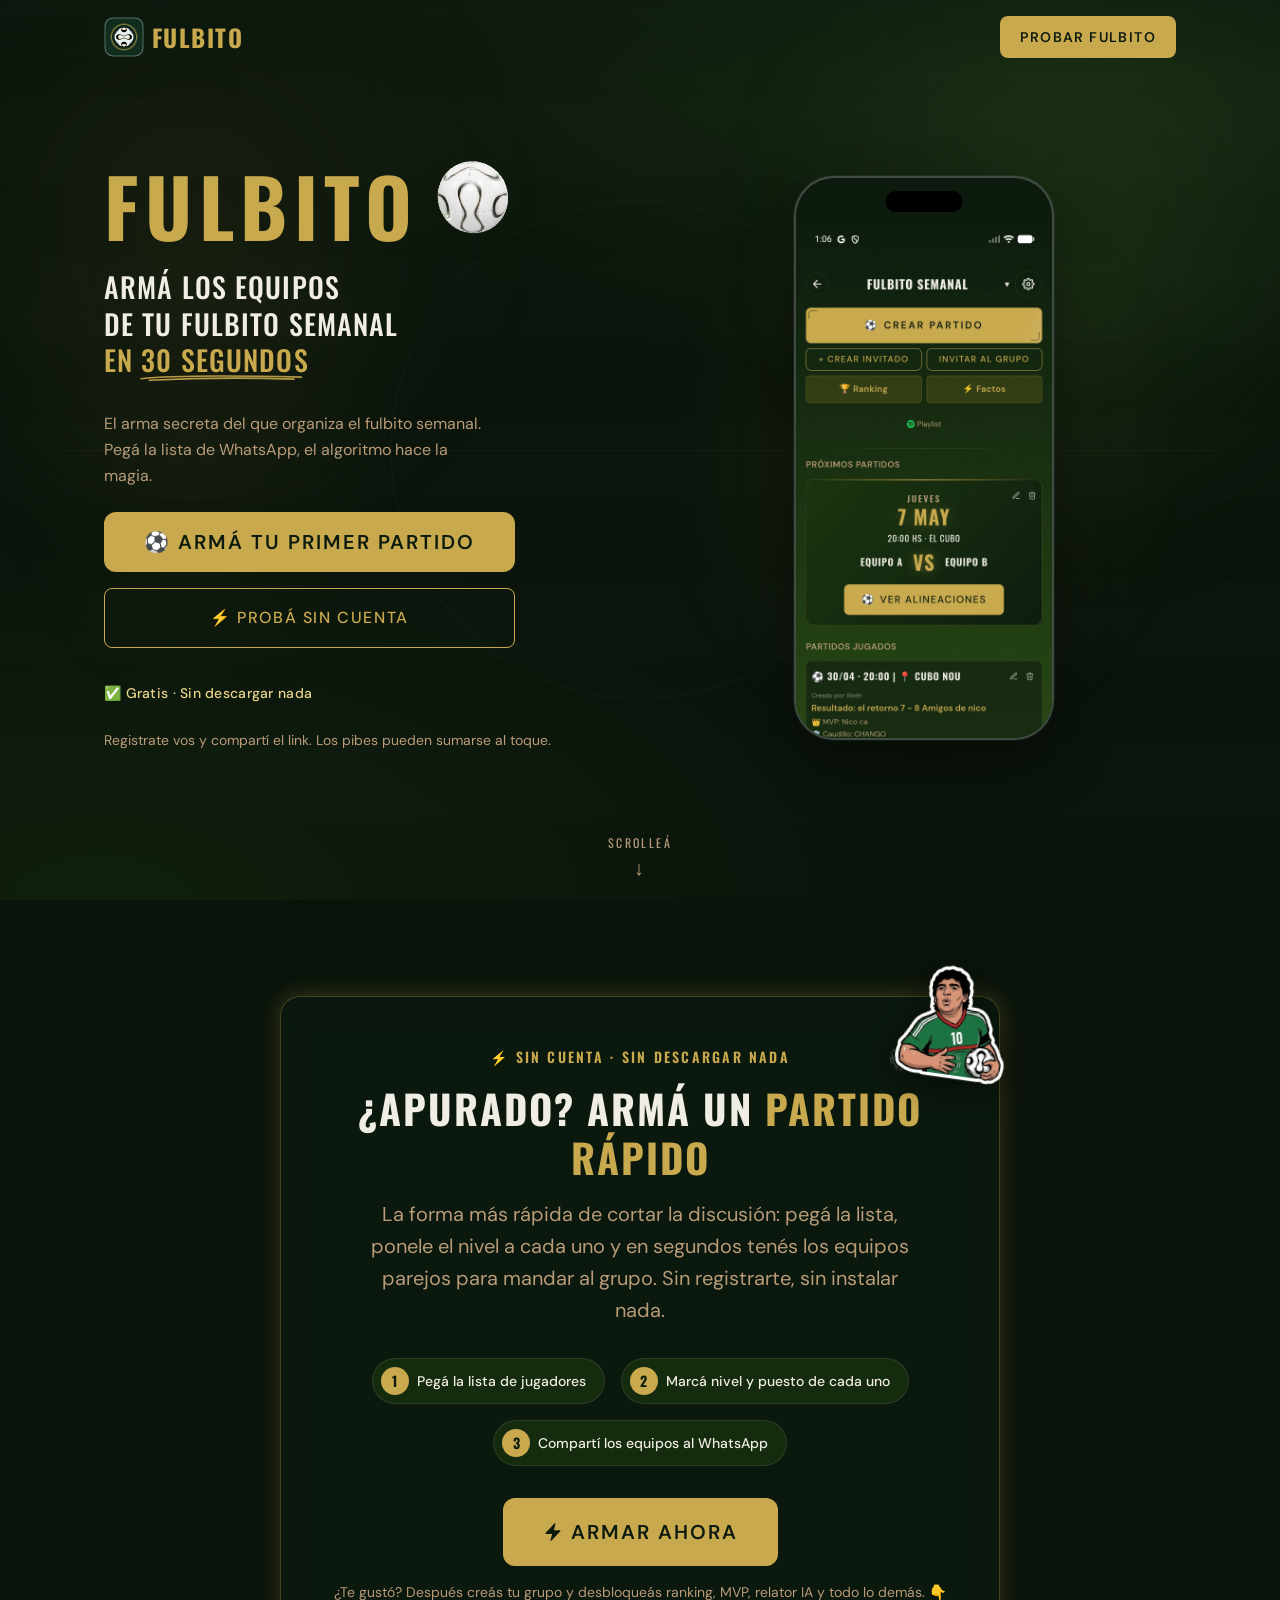
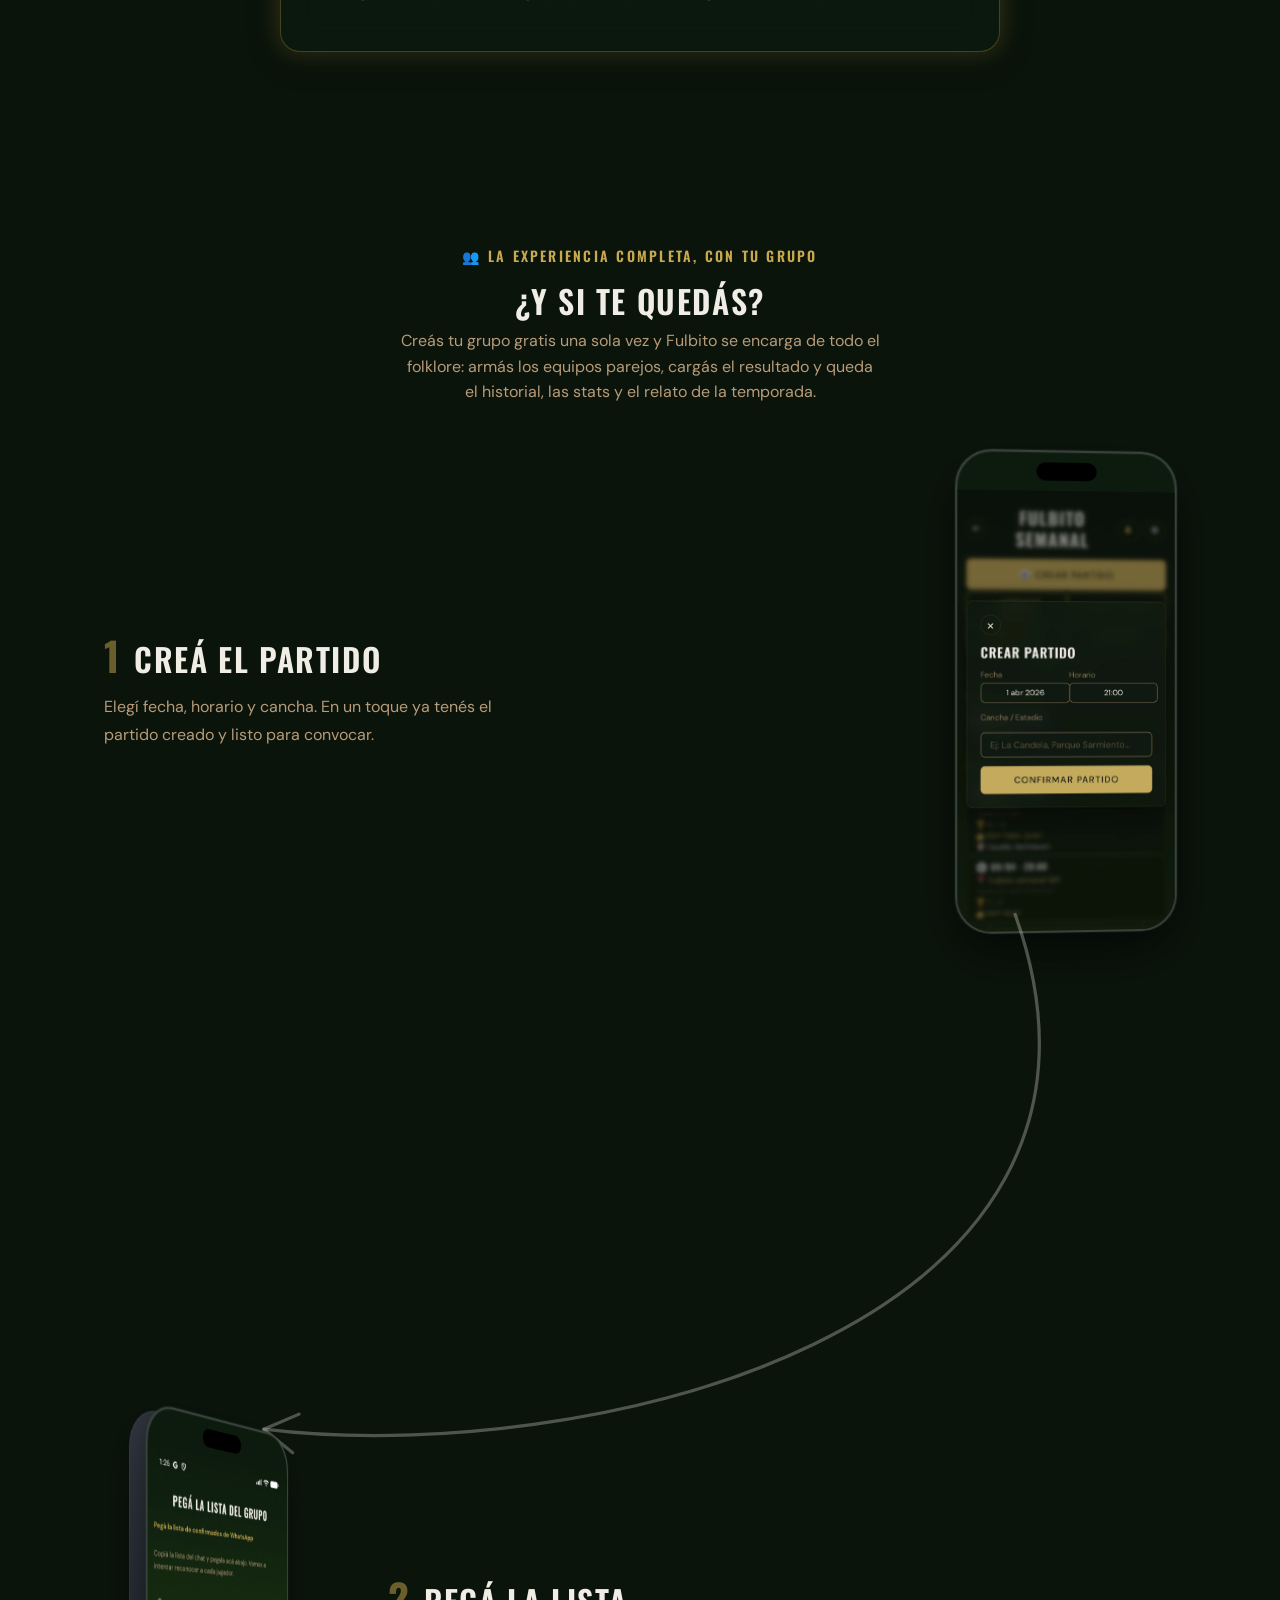
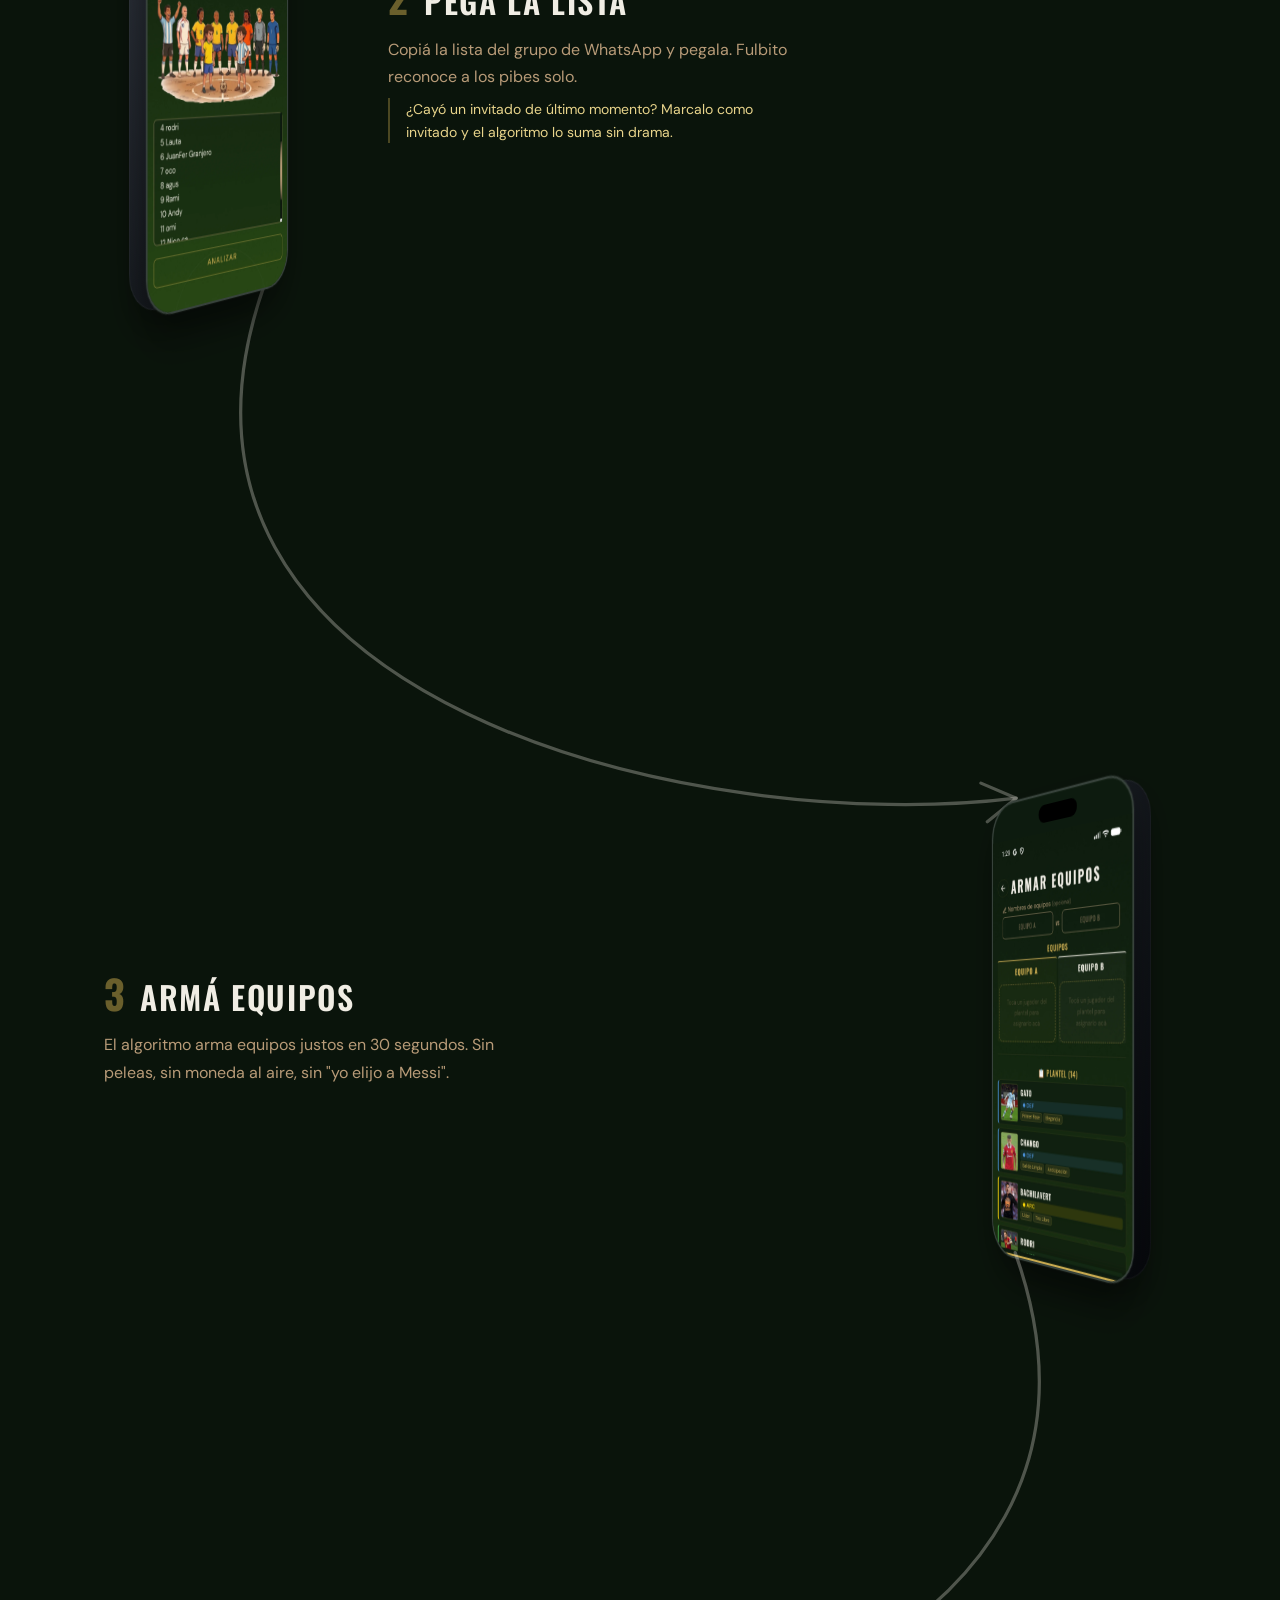
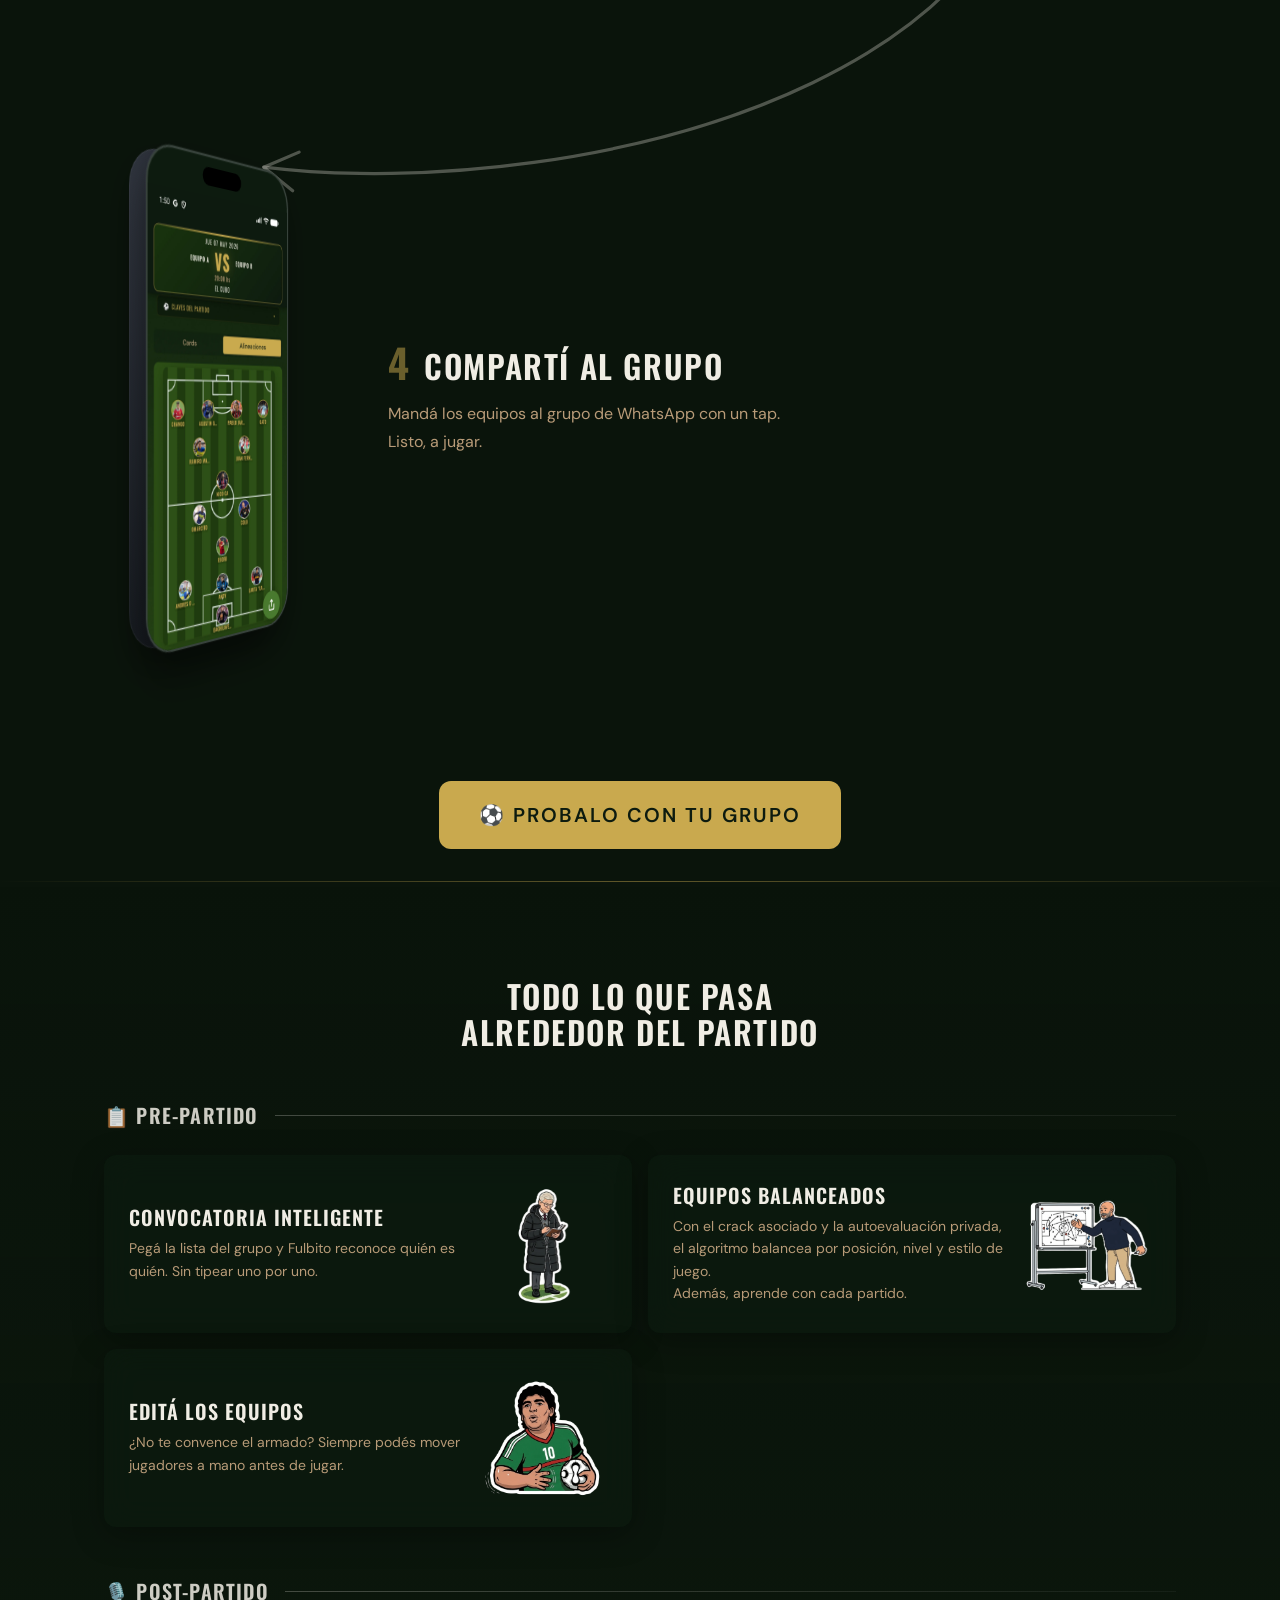
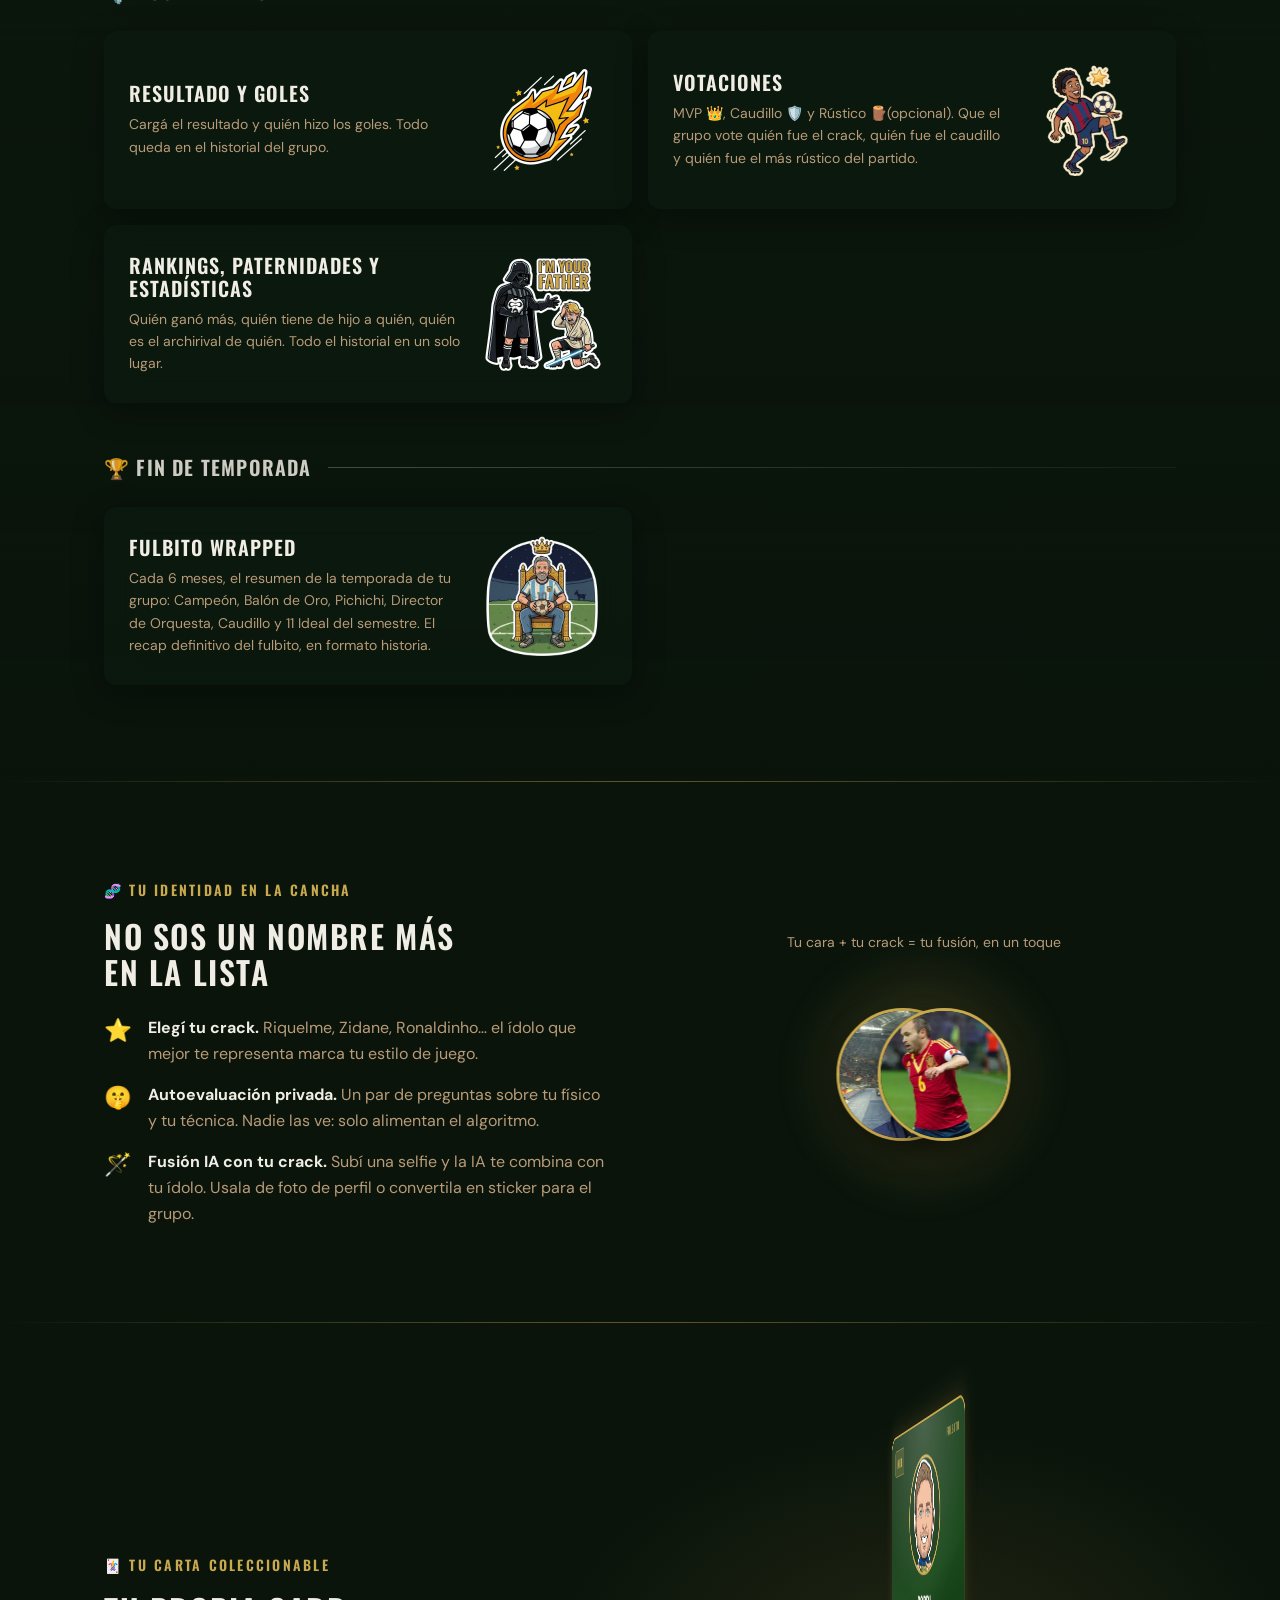
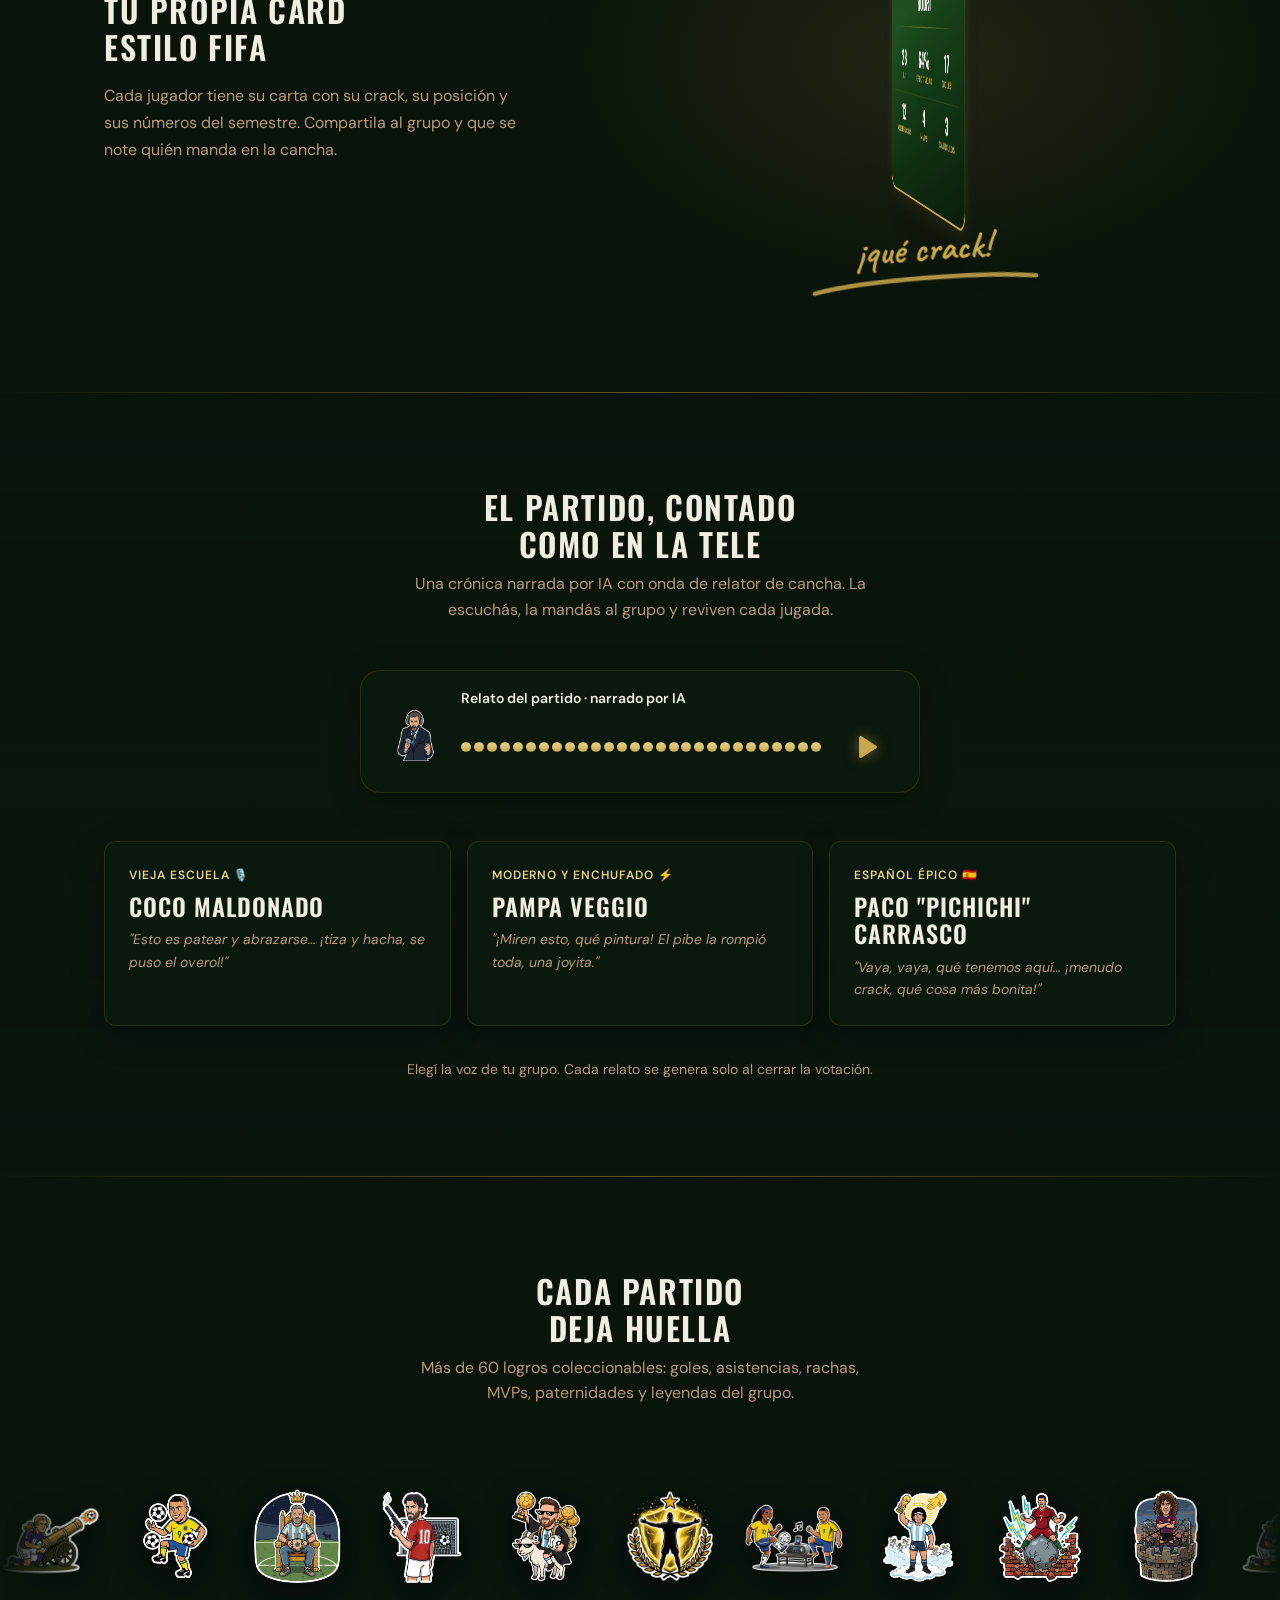
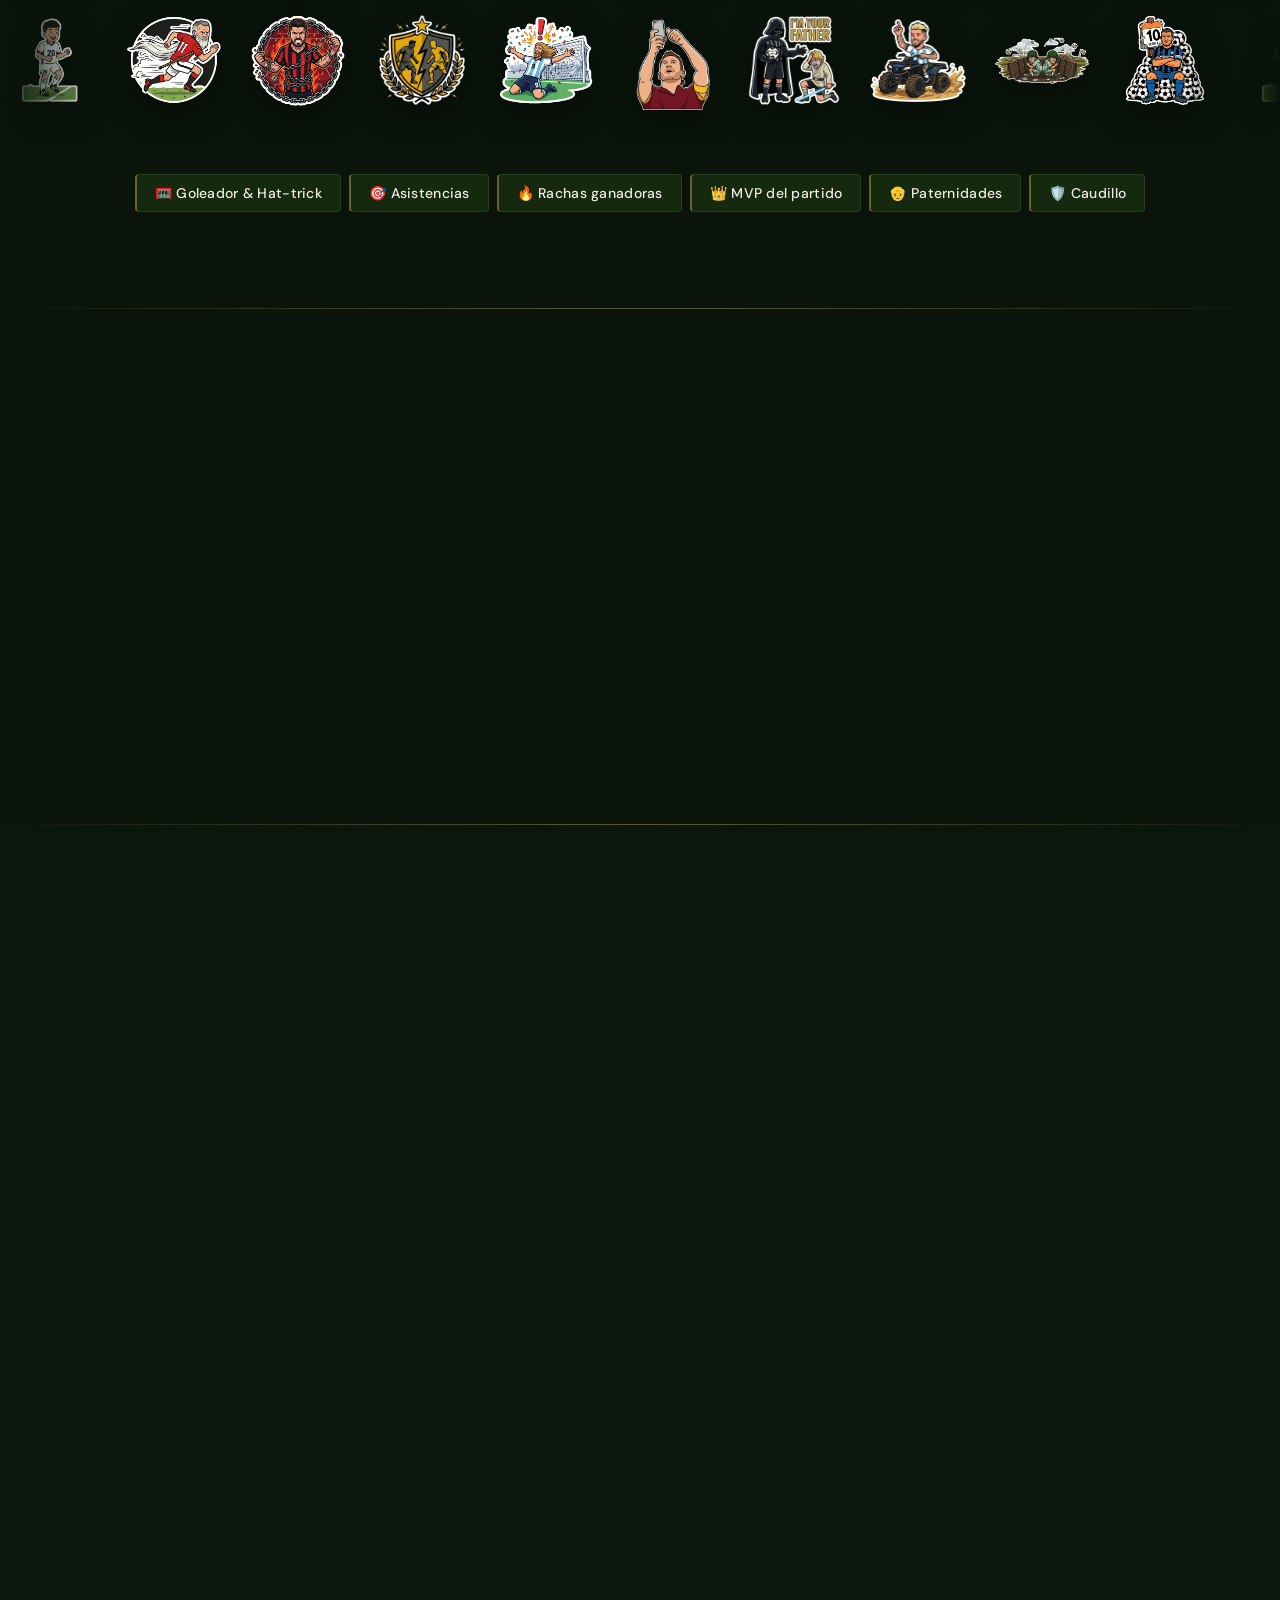
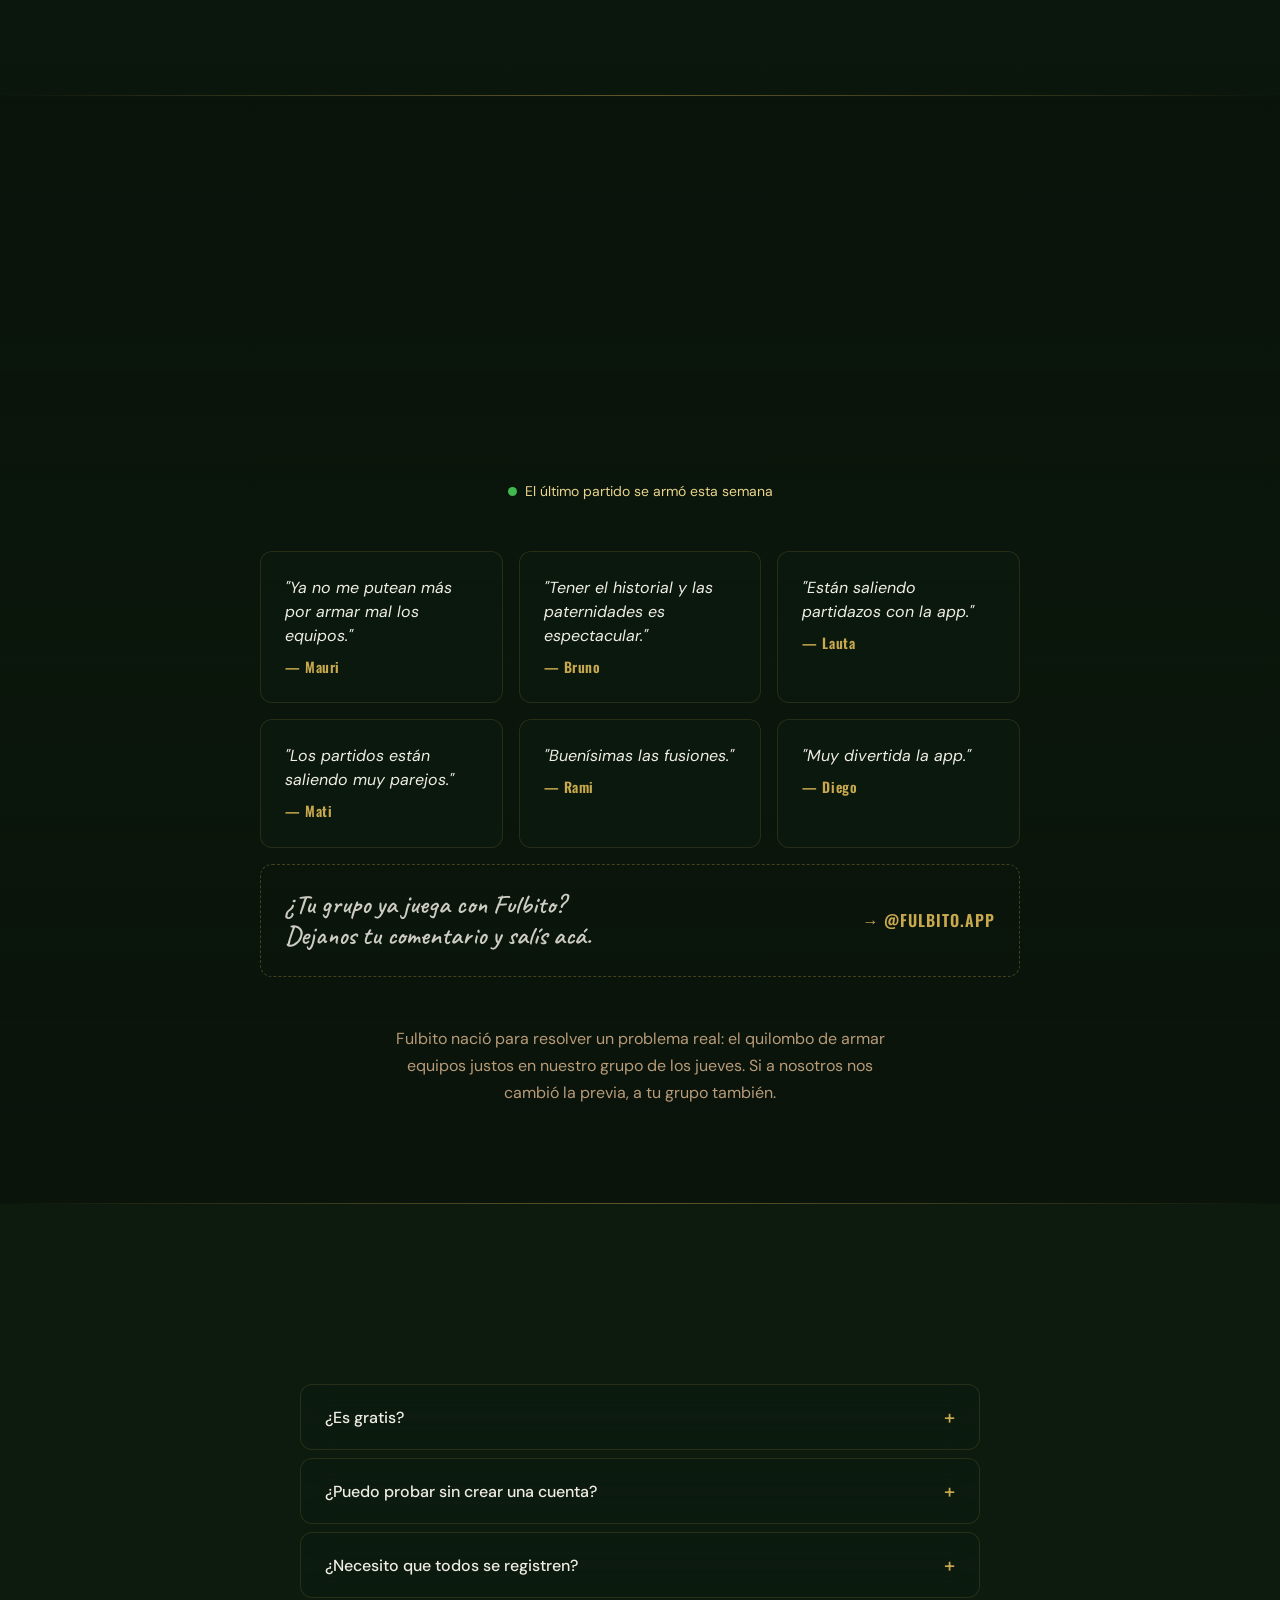
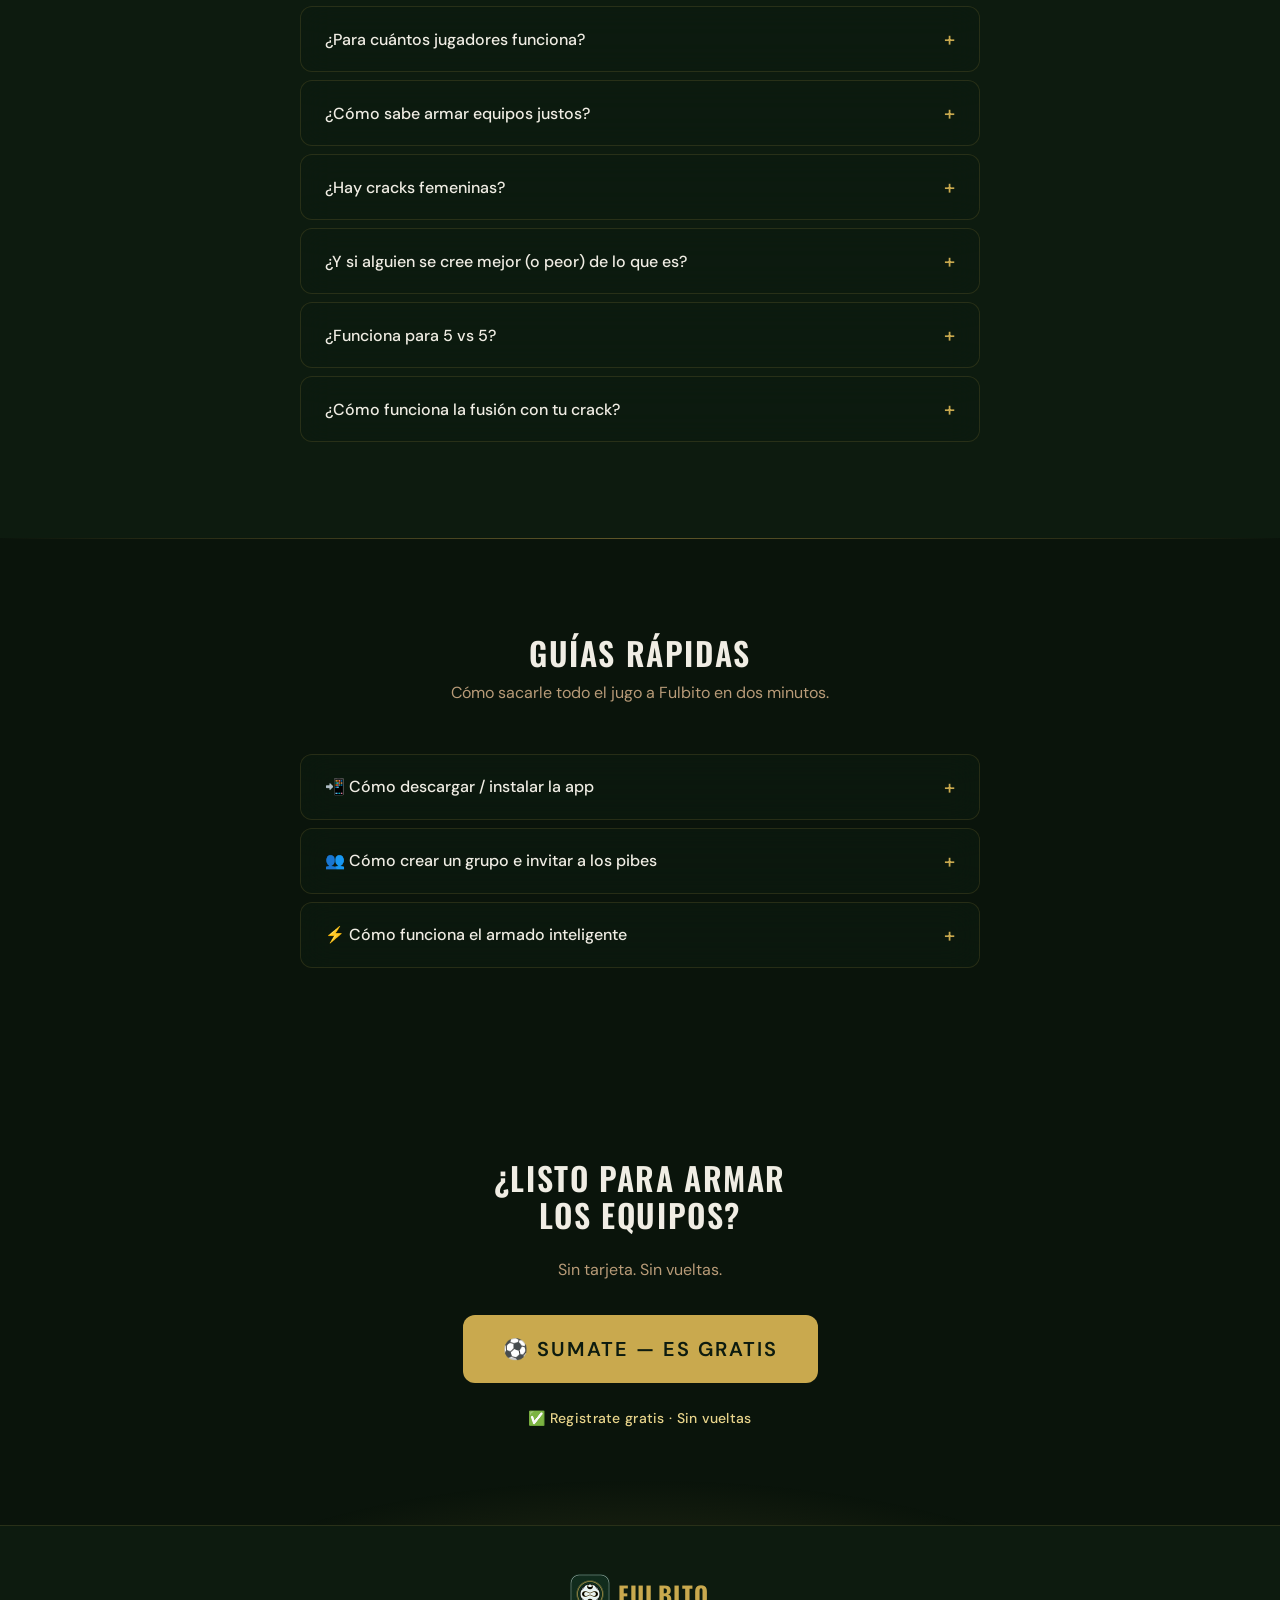
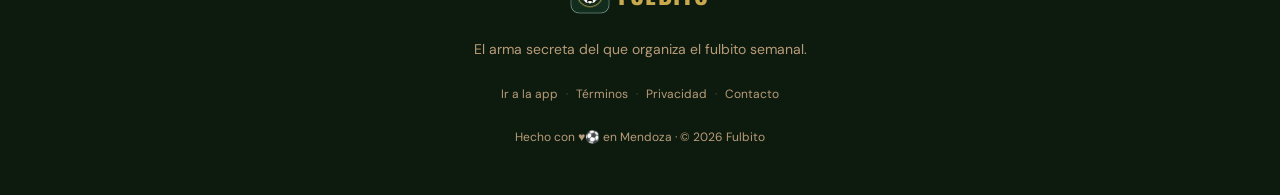
==== index.html @ 7ac28286 "Fix conectores: la punta cae sobre el teléfono y apunta hacia él La punta terminaba arriba del teléf" ====
<!DOCTYPE html>
<html lang="es">

<head>
  <!-- Activa la capa de animación sin FOUC (si el JS falla, el contenido se ve igual) -->
  <script>document.documentElement.className += ' js-anim';</script>

  <!-- Google Analytics (GA4) -->
  <script async src="https://www.googletagmanager.com/gtag/js?id=G-D4FS2P80Q4"></script>
  <script>
    window.dataLayer = window.dataLayer || [];
    function gtag(){dataLayer.push(arguments);}
    gtag('js', new Date());
    gtag('config', 'G-D4FS2P80Q4');
  </script>

  <!-- Microsoft Clarity -->
  <script>
    (function(c,l,a,r,i,t,y){
      c[a]=c[a]||function(){(c[a].q=c[a].q||[]).push(arguments)};
      t=l.createElement(r);t.async=1;t.src="https://www.clarity.ms/tag/"+i;
      y=l.getElementsByTagName(r)[0];y.parentNode.insertBefore(t,y);
    })(window,document,"clarity","script","wmgku3ax9u");
  </script>

  <meta charset="UTF-8">
  <meta name="viewport" content="width=device-width, initial-scale=1.0">
  <meta name="theme-color" content="#2D5016">
  <meta name="description"
    content="Armá equipos parejos para tu fútbol amateur en segundos. Pegá la lista de WhatsApp y compartí al grupo. Probalo sin registrarte con el Partido Rápido. Gratis.">

  <!-- Favicon -->
  <link rel="icon" type="image/png" sizes="192x192" href="assets/icons/fulbito-icon-192.png">
  <link rel="apple-touch-icon" href="assets/icons/fulbito-icon-192.png">

  <!-- Fonts -->
  <link rel="preconnect" href="https://fonts.googleapis.com">
  <link rel="preconnect" href="https://fonts.gstatic.com" crossorigin>
  <link
    href="https://fonts.googleapis.com/css2?family=Oswald:wght@400;500;600;700&family=DM+Sans:wght@400;500;600;700&family=Caveat:wght@600;700&display=swap"
    rel="stylesheet">

  <!-- CSS -->
  <link rel="stylesheet" href="css/variables.css">
  <link rel="stylesheet" href="css/base.css">
  <link rel="stylesheet" href="css/animations.css">
  <link rel="stylesheet" href="css/components.css">
  <link rel="stylesheet" href="css/sections.css">

  <title>Fulbito — Armá los equipos del fulbito semanal en 30 segundos</title>

  <!-- Canonical -->
  <link rel="canonical" href="https://web.fulbito.futbol/">

  <!-- Open Graph -->
  <meta property="og:type" content="website">
  <meta property="og:url" content="https://web.fulbito.futbol/">
  <meta property="og:title" content="Fulbito — Armá los equipos del fulbito semanal en 30 segundos">
  <meta property="og:description"
    content="Pegá la lista de WhatsApp, el algoritmo arma equipos justos y compartí al grupo. El arma secreta del capitán del fulbito.">
  <meta property="og:image" content="https://web.fulbito.futbol/assets/images/og-cover.jpg">
  <meta property="og:image:width" content="1200">
  <meta property="og:image:height" content="630">
  <meta property="og:locale" content="es_AR">
  <meta property="og:site_name" content="Fulbito">

  <!-- Twitter Card -->
  <meta name="twitter:card" content="summary_large_image">
  <meta name="twitter:title" content="Fulbito — Armá los equipos del fulbito semanal en 30 segundos">
  <meta name="twitter:description"
    content="Pegá la lista de WhatsApp, el algoritmo arma equipos justos y compartí al grupo. El arma secreta del que organiza.">
  <meta name="twitter:image" content="https://web.fulbito.futbol/assets/images/og-cover.jpg">

  <!-- Structured Data -->
  <script type="application/ld+json">
  {
    "@context": "https://schema.org",
    "@type": "SoftwareApplication",
    "name": "Fulbito",
    "url": "https://fulbito.futbol",
    "description": "Armá los equipos del fulbito semanal en 30 segundos. Algoritmo inteligente que balancea por posición, nivel y estilo de juego.",
    "applicationCategory": "SportsApplication",
    "operatingSystem": "Web, Android, iOS",
    "offers": {
      "@type": "Offer",
      "price": "0",
      "priceCurrency": "ARS"
    },
    "inLanguage": "es-AR",
    "screenshot": "https://web.fulbito.futbol/assets/images/hero.webp"
  }
  </script>
</head>

<body>

  <!-- Skip navigation -->
  <a href="#main-content" class="skip-link">Saltar al contenido</a>

  <!-- ════════════════════════════════════════════════════
       HEADER
       ════════════════════════════════════════════════════ -->
  <header class="site-header" id="site-header">
    <div class="container site-header__inner">
      <a href="/" class="logo" aria-label="Fulbito — Inicio">
        <img src="assets/icons/fulbito-icon-80.png" alt="" class="logo__icon" width="40" height="40">
        <span class="logo__text">Fulbito</span>
      </a>
      <a href="https://fulbito.futbol" class="btn-primary site-header__cta" id="cta-header">
        Probar Fulbito
      </a>
    </div>
  </header>

  <main id="main-content">

    <!-- ════════════════════════════════════════════════════
         HERO
         ════════════════════════════════════════════════════ -->
    <section class="hero section" id="hero" aria-label="Presentación de Fulbito">
      <div class="hero__bg" aria-hidden="true">
        <span class="hero__floodlight hero__floodlight--l"></span>
        <span class="hero__floodlight hero__floodlight--r"></span>
      </div>

      <div class="container hero__inner">
        <div class="hero__content">
          <div class="hero__brand-row">
            <h1 class="hero__logo-text reveal">Fulbito</h1>
            <div class="hero__ball-stage" id="hero-ball-stage" aria-hidden="true">
              <img src="assets/icons/icon-512.png" alt="" class="hero__ball" width="72" height="72">
            </div>
          </div>

          <p class="hero__headline line-reveal">
            <span class="line-reveal__line"><span class="line-reveal__inner" style="--line:0">Armá los equipos</span></span>
            <span class="line-reveal__line"><span class="line-reveal__inner" style="--line:1">de tu fulbito semanal</span></span>
            <span class="line-reveal__line"><span class="line-reveal__inner hero__headline-accent" style="--line:2">en <span class="hero__ul">30 segundos<svg class="hero__scribble" viewBox="0 0 320 24" aria-hidden="true" preserveAspectRatio="none"><path d="M6 17 C 60 9, 150 8, 312 13 M 22 21 C 110 15, 210 14, 298 18" fill="none"/></svg></span></span></span>
          </p>

          <p class="hero__subheadline reveal" style="--i:4">
            El arma secreta del que organiza el fulbito semanal. Pegá la lista de WhatsApp, el algoritmo hace la magia.
          </p>

          <div class="hero__actions reveal" style="--i:5">
            <a href="https://fulbito.futbol" class="btn-primary btn-primary--lg hero__btn" id="cta-hero">
              ⚽ Armá tu primer partido
            </a>
            <a href="#partido-rapido" class="btn-secondary hero__btn" id="cta-quick-hero">
              ⚡ Probá sin cuenta
            </a>
          </div>

          <div class="hero__pro reveal" style="--i:6">
            <span class="hero__pro-text">✅ Gratis · Sin descargar nada</span>
          </div>
          <p class="hero__footnote reveal" style="--i:7">Registrate vos y compartí el link. Los pibes pueden sumarse al toque.</p>
        </div>

        <!-- Hero visual — phone frame -->
        <div class="hero__visual reveal reveal--flip">
          <div class="hero__phone-wrap">
            <div class="phone-frame phone-frame--hero" data-zoom>
              <img src="assets/screenshots/screen_grupo.webp"
                alt="Pantalla principal del grupo Fulbito Semanal: partidos, plantel y acciones rápidas"
                class="phone-frame__screen"
                loading="eager" fetchpriority="high">
            </div>
          </div>
        </div>
      </div>

      <a href="#como-funciona" class="hero__cue" aria-label="Bajar a cómo funciona">
        <span class="hero__cue-text">Scrolleá</span>
        <span class="hero__cue-arrow" aria-hidden="true">↓</span>
      </a>
    </section>

    <!-- ════════════════════════════════════════════════════
         PARTIDO RÁPIDO — Gancho de fricción cero (sin cuenta)
         ════════════════════════════════════════════════════ -->
    <section class="section quick-section" id="partido-rapido" aria-label="Partido Rápido: armá equipos sin registrarte">
      <div class="container">
        <div class="quick-card reveal">
          <img src="assets/stickers/a-jugar.webp" alt="" class="quick-card__sticker" aria-hidden="true" loading="lazy" width="120" height="120">
          <span class="eyebrow">⚡ Sin cuenta · Sin descargar nada</span>
          <h2 class="quick-card__title">¿Apurado? Armá un <span class="quick-card__hl">Partido Rápido</span></h2>
          <p class="quick-card__desc">
            La forma más rápida de cortar la discusión: pegá la lista, ponele el nivel a cada uno
            y en segundos tenés los equipos parejos para mandar al grupo. Sin registrarte, sin instalar nada.
          </p>

          <ol class="quick-steps reveal-stagger">
            <li class="quick-step reveal">
              <span class="quick-step__n" aria-hidden="true">1</span>
              <span class="quick-step__t">Pegá la lista de jugadores</span>
            </li>
            <li class="quick-step reveal">
              <span class="quick-step__n" aria-hidden="true">2</span>
              <span class="quick-step__t">Marcá nivel y puesto de cada uno</span>
            </li>
            <li class="quick-step reveal">
              <span class="quick-step__n" aria-hidden="true">3</span>
              <span class="quick-step__t">Compartí los equipos al WhatsApp</span>
            </li>
          </ol>

          <div class="quick-card__actions reveal">
            <a href="https://fulbito.futbol/?quick=1" class="btn-primary btn-primary--lg" id="cta-quick">
              <svg class="btn-icon" viewBox="0 0 24 24" width="20" height="20" fill="currentColor" aria-hidden="true"><path d="M14.615 1.595a.75.75 0 0 1 .359.852L12.982 9.75h7.268a.75.75 0 0 1 .548 1.262l-10.5 11.25a.75.75 0 0 1-1.272-.71l1.992-7.302H3.75a.75.75 0 0 1-.548-1.262l10.5-11.25a.75.75 0 0 1 .913-.143Z"/></svg>
              <span>Armar ahora</span>
            </a>
          </div>
          <p class="quick-card__note reveal">
            ¿Te gustó? Después creás tu grupo y desbloqueás ranking, MVP, relator IA y todo lo demás. 👇
          </p>
        </div>
      </div>
    </section>

    <!-- ════════════════════════════════════════════════════
         CÓMO FUNCIONA — 4 pasos, un mockup por paso
         ════════════════════════════════════════════════════ -->
    <section class="section" id="como-funciona" aria-label="Cómo funciona Fulbito">
      <div class="container">
        <div class="section-title reveal">
          <span class="eyebrow">👥 La experiencia completa, con tu grupo</span>
          <h2>¿Y si te quedás?</h2>
          <p>Creás tu grupo gratis una sola vez y Fulbito se encarga de todo el folklore: armás los equipos parejos, cargás el resultado y queda el historial, las stats y el relato de la temporada.</p>
        </div>

        <div class="steps-showcase">

          <!-- Paso 1 -->
          <div class="step-showcase">
            <div class="step-showcase__content reveal reveal--left">
              <div class="step-showcase__header">
                <span class="step-showcase__number" aria-hidden="true">1</span>
                <h3 class="step-showcase__title">Creá el partido</h3>
              </div>
              <p class="step-showcase__desc">
                Elegí fecha, horario y cancha. En un toque ya tenés el partido creado y listo para convocar.
              </p>
            </div>
            <div class="step-showcase__phone">
              <div class="phone-3d" data-scroll-spin data-spin-deg="100">
                <span class="phone-3d__body" aria-hidden="true"></span>
                <div class="phone-frame" data-zoom>
                  <img src="assets/screenshots/screen_crear_partido.webp"
                    alt="Crear partido: elegí fecha, horario y cancha"
                    class="phone-frame__screen" loading="eager" fetchpriority="low" decoding="async">
                </div>
              </div>
            </div>
          </div>

          <div class="step-connector step-connector--rl" aria-hidden="true">
            <svg viewBox="0 0 1000 560" fill="none" preserveAspectRatio="xMidYMid meet">
              <path class="step-connector__line" pathLength="1" d="M150 36 C 10 430, 560 552, 851 516" />
              <path class="step-connector__head" d="M818 502 L 851 516 L 824 538" />
            </svg>
          </div>

          <!-- Paso 2 -->
          <div class="step-showcase step-showcase--reverse">
            <div class="step-showcase__content reveal reveal--right">
              <div class="step-showcase__header">
                <span class="step-showcase__number" aria-hidden="true">2</span>
                <h3 class="step-showcase__title">Pegá la lista</h3>
              </div>
              <p class="step-showcase__desc">
                Copiá la lista del grupo de WhatsApp y pegala. Fulbito reconoce a los pibes solo.
              </p>
              <p class="step-showcase__note">
                ¿Cayó un invitado de último momento? Marcalo como invitado y el algoritmo lo suma sin drama.
              </p>
            </div>
            <div class="step-showcase__phone">
              <div class="phone-3d" data-scroll-spin data-spin-deg="100">
                <span class="phone-3d__body" aria-hidden="true"></span>
                <div class="phone-frame" data-zoom>
                  <img src="assets/screenshots/screen_armar_partido.webp"
                    alt="Convocatoria: la lista de WhatsApp pegada y los jugadores detectados"
                    class="phone-frame__screen" loading="eager" fetchpriority="low" decoding="async">
                </div>
              </div>
            </div>
          </div>

          <div class="step-connector step-connector--lr" aria-hidden="true">
            <svg viewBox="0 0 1000 560" fill="none" preserveAspectRatio="xMidYMid meet">
              <path class="step-connector__line" pathLength="1" d="M150 36 C 10 430, 560 552, 851 516" />
              <path class="step-connector__head" d="M818 502 L 851 516 L 824 538" />
            </svg>
          </div>

          <!-- Paso 3 -->
          <div class="step-showcase">
            <div class="step-showcase__content reveal reveal--left">
              <div class="step-showcase__header">
                <span class="step-showcase__number" aria-hidden="true">3</span>
                <h3 class="step-showcase__title">Armá equipos</h3>
              </div>
              <p class="step-showcase__desc">
                El algoritmo arma equipos justos en 30 segundos. Sin peleas, sin moneda al aire, sin "yo elijo a Messi".
              </p>
            </div>
            <div class="step-showcase__phone">
              <div class="phone-3d" data-scroll-spin data-spin-deg="100">
                <span class="phone-3d__body" aria-hidden="true"></span>
                <div class="phone-frame" data-zoom>
                  <img src="assets/screenshots/armar_equipos.webp"
                    alt="Armar equipos: Equipo A y B balanceados"
                    class="phone-frame__screen" loading="eager" fetchpriority="low" decoding="async">
                </div>
              </div>
            </div>
          </div>

          <div class="step-connector step-connector--rl" aria-hidden="true">
            <svg viewBox="0 0 1000 560" fill="none" preserveAspectRatio="xMidYMid meet">
              <path class="step-connector__line" pathLength="1" d="M150 36 C 10 430, 560 552, 851 516" />
              <path class="step-connector__head" d="M818 502 L 851 516 L 824 538" />
            </svg>
          </div>

          <!-- Paso 4 -->
          <div class="step-showcase step-showcase--reverse">
            <div class="step-showcase__content reveal reveal--right">
              <div class="step-showcase__header">
                <span class="step-showcase__number" aria-hidden="true">4</span>
                <h3 class="step-showcase__title">Compartí al grupo</h3>
              </div>
              <p class="step-showcase__desc">
                Mandá los equipos al grupo de WhatsApp con un tap. Listo, a jugar.
              </p>
            </div>
            <div class="step-showcase__phone">
              <div class="phone-3d" data-scroll-spin data-spin-deg="100">
                <span class="phone-3d__body" aria-hidden="true"></span>
                <div class="phone-frame" data-zoom>
                  <img src="assets/screenshots/compartir_equipos.webp"
                    alt="Alineación lista para compartir al grupo"
                    class="phone-frame__screen" loading="eager" fetchpriority="low" decoding="async">
                </div>
              </div>
            </div>
          </div>

        </div>
      </div>
    </section>

    <!-- CTA intermedio -->
    <div class="section-cta reveal">
      <a href="https://fulbito.futbol" class="btn-primary btn-primary--lg" id="cta-mid">
        ⚽ Probalo con tu grupo
      </a>
    </div>

    <hr class="divider">

    <!-- ════════════════════════════════════════════════════
         FEATURES
         ════════════════════════════════════════════════════ -->
    <section class="section features-section" id="features" aria-label="Características de Fulbito">
      <div class="container">
        <div class="section-title reveal">
          <h2>Todo lo que pasa<br>alrededor del partido</h2>
        </div>

        <!-- PRE -->
        <div class="features-group">
          <div class="field-line-label reveal">
            <span class="field-line-label__text">📋 Pre-Partido</span>
          </div>
          <div class="features-grid reveal-stagger">
            <div class="feature-card reveal">
              <div class="feature-card__icon">
                <img src="assets/stickers/resultados_5.webp" alt="" width="56" height="56" loading="lazy">
              </div>
              <h3 class="feature-card__title">Convocatoria inteligente</h3>
              <p class="feature-card__desc">
                Pegá la lista del grupo y Fulbito reconoce quién es quién. Sin tipear uno por uno.
              </p>
            </div>
            <div class="feature-card reveal">
              <div class="feature-card__icon">
                <img src="assets/stickers/charla-tecnica.webp" alt="" width="56" height="56" loading="lazy">
              </div>
              <h3 class="feature-card__title">Equipos balanceados</h3>
              <p class="feature-card__desc">
                Con el crack asociado y la autoevaluación privada, el algoritmo balancea por posición, nivel y
                estilo de juego. <br> Además, aprende con cada partido.
              </p>
            </div>
            <div class="feature-card reveal">
              <div class="feature-card__icon">
                <img src="assets/stickers/a-jugar.webp" alt="" width="56" height="56" loading="lazy">
              </div>
              <h3 class="feature-card__title">Editá los equipos</h3>
              <p class="feature-card__desc">
                ¿No te convence el armado? Siempre podés mover jugadores a mano antes de jugar.
              </p>
            </div>
          </div>
        </div>

        <!-- POST -->
        <div class="features-group">
          <div class="field-line-label reveal">
            <span class="field-line-label__text">🎙️ Post-Partido</span>
          </div>
          <div class="features-grid reveal-stagger">
            <div class="feature-card reveal">
              <div class="feature-card__icon">
                <img src="assets/stickers/win_streak_3.webp" alt="" width="56" height="56" loading="lazy">
              </div>
              <h3 class="feature-card__title">Resultado y goles</h3>
              <p class="feature-card__desc">
                Cargá el resultado y quién hizo los goles. Todo queda en el historial del grupo.
              </p>
            </div>
            <div class="feature-card reveal">
              <div class="feature-card__icon">
                <img src="assets/stickers/mvp_1.webp" alt="" width="56" height="56" loading="lazy">
              </div>
              <h3 class="feature-card__title">Votaciones</h3>
              <p class="feature-card__desc">
                MVP 👑, Caudillo 🛡️ y Rústico 🪵(opcional). Que el grupo vote quién fue el crack, quién fue el caudillo
                y quién fue el más rústico del partido.
              </p>
            </div>
            <div class="feature-card reveal">
              <div class="feature-card__icon">
                <img src="assets/stickers/padre_hijo_starwars.webp" alt="" width="56" height="56" loading="lazy">
              </div>
              <h3 class="feature-card__title">Rankings, paternidades y estadísticas</h3>
              <p class="feature-card__desc">
                Quién ganó más, quién tiene de hijo a quién, quién es el archirival de quién. Todo el historial en un
                solo lugar.
              </p>
            </div>
          </div>
        </div>

        <!-- FIN DE TEMPORADA -->
        <div class="features-group">
          <div class="field-line-label reveal">
            <span class="field-line-label__text">🏆 Fin de Temporada</span>
          </div>
          <div class="features-grid reveal-stagger">
            <div class="feature-card reveal">
              <div class="feature-card__icon">
                <img src="assets/stickers/leyenda.webp" alt="" width="56" height="56" loading="lazy">
              </div>
              <h3 class="feature-card__title">Fulbito Wrapped</h3>
              <p class="feature-card__desc">
                Cada 6 meses, el resumen de la temporada de tu grupo: Campeón, Balón de Oro, Pichichi, Director de Orquesta, Caudillo y 11 Ideal del semestre. El recap definitivo del fulbito, en formato historia.
              </p>
            </div>
          </div>
        </div>
      </div>
    </section>

    <hr class="divider">

    <!-- ════════════════════════════════════════════════════
         TU ADN + FUSIÓN CON TU CRACK
         ════════════════════════════════════════════════════ -->
    <section class="section adn-section" id="adn" aria-label="Tu ADN futbolístico y la fusión con tu crack">
      <div class="container">
        <div class="adn-grid">
          <div class="adn-copy reveal reveal--left">
            <span class="eyebrow">🧬 Tu identidad en la cancha</span>
            <h2 class="adn-copy__title">No sos un nombre más<br>en la lista</h2>
            <ul class="adn-list">
              <li class="adn-list__item">
                <span class="adn-list__icon">⭐</span>
                <span><strong>Elegí tu crack.</strong> Riquelme, Zidane, Ronaldinho… el ídolo que mejor te representa marca tu estilo de juego.</span>
              </li>
              <li class="adn-list__item">
                <span class="adn-list__icon">🤫</span>
                <span><strong>Autoevaluación privada.</strong> Un par de preguntas sobre tu físico y tu técnica. Nadie las ve: solo alimentan el algoritmo.</span>
              </li>
              <li class="adn-list__item">
                <span class="adn-list__icon">🪄</span>
                <span><strong>Fusión IA con tu crack.</strong> Subí una selfie y la IA te combina con tu ídolo. Usala de foto de perfil o convertila en sticker para el grupo.</span>
              </li>
            </ul>
          </div>

          <div class="adn-visual">
            <div class="fusion" data-fusion-anim>
              <p class="fusion__caption">Tu cara + tu crack = tu fusión, en un toque</p>
              <div class="fusion__stage">
                <span class="fusion__glow" aria-hidden="true"></span>
                <div class="fusion__flip" data-fusion-flip>
                  <div class="fusion__face fusion__face--front">
                    <div class="fusion__orb fusion__orb--profile" data-fusion-left>
                      <img src="assets/fusion/profile.webp" alt="Tu foto de perfil" loading="eager" fetchpriority="low" decoding="async" width="148" height="148">
                    </div>
                    <div class="fusion__orb fusion__orb--crack" data-fusion-right>
                      <img src="assets/fusion/iniesta.webp" alt="Tu crack" loading="eager" fetchpriority="low" decoding="async" width="148" height="148">
                    </div>
                  </div>
                  <div class="fusion__face fusion__face--back">
                    <img src="assets/fusion/fusion.webp" alt="Tu fusión con tu crack, generada por IA" loading="eager" fetchpriority="low" decoding="async" width="148" height="148">
                  </div>
                </div>
              </div>
              <span class="fusion-tag" aria-hidden="true">este sos vos</span>
              <svg class="fusion-arrow" viewBox="0 0 150 140" fill="none" aria-hidden="true">
                <path d="M16 128 C 0 64, 46 20, 118 30" />
                <path d="M98 20 L 122 28 L 108 52" />
              </svg>
            </div>
          </div>
        </div>
      </div>
    </section>

    <hr class="divider">

    <!-- ════════════════════════════════════════════════════
         CARD FUT DEL JUGADOR (CSS puro, tilt 3D)
         ════════════════════════════════════════════════════ -->
    <section class="section fut-section" id="fut" aria-label="La Card del jugador">
      <div class="fut-section__bg" aria-hidden="true"></div>
      <div class="container fut-grid">
        <div class="fut-copy reveal reveal--left">
          <span class="eyebrow">🃏 Tu carta coleccionable</span>
          <h2 class="fut-copy__title">Tu propia card<br>estilo FIFA</h2>
          <p class="fut-copy__desc">
            Cada jugador tiene su carta con su crack, su posición y sus números del semestre.
            Compartila al grupo y que se note quién manda en la cancha.
          </p>
        </div>

        <div class="fut-card-col">
        <div class="fut-card-wrap" data-scroll-spin>
          <div class="fut-card" data-tilt>
            <div class="fut-card__shine" aria-hidden="true"></div>
            <div class="fut-card__glare" aria-hidden="true"></div>
            <div class="fut-card__pos-badge">MED</div>
            <div class="fut-card__brand">Fulbito</div>
            <div class="fut-card__top">
              <div class="fut-card__photo-wrap">
                <img src="assets/stickers/nahitan-nandez.webp" alt="Foto del jugador (fusión con su crack)" class="fut-card__photo" loading="eager" fetchpriority="low" decoding="async" width="120" height="120">
              </div>
              <div class="fut-card__name">Rodri</div>
              <div class="fut-card__divider" aria-hidden="true"></div>
            </div>
            <div class="fut-card__stats">
              <div class="fut-card__stat"><span class="fut-card__stat-value">28</span><span class="fut-card__stat-label">PJ</span></div>
              <div class="fut-card__stat"><span class="fut-card__stat-value">64%</span><span class="fut-card__stat-label">Efectividad</span></div>
              <div class="fut-card__stat"><span class="fut-card__stat-value">17</span><span class="fut-card__stat-label">Goles</span></div>
              <div class="fut-card__stat"><span class="fut-card__stat-value">12</span><span class="fut-card__stat-label">Asistencias</span></div>
              <div class="fut-card__stat"><span class="fut-card__stat-value">4</span><span class="fut-card__stat-label">MVPs</span></div>
              <div class="fut-card__stat"><span class="fut-card__stat-value">3</span><span class="fut-card__stat-label">Caudillos</span></div>
            </div>
          </div>
        </div>
          <p class="fut-card-tag" aria-hidden="true">
            ¡qué crack!
            <svg class="fut-card-tag__underline" viewBox="0 0 160 18" fill="none" aria-hidden="true">
              <path d="M4 11 C 40 4, 120 4, 156 9" />
            </svg>
          </p>
        </div>
      </div>
    </section>

    <hr class="divider">

    <!-- ════════════════════════════════════════════════════
         RELATOR IA — 3 voces
         ════════════════════════════════════════════════════ -->
    <section class="section relator-section" id="relator" aria-label="El relato del partido narrado por IA">
      <div class="container">
        <div class="section-title reveal">
          <h2>El partido, contado<br>como en la tele</h2>
          <p>Una crónica narrada por IA con onda de relator de cancha. La escuchás, la mandás al grupo y reviven cada jugada.</p>
        </div>

        <!-- Reproductor mock con waveform -->
        <div class="relator-player reveal" data-relato>
          <audio class="relator-player__audio" src="assets/audio/relato-demo.mp3" preload="none"></audio>
          <div class="relator-player__avatar">
            <img src="assets/stickers/relator-fulbito.webp" alt="" width="72" height="72" loading="lazy">
          </div>
          <div class="relator-player__body">
            <span class="relator-player__title">Relato del partido · narrado por IA</span>
            <div class="relator-player__row">
              <div class="relator-wave" aria-hidden="true">
                <span></span><span></span><span></span><span></span><span></span><span></span><span></span>
                <span></span><span></span><span></span><span></span><span></span><span></span><span></span>
                <span></span><span></span><span></span><span></span><span></span><span></span><span></span>
                <span></span><span></span><span></span><span></span><span></span><span></span><span></span>
              </div>
              <button type="button" class="relator-player__play" data-relato-play aria-label="Reproducir relato">
                <svg class="relator-player__ico relator-player__ico--play" viewBox="0 0 24 24" width="22" height="22" fill="currentColor" aria-hidden="true"><path d="M8 5v14l11-7z"/></svg>
                <svg class="relator-player__ico relator-player__ico--pause" viewBox="0 0 24 24" width="22" height="22" fill="currentColor" aria-hidden="true"><path d="M6 5h4v14H6zM14 5h4v14h-4z"/></svg>
              </button>
            </div>
          </div>
        </div>

        <!-- 3 personalidades -->
        <div class="narrators reveal-stagger">
          <article class="narrator-card reveal">
            <span class="narrator-card__tag">Vieja escuela 🎙️</span>
            <h3 class="narrator-card__name">Coco Maldonado</h3>
            <p class="narrator-card__quote">"Esto es patear y abrazarse… ¡tiza y hacha, se puso el overol!"</p>
          </article>
          <article class="narrator-card reveal">
            <span class="narrator-card__tag">Moderno y enchufado ⚡</span>
            <h3 class="narrator-card__name">Pampa Veggio</h3>
            <p class="narrator-card__quote">"¡Miren esto, qué pintura! El pibe la rompió toda, una joyita."</p>
          </article>
          <article class="narrator-card reveal">
            <span class="narrator-card__tag">Español épico 🇪🇸</span>
            <h3 class="narrator-card__name">Paco "Pichichi" Carrasco</h3>
            <p class="narrator-card__quote">"Vaya, vaya, qué tenemos aquí… ¡menudo crack, qué cosa más bonita!"</p>
          </article>
        </div>
        <p class="relator-section__foot reveal">Elegí la voz de tu grupo. Cada relato se genera solo al cerrar la votación.</p>
      </div>
    </section>

    <hr class="divider">

    <!-- ════════════════════════════════════════════════════
         LOGROS & STICKERS — muro animado
         ════════════════════════════════════════════════════ -->
    <section class="section logros-section" id="logros" aria-label="Logros y stickers coleccionables">
      <div class="container">
        <div class="section-title reveal">
          <h2>Cada partido<br>deja huella</h2>
          <p>Más de 60 logros coleccionables: goles, asistencias, rachas, MVPs, paternidades y leyendas del grupo.</p>
        </div>
      </div>

      <div class="sticker-wall reveal" aria-hidden="true">
        <div class="sticker-wall__row sticker-wall__row--l">
          <div class="sticker-wall__group">
            <img src="assets/stickers/goleador.webp" alt="" loading="lazy">
            <img src="assets/stickers/hat_trick.webp" alt="" loading="lazy">
            <img src="assets/stickers/leyenda.webp" alt="" loading="lazy">
            <img src="assets/stickers/killer.webp" alt="" loading="lazy">
            <img src="assets/stickers/balon_oro.webp" alt="" loading="lazy">
            <img src="assets/stickers/messi_mode.webp" alt="" loading="lazy">
            <img src="assets/stickers/jogo-bonito.webp" alt="" loading="lazy">
            <img src="assets/stickers/mvp_10.webp" alt="" loading="lazy">
            <img src="assets/stickers/racha_ganadora_5.webp" alt="" loading="lazy">
            <img src="assets/stickers/guardian_10.webp" alt="" loading="lazy">
          </div>
          <div class="sticker-wall__group" aria-hidden="true">
            <img src="assets/stickers/goleador.webp" alt="" loading="lazy">
            <img src="assets/stickers/hat_trick.webp" alt="" loading="lazy">
            <img src="assets/stickers/leyenda.webp" alt="" loading="lazy">
            <img src="assets/stickers/killer.webp" alt="" loading="lazy">
            <img src="assets/stickers/balon_oro.webp" alt="" loading="lazy">
            <img src="assets/stickers/messi_mode.webp" alt="" loading="lazy">
            <img src="assets/stickers/jogo-bonito.webp" alt="" loading="lazy">
            <img src="assets/stickers/mvp_10.webp" alt="" loading="lazy">
            <img src="assets/stickers/racha_ganadora_5.webp" alt="" loading="lazy">
            <img src="assets/stickers/guardian_10.webp" alt="" loading="lazy">
          </div>
        </div>
        <div class="sticker-wall__row sticker-wall__row--r">
          <div class="sticker-wall__group">
            <img src="assets/stickers/debutante.webp" alt="" loading="lazy">
            <img src="assets/stickers/veterano.webp" alt="" loading="lazy">
            <img src="assets/stickers/inquebrantable.webp" alt="" loading="lazy">
            <img src="assets/stickers/superclasico.webp" alt="" loading="lazy">
            <img src="assets/stickers/primer_gol.webp" alt="" loading="lazy">
            <img src="assets/stickers/fotografo.webp" alt="" loading="lazy">
            <img src="assets/stickers/padre_hijo_starwars.webp" alt="" loading="lazy">
            <img src="assets/stickers/todoterreno_rdp7.webp" alt="" loading="lazy">
            <img src="assets/stickers/companero_trinchera.webp" alt="" loading="lazy">
            <img src="assets/stickers/habitue.webp" alt="" loading="lazy">
          </div>
          <div class="sticker-wall__group" aria-hidden="true">
            <img src="assets/stickers/debutante.webp" alt="" loading="lazy">
            <img src="assets/stickers/veterano.webp" alt="" loading="lazy">
            <img src="assets/stickers/inquebrantable.webp" alt="" loading="lazy">
            <img src="assets/stickers/superclasico.webp" alt="" loading="lazy">
            <img src="assets/stickers/primer_gol.webp" alt="" loading="lazy">
            <img src="assets/stickers/fotografo.webp" alt="" loading="lazy">
            <img src="assets/stickers/padre_hijo_starwars.webp" alt="" loading="lazy">
            <img src="assets/stickers/todoterreno_rdp7.webp" alt="" loading="lazy">
            <img src="assets/stickers/companero_trinchera.webp" alt="" loading="lazy">
            <img src="assets/stickers/habitue.webp" alt="" loading="lazy">
          </div>
        </div>
      </div>

      <div class="container">
        <div class="logros-pills reveal">
          <span class="previa__pill">🥅 Goleador & Hat-trick</span>
          <span class="previa__pill">🎯 Asistencias</span>
          <span class="previa__pill">🔥 Rachas ganadoras</span>
          <span class="previa__pill">👑 MVP del partido</span>
          <span class="previa__pill">👴 Paternidades</span>
          <span class="previa__pill">🛡️ Caudillo</span>
        </div>
      </div>
    </section>

    <hr class="divider">

    <!-- ════════════════════════════════════════════════════
         PUSH / RECORDATORIOS
         ════════════════════════════════════════════════════ -->
    <section class="section push-section" id="push" aria-label="Notificaciones y recordatorios">
      <div class="container push-grid">
        <div class="push-copy reveal reveal--left">
          <span class="eyebrow">🔔 Nadie se queda afuera</span>
          <h2 class="push-copy__title">El partido te<br>avisa solo</h2>
          <p class="push-copy__desc">
            Recordatorios del partido, aviso para votar antes de que cierre y el ping cuando ya está el relato.
            Fulbito mantiene al grupo enganchado toda la semana.
          </p>
        </div>

        <div class="push-visual reveal reveal--right">
          <div class="push-stack">
            <div class="push-notif" style="--i:0">
              <span class="push-notif__icon">🏟️</span>
              <div class="push-notif__body">
                <span class="push-notif__title">Fulbito Jueves</span>
                <span class="push-notif__text">Hoy se juega 21:00 en La Bombonerita. ¡Armá los equipos!</span>
              </div>
            </div>
            <div class="push-notif" style="--i:1">
              <span class="push-notif__icon">👑</span>
              <div class="push-notif__body">
                <span class="push-notif__title">Votá al MVP</span>
                <span class="push-notif__text">La votación cierra a las 12. ¿Quién fue el crack de ayer?</span>
              </div>
            </div>
            <div class="push-notif" style="--i:2">
              <span class="push-notif__icon">🎙️</span>
              <div class="push-notif__body">
                <span class="push-notif__title">Ya está el relato</span>
                <span class="push-notif__text">Escuchá la crónica de la Fecha 12 y pegala al grupo.</span>
              </div>
            </div>
          </div>
        </div>
      </div>
    </section>

    <hr class="divider">

    <!-- ════════════════════════════════════════════════════
         LA PREVIA — Identidad
         ════════════════════════════════════════════════════ -->
    <section class="section previa-section" id="la-previa" aria-label="La identidad de Fulbito">
      <div class="container">
        <div class="section-title reveal">
          <h2>Es tu grupo de fútbol semanal, hecho app</h2>
        </div>

        <div class="previa__image-wrap reveal parallax parallax--soft">
          <img src="assets/images/potrero.webp"
            alt="Ilustración: dos pibes eligiendo su equipo de cracks en un potrero"
            class="previa__image" loading="lazy">
        </div>

        <div class="previa__pills reveal">
          <span class="previa__pill">Sin peleas por los equipos</span>
          <span class="previa__pill">Sin moneda al aire</span>
          <span class="previa__pill">Sin "yo elijo a Messi"</span>
          <span class="previa__pill">Sin planillas de Excel</span>
          <span class="previa__pill">Sin discutir quién quedó en qué equipo</span>
        </div>

        <p class="previa__closing reveal">
          <em>El arma secreta del que organiza el fulbito de la semana</em>
        </p>
      </div>
    </section>

    <hr class="divider">

    <!-- ════════════════════════════════════════════════════
         SOCIAL PROOF — Origen real
         ════════════════════════════════════════════════════ -->
    <section class="section social-proof-section" id="social-proof" aria-label="Quiénes ya usan Fulbito">
      <div class="container">
        <div class="section-title reveal">
          <span class="eyebrow-chalk">palabra de vestuario</span>
          <h2>Tu grupo no estaría solo</h2>
        </div>

        <div class="proof-stats reveal-stagger">
          <div class="proof-stat reveal">
            <span class="proof-stat__num" data-count="100" data-prefix="+" data-stat="players">+0</span>
            <span class="proof-stat__label">jugadores armando sus equipos</span>
          </div>
          <div class="proof-stat reveal">
            <span class="proof-stat__num" data-count="10" data-stat="groups">0</span>
            <span class="proof-stat__label">grupos jugando cada semana</span>
          </div>
          <div class="proof-stat reveal">
            <span class="proof-stat__num" data-count="17" data-stat="matches">0</span>
            <span class="proof-stat__label">partidos armados sin una sola pelea</span>
          </div>
        </div>
        <p class="proof-activity reveal">
          <span class="proof-activity__dot" aria-hidden="true"></span>El último partido se armó esta semana
        </p>

        <div class="testi-grid reveal-stagger">
          <figure class="testi-card reveal">
            <blockquote class="testi-card__quote">"Ya no me putean más por armar mal los equipos."</blockquote>
            <figcaption class="testi-card__author">— Mauri</figcaption>
          </figure>
          <figure class="testi-card reveal">
            <blockquote class="testi-card__quote">"Tener el historial y las paternidades es espectacular."</blockquote>
            <figcaption class="testi-card__author">— Bruno</figcaption>
          </figure>
          <figure class="testi-card reveal">
            <blockquote class="testi-card__quote">"Están saliendo partidazos con la app."</blockquote>
            <figcaption class="testi-card__author">— Lauta</figcaption>
          </figure>
          <figure class="testi-card reveal">
            <blockquote class="testi-card__quote">"Los partidos están saliendo muy parejos."</blockquote>
            <figcaption class="testi-card__author">— Mati</figcaption>
          </figure>
          <figure class="testi-card reveal">
            <blockquote class="testi-card__quote">"Buenísimas las fusiones."</blockquote>
            <figcaption class="testi-card__author">— Rami</figcaption>
          </figure>
          <figure class="testi-card reveal">
            <blockquote class="testi-card__quote">"Muy divertida la app."</blockquote>
            <figcaption class="testi-card__author">— Diego</figcaption>
          </figure>
          <a class="testi-card testi-card--cta reveal" href="https://www.instagram.com/fulbito.app/" target="_blank"
            rel="noopener" id="cta-ig-testi">
            <span class="testi-card__cta-text">¿Tu grupo ya juega con Fulbito?<br>Dejanos tu comentario y salís acá.</span>
            <span class="testi-card__cta-handle">→ @fulbito.app</span>
          </a>
        </div>

        <p class="social-proof__origin reveal">
          Fulbito nació para resolver un problema real: el quilombo de armar equipos justos en nuestro grupo de los jueves. Si a nosotros nos cambió la previa, a tu grupo también.
        </p>
      </div>
    </section>

    <hr class="divider">

    <!-- ════════════════════════════════════════════════════
         FAQ
         ════════════════════════════════════════════════════ -->
    <section class="section faq-section" id="faq" aria-label="Preguntas frecuentes">
      <div class="container">
        <div class="section-title reveal">
          <h2>Preguntas frecuentes</h2>
        </div>

        <div class="faq-list reveal-stagger">
          <details class="faq-item reveal" id="faq-1">
            <summary class="faq-item__question">
              ¿Es gratis?
              <i class="faq-item__icon" aria-hidden="true">+</i>
            </summary>
            <div class="faq-item__answer">
              Sí, es gratis. Registrate y empezá a usarlo con tu grupo.
            </div>
          </details>

          <details class="faq-item reveal" id="faq-quick">
            <summary class="faq-item__question">
              ¿Puedo probar sin crear una cuenta?
              <i class="faq-item__icon" aria-hidden="true">+</i>
            </summary>
            <div class="faq-item__answer">
              Sí. Con el <strong>Partido Rápido</strong> armás los equipos al toque, sin registrarte: pegá la lista,
              marcá el nivel y el puesto de cada uno, y compartí el resultado al grupo. Cuando quieras llevar el
              historial, las votaciones, el ranking y el relator IA, creás tu grupo gratis y queda todo guardado.
            </div>
          </details>

          <details class="faq-item reveal" id="faq-2">
            <summary class="faq-item__question">
              ¿Necesito que todos se registren?
              <i class="faq-item__icon" aria-hidden="true">+</i>
            </summary>
            <div class="faq-item__answer">
              No. Solo el organizador necesita una cuenta. Los demás pueden entrar como invitados. Pero si todos arman
              su perfil (crack + autoevaluación) y se unen al grupo, el algoritmo puede armar equipos mucho más justos.
            </div>
          </details>

          <details class="faq-item reveal" id="faq-3">
            <summary class="faq-item__question">
              ¿Para cuántos jugadores funciona?
              <i class="faq-item__icon" aria-hidden="true">+</i>
            </summary>
            <div class="faq-item__answer">
              Desde 6 hasta 22 almas. El formato más popular es 7 vs 7, pero funciona para 5v5, 6v6, 8v8, 11v11 y lo que
              necesites.
            </div>
          </details>

          <details class="faq-item reveal" id="faq-4">
            <summary class="faq-item__question">
              ¿Cómo sabe armar equipos justos?
              <i class="faq-item__icon" aria-hidden="true">+</i>
            </summary>
            <div class="faq-item__answer">
              Cada jugador elige un crack (Riquelme, Zidane, Ronaldinho...) y responde 3 preguntas privadas sobre su
              nivel.
              Con eso, el algoritmo balancea por posición, nivel y estilo de juego. Además, aprende con el paso de los
              partidos. Y siempre podés editar los equipos que armó si no te convencen.
            </div>
          </details>

          <details class="faq-item reveal" id="faq-fem">
            <summary class="faq-item__question">
              ¿Hay cracks femeninas?
              <i class="faq-item__icon" aria-hidden="true">+</i>
            </summary>
            <div class="faq-item__answer">
              Por supuesto que sí. <strong>Fulbito es para todos</strong>: armá tu grupo de chicas o mixto y elegí
              tu crack —Marta, Bonmatí, Banini, Putellas, la que mejor te represente—. El algoritmo, las
              fusiones, el ranking y el relator funcionan igual para todas. La cancha es de quien la quiera jugar.
            </div>
          </details>

          <details class="faq-item reveal" id="faq-peer">
            <summary class="faq-item__question">
              ¿Y si alguien se cree mejor (o peor) de lo que es?
              <i class="faq-item__icon" aria-hidden="true">+</i>
            </summary>
            <div class="faq-item__answer">
              Es bien simple: entrás al perfil de cualquier compañero (su pantalla de estadísticas), tocás
              <strong>Evaluar compañero</strong> y le ponés tu nota de físico y técnica.
              <strong>Cualquiera del grupo puede evaluar a los demás</strong>, y es <strong>totalmente anónimo</strong>:
              nadie ve quién votó qué, ni siquiera la persona evaluada.
              Para balancear, el algoritmo combina tres cosas: tu propia autoevaluación, las evaluaciones que te hacen
              tus compañeros y tu rendimiento en los partidos anteriores. Así el nivel de cada uno no sale solo de lo
              que se autodeclara, sino de cómo lo ve el grupo, y el balance se va afinando solo, partido a partido.
            </div>
          </details>

          <details class="faq-item reveal" id="faq-5">
            <summary class="faq-item__question">
              ¿Funciona para 5 vs 5?
              <i class="faq-item__icon" aria-hidden="true">+</i>
            </summary>
            <div class="faq-item__answer">
              Sí. Funciona para cualquier formato desde 5v5 hasta 11v11. El algoritmo se adapta a la cantidad de
              jugadores.
            </div>
          </details>

          <details class="faq-item reveal" id="faq-6">
            <summary class="faq-item__question">
              ¿Cómo funciona la fusión con tu crack?
              <i class="faq-item__icon" aria-hidden="true">+</i>
            </summary>
            <div class="faq-item__answer">
              Primero subís una foto de perfil. Ahí se habilita el botón <strong>Generar fusión</strong>: la IA combina
              tu cara con el crack que tenés asociado y te devuelve una imagen única, que podés usar como foto de perfil
              o convertir en <strong>Sticker Fulbito</strong> para mandar al grupo. Tenés <strong>dos intentos</strong>
              para la fusión y dos para el sticker, así que elegí tu mejor foto.
            </div>
          </details>
        </div>
      </div>
    </section>

    <hr class="divider">

    <!-- ════════════════════════════════════════════════════
         TUTORIALES — Guías rápidas
         ════════════════════════════════════════════════════ -->
    <section class="section" id="tutoriales" aria-label="Guías y Tutoriales">
      <div class="container">
        <div class="section-title reveal">
          <h2>Guías rápidas</h2>
          <p>Cómo sacarle todo el jugo a Fulbito en dos minutos.</p>
        </div>

        <div class="faq-list reveal-stagger">
          <details class="faq-item reveal">
            <summary class="faq-item__question">
              📲 Cómo descargar / instalar la app
              <i class="faq-item__icon" aria-hidden="true">+</i>
            </summary>
            <div class="faq-item__answer">
              <strong>En Android:</strong> descargala gratis desde Google Play.<br>
              <a href="https://play.google.com/store/apps/details?id=futbol.fulbito.app"
                 target="_blank" rel="noopener"
                 style="display:inline-block;margin:.7rem 0 1.2rem"><img src="assets/images/google-play-badge.png" alt="Disponible en Google Play" width="140" height="54" loading="lazy"></a><br>
              <strong>En iPhone (iOS):</strong> agregala a tu pantalla de inicio desde Safari y la usás como una app.<br>
              1. Abrí <em>fulbito.futbol</em> en <strong>Safari</strong>.<br>
              2. Tocá el botón <strong>Compartir</strong> (el cuadrado con la flecha).<br>
              3. Tocá <strong>"Agregar a inicio"</strong> ➕.
            </div>
          </details>

          <details class="faq-item reveal">
            <summary class="faq-item__question">
              👥 Cómo crear un grupo e invitar a los pibes
              <i class="faq-item__icon" aria-hidden="true">+</i>
            </summary>
            <div class="faq-item__answer">
              1. Registrate gratis en <em>fulbito.futbol</em>.<br>
              2. En la pantalla principal, tocá <strong>"Crear un grupo"</strong> (ej: "Futbol Jueves").<br>
              3. Dentro del grupo, tocá <strong>"Invitar al grupo"</strong>: se abre un <strong>código QR</strong> para
              escanear en el momento, más el <strong>link</strong> y el <strong>código del grupo</strong> para mandar
              por WhatsApp.<br>
              4. Listo. Cuando entren, se suman a tu plantel y arman su perfil de crack con su propia autoevaluación.
              <figure class="faq-item__figure">
                <img src="assets/screenshots/invitar_grupo.webp"
                  alt="Dashboard del grupo con el botón 'Invitar al grupo' señalado"
                  loading="lazy" width="1170" height="950">
              </figure>
            </div>
          </details>

          <details class="faq-item reveal">
            <summary class="faq-item__question">
              ⚡ Cómo funciona el armado inteligente
              <i class="faq-item__icon" aria-hidden="true">+</i>
            </summary>
            <div class="faq-item__answer">
              1. Dentro de tu grupo, tocá "⚽ Crear Partido".<br>
              2. Completá la convocatoria copiando y pegando la lista de WhatsApp.<br>
              3. Le das a "Analizar". Revisás los jugadores detectados y <strong>Confirmás Lista</strong>.<br>
              4. Tocá <strong>"Armar Equipos"</strong>.<br>
              5. En 30 segundos tenés los equipos nivelados. Confirmás y compartís por WhatsApp.
            </div>
          </details>
        </div>
      </div>
    </section>

    <!-- ════════════════════════════════════════════════════
         CTA FINAL
         ════════════════════════════════════════════════════ -->
    <section class="section cta-final" id="cta-final" aria-label="Empezá a usar Fulbito">
      <div class="cta-final__bg" aria-hidden="true"></div>
      <div class="container reveal">
        <h2>¿Listo para armar<br>los equipos?</h2>
        <p class="cta-final__sub">Sin tarjeta. Sin vueltas.</p>
        <a href="https://fulbito.futbol" class="btn-primary btn-primary--lg" id="cta-bottom">
          ⚽ Sumate — es gratis
        </a>
        <span class="cta-final__badge">✅ Registrate gratis · Sin vueltas</span>
      </div>
    </section>

  </main>

  <!-- ════════════════════════════════════════════════════
       FOOTER
       ════════════════════════════════════════════════════ -->
  <footer class="site-footer">
    <div class="container site-footer__inner">
      <a href="/" class="logo" aria-label="Fulbito — Inicio">
        <img src="assets/icons/fulbito-icon-80.png" alt="" class="logo__icon" width="40" height="40">
        <span class="logo__text">Fulbito</span>
      </a>
      <p class="site-footer__tagline">El arma secreta del que organiza el fulbito semanal.</p>
      <nav class="site-footer__links" aria-label="Links del footer">
        <a href="https://fulbito.futbol" class="site-footer__link">Ir a la app</a>
        <span class="site-footer__sep" aria-hidden="true">·</span>
        <a href="terminos.html" class="site-footer__link">Términos</a>
        <span class="site-footer__sep" aria-hidden="true">·</span>
        <a href="privacidad.html" class="site-footer__link">Privacidad</a>
        <span class="site-footer__sep" aria-hidden="true">·</span>
        <a href="mailto:fulbitosemanal.app@gmail.com" class="site-footer__link">Contacto</a>
      </nav>
      <p class="site-footer__made">Hecho con ♥️⚽ en Mendoza · © 2026 Fulbito</p>
    </div>
  </footer>

  <!-- Lightbox -->
  <div class="lightbox" id="lightbox" role="dialog" aria-label="Vista ampliada de captura de pantalla">
    <button class="lightbox__close" aria-label="Cerrar">&times;</button>
    <img class="lightbox__img" src="" alt="">
  </div>

  <!-- JS -->
  <script src="js/main.js" defer></script>

  <!-- Pelota 3D del hero (experimental). Carga diferida: solo si hay
       WebGL; si no, queda el icono 2D con su bounce CSS. -->
  <script type="importmap">
    { "imports": { "three": "./vendor/three/three.module.min.js" } }
  </script>
  <script type="module">
    const stage = document.getElementById('hero-ball-stage');
    let gl = null;
    try { const c = document.createElement('canvas'); gl = c.getContext('webgl2') || c.getContext('webgl'); } catch (_) {}
    if (stage && gl) {
      import('./js/bounce-ball.js')
        .then((m) => m.initBounceBall(stage))
        .catch((err) => {
          console.warn('[fulbito] pelota 3D no disponible:', err);
          stage.classList.add('is-2d'); // fallback: icono 2D con bounce CSS
        });
    } else if (stage) {
      stage.classList.add('is-2d');     // sin WebGL: icono 2D
    }
  </script>

</body>

</html>
---- css/variables.css ----
/* variables.css — Design tokens del sitio Fulbito (heredados de la app) */
:root {
  /* ── Colores primarios ── */
  --color-cesped: #2D5016;
  --color-cesped-light: #4A7A2E;
  --color-noche: #0D1B0F;
  --color-oro: #C9A94E;
  --color-oro-light: #E8D48B;

  /* ── Neutros ── */
  --color-cal: #F0EDE4;
  --color-tierra: #B89B78;
  --color-sombra: rgba(0,0,0,0.4);

  /* ── Glassmorphism ── */
  --glass-bg: rgba(13, 27, 15, 0.6);
  --glass-border: rgba(201, 169, 78, 0.15);
  --glass-blur: blur(16px);

  /* ── Tipografía ── */
  --font-display: 'Oswald', sans-serif;
  --font-body: 'DM Sans', sans-serif;
  --font-chalk: 'Caveat', cursive;

  /* ── Escala tipográfica ── */
  --text-xs: 0.75rem;
  --text-sm: 0.875rem;
  --text-base: 1rem;
  --text-lg: 1.25rem;
  --text-xl: 1.5rem;
  --text-2xl: 2rem;
  --text-3xl: 2.5rem;
  --text-4xl: 3.5rem;

  /* ── Spacing ── */
  --space-xs: 4px;
  --space-sm: 8px;
  --space-md: 16px;
  --space-lg: 24px;
  --space-xl: 32px;
  --space-2xl: 48px;
  --space-3xl: 64px;
  --space-4xl: 96px;

  /* ── Border radius ── */
  --radius-sm: 4px;
  --radius-md: 8px;
  --radius-lg: 12px;
  --radius-xl: 20px;
  --radius-full: 50%;

  /* ── Sombras ── */
  --shadow-card: 0 8px 32px rgba(0,0,0,0.3);
  --shadow-elevated: 0 16px 48px rgba(0,0,0,0.4);
  --shadow-glow-oro: 0 0 24px rgba(201, 169, 78, 0.3);

  /* ── Transiciones ── */
  --transition-fast: 150ms ease;
  --transition-normal: 250ms ease;
  --transition-slow: 400ms ease;

  /* ── Motion / easings (capa cinematográfica) ── */
  --ease-out-soft: cubic-bezier(0.22, 1, 0.36, 1);     /* desaceleración tipo "settle" */
  --ease-out-back: cubic-bezier(0.34, 1.56, 0.64, 1);  /* overshoot sutil */
  --ease-in-out-cine: cubic-bezier(0.65, 0, 0.35, 1);
  --reveal-dur: 0.8s;
  --reveal-shift: 36px;

  /* ── Z-index ── */
  --z-base: 1;
  --z-header: 50;
  --z-modal: 200;

  /* ── Contenedor ── */
  --max-width: 1120px;
  --max-width-narrow: 720px;
}
---- css/base.css ----
/* base.css — Reset y estilos globales del sitio Fulbito */

/* Reset */
*, *::before, *::after {
  box-sizing: border-box;
  margin: 0;
  padding: 0;
}

html {
  font-size: 16px;
  -webkit-text-size-adjust: 100%;
  scroll-behavior: smooth;
  overflow-x: clip;
}

body {
  font-family: var(--font-body);
  font-size: var(--text-base);
  font-weight: 400;
  line-height: 1.6;
  color: var(--color-cal);
  /* Potrero de noche: base oscura pareja con luz de estadio entrando
     de arriba-derecha y un brillo de césped abajo-izquierda. */
  background:
    radial-gradient(120% 80% at 82% 0%, rgba(74, 122, 46, 0.22) 0%, transparent 55%),
    radial-gradient(100% 70% at 8% 100%, rgba(45, 80, 22, 0.18) 0%, transparent 60%),
    #0A140B;
  background-attachment: fixed;
  min-height: 100vh;
  overflow-x: clip;
  -webkit-font-smoothing: antialiased;
  -moz-osx-font-smoothing: grayscale;
}

/* Césped stripes — textura CSS liviana */
body::before {
  content: '';
  position: fixed;
  inset: 0;
  background: repeating-linear-gradient(
    0deg,
    transparent,
    transparent 80px,
    rgba(255,255,255,0.008) 80px,
    rgba(255,255,255,0.008) 160px
  );
  pointer-events: none;
  z-index: 0;
}

/* Semicírculo central decorativo */
body::after {
  content: '';
  position: fixed;
  top: 50%;
  left: 50%;
  width: 500px;
  height: 500px;
  border: 2px solid var(--color-cal);
  border-radius: 50%;
  transform: translate(-50%, -50%);
  opacity: 0.02;
  pointer-events: none;
  z-index: 0;
}

/* ── Tipografía ── */
h1, h2, h3, h4 {
  font-family: var(--font-display);
  font-weight: 600;
  text-transform: uppercase;
  letter-spacing: 0.05em;
  line-height: 1.15;
}

h1 { font-size: var(--text-4xl); }
h2 { font-size: var(--text-2xl); }
h3 { font-size: var(--text-xl); }

@media (max-width: 640px) {
  h1 { font-size: var(--text-3xl); }
  h2 { font-size: var(--text-xl); }
}

/* Acento "a mano" (tiza) — eyebrows y detalles, en blanco cal */
.chalk {
  font-family: var(--font-chalk);
  font-weight: 600;
  font-size: clamp(1.25rem, 2.4vw, 1.6rem);
  line-height: 1.1;
  letter-spacing: 0.01em;
  color: rgba(240, 237, 228, 0.85);
  text-transform: none;
}
/* eyebrow a mano para encabezados de sección */
.eyebrow-chalk {
  display: block;
  font-family: var(--font-chalk);
  font-weight: 600;
  font-size: clamp(1.3rem, 2.6vw, 1.75rem);
  line-height: 1.1;
  color: rgba(240, 237, 228, 0.82);
  margin-bottom: var(--space-xs);
}

a {
  color: var(--color-oro);
  text-decoration: none;
  transition: color var(--transition-fast);
}
a:hover { color: var(--color-oro-light); }
a:focus-visible {
  outline: 2px solid var(--color-oro);
  outline-offset: 2px;
  border-radius: var(--radius-sm);
}

img, svg {
  display: block;
  max-width: 100%;
}

ul, ol { list-style: none; }

/* ── Layout ── */
.container {
  width: 100%;
  max-width: var(--max-width);
  margin: 0 auto;
  padding: 0 var(--space-lg);
}

.container--narrow {
  max-width: var(--max-width-narrow);
}

/* ── Section spacing ── */
.section {
  position: relative;
  padding: var(--space-4xl) 0;
  z-index: var(--z-base);
}

@media (max-width: 640px) {
  .section {
    padding: var(--space-3xl) 0;
  }
}

/* ── Screen reader only ── */
.sr-only {
  position: absolute;
  width: 1px;
  height: 1px;
  padding: 0;
  margin: -1px;
  overflow: hidden;
  clip: rect(0, 0, 0, 0);
  white-space: nowrap;
  border-width: 0;
}

/* ── Skip link ── */
.skip-link {
  position: absolute;
  top: -100%;
  left: var(--space-md);
  background: var(--color-oro);
  color: var(--color-noche);
  padding: var(--space-sm) var(--space-md);
  border-radius: var(--radius-md);
  font-weight: 600;
  z-index: 999;
  transition: top var(--transition-fast);
}
.skip-link:focus {
  top: var(--space-md);
}

/* ── Scroll reveal ──
   El sistema de reveal vive en animations.css (clase .is-inview gateada por
   .js-anim). Acá solo queda el stagger automático para hijos directos de
   .reveal-stagger cuando no se setea --i a mano. */
.reveal-stagger > *:nth-child(1) { --i: 0; }
.reveal-stagger > *:nth-child(2) { --i: 1; }
.reveal-stagger > *:nth-child(3) { --i: 2; }
.reveal-stagger > *:nth-child(4) { --i: 3; }
.reveal-stagger > *:nth-child(5) { --i: 4; }
.reveal-stagger > *:nth-child(6) { --i: 5; }
.reveal-stagger > *:nth-child(7) { --i: 6; }
.reveal-stagger > *:nth-child(8) { --i: 7; }

/* Reduced motion global */
@media (prefers-reduced-motion: reduce) {
  html { scroll-behavior: auto; }
}

/* ── Scrollbar ── */
::-webkit-scrollbar { width: 6px; }
::-webkit-scrollbar-track { background: var(--color-noche); }
::-webkit-scrollbar-thumb {
  background: var(--color-tierra);
  border-radius: var(--radius-full);
}
---- css/animations.css ----
/* animations.css — Motor de animación cinematográfico del sitio Fulbito
   ────────────────────────────────────────────────────────────────────
   Arquitectura en 3 capas, todas con degradación elegante:
   1. Reveals de entrada  → universal vía IntersectionObserver (clase .is-inview)
   2. Efectos continuos   → CSS scroll-driven (animation-timeline) bajo @supports
   3. Secciones pinned    → position: sticky (universal) + progreso JS para el morph

   Sin JS, el contenido se ve completo (progressive enhancement).
   Con <html class="js-anim">, los elementos .reveal arrancan ocultos.
   prefers-reduced-motion desactiva todo movimiento.
   ──────────────────────────────────────────────────────────────────── */

/* ============================================================
   CAPA 1 — REVEALS DE ENTRADA (universal)
   ============================================================ */
.js-anim .reveal {
  opacity: 0;
  transform: translateY(var(--reveal-shift));
  transition:
    opacity var(--reveal-dur) var(--ease-out-soft),
    transform var(--reveal-dur) var(--ease-out-soft),
    filter var(--reveal-dur) var(--ease-out-soft);
  transition-delay: calc(var(--i, 0) * 90ms);
  will-change: opacity, transform;
}

.js-anim .reveal.is-inview {
  opacity: 1;
  transform: none;
  filter: none;
}

/* Variantes direccionales */
.js-anim .reveal--left  { transform: translateX(calc(-1 * var(--reveal-shift) * 1.4)); }
.js-anim .reveal--right { transform: translateX(calc(var(--reveal-shift) * 1.4)); }
.js-anim .reveal--scale { transform: scale(0.92); }
.js-anim .reveal--blur  { transform: translateY(var(--reveal-shift)); filter: blur(14px); }
.js-anim .reveal--rise  { transform: translateY(calc(var(--reveal-shift) * 2)) scale(0.97); }

/* Flip 3D: la pieza gira para "revelarse" al entrar */
.js-anim .reveal--flip {
  transform: perspective(1200px) rotateY(-38deg) translateY(26px);
  transform-origin: center;
}

.js-anim .reveal--left.is-inview,
.js-anim .reveal--right.is-inview,
.js-anim .reveal--scale.is-inview,
.js-anim .reveal--blur.is-inview,
.js-anim .reveal--rise.is-inview,
.js-anim .reveal--flip.is-inview {
  transform: none;
  filter: none;
}

/* En mobile, los slides horizontales se vuelven verticales para que nada
   se salga de pantalla; el flip usa un ángulo más suave. */
@media (max-width: 760px) {
  .js-anim .reveal--left,
  .js-anim .reveal--right {
    transform: translateY(var(--reveal-shift));
  }
  .js-anim .reveal--flip {
    transform: perspective(1000px) rotateY(-24deg) translateY(20px);
  }
}

/* ============================================================
   LINE REVEAL — headlines que entran línea por línea
   ============================================================ */
.line-reveal { display: block; }
.line-reveal__line {
  display: block;
  overflow: hidden;
}
.line-reveal__inner {
  display: block;
}
.js-anim .line-reveal__inner {
  transform: translateY(110%);
  opacity: 0;
  transition:
    transform 0.9s var(--ease-out-soft),
    opacity 0.9s var(--ease-out-soft);
  transition-delay: calc(var(--line, 0) * 110ms);
}
.js-anim .line-reveal.is-inview .line-reveal__inner {
  transform: translateY(0);
  opacity: 1;
}

/* ============================================================
   CAPA 2 — EFECTOS CONTINUOS (scroll-driven, additive)
   Solo donde haya soporte; si no, quedan estáticos.
   ============================================================ */
@supports (animation-timeline: view()) {
  @media (prefers-reduced-motion: no-preference) {

    /* Parallax: el elemento sube más lento que el scroll */
    .parallax {
      animation: parallax-drift linear both;
      animation-timeline: view();
      animation-range: entry 0% exit 100%;
    }
    .parallax--strong { --parallax-shift: 80px; }
    .parallax--soft   { --parallax-shift: 34px; }

    @keyframes parallax-drift {
      from { transform: translateY(var(--parallax-shift, 56px)); }
      to   { transform: translateY(calc(-1 * var(--parallax-shift, 56px))); }
    }

    /* Glow / atmósfera que respira con el scroll de su sección */
    .scroll-fade {
      animation: scroll-fade-band linear both;
      animation-timeline: view();
      animation-range: entry 0% cover 40%;
    }
    @keyframes scroll-fade-band {
      from { opacity: 0; }
      to   { opacity: 1; }
    }

    /* Barra de progreso de sección (cancha) */
    .field-progress__fill {
      transform-origin: left center;
      animation: field-fill linear both;
      animation-timeline: view();
      animation-range: cover 0% cover 85%;
    }
    @keyframes field-fill {
      from { transform: scaleX(0); }
      to   { transform: scaleX(1); }
    }
  }
}

/* ============================================================
   IDLE — animaciones que no dependen del scroll
   ============================================================ */
@media (prefers-reduced-motion: no-preference) {

  /* Pelota que rebota (hero) */
  @keyframes ballBounce {
    0%, 100% { transform: translateY(0) rotate(0deg); }
    50%      { transform: translateY(-12px) rotate(8deg); }
  }

  /* Flotación suave del phone del hero */
  @keyframes phoneFloat {
    0%, 100% { transform: translateY(0); }
    50%      { transform: translateY(-14px); }
  }

  /* Indicador de scroll */
  @keyframes scrollCue {
    0%   { transform: translateY(0); opacity: 0.9; }
    50%  { transform: translateY(8px); opacity: 0.4; }
    100% { transform: translateY(0); opacity: 0.9; }
  }

  /* Marquee infinito de stickers */
  @keyframes marquee-l {
    from { transform: translateX(0); }
    to   { transform: translateX(-50%); }
  }
  @keyframes marquee-r {
    from { transform: translateX(-50%); }
    to   { transform: translateX(0); }
  }

  /* Waveform del relator */
  @keyframes wave {
    0%, 100% { transform: scaleY(0.25); }
    50%      { transform: scaleY(1); }
  }

  /* Halo dorado pulsante */
  @keyframes haloPulse {
    0%, 100% { opacity: 0.5; transform: scale(1); }
    50%      { opacity: 0.85; transform: scale(1.06); }
  }

  /* Notificación push que entra */
  @keyframes pushIn {
    0%   { transform: translateY(-140%) scale(0.9); opacity: 0; }
    60%  { transform: translateY(6%) scale(1.02); opacity: 1; }
    100% { transform: translateY(0) scale(1); opacity: 1; }
  }

  /* Punto de actividad "en vivo" */
  @keyframes pulseDot {
    0%   { box-shadow: 0 0 0 0 rgba(63, 185, 80, 0.5); }
    70%  { box-shadow: 0 0 0 9px rgba(63, 185, 80, 0); }
    100% { box-shadow: 0 0 0 0 rgba(63, 185, 80, 0); }
  }

  /* Botón de play que "respira" para invitar a tocarlo */
  @keyframes playBreathe {
    0%, 100% { transform: scale(1); }
    50%      { transform: scale(1.2); }
  }
}

/* ============================================================
   REDUCED MOTION — todo estático
   ============================================================ */
@media (prefers-reduced-motion: reduce) {
  .js-anim .reveal,
  .js-anim .reveal.is-inview,
  .js-anim .line-reveal__inner {
    opacity: 1 !important;
    transform: none !important;
    filter: none !important;
    transition: none !important;
  }
}
---- css/components.css ----
/* components.css — Componentes reutilizables del sitio Fulbito */

/* ============================================
   BOTÓN PRIMARIO — CTA dorado
   ============================================ */
.btn-primary {
  display: inline-flex;
  align-items: center;
  justify-content: center;
  gap: var(--space-sm);
  background: var(--color-oro);
  color: var(--color-noche);
  font-family: var(--font-body);
  font-size: var(--text-base);
  font-weight: 600;
  text-transform: uppercase;
  letter-spacing: 0.1em;
  border: none;
  border-radius: var(--radius-md);
  padding: 16px 32px;
  cursor: pointer;
  min-height: 48px;
  text-decoration: none;
  transition:
    background-color var(--transition-fast),
    box-shadow var(--transition-fast),
    transform var(--transition-fast);
}
.btn-primary:hover {
  background: var(--color-oro-light);
  box-shadow: var(--shadow-glow-oro);
  color: var(--color-noche);
}
.btn-primary:active { transform: scale(0.97); }
.btn-primary:focus-visible {
  outline: 2px solid var(--color-cal);
  outline-offset: 2px;
}

.btn-primary--lg {
  font-size: var(--text-lg);
  padding: 18px 40px;
  min-height: 56px;
  border-radius: var(--radius-lg);
}

@media (max-width: 480px) {
  .btn-primary--lg {
    font-size: var(--text-base);
    padding: 16px 24px;
  }
}

/* ============================================
   BOTÓN SECUNDARIO — outline dorado
   ============================================ */
.btn-secondary {
  display: inline-flex;
  align-items: center;
  justify-content: center;
  gap: var(--space-sm);
  background: transparent;
  color: var(--color-oro);
  font-family: var(--font-body);
  font-size: var(--text-base);
  font-weight: 500;
  text-transform: uppercase;
  letter-spacing: 0.1em;
  border: 1px solid var(--color-oro);
  border-radius: var(--radius-md);
  padding: 14px 28px;
  cursor: pointer;
  min-height: 48px;
  text-decoration: none;
  transition:
    background-color var(--transition-fast),
    color var(--transition-fast),
    transform var(--transition-fast);
}
.btn-secondary:hover {
  background: rgba(201, 169, 78, 0.1);
  color: var(--color-oro-light);
}
.btn-secondary:active { transform: scale(0.97); }
.btn-secondary:focus-visible {
  outline: 2px solid var(--color-cal);
  outline-offset: 2px;
}

/* ============================================
   GLASS CARD
   ============================================ */
.glass-card {
  background: var(--glass-bg);
  backdrop-filter: var(--glass-blur);
  -webkit-backdrop-filter: var(--glass-blur);
  border: 1px solid var(--glass-border);
  border-radius: var(--radius-lg);
  box-shadow: var(--shadow-card);
  padding: var(--space-lg);
  transition:
    border-color var(--transition-fast),
    transform var(--transition-normal);
}
.glass-card:hover {
  border-color: rgba(201, 169, 78, 0.3);
}

/* ============================================
   FEATURE CARD — Glass card con sticker
   ============================================ */
.feature-card {
  background: var(--glass-bg);
  backdrop-filter: var(--glass-blur);
  -webkit-backdrop-filter: var(--glass-blur);
  border: 1px solid transparent;
  border-radius: var(--radius-lg);
  box-shadow: var(--shadow-card);
  padding: var(--space-lg);
  display: grid;
  grid-template-columns: minmax(0, 1fr) 128px;
  grid-template-rows: auto auto;
  column-gap: var(--space-md);
  row-gap: var(--space-sm);
  min-height: calc(128px + 2 * var(--space-lg));
  align-content: center;
  transition:
    border-color var(--transition-fast),
    transform var(--transition-normal);
}
.feature-card:hover {
  border-color: rgba(180, 185, 190, 0.12);
  transform: translateY(-4px);
}
.feature-card__icon {
  grid-column: 2;
  grid-row: 1 / span 2;
  align-self: center;
  width: 128px;
  height: 128px;
  font-size: 4.5rem;
  line-height: 1;
  display: flex;
  align-items: center;
  justify-content: center;
  overflow: hidden;
}
.feature-card__icon img {
  width: 100%;
  height: 100%;
  object-fit: contain;
}
.feature-card__emoji {
  font-size: 6rem;
  line-height: 1;
}
/* Stickers de las feature cards: POP una sola vez, justo después de que la card
   aparece al scrollear. Mobile-first: no depende de hover. */
@keyframes stickerPop {
  0%   { transform: scale(0.3) rotate(-12deg); opacity: 0; }
  60%  { transform: scale(1.15) rotate(4deg); opacity: 1; }
  100% { transform: scale(1) rotate(0deg); opacity: 1; }
}
@media (prefers-reduced-motion: no-preference) {
  /* arrancan ocultos para que el pop se note cuando entra la card */
  .feature-card__icon img,
  .feature-card__emoji {
    opacity: 0;
  }
  .feature-card.is-inview .feature-card__icon img,
  .feature-card.is-inview .feature-card__emoji {
    animation: stickerPop 0.55s ease-out 0.2s both;
  }
}
/* Bonus en desktop (en mobile no aplica el hover) */
.feature-card__icon {
  transition: transform 0.3s var(--ease-out-back);
}
.feature-card:hover .feature-card__icon {
  transform: scale(1.1) rotate(-4deg);
}
.feature-card__title {
  grid-column: 1;
  grid-row: 1;
  align-self: end;
  font-family: var(--font-display);
  font-size: var(--text-lg);
  font-weight: 600;
  color: var(--color-cal);
  text-transform: uppercase;
  letter-spacing: 0.05em;
  margin: 0;
}
.feature-card__desc {
  grid-column: 1;
  grid-row: 2;
  align-self: start;
  font-family: var(--font-body);
  font-size: var(--text-sm);
  color: var(--color-tierra);
  line-height: 1.6;
  margin: 0;
}

@media (max-width: 380px) {
  .feature-card {
    grid-template-columns: minmax(0, 1fr) 104px;
  }
  .feature-card__icon {
    width: 104px;
    height: 104px;
    font-size: 3.5rem;
  }
}

/* ============================================
   STEP CARD — Paso del "Cómo funciona"
   ============================================ */
.step-card {
  background: var(--glass-bg);
  backdrop-filter: var(--glass-blur);
  -webkit-backdrop-filter: var(--glass-blur);
  border: 1px solid var(--glass-border);
  border-radius: var(--radius-lg);
  box-shadow: var(--shadow-card);
  padding: var(--space-xl) var(--space-lg);
  text-align: center;
  display: flex;
  flex-direction: column;
  align-items: center;
  gap: var(--space-md);
  transition:
    border-color var(--transition-fast),
    transform var(--transition-normal);
}
.step-card:hover {
  border-color: rgba(201, 169, 78, 0.3);
  transform: translateY(-4px);
}
.step-card__header {
  display: flex;
  align-items: center;
  justify-content: center;
  gap: var(--space-sm);
}
.step-card__number {
  font-family: var(--font-display);
  font-size: var(--text-3xl);
  font-weight: 700;
  color: var(--color-oro);
  line-height: 1;
}
.step-card__emoji {
  font-size: 2rem;
  line-height: 1;
}
.step-card__title {
  font-family: var(--font-display);
  font-size: var(--text-xl);
  font-weight: 600;
  color: var(--color-cal);
  text-transform: uppercase;
  letter-spacing: 0.05em;
}
.step-card__desc {
  font-family: var(--font-body);
  font-size: var(--text-sm);
  color: var(--color-tierra);
  line-height: 1.6;
  max-width: 260px;
}

/* ============================================
   FIELD LINE LABEL — Texto con línea de cancha
   ============================================ */
.field-line-label {
  display: flex;
  align-items: center;
  gap: var(--space-md);
  margin-bottom: var(--space-lg);
}
.field-line-label__text {
  font-family: var(--font-display);
  font-size: var(--text-lg);
  font-weight: 600;
  color: var(--color-cal);
  text-transform: uppercase;
  letter-spacing: 0.06em;
  white-space: nowrap;
  opacity: 0.85;
}
.field-line-label::after {
  content: '';
  flex: 1;
  height: 1px;
  background: linear-gradient(90deg, rgba(240, 237, 228, 0.25) 0%, rgba(240, 237, 228, 0.05) 100%);
}

/* ============================================
   STICKER CARD — Card emocional con sticker
   ============================================ */
.sticker-card {
  background: rgba(13, 27, 15, 0.45);
  border: 1px solid rgba(201, 169, 78, 0.1);
  border-radius: var(--radius-lg);
  padding: var(--space-md);
  display: flex;
  align-items: center;
  gap: var(--space-md);
  transition: border-color var(--transition-fast);
}
.sticker-card:hover {
  border-color: rgba(201, 169, 78, 0.25);
}
.sticker-card__img {
  width: 64px;
  height: 64px;
  object-fit: contain;
  flex-shrink: 0;
  border-radius: var(--radius-md);
}
.sticker-card__phrase {
  font-family: var(--font-body);
  font-size: var(--text-sm);
  color: var(--color-cal);
  font-style: italic;
  line-height: 1.5;
}

/* ============================================
   FAQ ACCORDION
   ============================================ */
.faq-item {
  background: var(--glass-bg);
  backdrop-filter: var(--glass-blur);
  -webkit-backdrop-filter: var(--glass-blur);
  border: 1px solid var(--glass-border);
  border-radius: var(--radius-lg);
  overflow: hidden;
  transition: border-color var(--transition-fast);
}
.faq-item:hover {
  border-color: rgba(201, 169, 78, 0.25);
}
.faq-item__question {
  width: 100%;
  background: none;
  border: none;
  color: var(--color-cal);
  font-family: var(--font-body);
  font-size: var(--text-base);
  font-weight: 500;
  text-align: left;
  padding: var(--space-md) var(--space-lg);
  cursor: pointer;
  display: flex;
  align-items: center;
  justify-content: space-between;
  gap: var(--space-md);
  min-height: 56px;
  transition: color var(--transition-fast);
}
.faq-item__question:hover {
  color: var(--color-oro-light);
}
.faq-item__question:focus-visible {
  outline: 2px solid var(--color-oro);
  outline-offset: -2px;
  border-radius: var(--radius-lg);
}
.faq-item__icon {
  color: var(--color-oro);
  font-size: var(--text-lg);
  transition: transform var(--transition-normal);
  flex-shrink: 0;
  font-style: normal;
}
.faq-item[open] .faq-item__icon {
  transform: rotate(45deg);
}
.faq-item__answer {
  padding: 0 var(--space-lg) var(--space-lg);
  font-size: var(--text-sm);
  color: var(--color-tierra);
  line-height: 1.7;
}
.faq-item__figure {
  margin: var(--space-md) 0 0;
  max-width: 380px;
}
.faq-item__figure img {
  width: 100%;
  height: auto;
  display: block;
  border-radius: var(--radius-md);
  border: 1px solid rgba(201, 169, 78, 0.15);
  box-shadow: 0 8px 20px rgba(0, 0, 0, 0.35);
}

/* ============================================
   PHONE FRAME — Mockup de teléfono
   ============================================ */
.phone-frame {
  position: relative;
  width: 100%;
  max-width: 220px;
  border-radius: 36px;
  border: 2.5px solid rgba(180, 185, 190, 0.25);
  background: var(--color-noche);
  overflow: hidden;
  aspect-ratio: 9 / 19.5;
  box-shadow:
    0 22px 50px rgba(0, 0, 0, 0.4),
    0 0 0 1px rgba(180, 185, 190, 0.08),
    inset 0 0 0 1px rgba(255, 255, 255, 0.04);
  flex-shrink: 0;
}

/* Dynamic Island */
.phone-frame::before {
  content: '';
  position: absolute;
  top: 2.2%;
  left: 50%;
  transform: translateX(-50%);
  width: 28%;
  height: 3.8%;
  background: #000;
  border-radius: 12px;
  z-index: 3;
}

.phone-frame--hero {
  max-width: 260px;
  border-radius: 40px;
  border-color: rgba(180, 185, 190, 0.3);
  box-shadow:
    0 24px 55px rgba(0, 0, 0, 0.38),
    0 0 0 1px rgba(180, 185, 190, 0.1);
}
.phone-frame--hero::before {
  width: 30%;
}

.phone-frame__placeholder {
  position: absolute;
  inset: 0;
  display: flex;
  flex-direction: column;
  align-items: center;
  justify-content: center;
  gap: var(--space-sm);
  padding: var(--space-xl);
}
.phone-frame__icon {
  font-size: 1.75rem;
  opacity: 0.25;
  display: block;
}
.phone-frame__filename {
  font-family: 'Courier New', monospace;
  font-size: 0.58rem;
  color: rgba(201, 169, 78, 0.28);
  text-align: center;
  word-break: break-all;
  line-height: 1.5;
  letter-spacing: 0.02em;
}

.phone-frame__screen {
  position: absolute;
  top: 8%;
  left: 0;
  right: 0;
  bottom: 0;
  object-fit: cover;
  object-position: top center;
  display: block;
  border-radius: 0 0 34px 34px;
}

/* ============================================
   PHONE 3D — volumen real para los mockups que giran.
   La cara frontal (.phone-frame) flota sobre un cuerpo
   oscuro (.phone-3d__body) → al rotar se ve grosor, no un plano.
   ============================================ */
.phone-3d {
  position: relative;
  width: fit-content;
  margin: 0 auto;
  transform-style: preserve-3d;
  will-change: transform;
}
.phone-3d .phone-frame {
  width: 220px;
  max-width: 72vw;
  transform: translateZ(11px); /* cara frontal hacia adelante */
}
.phone-3d__body {
  position: absolute;
  inset: 0;
  border-radius: 40px;
  background: linear-gradient(110deg, #313640 0%, #161a1f 45%, #05070b 100%);
  box-shadow: 0 18px 44px rgba(0, 0, 0, 0.4), inset 0 0 0 1px rgba(255, 255, 255, 0.05);
  transform: translateZ(-11px); /* cuerpo/back hacia atrás → 22px de grosor */
}

/* ============================================
   PRO BADGE
   ============================================ */
.pro-badge {
  display: inline-flex;
  align-items: center;
  gap: 6px;
  background: rgba(201, 169, 78, 0.08);
  border: 1px solid rgba(201, 169, 78, 0.22);
  color: var(--color-oro-light);
  font-family: var(--font-body);
  font-size: var(--text-sm);
  font-weight: 500;
  padding: 6px 14px;
  border-radius: var(--radius-full);
  letter-spacing: 0.02em;
  white-space: nowrap;
}

/* ============================================
   DIVIDER — Línea decorativa Teamgeist
   ============================================ */
.divider {
  width: 100%;
  height: 1px;
  background: linear-gradient(
    90deg,
    transparent 0%,
    rgba(201, 169, 78, 0.12) 10%,
    rgba(201, 169, 78, 0.45) 50%,
    rgba(201, 169, 78, 0.12) 90%,
    transparent 100%
  );
  margin: 0;
  border: none;
}

/* ============================================
   SECTION TITLE
   ============================================ */
.section-title {
  text-align: center;
  margin-bottom: var(--space-2xl);
}
.section-title h2 {
  color: var(--color-cal);
  margin-bottom: var(--space-sm);
}
.section-title p {
  color: var(--color-tierra);
  font-size: var(--text-base);
  max-width: 480px;
  margin: 0 auto;
}

/* ============================================
   LOGO
   ============================================ */
.logo {
  display: inline-flex;
  align-items: center;
  gap: var(--space-sm);
  text-decoration: none;
}
.logo__icon {
  width: 40px;
  height: 40px;
  border-radius: var(--radius-md);
}
.logo__text {
  font-family: var(--font-display);
  font-size: var(--text-xl);
  font-weight: 700;
  color: var(--color-oro);
  text-transform: uppercase;
  letter-spacing: 0.06em;
}

/* ============================================
   EYEBROW — etiqueta sobre títulos de sección
   ============================================ */
.eyebrow {
  display: inline-block;
  font-family: var(--font-display);
  font-size: var(--text-sm);
  font-weight: 600;
  color: var(--color-oro);
  text-transform: uppercase;
  letter-spacing: 0.16em;
  margin-bottom: var(--space-md);
}

.placeholder-note {
  text-align: center;
  font-family: var(--font-body);
  font-size: var(--text-xs);
  color: var(--color-tierra);
  opacity: 0.7;
  margin-top: var(--space-md);
  font-style: italic;
}

/* ============================================
   CARD FUT — réplica de la card real de la app
   (verde con borde dorado) + tilt 3D y glare al puntero
   ============================================ */
.fut-card {
  position: relative;
  width: 280px;
  height: 388px;
  border-radius: 18px;
  overflow: hidden;
  background: linear-gradient(160deg, #0f2b10 0%, #1a4a1c 45%, #0a1e0b 100%);
  border: 2px solid var(--color-oro);
  box-shadow: 0 0 32px rgba(201, 169, 78, 0.25), 0 18px 48px rgba(0, 0, 0, 0.6);
  user-select: none;
  cursor: grab;
  transform: perspective(900px) rotateX(0) rotateY(0);
  transition: transform 0.4s var(--ease-out-soft), box-shadow var(--transition-normal);
  will-change: transform;
}
.fut-card:active { cursor: grabbing; }

/* Brillo diagonal fijo (igual que la app) */
.fut-card__shine {
  position: absolute;
  inset: 0;
  background: linear-gradient(135deg, rgba(255, 255, 255, 0.08) 0%, transparent 60%);
  pointer-events: none;
  z-index: 1;
}
/* Glare que sigue al puntero (interacción del sitio) */
.fut-card__glare {
  position: absolute;
  inset: 0;
  background: radial-gradient(circle at var(--glare-x, 50%) var(--glare-y, 0%), rgba(255, 255, 255, 0.20) 0%, transparent 45%);
  mix-blend-mode: screen;
  pointer-events: none;
  z-index: 4;
}
.fut-card__pos-badge {
  position: absolute;
  top: 14px;
  left: 16px;
  font-family: var(--font-display);
  font-size: 12px;
  font-weight: 700;
  letter-spacing: 0.05em;
  padding: 4px 8px;
  border-radius: 4px;
  background: rgba(201, 169, 78, 0.2);
  border: 1px solid rgba(201, 169, 78, 0.5);
  color: var(--color-oro);
  text-transform: uppercase;
  z-index: 3;
}
.fut-card__brand {
  position: absolute;
  top: 16px;
  right: 16px;
  font-family: var(--font-display);
  font-size: 10px;
  font-weight: 700;
  letter-spacing: 0.12em;
  color: rgba(201, 169, 78, 0.65);
  text-transform: uppercase;
  z-index: 3;
}
.fut-card__top {
  position: relative;
  display: flex;
  flex-direction: column;
  align-items: center;
  padding-top: 26px;
  z-index: 2;
}
.fut-card__photo-wrap {
  width: 120px;
  height: 120px;
  border-radius: 50%;
  border: 3px solid var(--color-oro);
  background: #1a3a1c;
  margin-top: 8px;
  overflow: hidden;
  display: flex;
  align-items: center;
  justify-content: center;
}
.fut-card__photo {
  width: 100%;
  height: 100%;
  object-fit: contain;
  object-position: center top;
  /* Zoom intermedio: menos que cover (que recortaba a la cara),
     pero más que contain (que lo dejaba chico). Muestra ~3/4 del jugador. */
  transform: scale(1.45);
  transform-origin: center top;
}
.fut-card__name {
  font-family: var(--font-display);
  font-size: 19px;
  font-weight: 700;
  letter-spacing: 0.03em;
  color: var(--color-cal);
  text-transform: uppercase;
  margin-top: 12px;
  text-align: center;
  padding: 0 12px;
  white-space: nowrap;
}
.fut-card__divider {
  width: 80%;
  height: 1px;
  background: linear-gradient(90deg, transparent, rgba(201, 169, 78, 0.5), transparent);
  margin: 10px auto 0;
}
.fut-card__stats {
  display: grid;
  grid-template-columns: 1fr 1fr 1fr;
  padding: 12px 16px 0;
  position: relative;
  z-index: 2;
}
.fut-card__stat {
  display: flex;
  flex-direction: column;
  align-items: center;
  padding: 9px 0;
  border-bottom: 1px solid rgba(201, 169, 78, 0.12);
}
.fut-card__stat:nth-child(n+4) { border-bottom: none; }
.fut-card__stat-value {
  font-family: var(--font-display);
  font-size: 21px;
  font-weight: 700;
  color: var(--color-cal);
  line-height: 1;
}
.fut-card__stat-label {
  font-size: 9px;
  font-weight: 600;
  letter-spacing: 0.06em;
  color: var(--color-oro);
  text-transform: uppercase;
  margin-top: 3px;
  text-align: center;
}

/* ============================================
   NARRATOR CARD — personalidades del relator IA
   ============================================ */
.narrator-card {
  background: var(--glass-bg);
  backdrop-filter: var(--glass-blur);
  -webkit-backdrop-filter: var(--glass-blur);
  border: 1px solid var(--glass-border);
  border-radius: var(--radius-lg);
  box-shadow: var(--shadow-card);
  padding: var(--space-lg);
  display: flex;
  flex-direction: column;
  gap: var(--space-sm);
  transition: border-color var(--transition-fast), transform var(--transition-normal);
}
.narrator-card:hover {
  border-color: rgba(201, 169, 78, 0.3);
  transform: translateY(-4px);
}
.narrator-card__tag {
  font-family: var(--font-body);
  font-size: var(--text-xs);
  font-weight: 600;
  color: var(--color-oro-light);
  text-transform: uppercase;
  letter-spacing: 0.08em;
}
.narrator-card__name {
  font-family: var(--font-display);
  font-size: var(--text-xl);
  font-weight: 600;
  color: var(--color-cal);
  text-transform: uppercase;
  letter-spacing: 0.04em;
}
.narrator-card__quote {
  font-family: var(--font-body);
  font-size: var(--text-sm);
  font-style: italic;
  color: var(--color-tierra);
  line-height: 1.6;
}

/* ============================================
   RELATOR PLAYER — reproductor mock + waveform
   ============================================ */
.relator-player {
  display: flex;
  align-items: center;
  gap: var(--space-md);
  max-width: 560px;
  margin: 0 auto var(--space-2xl);
  padding: var(--space-md) var(--space-lg);
  background: var(--glass-bg);
  backdrop-filter: var(--glass-blur);
  -webkit-backdrop-filter: var(--glass-blur);
  border: 1px solid var(--glass-border);
  border-radius: var(--radius-xl);
  box-shadow: var(--shadow-card);
}
.relator-player__avatar img {
  width: 60px;
  height: 60px;
  border-radius: var(--radius-md);
  flex-shrink: 0;
}
.relator-player__body {
  flex: 1;
  display: flex;
  flex-direction: column;
  gap: var(--space-sm);
  min-width: 0;
}
.relator-player__title {
  font-family: var(--font-body);
  font-size: var(--text-sm);
  font-weight: 600;
  color: var(--color-cal);
}
.relator-wave {
  display: flex;
  align-items: center;
  gap: 3px;
  height: 32px;
}
.relator-wave span {
  flex: 1;
  min-width: 2px;
  height: 100%;
  background: linear-gradient(180deg, var(--color-oro-light), var(--color-oro));
  border-radius: var(--radius-full);
  transform: scaleY(0.3);
  transform-origin: center;
}
@media (prefers-reduced-motion: no-preference) {
  .relator-wave span {
    animation: wave 1.1s ease-in-out infinite;
    animation-play-state: paused; /* solo se mueve cuando el relato suena */
  }
  .relator-player.is-playing .relator-wave span { animation-play-state: running; }
  .relator-wave span:nth-child(3n)   { animation-delay: 0.15s; animation-duration: 0.9s; }
  .relator-wave span:nth-child(3n+1) { animation-delay: 0.30s; animation-duration: 1.3s; }
  .relator-wave span:nth-child(4n)   { animation-delay: 0.45s; }
  .relator-wave span:nth-child(5n)   { animation-delay: 0.6s;  animation-duration: 0.8s; }
}
/* Fila waveform + play, para que el play quede a la altura de las barras */
.relator-player__row {
  display: flex;
  align-items: center;
  gap: var(--space-md);
}
.relator-player__row .relator-wave {
  flex: 1;
}
/* Botón play/pause: SVG monocromático dorado (sin fondo). Reproduce un relato real. */
.relator-player__play {
  flex-shrink: 0;
  display: inline-flex;
  align-items: center;
  justify-content: center;
  width: 58px;
  height: 58px;
  padding: 0;
  border: none;
  background: none;
  color: var(--color-oro);
  cursor: pointer;
  filter: drop-shadow(0 0 7px rgba(201, 169, 78, 0.55));
  transition: color var(--transition-fast);
}
.relator-player__ico { width: 32px; height: 32px; }
/* Puntas redondeadas en el play/pause */
.relator-player__ico path {
  stroke: currentColor;
  stroke-width: 2.4;
  stroke-linejoin: round;
}
/* Respira mientras está pausado (invita a tocar); quieto al reproducir */
@media (prefers-reduced-motion: no-preference) {
  .relator-player__play {
    animation: playBreathe 1.8s ease-in-out infinite;
  }
  .relator-player.is-playing .relator-player__play {
    animation: none;
  }
}
.relator-player__play:hover { color: var(--color-oro-light); }
.relator-player__ico { display: block; }
.relator-player__ico--pause { display: none; }
.relator-player.is-playing .relator-player__ico--play { display: none; }
.relator-player.is-playing .relator-player__ico--pause { display: block; }

/* ============================================
   PUSH NOTIF — mock de notificación
   ============================================ */
.push-notif {
  display: flex;
  align-items: flex-start;
  gap: var(--space-md);
  padding: var(--space-md);
  background: rgba(240, 237, 228, 0.96);
  border-radius: 16px;
  box-shadow: 0 16px 40px rgba(0, 0, 0, 0.4);
  color: var(--color-noche);
}
.is-inview .push-notif {
  animation: pushIn 0.7s var(--ease-out-back) backwards;
  animation-delay: calc(var(--i, 0) * 160ms + 0.1s);
}
.push-notif__icon {
  font-size: 1.6rem;
  line-height: 1;
  flex-shrink: 0;
  margin-top: 2px;
}
.push-notif__body {
  display: flex;
  flex-direction: column;
  gap: 2px;
  min-width: 0;
}
.push-notif__title {
  font-family: var(--font-body);
  font-size: var(--text-sm);
  font-weight: 700;
  color: var(--color-cesped);
}
.push-notif__text {
  font-family: var(--font-body);
  font-size: var(--text-sm);
  color: #2a2a2a;
  line-height: 1.45;
}
---- css/sections.css ----
/* sections.css — Estilos por sección del sitio Fulbito */

/* ============================================
   HEADER — Sticky nav
   ============================================ */
.site-header {
  position: fixed;
  top: 0;
  left: 0;
  right: 0;
  z-index: var(--z-header);
  padding: var(--space-md) 0;
  background: linear-gradient(180deg, rgba(13, 27, 15, 0.55) 0%, rgba(13, 27, 15, 0.2) 70%, transparent 100%);
  transition: background var(--transition-normal), box-shadow var(--transition-normal);
}

.site-header.scrolled {
  background: rgba(13, 27, 15, 0.92);
  backdrop-filter: blur(12px);
  -webkit-backdrop-filter: blur(12px);
  box-shadow: 0 2px 24px rgba(0, 0, 0, 0.3);
}

.site-header__inner {
  display: flex;
  align-items: center;
  justify-content: space-between;
}

.site-header__cta {
  font-size: var(--text-sm);
  padding: 10px 20px;
  min-height: 40px;
}

/* ============================================
   HERO
   ============================================ */
.hero {
  min-height: 100vh;
  display: flex;
  align-items: center;
  padding-top: 80px;
  padding-bottom: var(--space-3xl);
  position: relative;
  overflow: hidden;
}

/* Teamgeist panel pattern — fondo decorativo */
.hero::before {
  content: '';
  position: absolute;
  inset: 0;
  background:
    radial-gradient(ellipse 300px 400px at 15% 50%, rgba(201, 169, 78, 0.03) 0%, transparent 70%),
    radial-gradient(ellipse 300px 400px at 85% 30%, rgba(45, 80, 22, 0.08) 0%, transparent 70%);
  pointer-events: none;
  z-index: -1;
}

/* Línea de mediocampo decorativa */
.hero::after {
  content: '';
  position: absolute;
  top: 50%;
  left: 5%;
  right: 5%;
  height: 0;
  border-top: 1px solid var(--color-cal);
  opacity: 0.03;
  pointer-events: none;
}

/* Atmósfera del hero — luces de estadio + círculo central */
.hero__bg {
  position: absolute;
  inset: 0;
  overflow: hidden;
  pointer-events: none;
  z-index: -1;
}
.hero__floodlight {
  position: absolute;
  top: -20%;
  width: 60vw;
  height: 90vh;
  filter: blur(60px);
  opacity: 0.5;
}
.hero__floodlight--l {
  left: -15%;
  background: radial-gradient(ellipse at center, rgba(201, 169, 78, 0.14) 0%, transparent 60%);
}
.hero__floodlight--r {
  right: -15%;
  background: radial-gradient(ellipse at center, rgba(74, 122, 46, 0.30) 0%, transparent 60%);
}
.hero__inner {
  display: grid;
  grid-template-columns: 1fr 1fr;
  gap: var(--space-3xl);
  align-items: center;
  width: 100%;
}

@media (max-width: 860px) {
  .hero__inner {
    grid-template-columns: 1fr;
    text-align: center;
    gap: var(--space-2xl);
  }
  /* alinear arriba: con la pelota debajo de FULBITO el contenido es alto;
     si se centra, el título se sube atrás del header. Lo anclamos con el
     padding para que FULBITO quede siempre debajo del header. */
  .hero {
    align-items: flex-start;
    padding-top: clamp(138px, 17vh, 152px);
  }
}

.hero__content {
  display: flex;
  flex-direction: column;
  gap: var(--space-lg);
}

/* La pelota va al lado del logotipo "FULBITO" en desktop; debajo y
   centrada en mobile (lejos del header, con aire para rebotar). */
.hero__brand-row {
  display: flex;
  align-items: center;
  gap: clamp(8px, 1.4vw, 18px);
}
@media (max-width: 860px) {
  .hero__brand-row {
    flex-direction: column;  /* FULBITO arriba, pelota abajo */
    align-items: center;
    gap: 8px;
  }
}

/* Anchor de la pelota del hero: reserva 72×72; el canvas 3D (si carga)
   se posiciona encima con lugar para el rebote. */
.hero__ball-stage {
  position: relative;
  width: 72px;
  height: 72px;
  flex-shrink: 0;
}
/* el canvas lo posiciona el JS (left/top/width/height) según viewport */
.hero__ball-stage canvas { position: absolute; pointer-events: none; }
/* El icono 2D arranca OCULTO: solo aparece como fallback si no hay
   WebGL (clase .is-2d). Así no se ve el "flash" del icono antes de la
   pelota 3D. */
.hero__ball { opacity: 0; transition: opacity 0.3s ease; }
.hero__ball-stage.is-2d .hero__ball { opacity: 1; }

.hero__ball {
  width: 72px;
  height: 72px;
  border-radius: var(--radius-full);
  filter: drop-shadow(0 4px 16px rgba(200, 168, 78, 0.4));
  animation: ballBounce 2.5s ease-in-out infinite;
}

@media (max-width: 860px) {
  .hero__ball-stage { margin: 0 auto; }
}

.hero__logo-text {
  font-family: var(--font-display);
  font-size: clamp(3rem, 8vw, 5rem);
  font-weight: 700;
  color: var(--color-oro);
  text-transform: uppercase;
  letter-spacing: 0.08em;
  line-height: 1;
}

.hero__headline {
  font-family: var(--font-display);
  font-size: clamp(1.25rem, 3vw, 1.75rem);
  font-weight: 500;
  color: var(--color-cal);
  text-transform: uppercase;
  letter-spacing: 0.04em;
  line-height: 1.3;
}

.hero__subheadline {
  font-family: var(--font-body);
  font-size: var(--text-base);
  color: var(--color-tierra);
  max-width: 380px;
  line-height: 1.6;
}

@media (max-width: 860px) {
  .hero__subheadline {
    margin: 0 auto;
  }
}

.hero__actions {
  display: flex;
  flex-direction: column;
  gap: var(--space-md);
  align-items: stretch;
  width: max-content;
}

.hero__btn {
  text-align: center;
  justify-content: center;
  white-space: nowrap;
  height: 60px;
}

@media (max-width: 860px) {
  .hero__actions {
    width: 100%;
  }
  .hero__btn {
    white-space: normal;
    height: auto;
    min-height: 56px;
  }
}

.hero__pro {
  margin-top: var(--space-sm);
}

.hero__pro-text {
  font-family: var(--font-body);
  font-size: var(--text-sm);
  font-weight: 500;
  color: var(--color-oro-light);
  letter-spacing: 0.02em;
}

@media (max-width: 860px) {
  .hero__pro {
    display: flex;
    justify-content: center;
  }
}

.hero__visual {
  display: flex;
  align-items: center;
  justify-content: center;
  position: relative;
  overflow-x: clip;
}

/* Glow detrás del phone */
.hero__visual::before {
  content: '';
  position: absolute;
  inset: -10%;
  background: radial-gradient(ellipse at center, rgba(201, 169, 78, 0.07) 0%, transparent 65%);
  pointer-events: none;
  z-index: 0;
}

.hero__visual .phone-frame {
  position: relative;
  z-index: 1;
}

/* Flotación suave del phone del hero */
.hero__phone-wrap {
  position: relative;
  z-index: 1;
  width: clamp(190px, 64vw, 260px);
  margin: 0 auto;
}
/* El wrapper define el ancho; el phone lo llena (si no, colapsa a ~5px). */
.hero .hero__phone-wrap .phone-frame {
  width: 100%;
  max-width: none;
}
@media (prefers-reduced-motion: no-preference) {
  .hero__phone-wrap {
    animation: phoneFloat 6s ease-in-out infinite;
  }
}

/* Acento dorado de la última línea del headline + subrayado a mano */
.hero__headline-accent {
  color: var(--color-oro);
  padding-bottom: 0.32em; /* deja lugar al scribble dentro del clip del reveal */
}
.hero__ul { position: relative; display: inline-block; }
.hero__scribble {
  position: absolute;
  left: -2%;
  bottom: -0.12em;
  width: 104%;
  height: 0.34em;
  color: var(--color-oro);
  opacity: 0.9;
  overflow: visible;
  pointer-events: none;
}
.hero__scribble path {
  stroke: currentColor;
  stroke-width: 4;
  fill: none;
  stroke-linecap: round;
}

/* Indicador de scroll */
.hero__cue {
  position: absolute;
  left: 50%;
  bottom: var(--space-lg);
  transform: translateX(-50%);
  display: flex;
  flex-direction: column;
  align-items: center;
  gap: 4px;
  color: var(--color-tierra);
  font-family: var(--font-display);
  font-size: var(--text-xs);
  text-transform: uppercase;
  letter-spacing: 0.2em;
  z-index: 2;
}
.hero__cue:hover { color: var(--color-oro-light); }
.hero__cue-arrow {
  font-size: var(--text-lg);
  line-height: 1;
}
@media (prefers-reduced-motion: no-preference) {
  .hero__cue-arrow { animation: scrollCue 1.8s ease-in-out infinite; }
}
@media (max-width: 860px) {
  .hero__cue { display: none; }
}

@media (max-width: 860px) {
  .hero__visual {
    justify-content: center;
  }
  .hero__visual .phone-frame {
    max-width: 200px;
  }
}

/* ============================================
   STEPS SHOWCASE — Paso + phone frame
   ============================================ */
.steps-showcase {
  display: flex;
  flex-direction: column;
  gap: var(--space-4xl);
}

.step-showcase {
  display: grid;
  grid-template-columns: 1fr 220px;
  gap: var(--space-3xl);
  align-items: center;
}

.step-showcase--reverse {
  grid-template-columns: 220px 1fr;
}
.step-showcase--reverse .step-showcase__phone {
  order: -1;
}

@media (max-width: 680px) {
  .step-showcase,
  .step-showcase--reverse {
    grid-template-columns: 1fr;
    gap: var(--space-xl);
  }
  .step-showcase--reverse .step-showcase__phone {
    order: 0;
  }
  .step-showcase__phone {
    display: flex;
    justify-content: center;
  }
  .step-showcase .phone-frame {
    max-width: 200px;
  }
}

.step-showcase__content {
  position: relative;
}

.step-showcase__header {
  display: flex;
  align-items: baseline;
  gap: var(--space-md);
  margin-bottom: var(--space-md);
}

.step-showcase__number {
  font-family: var(--font-display);
  font-size: var(--text-3xl);
  font-weight: 700;
  color: var(--color-oro);
  line-height: 1;
  opacity: 0.5;
  flex-shrink: 0;
  letter-spacing: -0.02em;
  user-select: none;
}

.step-showcase__title {
  font-family: var(--font-display);
  font-size: var(--text-2xl);
  font-weight: 600;
  color: var(--color-cal);
  text-transform: uppercase;
  letter-spacing: 0.05em;
}

.step-showcase__desc {
  font-family: var(--font-body);
  font-size: var(--text-base);
  color: var(--color-tierra);
  line-height: 1.7;
  max-width: 400px;
}

.step-showcase__note {
  font-family: var(--font-body);
  font-size: var(--text-sm);
  color: var(--color-oro-light);
  line-height: 1.6;
  margin-top: var(--space-sm);
  padding-left: var(--space-md);
  border-left: 2px solid rgba(201, 169, 78, 0.35);
  max-width: 400px;
}

/* ============================================
   FEATURES
   ============================================ */
.features-section {
  background: linear-gradient(180deg, transparent 0%, rgba(13, 27, 15, 0.3) 50%, transparent 100%);
}

.features-group {
  margin-bottom: var(--space-2xl);
}

.features-group:last-child {
  margin-bottom: 0;
}

.features-group__label {
  margin-bottom: var(--space-md);
}

.features-grid {
  display: grid;
  grid-template-columns: repeat(2, 1fr);
  gap: var(--space-md);
  align-items: start;
}

@media (max-width: 640px) {
  .features-grid {
    grid-template-columns: 1fr;
  }
}

/* ============================================
   SHOWCASE CAROUSEL — Carrusel con contexto
   ============================================ */
.showcase-section {
  padding-bottom: var(--space-3xl);
}

.showcase-carousel {
  position: relative;
  overflow: hidden;
}


.showcase-carousel__track {
  display: flex;
  gap: var(--space-xl);
  overflow-x: auto;
  scroll-snap-type: none;
  -webkit-overflow-scrolling: touch;
  scrollbar-width: none;
  /* padding lateral = medio viewport menos media card → la primera y la última
     pueden quedar centradas (paneo coverflow de la 1ª a la 6ª). */
  padding: var(--space-2xl) calc(50% - 105px);
  align-items: flex-start;
}

.showcase-carousel__track::-webkit-scrollbar {
  display: none;
}

.showcase-carousel__item {
  flex-shrink: 0;
  display: flex;
  flex-direction: column;
  align-items: center;
  gap: var(--space-md);
  width: 210px;
  transition: transform var(--transition-normal);
}

.showcase-carousel__item:hover {
  transform: translateY(-6px);
}

/* Coverflow: la card centrada se eleva apenas y gana protagonismo */
.showcase-carousel__item.is-focus {
  z-index: 2;
}
.showcase-carousel__item.is-focus .phone-frame--gallery {
  transform: translateY(-14px) scale(1.04);
  box-shadow:
    0 36px 64px rgba(0, 0, 0, 0.6),
    0 8px 24px rgba(0, 0, 0, 0.4),
    0 0 0 1px rgba(201, 169, 78, 0.3);
}
.showcase-carousel__item.is-focus .showcase-carousel__title {
  color: var(--color-oro-light);
}

.phone-frame--gallery {
  width: 180px;
  max-width: 180px;
  border-radius: 28px;
  box-shadow:
    0 24px 48px rgba(0, 0, 0, 0.5),
    0 4px 16px rgba(0, 0, 0, 0.35),
    0 0 0 1px rgba(180, 185, 190, 0.08);
  transition: transform var(--transition-slow) var(--ease-out-soft), box-shadow var(--transition-normal);
}

.phone-frame--gallery::before {
  border-radius: 8px;
}

.phone-frame--gallery .phone-frame__screen {
  border-radius: 0 0 26px 26px;
}

.showcase-carousel__info {
  text-align: center;
}

.showcase-carousel__title {
  font-family: var(--font-display);
  font-size: var(--text-base);
  font-weight: 600;
  color: var(--color-cal);
  text-transform: uppercase;
  letter-spacing: 0.06em;
  margin-bottom: 4px;
}

.showcase-carousel__desc {
  font-family: var(--font-body);
  font-size: var(--text-sm);
  color: var(--color-tierra);
  line-height: 1.5;
}

/* ============================================
   LA PREVIA — Sección emocional
   ============================================ */
.previa-section {
  background:
    linear-gradient(180deg,
      rgba(13, 27, 15, 0.4) 0%,
      rgba(13, 27, 15, 0.7) 50%,
      rgba(13, 27, 15, 0.4) 100%);
}

.previa__image-wrap {
  max-width: 600px;
  margin: 0 auto var(--space-2xl);
  overflow: hidden;
}

.previa__image {
  width: 100%;
  height: auto;
  display: block;
}

.previa__stickers {
  display: grid;
  grid-template-columns: repeat(2, 1fr);
  gap: var(--space-md);
  max-width: 640px;
  margin: 0 auto var(--space-2xl);
}

@media (max-width: 480px) {
  .previa__stickers {
    grid-template-columns: 1fr;
  }
}

.previa__pills {
  display: flex;
  flex-wrap: wrap;
  gap: var(--space-sm);
  justify-content: center;
  margin-bottom: var(--space-2xl);
}

.previa__pill {
  background: rgba(45, 80, 22, 0.35);
  border: 1px solid rgba(240, 237, 228, 0.1);
  border-left: 2px solid rgba(201, 169, 78, 0.45);
  color: var(--color-cal);
  font-family: var(--font-body);
  font-size: var(--text-sm);
  font-weight: 500;
  padding: 7px 18px;
  border-radius: var(--radius-sm);
  letter-spacing: 0.02em;
  transition: border-color var(--transition-fast), border-left-color var(--transition-fast), background var(--transition-fast);
}

.previa__pill:hover {
  border-left-color: rgba(201, 169, 78, 0.7);
  background: rgba(45, 80, 22, 0.5);
}

.previa__closing {
  text-align: center;
  color: var(--color-tierra);
  font-size: var(--text-lg);
  max-width: 480px;
  margin: 0 auto;
  line-height: 1.6;
}

.previa__closing em {
  color: var(--color-cal);
  font-style: normal;
  font-weight: 600;
  font-family: var(--font-display);
  font-size: var(--text-xl);
  text-transform: uppercase;
  letter-spacing: 0.04em;
  display: block;
  margin-top: var(--space-sm);
}

/* ============================================
   FAQ
   ============================================ */
.faq-section {
  background: var(--color-noche);
}

.faq-list {
  display: flex;
  flex-direction: column;
  gap: var(--space-sm);
  max-width: 680px;
  margin: 0 auto;
}

/* ============================================
   HERO FOOTNOTE — Línea de baja fricción
   ============================================ */
.hero__footnote {
  font-family: var(--font-body);
  font-size: var(--text-sm);
  color: var(--color-tierra);
  opacity: 0.85;
  line-height: 1.5;
}

@media (max-width: 860px) {
  .hero__footnote {
    text-align: center;
  }
}

/* ============================================
   PARTIDO RÁPIDO — Gancho de fricción cero (sin cuenta)
   ============================================ */
.quick-section {
  position: relative;
}

.quick-card {
  position: relative;
  max-width: var(--max-width-narrow);
  margin: 0 auto;
  text-align: center;
  overflow: visible;
  background: var(--glass-bg);
  backdrop-filter: var(--glass-blur);
  -webkit-backdrop-filter: var(--glass-blur);
  border: 1px solid rgba(201, 169, 78, 0.3);
  border-radius: var(--radius-xl);
  box-shadow: var(--shadow-card), var(--shadow-glow-oro);
  padding: var(--space-2xl) var(--space-xl);
}

.quick-card__title {
  font-family: var(--font-display);
  font-size: var(--text-3xl);
  font-weight: 700;
  color: var(--color-cal);
  line-height: 1.22;
  margin-bottom: var(--space-md);
}
.quick-card__hl {
  color: var(--color-oro);
}

.quick-card__sticker {
  position: absolute;
  top: -38px;
  right: -14px;
  width: 120px;
  height: auto;
  transform: rotate(8deg);
  filter: drop-shadow(0 8px 16px rgba(0, 0, 0, 0.45));
  pointer-events: none;
  z-index: 2;
}

.quick-card__desc {
  font-family: var(--font-body);
  font-size: var(--text-lg);
  color: var(--color-tierra);
  line-height: 1.6;
  max-width: 540px;
  margin: 0 auto var(--space-xl);
}

.quick-steps {
  list-style: none;
  padding: 0;
  margin: 0 auto var(--space-xl);
  display: flex;
  flex-wrap: wrap;
  justify-content: center;
  gap: var(--space-md);
}
.quick-step {
  display: flex;
  align-items: center;
  gap: var(--space-sm);
  background: rgba(45, 80, 22, 0.35);
  border: 1px solid rgba(240, 237, 228, 0.1);
  border-radius: 999px;
  padding: 8px 18px 8px 8px;
}
.quick-step__n {
  display: inline-flex;
  align-items: center;
  justify-content: center;
  width: 28px;
  height: 28px;
  flex-shrink: 0;
  border-radius: var(--radius-full);
  background: var(--color-oro);
  color: var(--color-noche);
  font-family: var(--font-display);
  font-weight: 700;
  font-size: var(--text-sm);
}
.quick-step__t {
  font-family: var(--font-body);
  font-size: var(--text-sm);
  font-weight: 500;
  color: var(--color-cal);
  text-align: left;
}

.quick-card__actions {
  margin-bottom: var(--space-md);
}
.quick-card__note {
  font-family: var(--font-body);
  font-size: var(--text-sm);
  color: var(--color-tierra);
  opacity: 0.9;
  line-height: 1.5;
}

@media (max-width: 560px) {
  .quick-card {
    padding: var(--space-xl) var(--space-lg);
  }
  .quick-card__sticker {
    top: -46px;
    right: -4px;
    width: 64px;
  }
  .quick-card__title {
    font-size: var(--text-2xl);
  }
  .quick-card__desc {
    font-size: var(--text-base);
  }
  .quick-steps {
    flex-direction: column;
    align-items: stretch;
  }
}

/* ============================================
   CTA INTERMEDIO — Entre secciones
   ============================================ */
.section-cta {
  text-align: center;
  padding: var(--space-2xl) var(--space-md) var(--space-xl);
}

.section-cta .btn-primary {
  max-width: 100%;
  white-space: normal;
}

/* ============================================
   SOCIAL PROOF — Testimonio + origen
   ============================================ */
.social-proof-section {
  background: linear-gradient(180deg, transparent 0%, rgba(13, 27, 15, 0.3) 50%, transparent 100%);
}

/* Banda de métricas reales */
.proof-stats {
  display: flex;
  flex-wrap: wrap;
  justify-content: center;
  gap: var(--space-md);
  max-width: 760px;
  margin: 0 auto var(--space-md);
}
.proof-stat {
  flex: 1 1 200px;
  text-align: center;
  background: var(--glass-bg);
  border: 1px solid var(--glass-border);
  border-radius: var(--radius-lg);
  padding: var(--space-lg) var(--space-md);
  transition: border-color var(--transition-fast), transform var(--transition-normal);
}
.proof-stat:hover {
  border-color: rgba(201, 169, 78, 0.3);
  transform: translateY(-4px);
}
.proof-stat__num {
  display: block;
  font-family: var(--font-display);
  font-size: var(--text-4xl);
  font-weight: 700;
  color: var(--color-oro);
  line-height: 1;
  font-variant-numeric: tabular-nums;
}
.proof-stat__label {
  display: block;
  margin-top: var(--space-sm);
  font-family: var(--font-body);
  font-size: var(--text-sm);
  color: var(--color-tierra);
  line-height: 1.4;
}
.proof-activity {
  text-align: center;
  font-family: var(--font-body);
  font-size: var(--text-sm);
  color: var(--color-oro-light);
  margin-bottom: var(--space-2xl);
  display: flex;
  align-items: center;
  justify-content: center;
  gap: var(--space-sm);
}
.proof-activity__dot {
  width: 9px;
  height: 9px;
  border-radius: var(--radius-full);
  background: #3fb950;
  flex-shrink: 0;
}
@media (prefers-reduced-motion: no-preference) {
  .proof-activity__dot { animation: pulseDot 2.2s ease-out infinite; }
}

.social-proof {
  max-width: 600px;
  margin: 0 auto;
  text-align: center;
}

.social-proof__quote {
  font-family: var(--font-body);
  font-size: var(--text-lg);
  color: var(--color-cal);
  font-style: italic;
  line-height: 1.7;
  margin: 0 0 var(--space-md);
  position: relative;
  padding: 0 var(--space-lg);
}

.social-proof__quote::before {
  content: '\201C';
  position: absolute;
  left: 0;
  top: -8px;
  font-size: 3rem;
  color: var(--color-oro);
  opacity: 0.3;
  font-family: var(--font-display);
  line-height: 1;
}

.social-proof__quote::after {
  content: '\201D';
  position: absolute;
  right: 0;
  bottom: -32px;
  font-size: 3rem;
  color: var(--color-oro);
  opacity: 0.3;
  font-family: var(--font-display);
  line-height: 1;
}

.social-proof__author {
  font-family: var(--font-body);
  font-size: var(--text-sm);
  color: var(--color-oro-light);
  font-weight: 500;
  margin-bottom: var(--space-xl);
}

/* Testimonios reales */
.testi-grid {
  display: grid;
  grid-template-columns: repeat(3, 1fr);
  gap: var(--space-md);
  max-width: 760px;
  margin: 0 auto var(--space-2xl);
}
.testi-card {
  background: var(--glass-bg);
  border: 1px solid var(--glass-border);
  border-radius: var(--radius-lg);
  padding: var(--space-lg);
  text-align: left;
  display: flex;
  flex-direction: column;
  gap: var(--space-sm);
  transition: border-color var(--transition-fast), transform var(--transition-normal);
}
.testi-card:hover {
  border-color: rgba(201, 169, 78, 0.3);
  transform: translateY(-4px);
}
.testi-card__quote {
  font-family: var(--font-body);
  font-size: var(--text-base);
  font-style: italic;
  color: var(--color-cal);
  line-height: 1.5;
}
.testi-card__author {
  font-family: var(--font-display);
  font-size: var(--text-sm);
  font-weight: 600;
  color: var(--color-oro);
  letter-spacing: 0.04em;
}
/* Card CTA: invita a comentar en Instagram (full-width, letra a mano) */
.testi-card--cta {
  grid-column: 1 / -1;
  flex-direction: row;
  align-items: center;
  justify-content: space-between;
  flex-wrap: wrap;
  gap: var(--space-md);
  background: transparent;
  border-style: dashed;
  border-color: rgba(201, 169, 78, 0.3);
  text-decoration: none;
}
.testi-card--cta:hover { border-color: var(--color-oro); transform: translateY(-4px); }
.testi-card__cta-text {
  font-family: var(--font-chalk);
  font-weight: 600;
  font-size: clamp(1.3rem, 2.4vw, 1.65rem);
  color: rgba(240, 237, 228, 0.85);
  line-height: 1.2;
}
.testi-card__cta-handle {
  font-family: var(--font-display);
  font-weight: 600;
  text-transform: uppercase;
  letter-spacing: 0.06em;
  color: var(--color-oro);
  white-space: nowrap;
}
@media (max-width: 760px) {
  .testi-grid { grid-template-columns: 1fr; }
  .testi-card--cta { flex-direction: column; align-items: flex-start; }
}

.social-proof__origin {
  font-family: var(--font-body);
  font-size: var(--text-base);
  color: var(--color-tierra);
  line-height: 1.7;
  max-width: 520px;
  margin: 0 auto;
  text-align: center;
}

/* ============================================
   CTA FINAL
   ============================================ */
.cta-final {
  text-align: center;
  padding: var(--space-4xl) 0;
}

.cta-final h2 {
  color: var(--color-cal);
  margin-bottom: var(--space-lg);
}

.cta-final__sub {
  color: var(--color-tierra);
  font-size: var(--text-base);
  margin-bottom: var(--space-xl);
}

.cta-final__badge {
  display: block;
  margin: var(--space-lg) auto 0;
  font-family: var(--font-body);
  font-size: var(--text-sm);
  font-weight: 500;
  color: var(--color-oro-light);
  letter-spacing: 0.02em;
}

/* ============================================
   FOOTER
   ============================================ */
.site-footer {
  border-top: 1px solid var(--glass-border);
  padding: var(--space-2xl) 0;
  text-align: center;
  background-color: var(--color-noche);
}

.site-footer__inner {
  display: flex;
  flex-direction: column;
  align-items: center;
  gap: var(--space-lg);
}

.site-footer__tagline {
  color: var(--color-tierra);
  font-size: var(--text-sm);
}

.site-footer__links {
  display: flex;
  align-items: center;
  gap: var(--space-sm);
  flex-wrap: wrap;
  justify-content: center;
}

.site-footer__link {
  color: var(--color-tierra);
  font-size: var(--text-xs);
  text-decoration: none;
  transition: color var(--transition-fast);
}
.site-footer__link:hover {
  color: var(--color-oro-light);
}

.site-footer__sep {
  color: var(--color-tierra);
  font-size: var(--text-xs);
  opacity: 0.4;
}

.site-footer__made {
  color: var(--color-tierra);
  font-size: var(--text-xs);
}

/* ============================================
   PRIVACY PAGE
   ============================================ */
.privacy-content h2 {
  color: var(--color-cal);
  font-size: var(--text-lg);
  margin-top: var(--space-xl);
  margin-bottom: var(--space-sm);
}
.privacy-content p,
.privacy-content li {
  color: var(--color-tierra);
  font-size: var(--text-base);
  line-height: 1.8;
}
.privacy-content ul {
  padding-left: var(--space-lg);
  margin-bottom: var(--space-md);
}
.privacy-content li {
  margin-bottom: var(--space-xs);
}

/* ============================================
   LIGHTBOX — Screenshot a pantalla completa
   ============================================ */
.lightbox {
  position: fixed;
  inset: 0;
  z-index: var(--z-modal);
  background: rgba(0, 0, 0, 0.9);
  display: flex;
  align-items: center;
  justify-content: center;
  opacity: 0;
  visibility: hidden;
  transition: opacity var(--transition-normal), visibility var(--transition-normal);
  cursor: zoom-out;
}
.lightbox.is-active {
  opacity: 1;
  visibility: visible;
}
.lightbox__img {
  max-width: 90vw;
  max-height: 85vh;
  border-radius: var(--radius-xl);
  box-shadow: 0 32px 80px rgba(0, 0, 0, 0.6);
  object-fit: contain;
  transform: scale(0.92);
  transition: transform var(--transition-normal);
}
.lightbox.is-active .lightbox__img {
  transform: scale(1);
}
.lightbox__close {
  position: absolute;
  top: 16px;
  right: 16px;
  width: 44px;
  height: 44px;
  background: rgba(255, 255, 255, 0.1);
  border: 1px solid rgba(255, 255, 255, 0.2);
  border-radius: var(--radius-full);
  color: var(--color-cal);
  font-size: var(--text-xl);
  display: flex;
  align-items: center;
  justify-content: center;
  cursor: pointer;
  transition: background var(--transition-fast);
  line-height: 1;
}
.lightbox__close:hover {
  background: rgba(255, 255, 255, 0.2);
}

/* ============================================
   HOWTO — Pinned scroll-telling (centerpiece)
   ============================================ */
.howto {
  position: relative;
}
.howto__intro {
  padding-top: var(--space-4xl);
}
.howto__track {
  position: relative;
  height: 260vh; /* stage pineado + scroll para los 4 pasos (más corto = no frena tanto) */
}
.howto__stage {
  position: sticky;
  top: var(--header-h, 76px); /* pinea DEBAJO del header, no detrás */
  height: calc(100vh - var(--header-h, 76px));
  height: calc(100svh - var(--header-h, 76px));
  display: flex;
  align-items: center;
  overflow: hidden;
}
.howto__grid {
  display: grid;
  grid-template-columns: 1fr 280px;
  gap: var(--space-3xl);
  align-items: center;
  width: 100%;
}

/* Copy — los pasos se apilan en la misma celda de grid (sin overlap con los dots) */
.howto__copy {
  display: grid;
  grid-template-rows: 1fr auto;
  min-height: 240px;
}
.howto__step {
  grid-row: 1;
  grid-column: 1;
  display: flex;
  flex-direction: column;
  justify-content: center;
  opacity: 0;
  transform: translateY(28px);
  transition: opacity 0.5s var(--ease-out-soft), transform 0.5s var(--ease-out-soft);
  pointer-events: none;
}
.howto__step.is-active {
  opacity: 1;
  transform: none;
  pointer-events: auto;
}
.howto__num {
  font-family: var(--font-display);
  font-size: var(--text-4xl);
  font-weight: 700;
  color: var(--color-oro);
  line-height: 1;
  opacity: 0.45;
  letter-spacing: -0.02em;
}
.howto__title {
  font-family: var(--font-display);
  font-size: var(--text-3xl);
  font-weight: 600;
  color: var(--color-cal);
  text-transform: uppercase;
  letter-spacing: 0.04em;
  margin: var(--space-sm) 0 var(--space-md);
}
.howto__desc {
  font-family: var(--font-body);
  font-size: var(--text-lg);
  color: var(--color-tierra);
  line-height: 1.6;
  max-width: 440px;
}
.howto__dots {
  grid-row: 2;
  grid-column: 1;
  display: flex;
  gap: var(--space-sm);
  margin-top: var(--space-xl);
}
.howto__dot {
  width: 8px;
  height: 8px;
  border-radius: var(--radius-full);
  background: rgba(240, 237, 228, 0.2);
  transition: width var(--transition-normal), background var(--transition-normal), border-radius var(--transition-normal);
}
.howto__dot.is-active {
  width: 26px;
  border-radius: 4px;
  background: var(--color-oro);
}

/* Device — el TELÉFONO ENTERO gira (lo maneja el JS, ligado al scroll).
   El perspective va en el contenedor para que la rotación tenga profundidad. */
.howto__device {
  display: flex;
  flex-direction: column;
  align-items: center;
  gap: var(--space-lg);
  perspective: 1500px;
}
.howto__phone {
  margin: 0 auto;
  transform-origin: center center;
  will-change: transform;
}
/* La pantalla activa siempre legible: cross-fade + un leve scale (sin giro). */
.howto__screen {
  opacity: 0;
  transition: opacity 0.4s var(--ease-out-soft), transform 0.55s var(--ease-out-soft);
  transform: scale(1.03);
}
.howto__screen.is-active {
  opacity: 1;
  transform: scale(1);
}
.howto__progress {
  width: 160px;
  height: 4px;
  border-radius: var(--radius-full);
  background: rgba(240, 237, 228, 0.12);
  overflow: hidden;
}
.howto__progress-fill {
  display: block;
  height: 100%;
  border-radius: var(--radius-full);
  background: linear-gradient(90deg, var(--color-oro), var(--color-oro-light));
  transform: scaleX(0);
  transform-origin: left center;
}

@media (max-width: 760px) {
  .howto__track { height: 220vh; }
  .howto__grid {
    grid-template-columns: 1fr;
    gap: var(--space-xl);
    justify-items: center;
    text-align: center;
  }
  .howto__device { order: -1; }
  .howto__phone { max-width: 180px; }
  .howto__copy { min-height: 200px; width: 100%; }
  .howto__desc { margin: 0 auto; }
  .howto__dots { justify-content: center; }
  .howto__num { font-size: var(--text-3xl); }
  .howto__title { font-size: var(--text-2xl); }
  .howto__desc { font-size: var(--text-base); }
}

/* ============================================
   ADN + FUSIÓN
   ============================================ */
.adn-grid {
  display: grid;
  grid-template-columns: 1fr 1fr;
  gap: var(--space-3xl);
  align-items: center;
}
.adn-copy__title {
  color: var(--color-cal);
}
.adn-list {
  display: flex;
  flex-direction: column;
  gap: var(--space-md);
  margin-top: var(--space-lg);
}
.adn-list__item {
  display: flex;
  gap: var(--space-md);
  color: var(--color-tierra);
  line-height: 1.6;
}
.adn-list__item strong { color: var(--color-cal); }
.adn-list__icon {
  font-size: 1.4rem;
  flex-shrink: 0;
  line-height: 1.4;
}

.adn-visual {
  display: flex;
  flex-direction: column;
  align-items: center;
}
/* Fusión — animación scroll-driven: dos círculos completos (tu foto + tu crack)
   se solapan y giran; la carta flipea con glow y revela la fusión. */
.fusion {
  display: flex;
  flex-direction: column;
  align-items: center;
  gap: var(--space-lg);
}
.fusion__stage {
  position: relative;
  width: 148px;
  height: 148px;
  margin: var(--space-lg) auto;
  perspective: 1000px;
}
.fusion__glow {
  position: absolute;
  inset: -45%;
  border-radius: 50%;
  background: radial-gradient(circle, rgba(201, 169, 78, 0.5) 0%, rgba(201, 169, 78, 0.12) 45%, transparent 70%);
  filter: blur(14px);
  opacity: 0; /* lo maneja el JS */
  pointer-events: none;
  z-index: 0;
}
.fusion__flip {
  position: absolute;
  inset: 0;
  transform-style: preserve-3d;
  -webkit-transform-style: preserve-3d;
  will-change: transform;
  z-index: 1;
}
.fusion__face {
  position: absolute;
  inset: 0;
  border-radius: 50%;
  backface-visibility: hidden;
  -webkit-backface-visibility: hidden;
}
.fusion__face--back {
  overflow: hidden;
  transform: rotateY(180deg);
  background: var(--color-noche);
  border: 3px solid var(--color-oro);
  box-shadow: 0 0 26px rgba(201, 169, 78, 0.5);
  opacity: 0; /* lo maneja el JS — evita que se vea junto a los orbs en iOS */
}
.fusion__face--back img {
  width: 100%;
  height: 100%;
  object-fit: cover;
}
/* Dos círculos completos (10% más chicos que la fusión) que se solapan */
.fusion__orb {
  position: absolute;
  inset: 5%;
  border-radius: 50%;
  overflow: hidden;
  border: 3px solid var(--color-oro);
  box-shadow: 0 10px 26px rgba(0, 0, 0, 0.45);
  background: var(--color-noche);
  will-change: transform;
}
.fusion__orb img {
  width: 100%;
  height: 100%;
  object-fit: cover;
}
.fusion__orb--crack { z-index: 1; }
.fusion__caption {
  font-family: var(--font-body);
  font-size: var(--text-sm);
  color: var(--color-tierra);
  text-align: center;
  max-width: 320px;
}
/* Fallback (sin JS / reduced-motion): fusión ya revelada */
.fusion--static .fusion__flip { transform: rotateY(180deg); }
.fusion--static .fusion__face--back { opacity: 1; }
.fusion--static .fusion__face--front { opacity: 0; }
.fusion--static .fusion__glow { opacity: 1; }

@media (max-width: 760px) {
  .adn-grid { grid-template-columns: 1fr; gap: var(--space-2xl); }
}

/* ============================================
   CARD FUT — layout de sección
   ============================================ */
.fut-section {
  position: relative;
  overflow: hidden;
}
.fut-section__bg {
  position: absolute;
  inset: 0;
  background: radial-gradient(ellipse 50% 60% at 72% 50%, rgba(201, 169, 78, 0.12) 0%, transparent 60%);
  pointer-events: none;
}
.fut-grid {
  display: grid;
  grid-template-columns: 1fr 1fr;
  gap: var(--space-3xl);
  align-items: center;
}
.fut-copy__title { color: var(--color-cal); }
.fut-copy__desc {
  color: var(--color-tierra);
  line-height: 1.7;
  margin-top: var(--space-md);
  max-width: 420px;
}
.fut-copy__hint {
  color: var(--color-oro-light);
  font-size: var(--text-sm);
  margin-top: var(--space-lg);
}
.fut-card-wrap {
  display: flex;
  justify-content: center;
  perspective: 1000px;
}
@media (max-width: 760px) {
  .fut-grid { grid-template-columns: 1fr; gap: var(--space-2xl); }
  .fut-copy { text-align: center; }
  .fut-copy__desc, .fut-copy__hint { margin-left: auto; margin-right: auto; }
}

/* ============================================
   RELATOR IA
   ============================================ */
.relator-section {
  background: linear-gradient(180deg, transparent 0%, rgba(13, 27, 15, 0.4) 50%, transparent 100%);
}
.narrators {
  display: grid;
  grid-template-columns: repeat(3, 1fr);
  gap: var(--space-md);
}
.relator-section__foot {
  text-align: center;
  color: var(--color-tierra);
  font-size: var(--text-sm);
  margin-top: var(--space-xl);
}
@media (max-width: 760px) {
  .narrators { grid-template-columns: 1fr; }
}

/* ============================================
   LOGROS — sticker wall
   ============================================ */
.sticker-wall {
  display: flex;
  flex-direction: column;
  gap: var(--space-lg);
  padding: var(--space-xl) 0;
  margin-bottom: var(--space-xl);
  overflow: hidden;
  -webkit-mask-image: linear-gradient(90deg, transparent 0%, #000 8%, #000 92%, transparent 100%);
  mask-image: linear-gradient(90deg, transparent 0%, #000 8%, #000 92%, transparent 100%);
}
.sticker-wall__row {
  display: flex;
  width: max-content;
}
@media (prefers-reduced-motion: no-preference) {
  .sticker-wall__row--l { animation: marquee-l 42s linear infinite; }
  .sticker-wall__row--r { animation: marquee-r 50s linear infinite; }
}
.sticker-wall__group {
  display: flex;
  gap: var(--space-lg);
  padding-right: var(--space-lg);
  flex-shrink: 0;
}
.sticker-wall img {
  width: 100px;
  height: 100px;
  object-fit: contain;
  flex-shrink: 0;
  filter: drop-shadow(0 8px 16px rgba(0, 0, 0, 0.45));
  transition: transform var(--transition-fast);
}
.sticker-wall img:hover {
  transform: scale(1.12) rotate(-3deg);
}
.logros-pills {
  display: flex;
  flex-wrap: wrap;
  gap: var(--space-sm);
  justify-content: center;
}
@media (max-width: 640px) {
  .sticker-wall img { width: 76px; height: 76px; }
}

/* ============================================
   PUSH / RECORDATORIOS
   ============================================ */
.push-grid {
  display: grid;
  grid-template-columns: 1fr 1fr;
  gap: var(--space-3xl);
  align-items: center;
}
.push-copy__title { color: var(--color-cal); }
.push-copy__desc {
  color: var(--color-tierra);
  line-height: 1.7;
  margin-top: var(--space-md);
  max-width: 420px;
}
.push-stack {
  display: flex;
  flex-direction: column;
  gap: var(--space-md);
  max-width: 380px;
  margin: 0 auto;
}
@media (max-width: 760px) {
  .push-grid { grid-template-columns: 1fr; gap: var(--space-2xl); }
  .push-copy { text-align: center; }
  .push-copy__desc { margin-left: auto; margin-right: auto; }
}

/* ============================================
   CTA FINAL — atmósfera
   ============================================ */
.cta-final {
  position: relative;
  overflow: hidden;
}
.cta-final__bg {
  position: absolute;
  inset: 0;
  background: radial-gradient(ellipse 60% 50% at 50% 120%, rgba(201, 169, 78, 0.16) 0%, transparent 60%);
  pointer-events: none;
}

/* ============================================
   Acentos a mano: rótulos tiza + garabatos tácticos
   ============================================ */

/* "este sos vos" abajo del círculo + flecha que sube apuntando al borde.
   Aparecen recién cuando termina la animación de la fusión (.is-fused). */
.fusion { position: relative; }
.fusion-tag {
  position: absolute;
  top: 232px;
  left: max(4px, calc(50% - 118px));
  font-family: var(--font-chalk);
  font-weight: 700;
  font-size: clamp(1.25rem, 2.6vw, 1.7rem);
  line-height: 1;
  color: var(--color-oro);
  white-space: nowrap;
  transform: rotate(-6deg);
  pointer-events: none;
  z-index: 4;
  opacity: 0;
  transition: opacity 0.55s ease;
}
.fusion-arrow {
  position: absolute;
  top: 150px;
  left: max(-12px, calc(50% - 150px));
  width: 140px;
  height: auto;
  pointer-events: none;
  overflow: visible;
  z-index: 4;
  opacity: 0;
  transition: opacity 0.55s ease 0.12s;
}
.fusion-arrow path {
  stroke: var(--color-oro);
  stroke-width: 3;
  stroke-linecap: round;
  stroke-linejoin: round;
  fill: none;
}
.fusion.is-fused .fusion-tag,
.fusion.is-fused .fusion-arrow,
.fusion--static .fusion-tag,
.fusion--static .fusion-arrow { opacity: 1; }

/* "¡qué crack!" debajo de la Card FUT */
.fut-card-col {
  display: flex;
  flex-direction: column;
  align-items: center;
  gap: var(--space-lg);
}
.fut-card-tag {
  font-family: var(--font-chalk);
  font-weight: 700;
  font-size: clamp(1.7rem, 3.2vw, 2.3rem);
  line-height: 1;
  color: var(--color-oro);
  text-align: center;
  transform: rotate(-4deg);
}
.fut-card-tag__underline {
  display: block;
  width: 78%;
  height: auto;
  margin: 2px auto 0;
  overflow: visible;
}
.fut-card-tag__underline path {
  stroke: var(--color-oro);
  stroke-width: 3;
  stroke-linecap: round;
  fill: none;
  opacity: 0.85;
}

/* Flechas tácticas que conectan un celular con el otro entre pasos.
   Se dibujan (stroke-dashoffset) al entrar en vista (.is-drawn vía JS). */
.step-connector {
  width: 100%;
  margin: -150px 0;
  pointer-events: none;
}
.step-connector svg {
  display: block;
  width: 100%;
  height: auto;
  overflow: visible;
}
.step-connector--rl svg { transform: scaleX(-1); }
.step-connector path {
  stroke: var(--color-cal);
  stroke-width: 3;
  stroke-linecap: round;
  stroke-linejoin: round;
  fill: none;
  opacity: 0.30;
}
.step-connector__line {
  stroke-dasharray: 1;
  stroke-dashoffset: 1;
}
.step-connector.is-drawn .step-connector__line {
  stroke-dashoffset: 0;
  transition: stroke-dashoffset 1.1s ease;
}
.step-connector__head { opacity: 0; }
/* la punta aparece recién DESPUÉS de que la línea termina de dibujarse */
.step-connector.is-drawn .step-connector__head {
  opacity: 0.30;
  transition: opacity 0.25s ease 1.35s;
}
@media (prefers-reduced-motion: reduce) {
  .step-connector__line { stroke-dashoffset: 0; }
  .step-connector__head { opacity: 0.30; }
}
/* en mobile los pasos se apilan centrados: el cruce diagonal no aplica */
@media (max-width: 680px) {
  .step-connector { display: none; }
}

/* Garabatos de pizarrón (cruces y círculos con flecha) — decorativos */
.adn-section, .fut-section { position: relative; }
.adn-section > .container,
.fut-section > .container { position: relative; z-index: 1; }
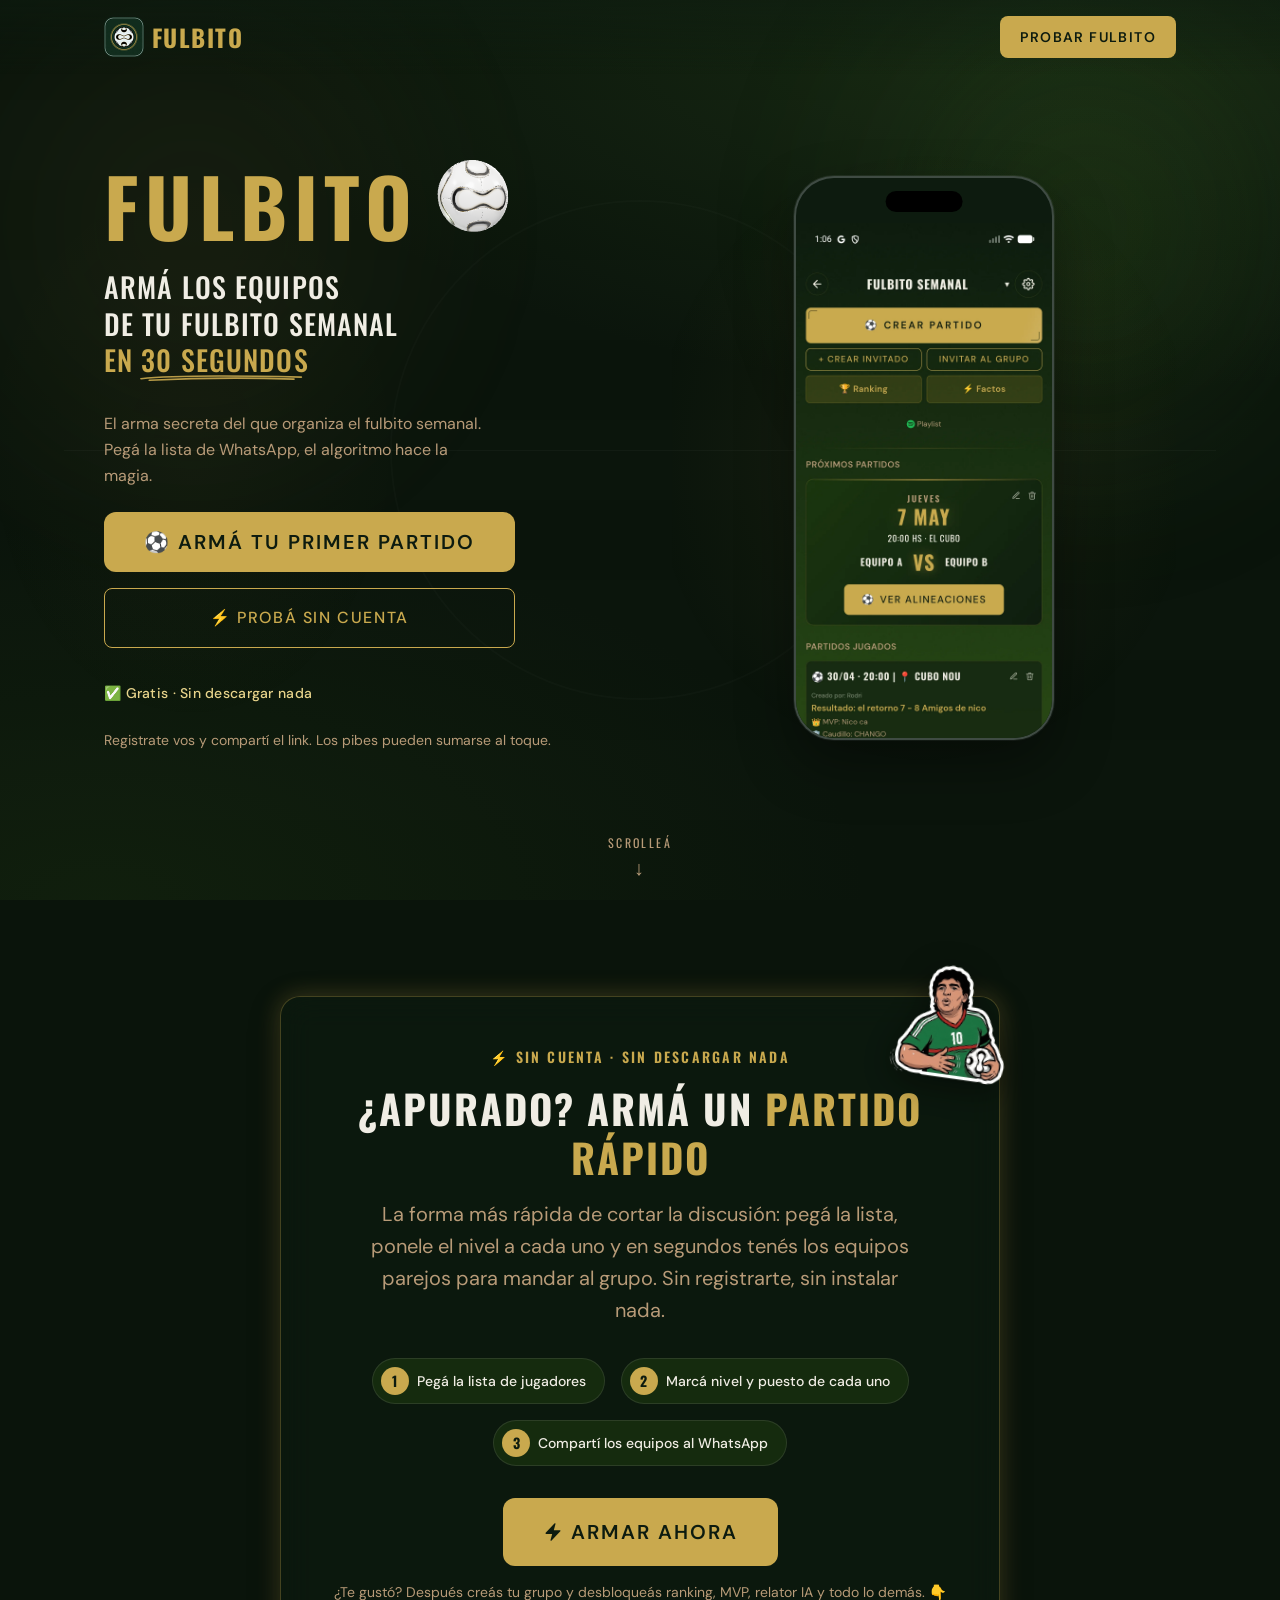
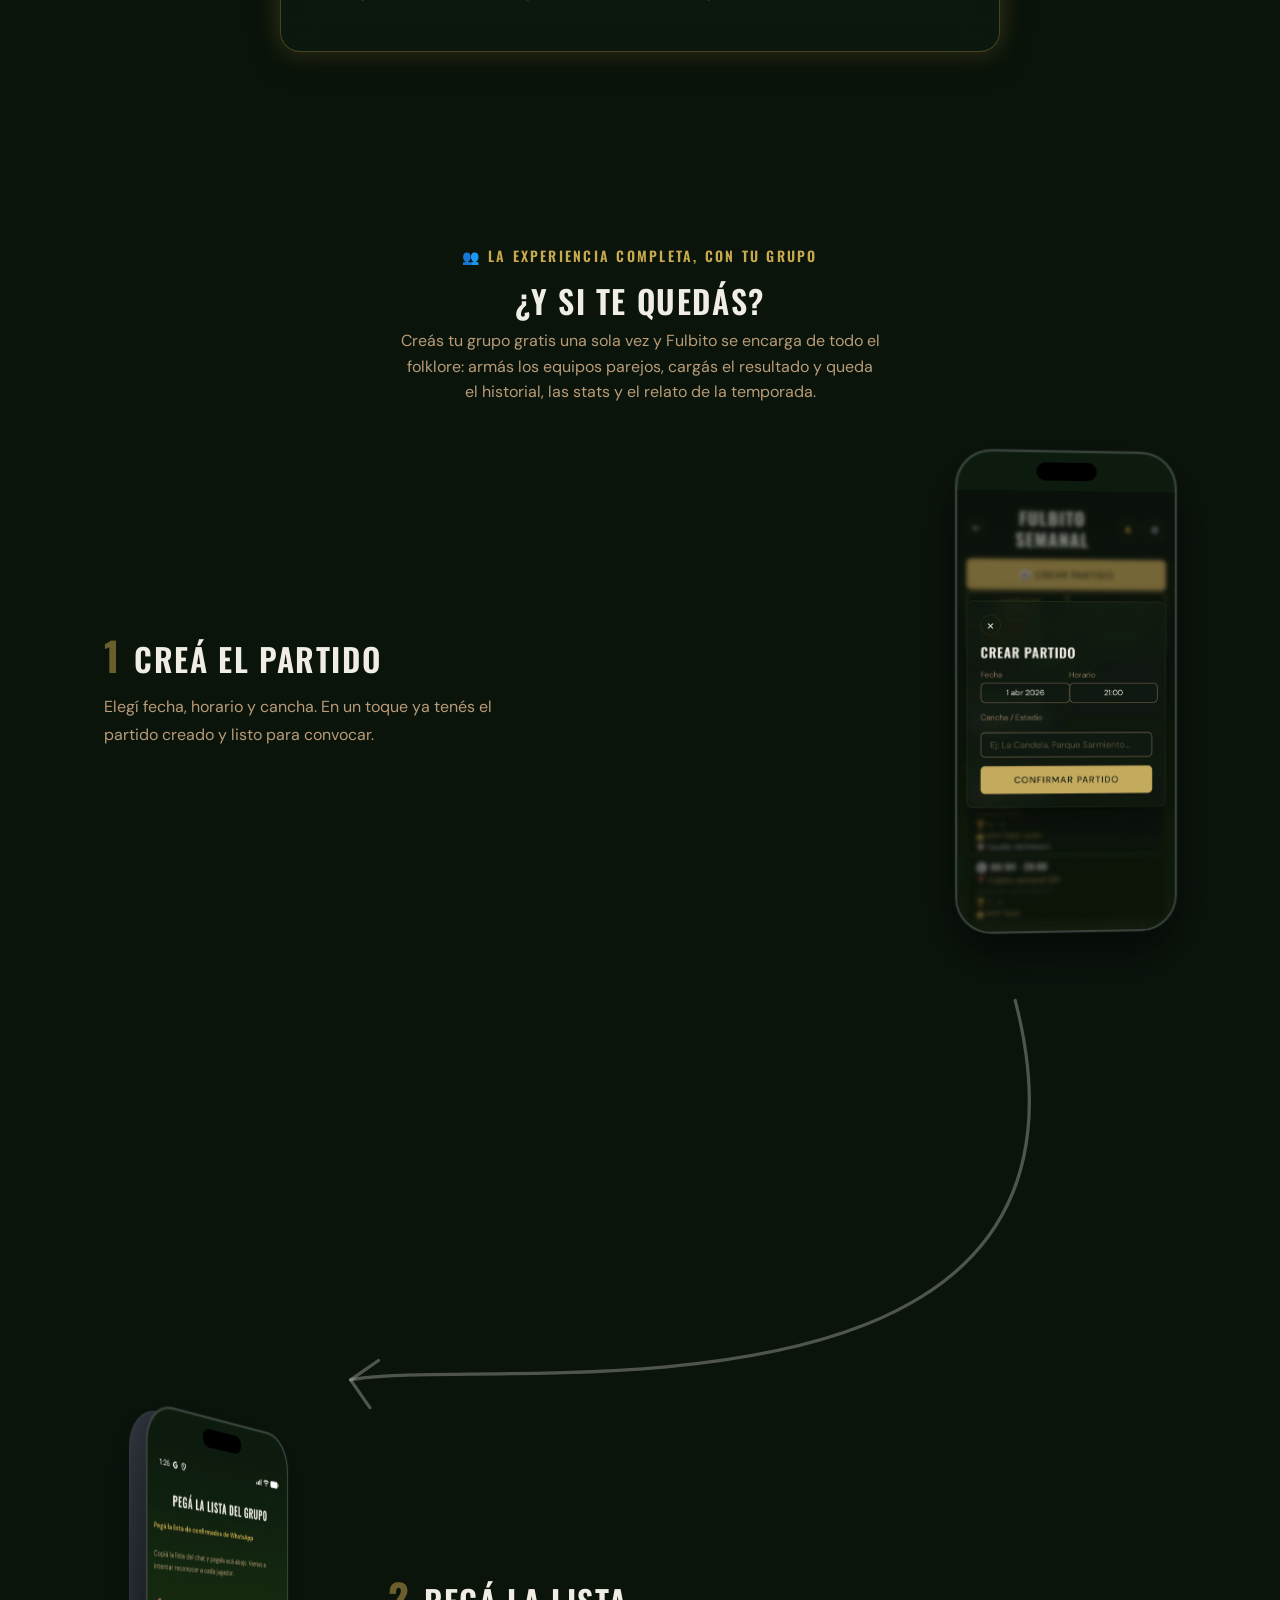
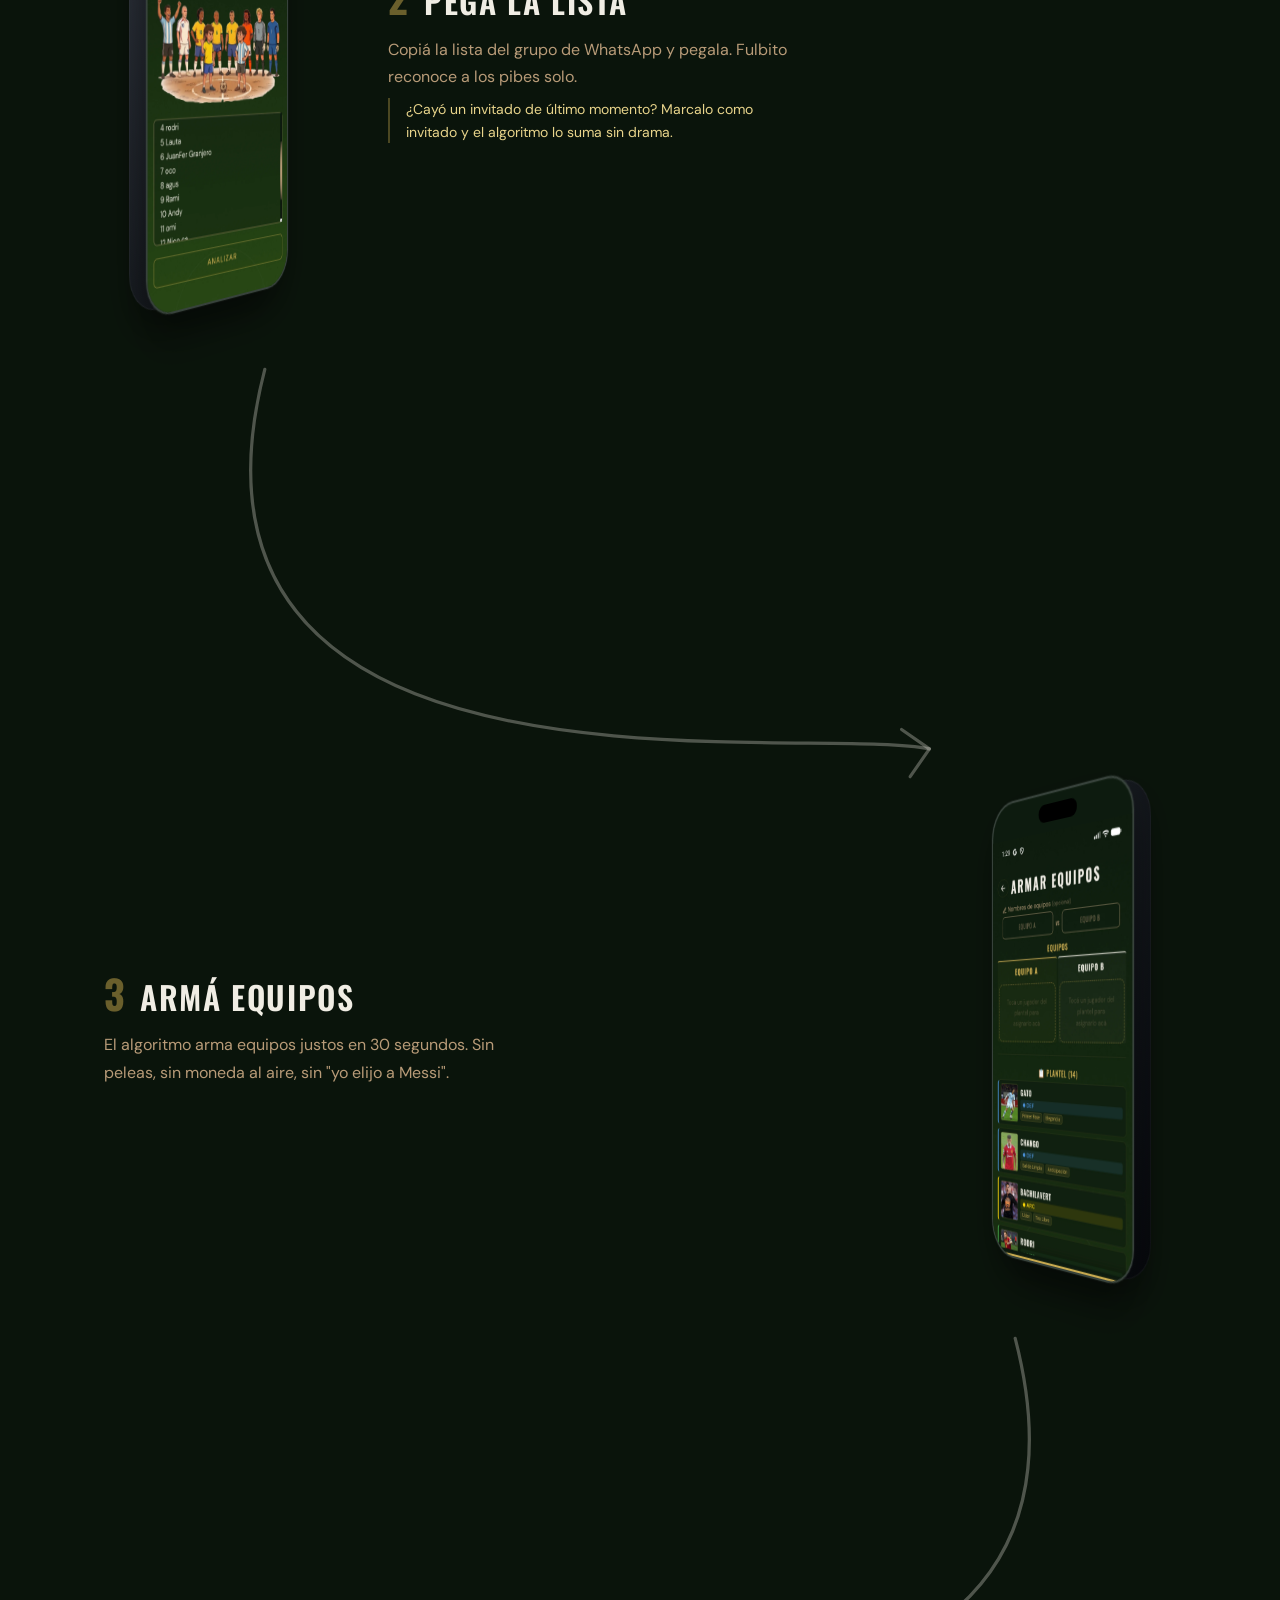
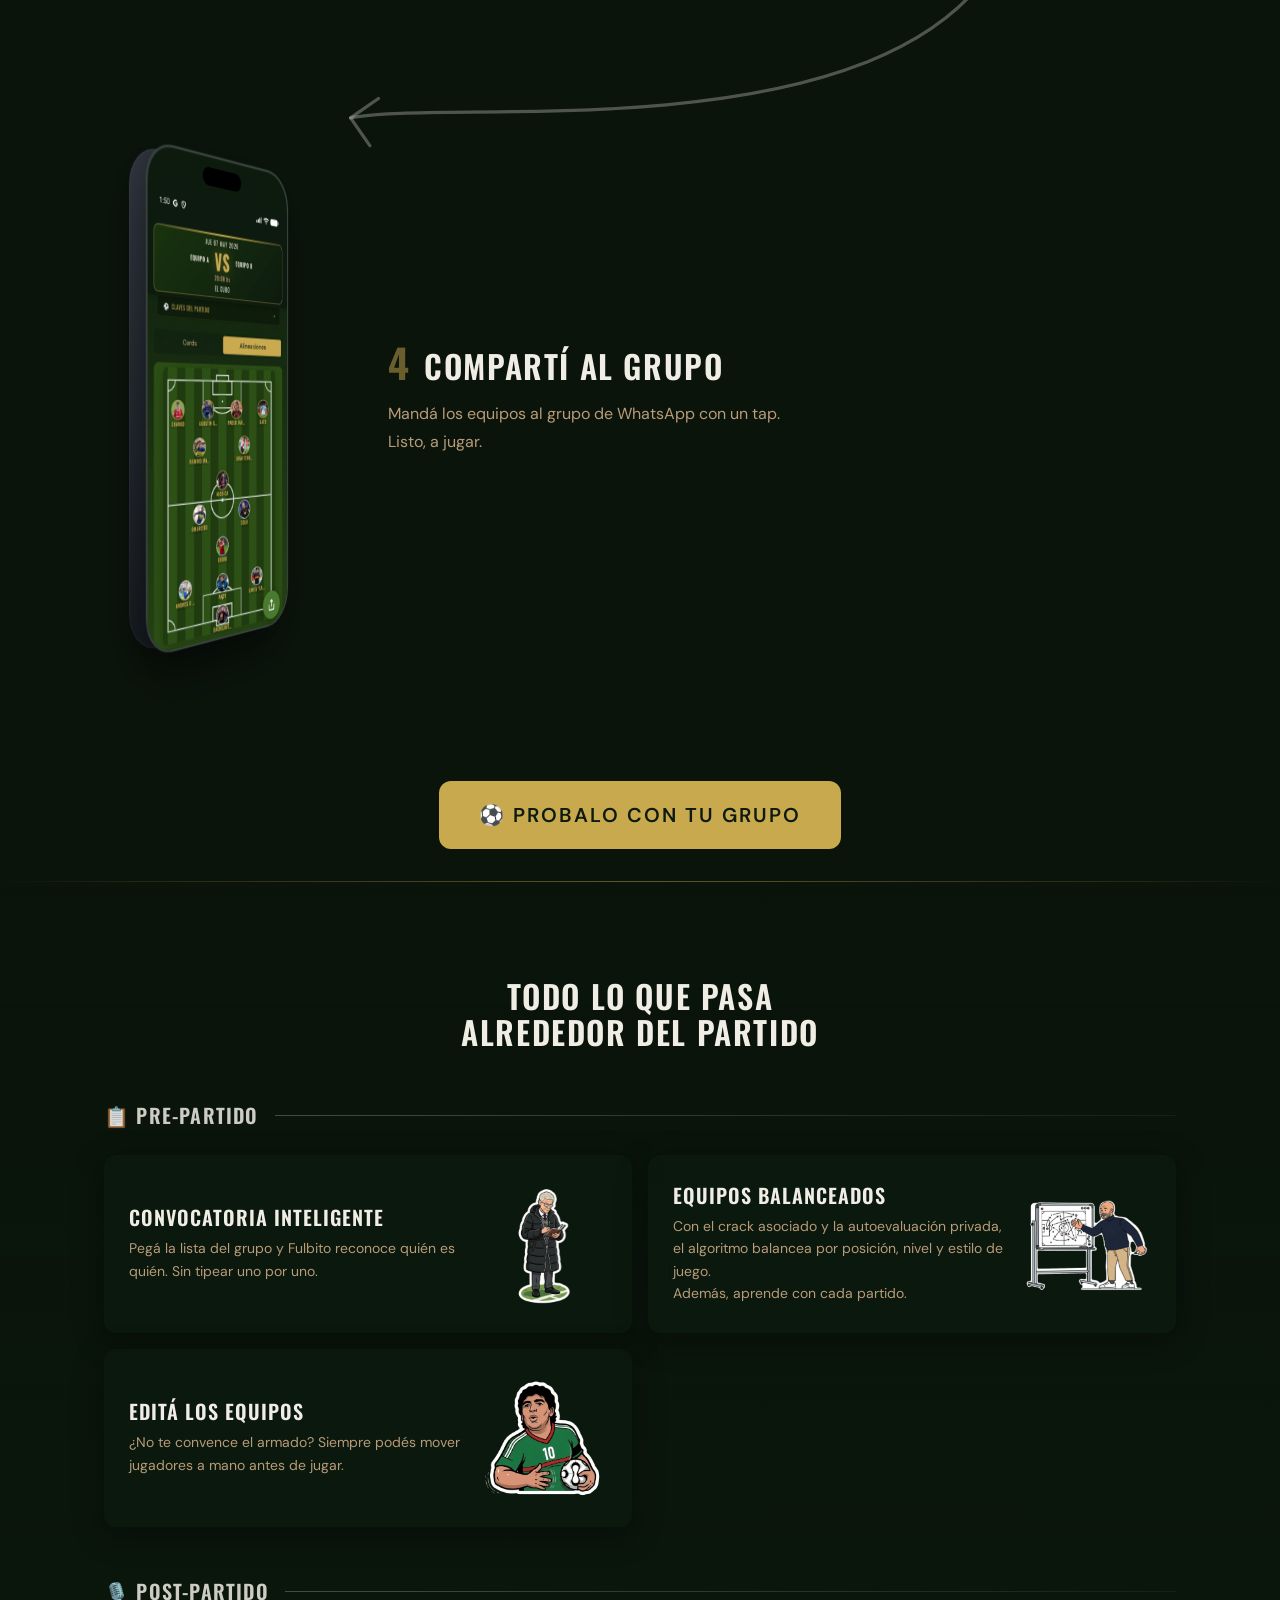
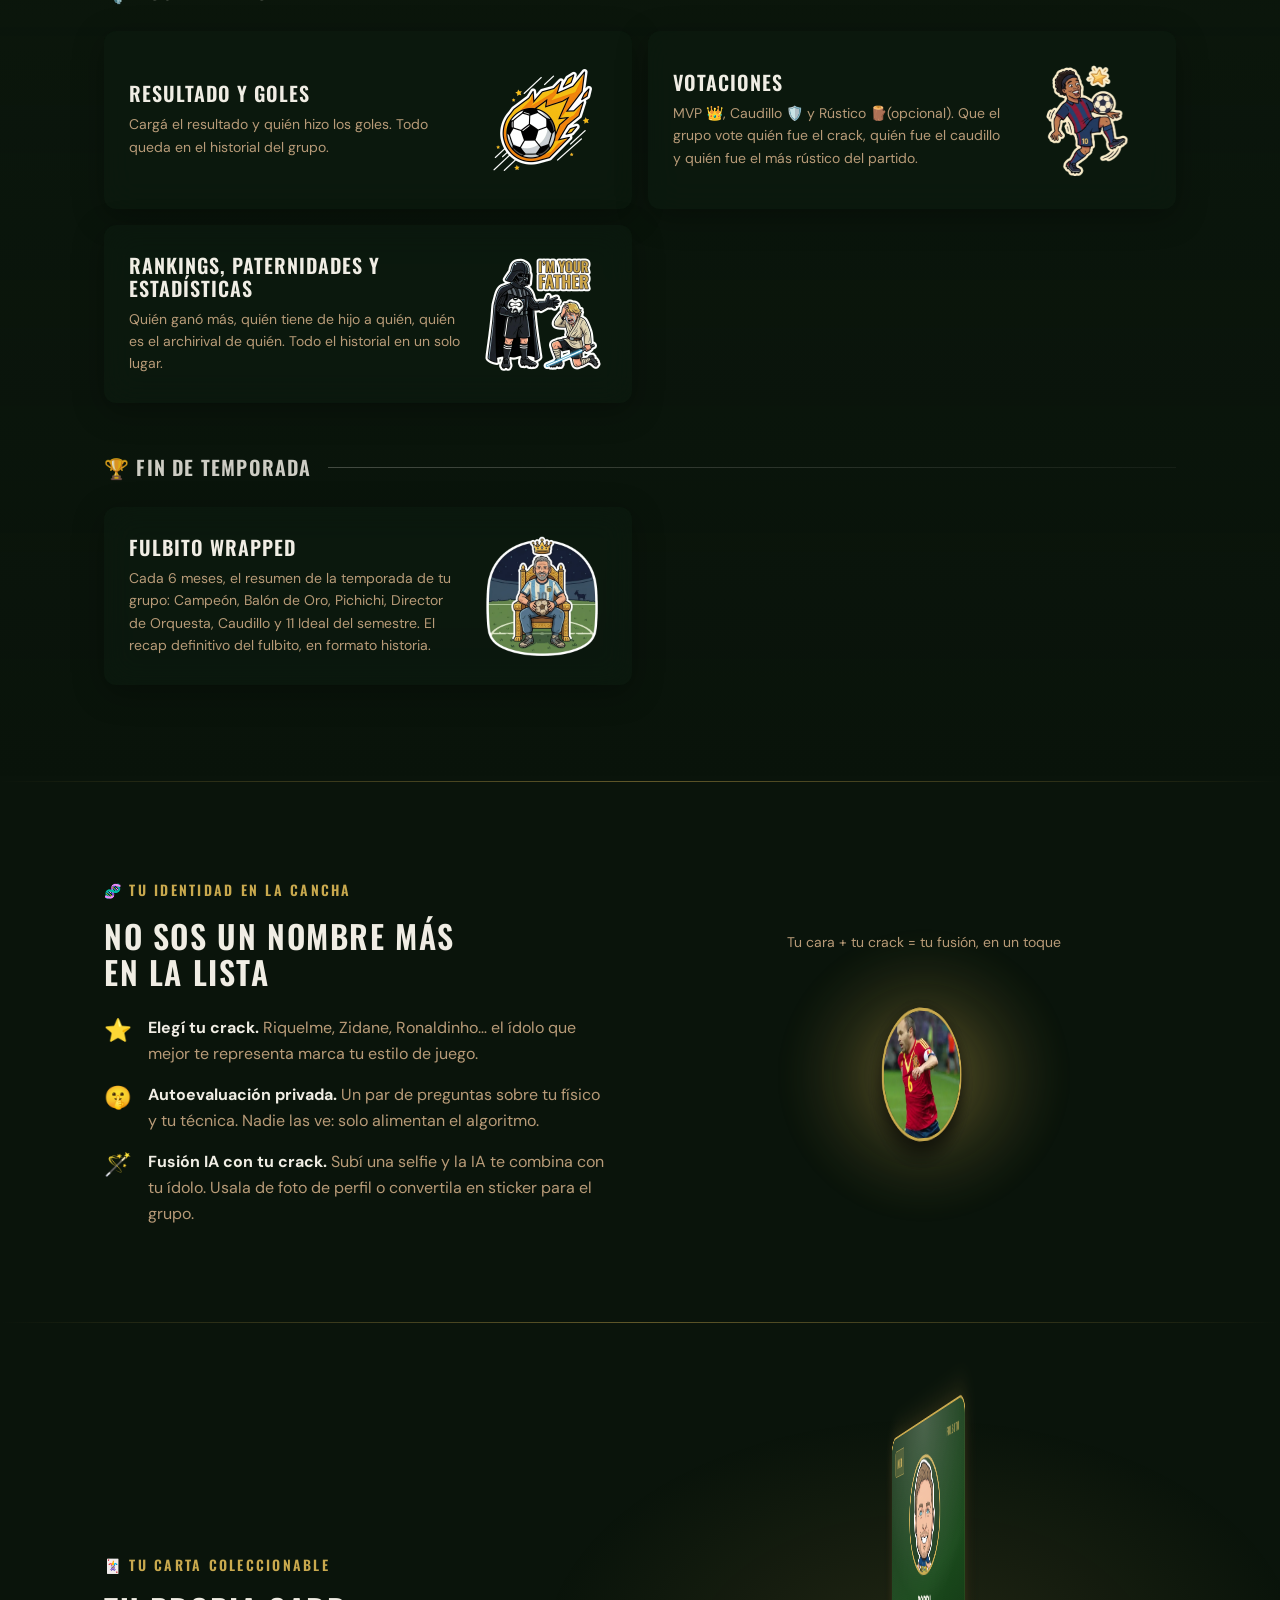
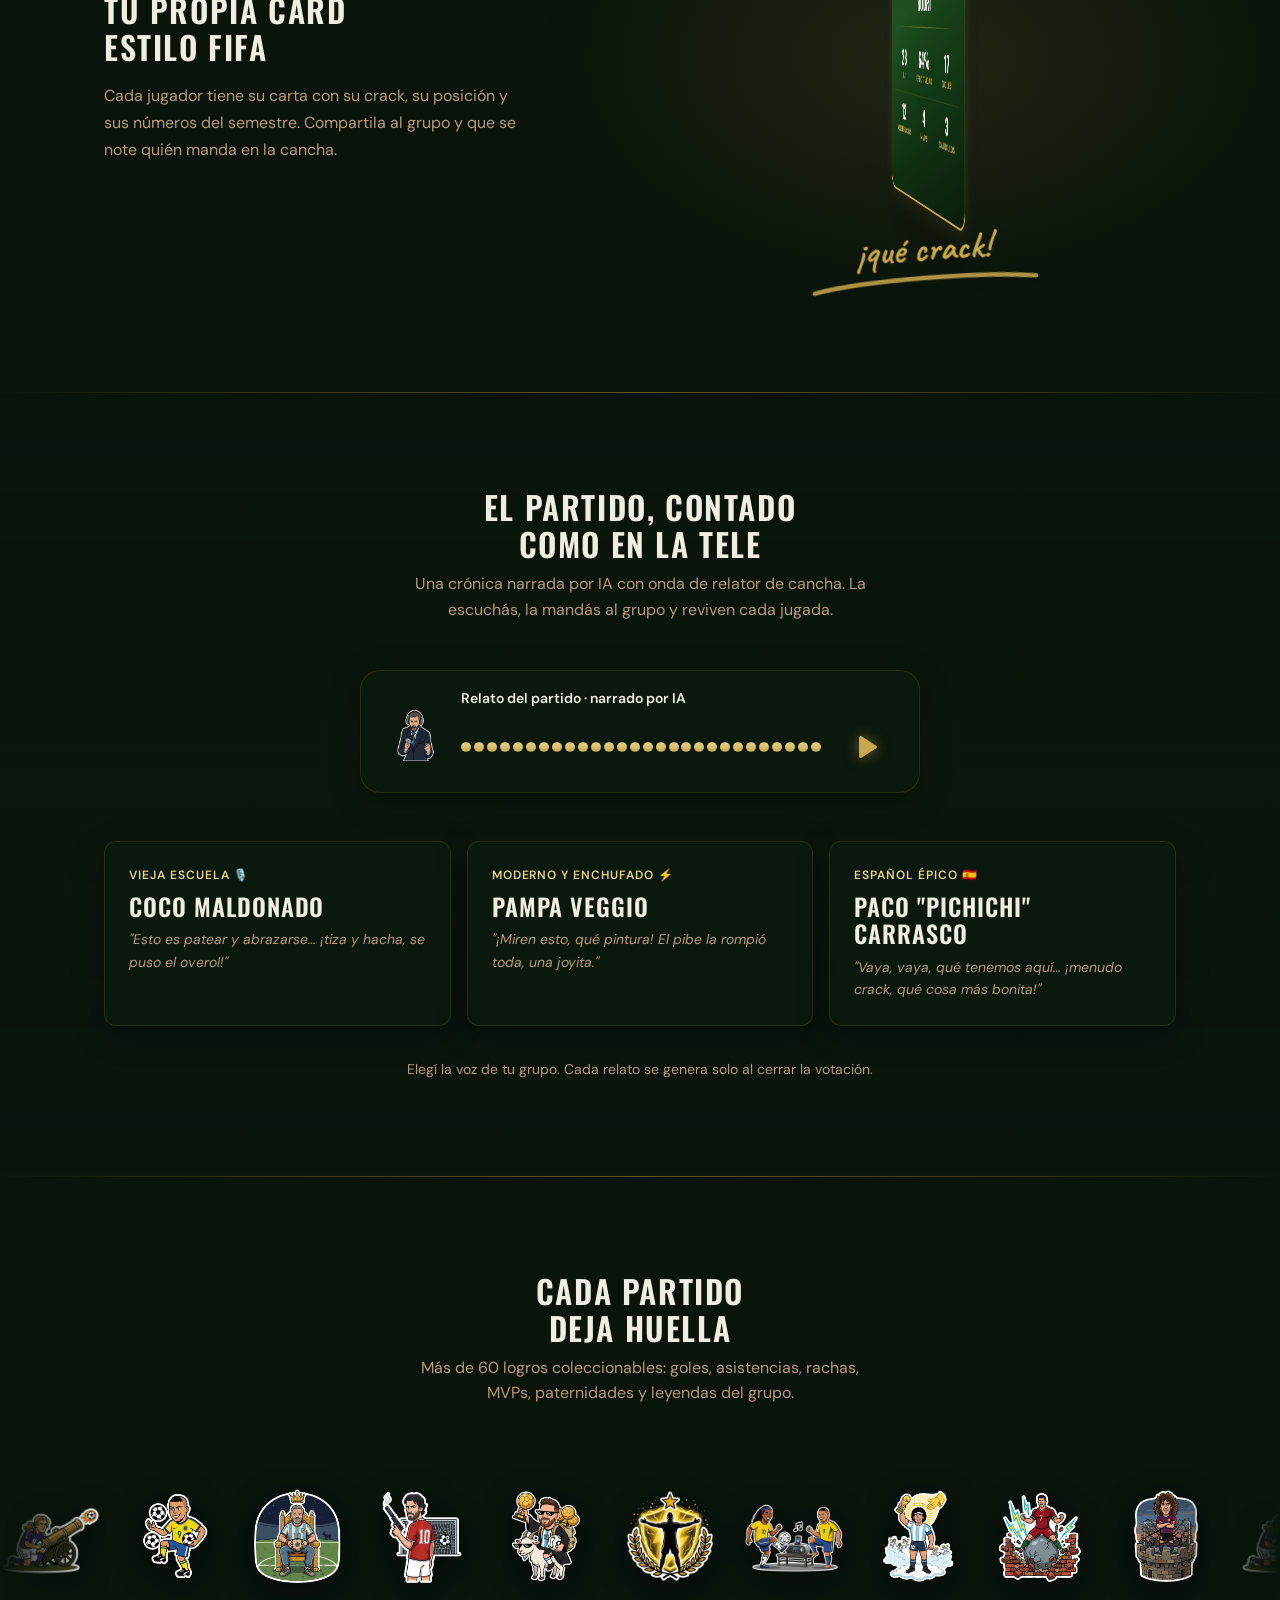
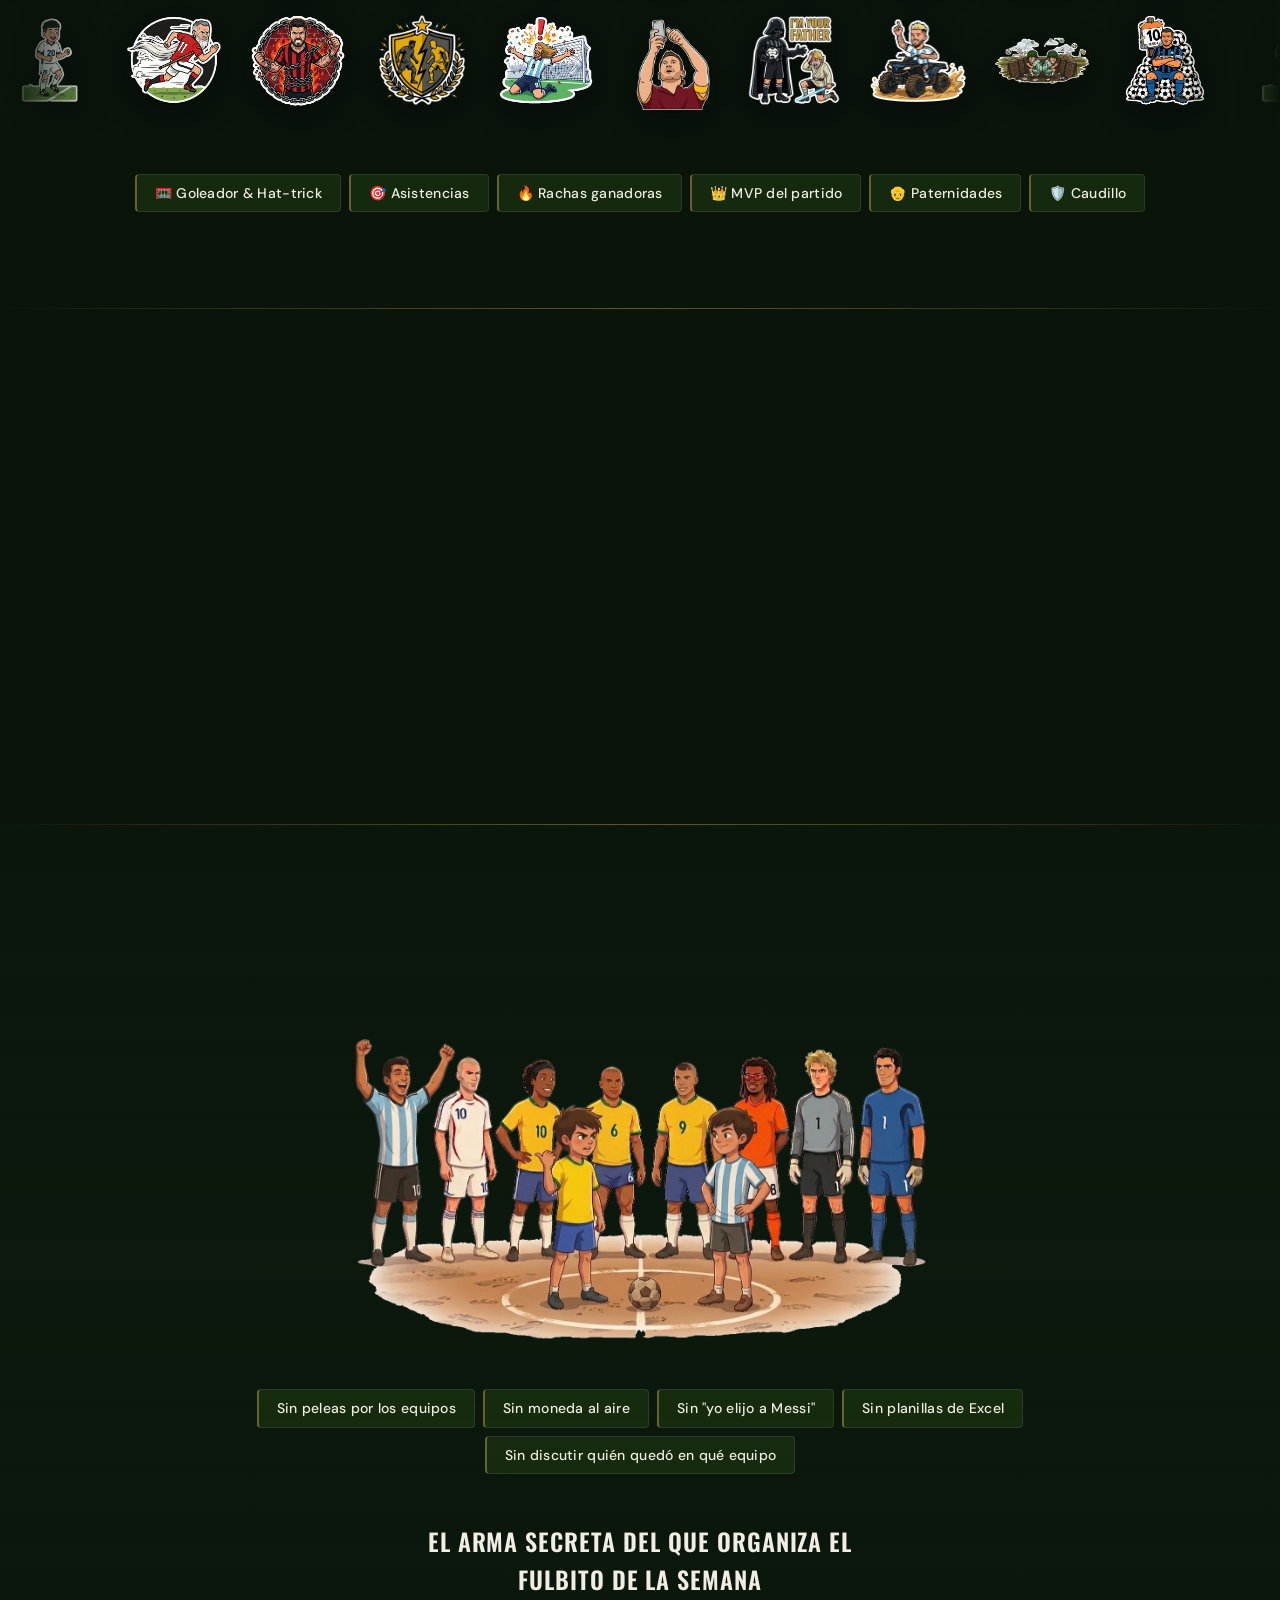
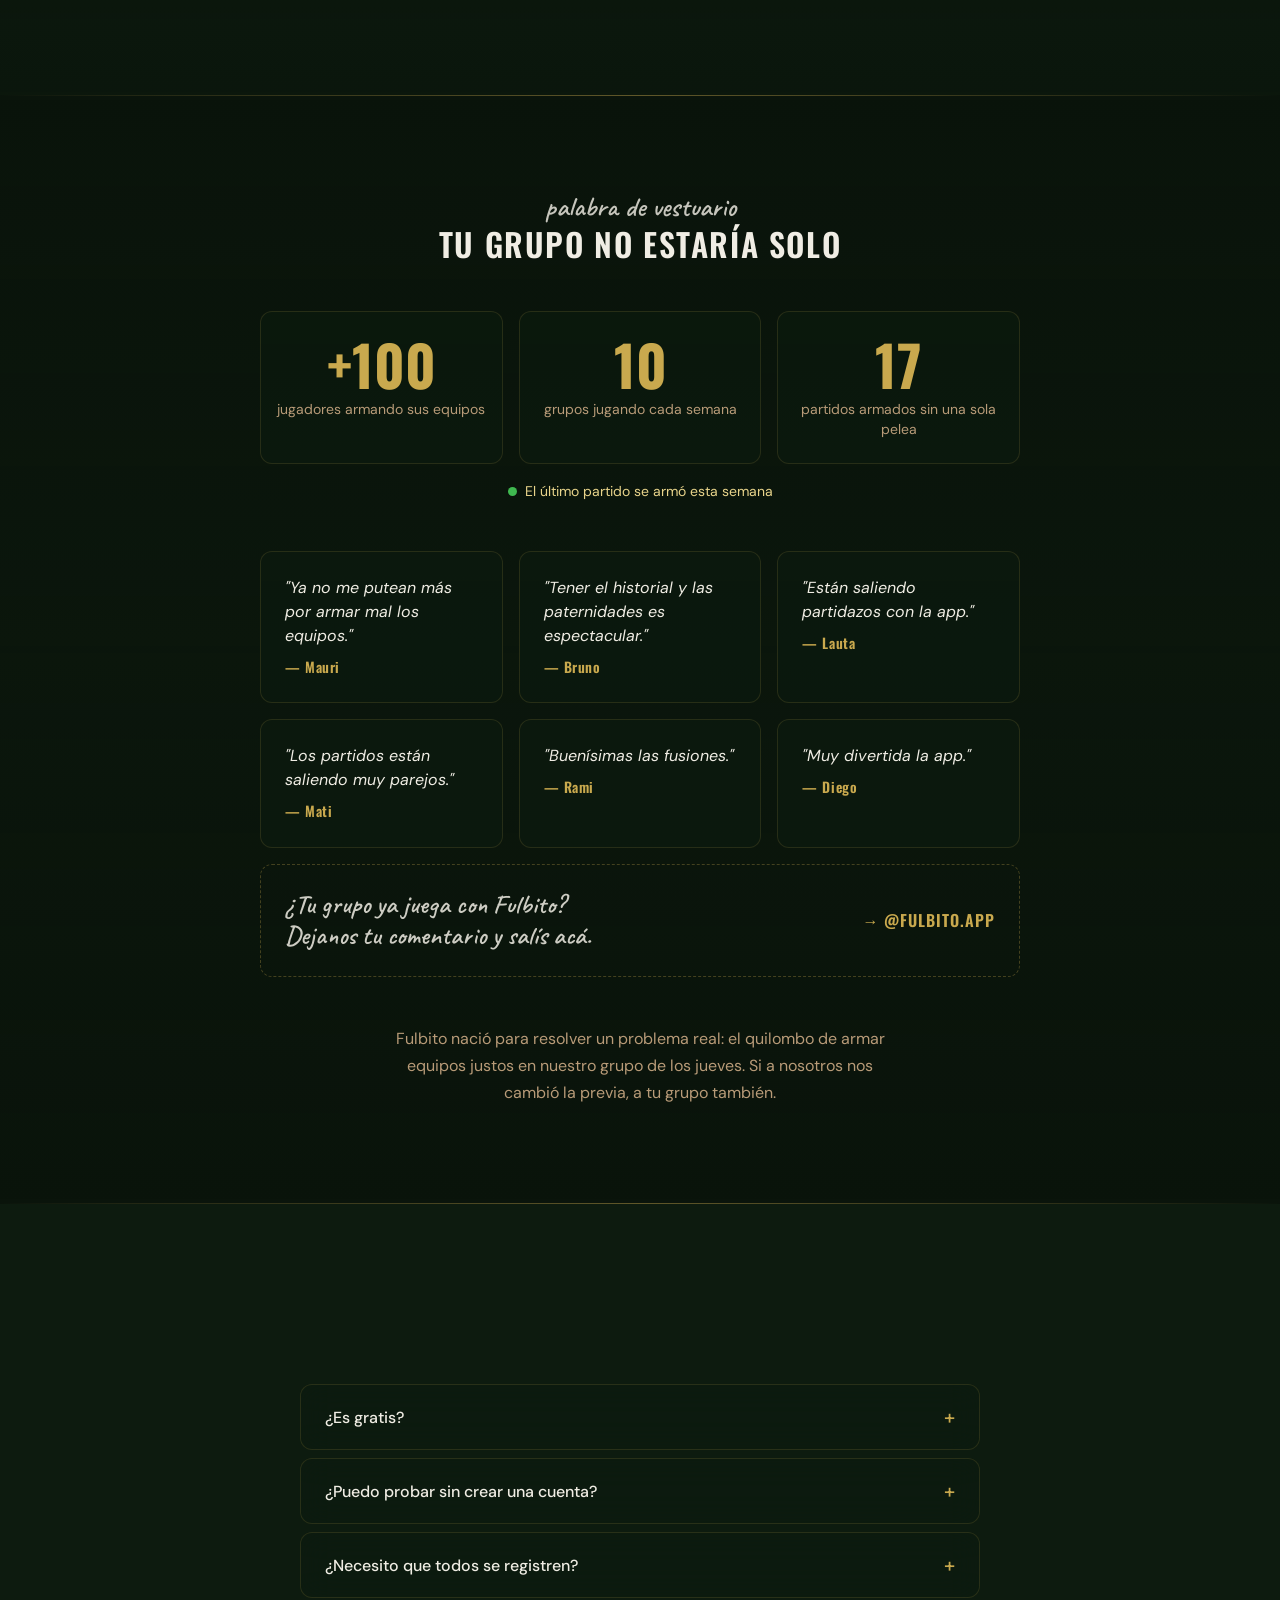
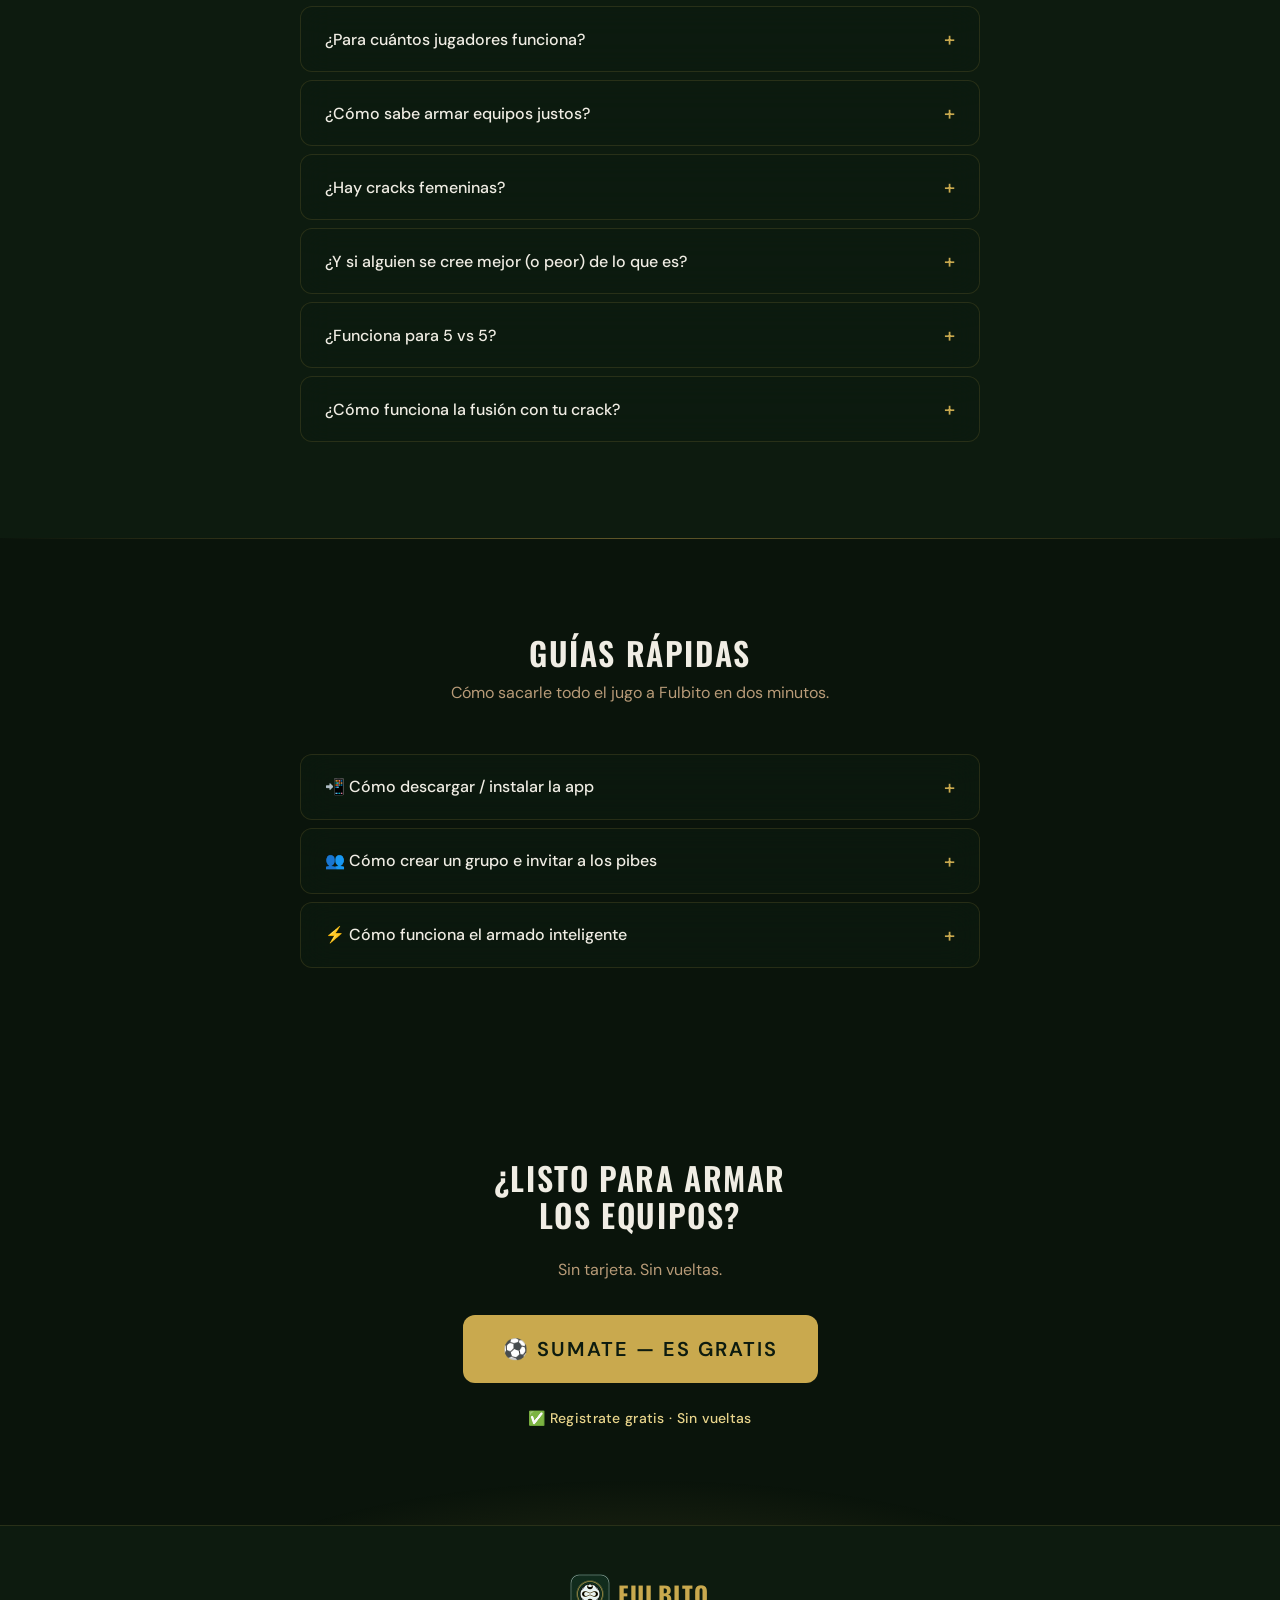
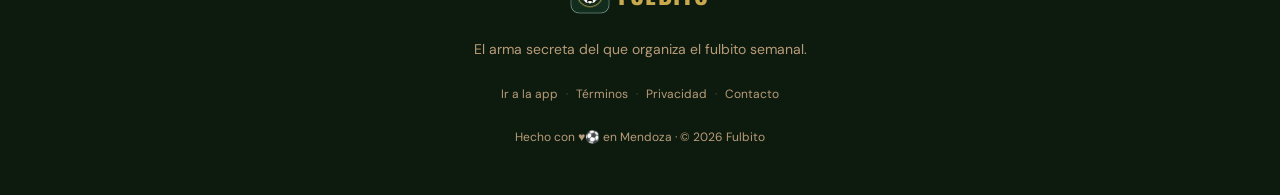
==== commit ad3439b2: "Conectores con aire en las puntas; fusión: tag más abajo-izq y flecha sin tocar el círculo - Conecto" ====
--- a/index.html
+++ b/index.html
@@ -256,8 +256,8 @@
 
           <div class="step-connector step-connector--rl" aria-hidden="true">
             <svg viewBox="0 0 1000 560" fill="none" preserveAspectRatio="xMidYMid meet">
-              <path class="step-connector__line" pathLength="1" d="M150 36 C 10 430, 560 552, 851 516" />
-              <path class="step-connector__head" d="M818 502 L 851 516 L 824 538" />
+              <path class="step-connector__line" pathLength="1" d="M150 116 C 40 540, 648 446, 770 470" />
+              <path class="step-connector__head" d="M744 452 L 770 470 L 752 496" />
             </svg>
           </div>
 
@@ -289,8 +289,8 @@
 
           <div class="step-connector step-connector--lr" aria-hidden="true">
             <svg viewBox="0 0 1000 560" fill="none" preserveAspectRatio="xMidYMid meet">
-              <path class="step-connector__line" pathLength="1" d="M150 36 C 10 430, 560 552, 851 516" />
-              <path class="step-connector__head" d="M818 502 L 851 516 L 824 538" />
+              <path class="step-connector__line" pathLength="1" d="M150 116 C 40 540, 648 446, 770 470" />
+              <path class="step-connector__head" d="M744 452 L 770 470 L 752 496" />
             </svg>
           </div>
 
@@ -319,8 +319,8 @@
 
           <div class="step-connector step-connector--rl" aria-hidden="true">
             <svg viewBox="0 0 1000 560" fill="none" preserveAspectRatio="xMidYMid meet">
-              <path class="step-connector__line" pathLength="1" d="M150 36 C 10 430, 560 552, 851 516" />
-              <path class="step-connector__head" d="M818 502 L 851 516 L 824 538" />
+              <path class="step-connector__line" pathLength="1" d="M150 116 C 40 540, 648 446, 770 470" />
+              <path class="step-connector__head" d="M744 452 L 770 470 L 752 496" />
             </svg>
           </div>
 
@@ -512,8 +512,8 @@
               </div>
               <span class="fusion-tag" aria-hidden="true">este sos vos</span>
               <svg class="fusion-arrow" viewBox="0 0 150 140" fill="none" aria-hidden="true">
-                <path d="M16 128 C 0 64, 46 20, 118 30" />
-                <path d="M98 20 L 122 28 L 108 52" />
+                <path d="M14 130 C 2 80, 44 44, 114 52" />
+                <path d="M95 42 L 118 50 L 107 74" />
               </svg>
             </div>
           </div>
--- a/css/sections.css
+++ b/css/sections.css
@@ -1625,8 +1625,8 @@
 .fusion { position: relative; }
 .fusion-tag {
   position: absolute;
-  top: 232px;
-  left: max(4px, calc(50% - 118px));
+  top: 262px;
+  left: max(2px, calc(50% - 168px));
   font-family: var(--font-chalk);
   font-weight: 700;
   font-size: clamp(1.25rem, 2.6vw, 1.7rem);
@@ -1641,9 +1641,9 @@
 }
 .fusion-arrow {
   position: absolute;
-  top: 150px;
-  left: max(-12px, calc(50% - 150px));
-  width: 140px;
+  top: 176px;
+  left: max(-16px, calc(50% - 170px));
+  width: 138px;
   height: auto;
   pointer-events: none;
   overflow: visible;
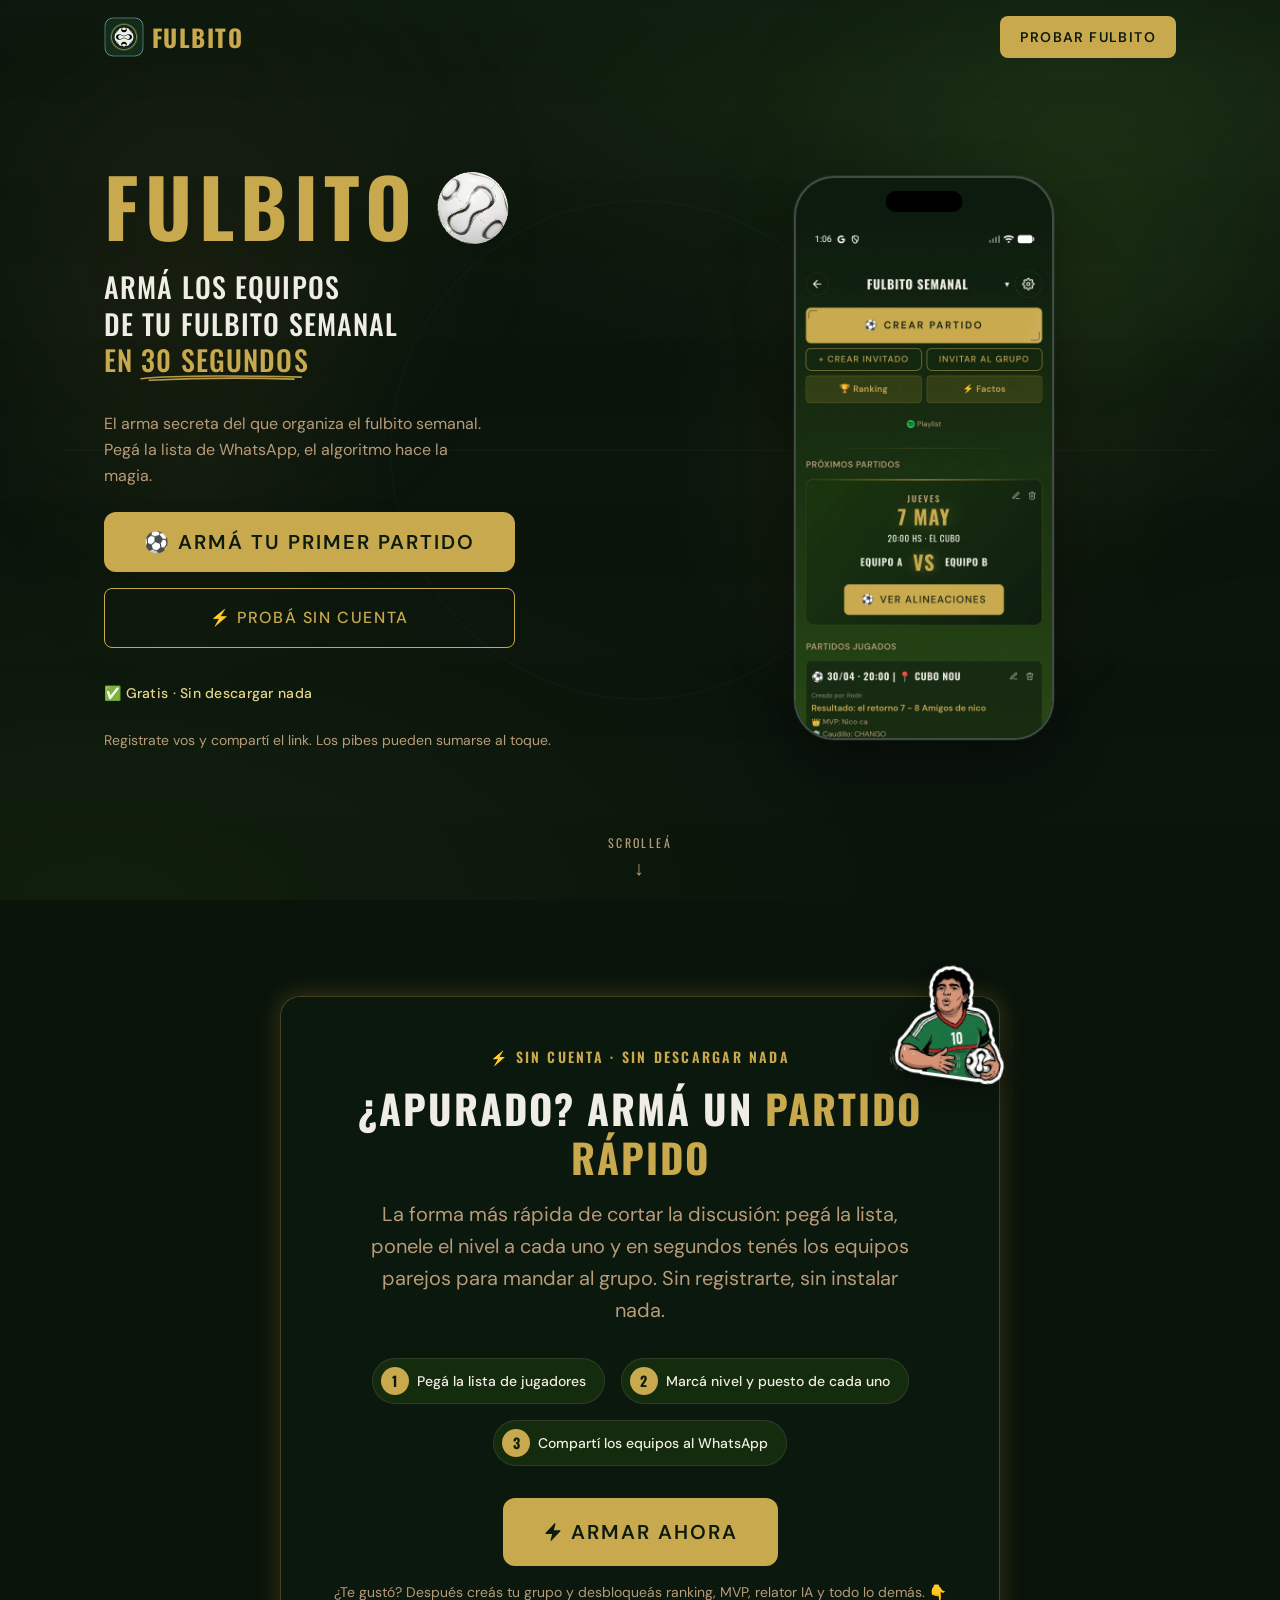
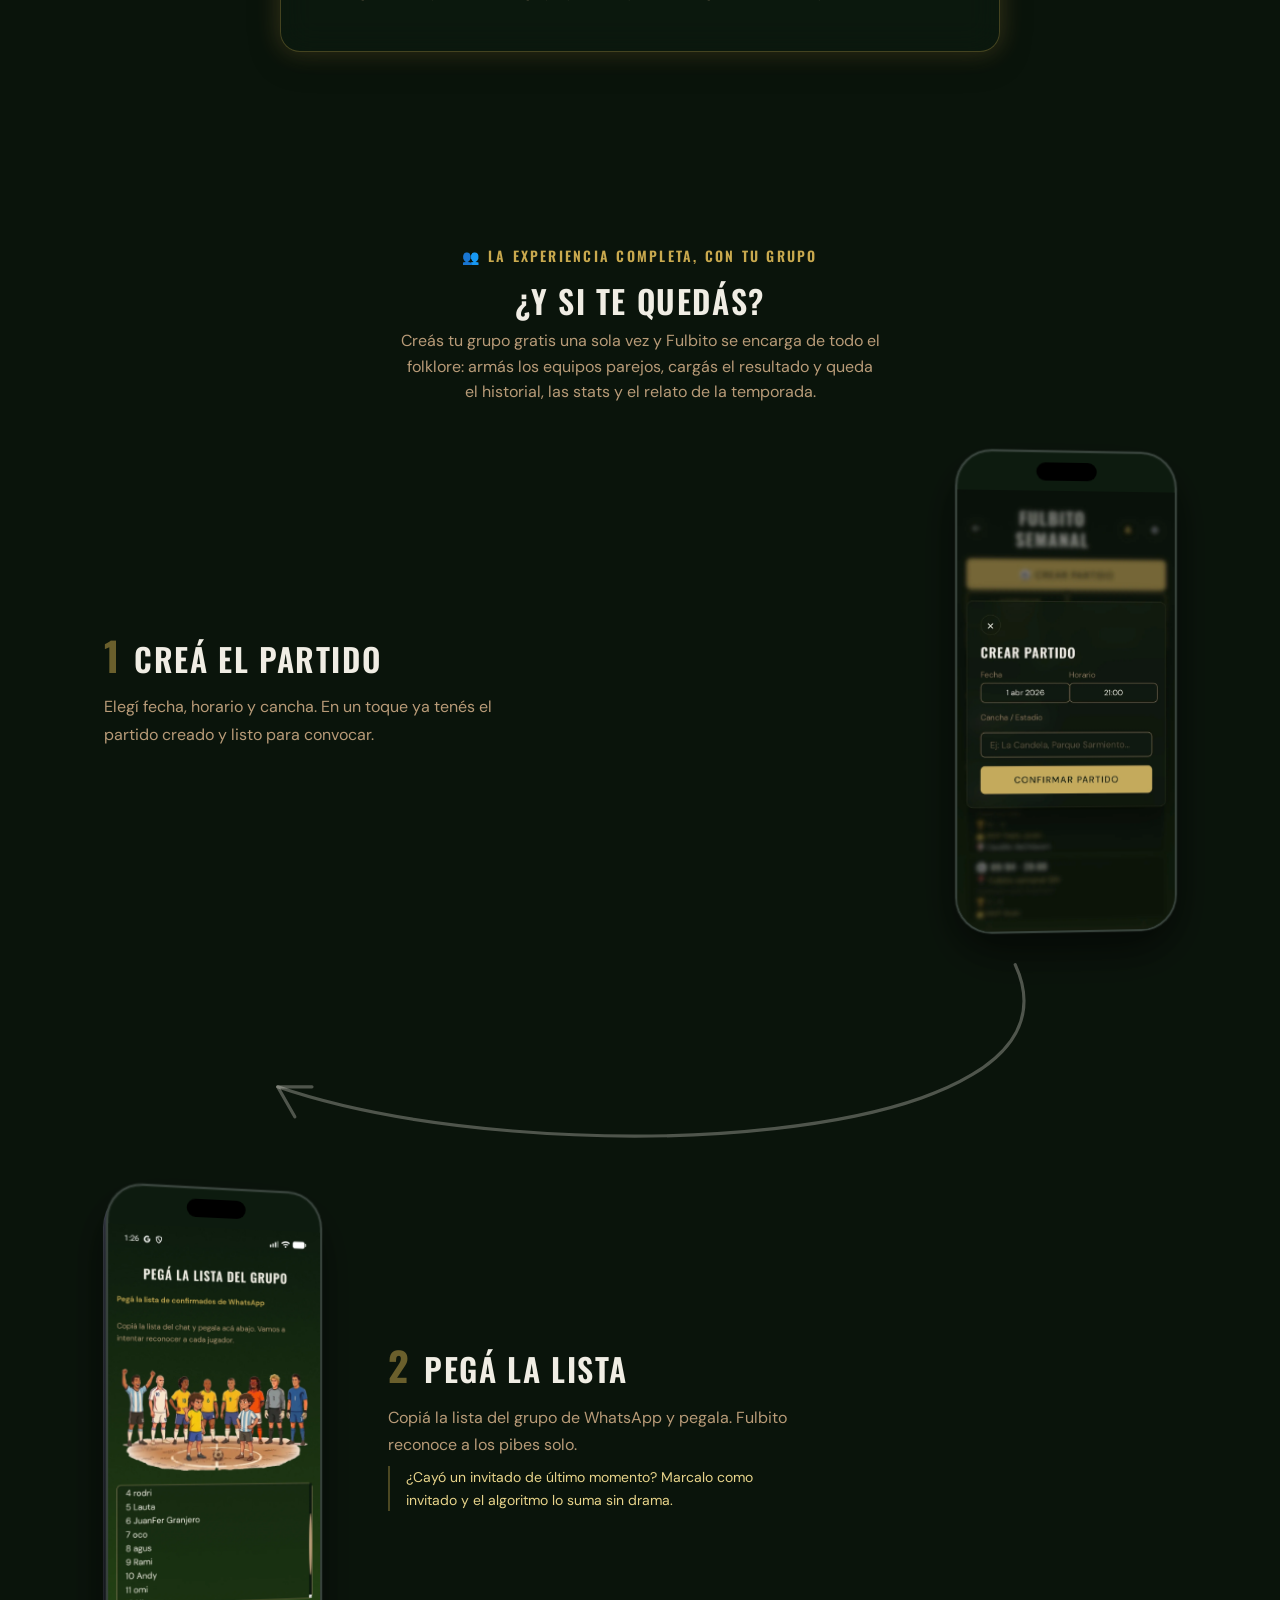
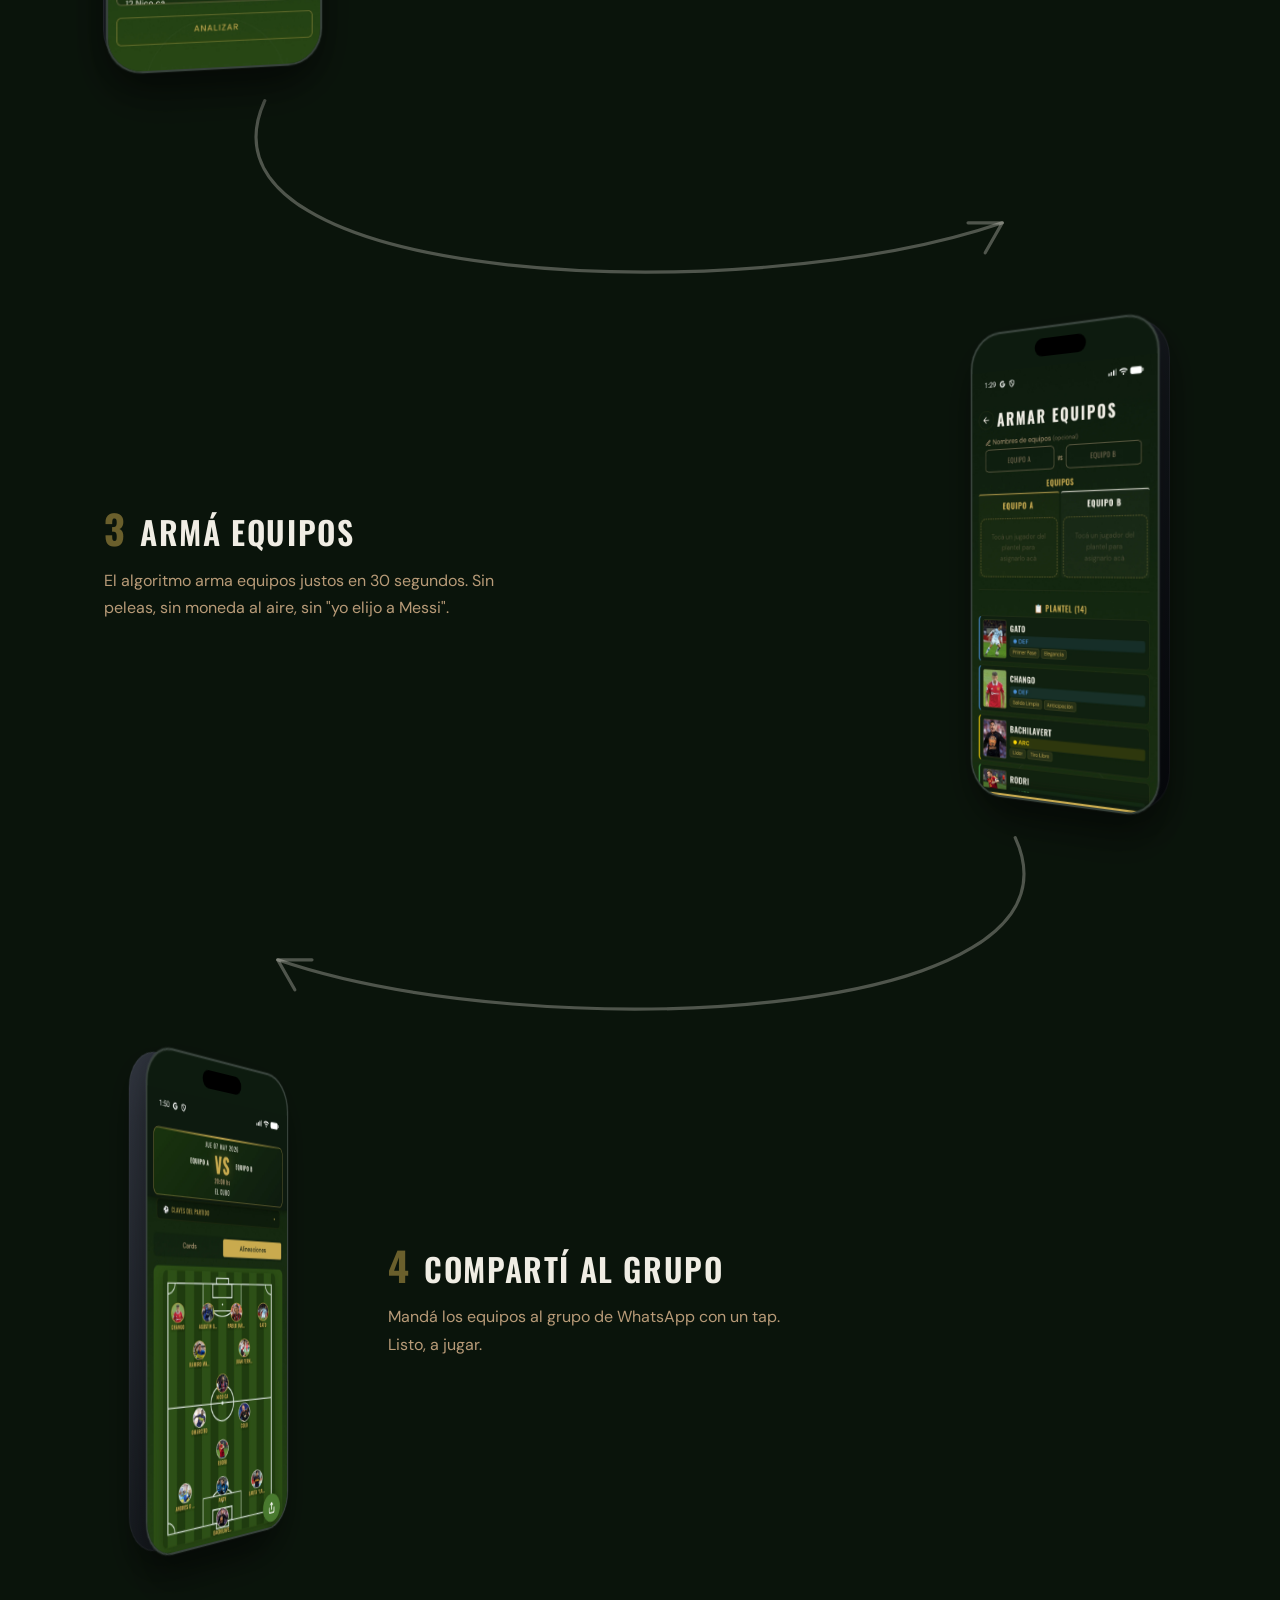
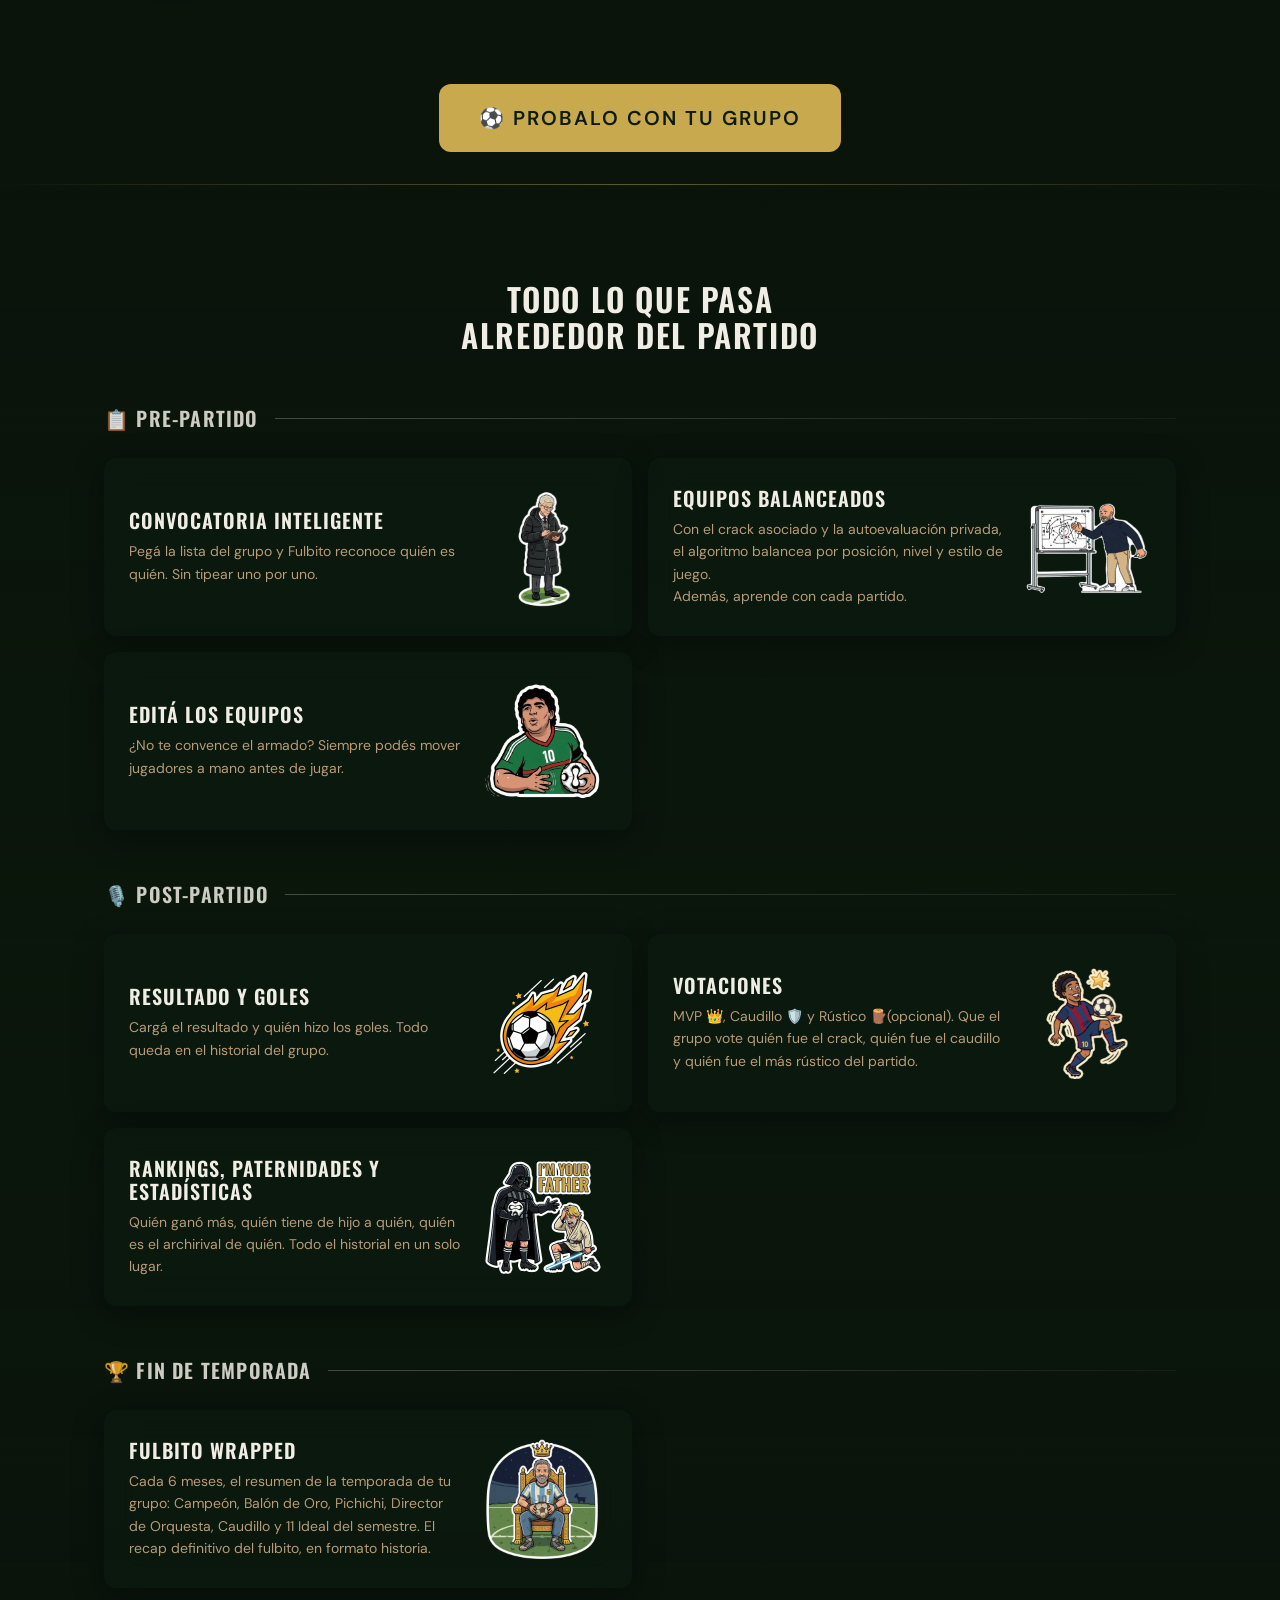
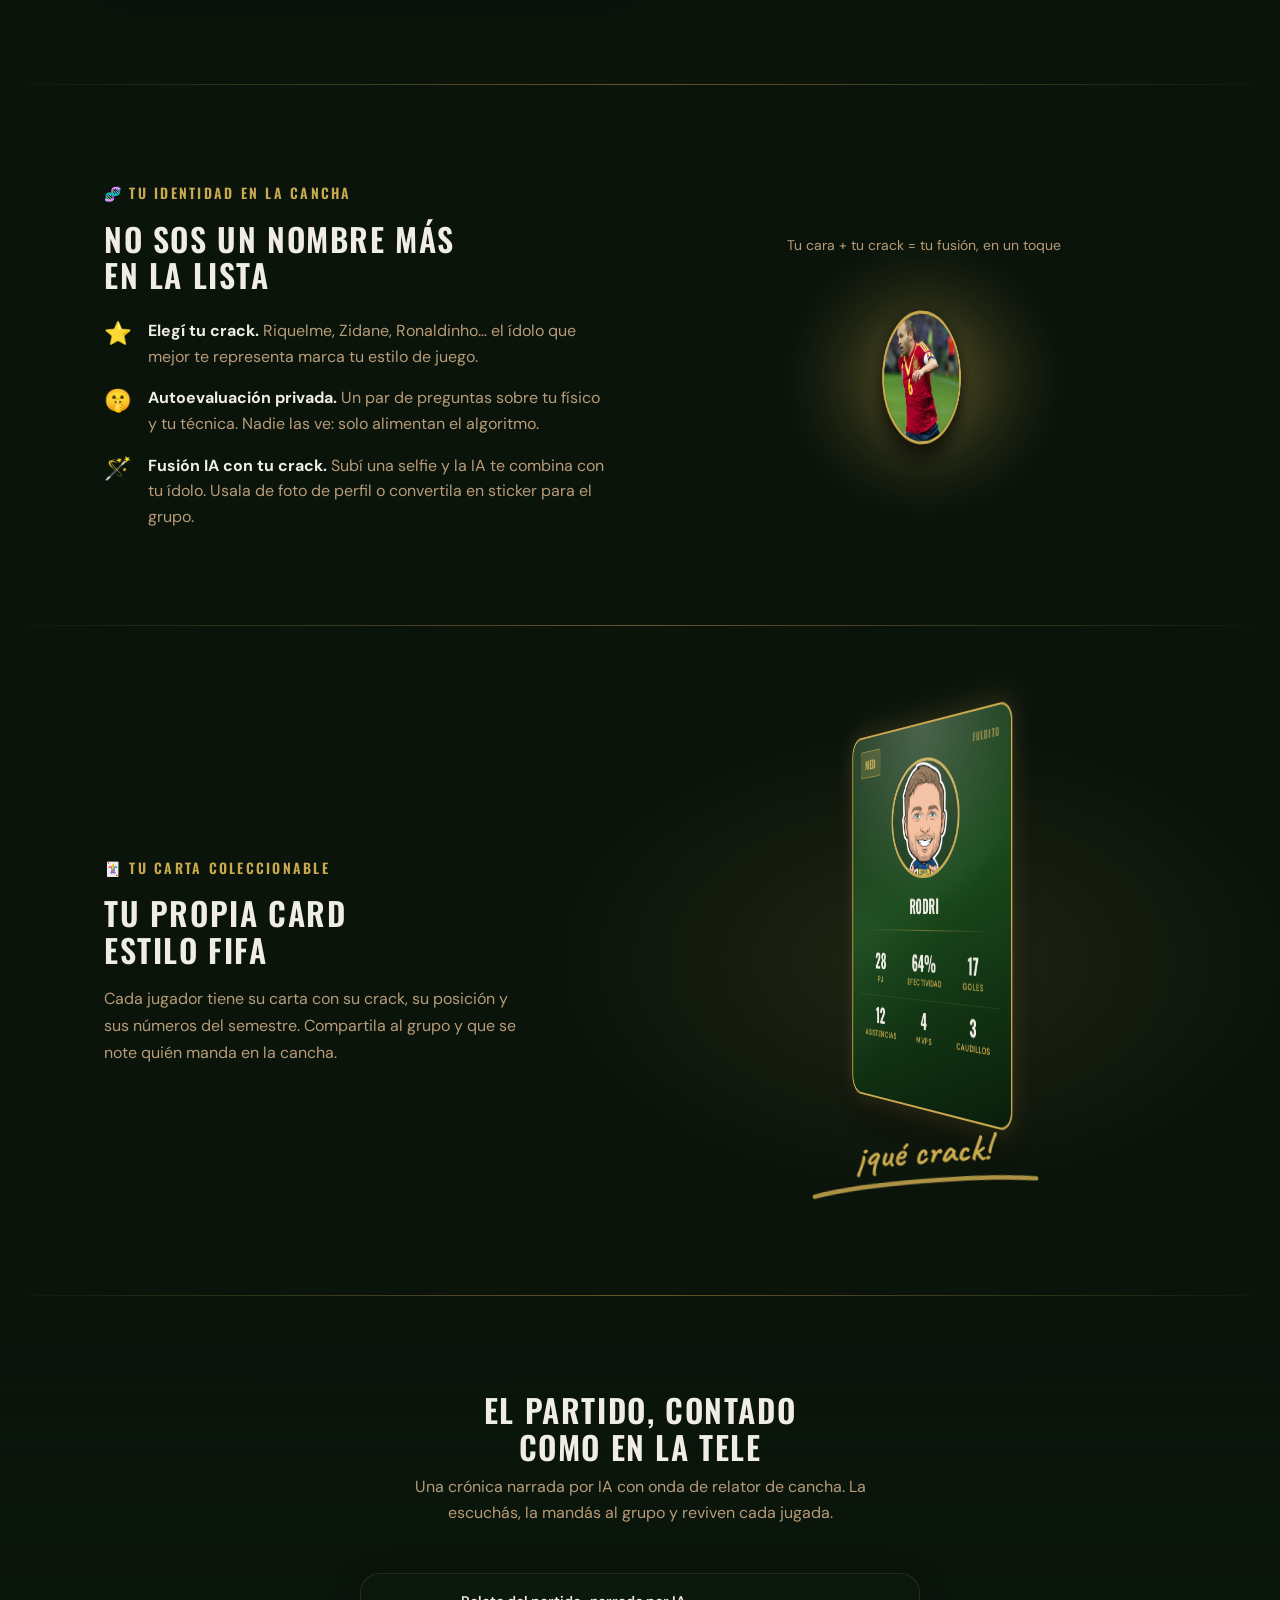
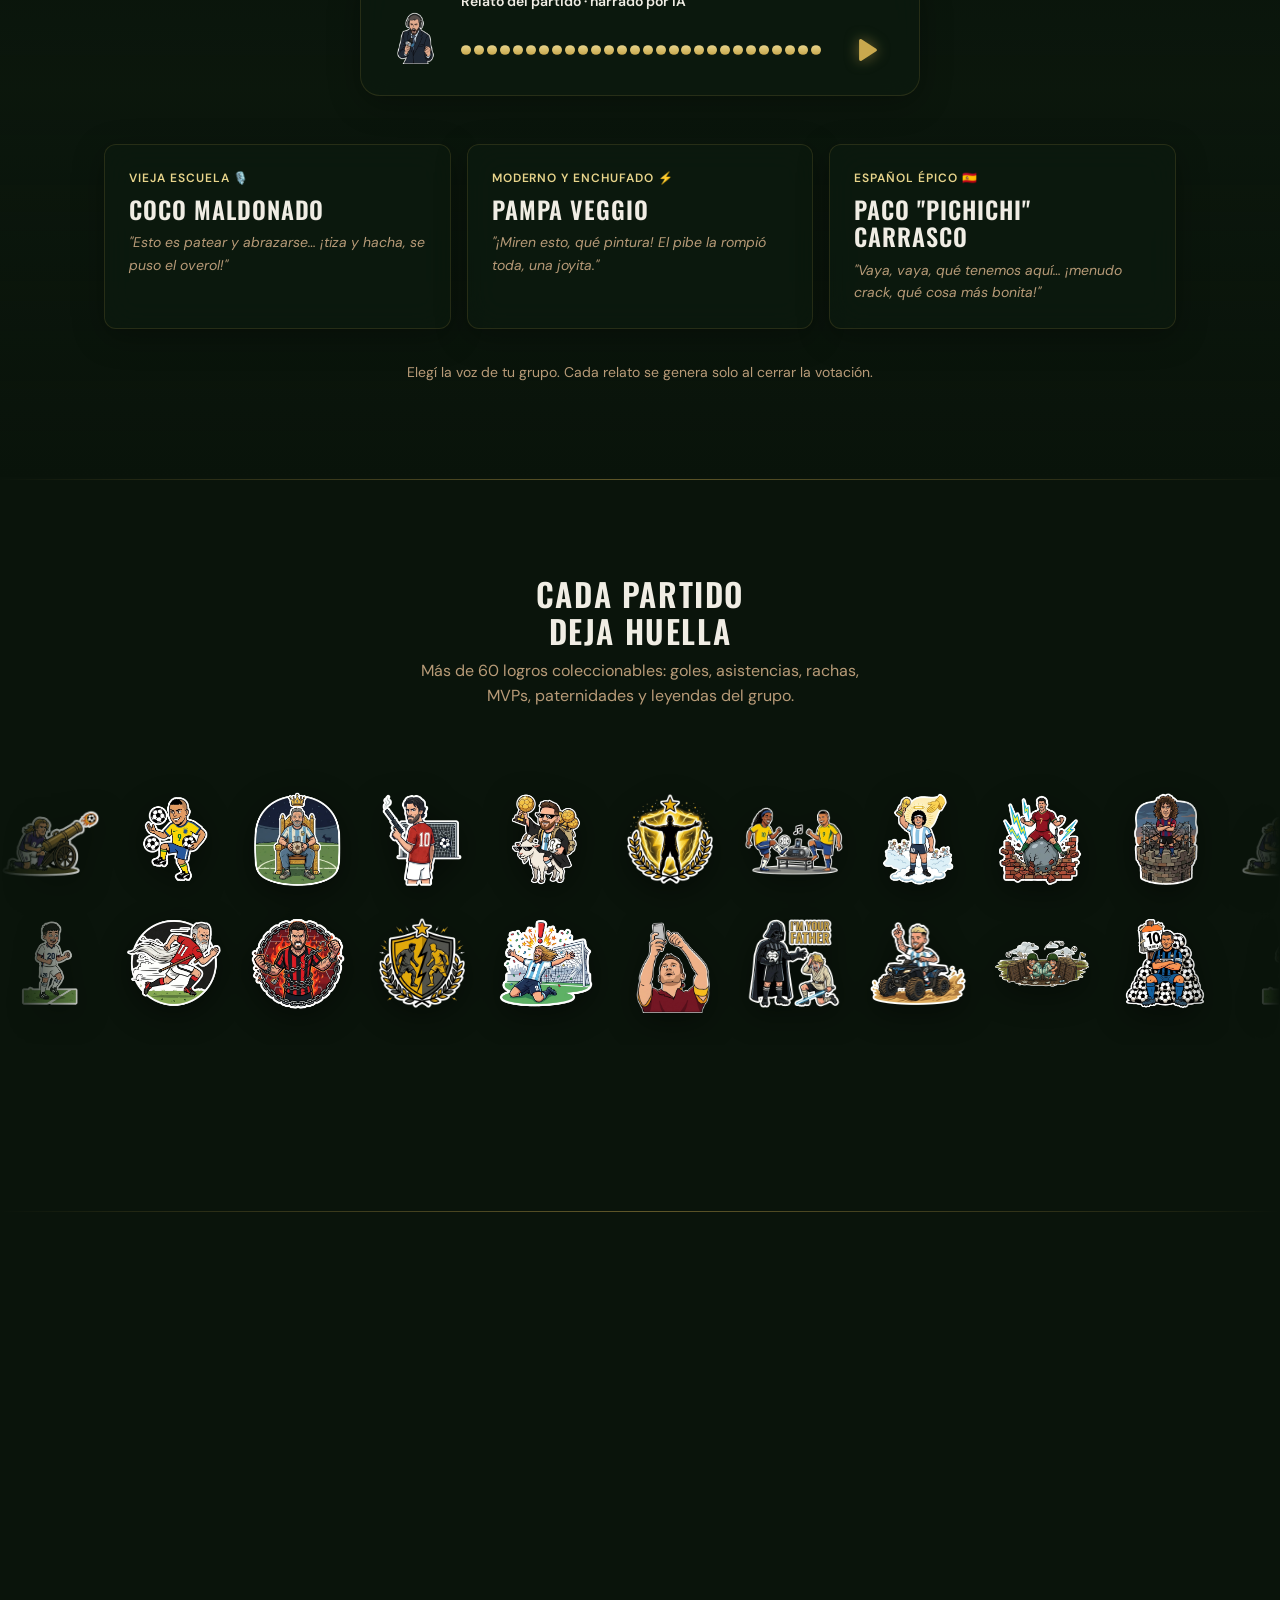
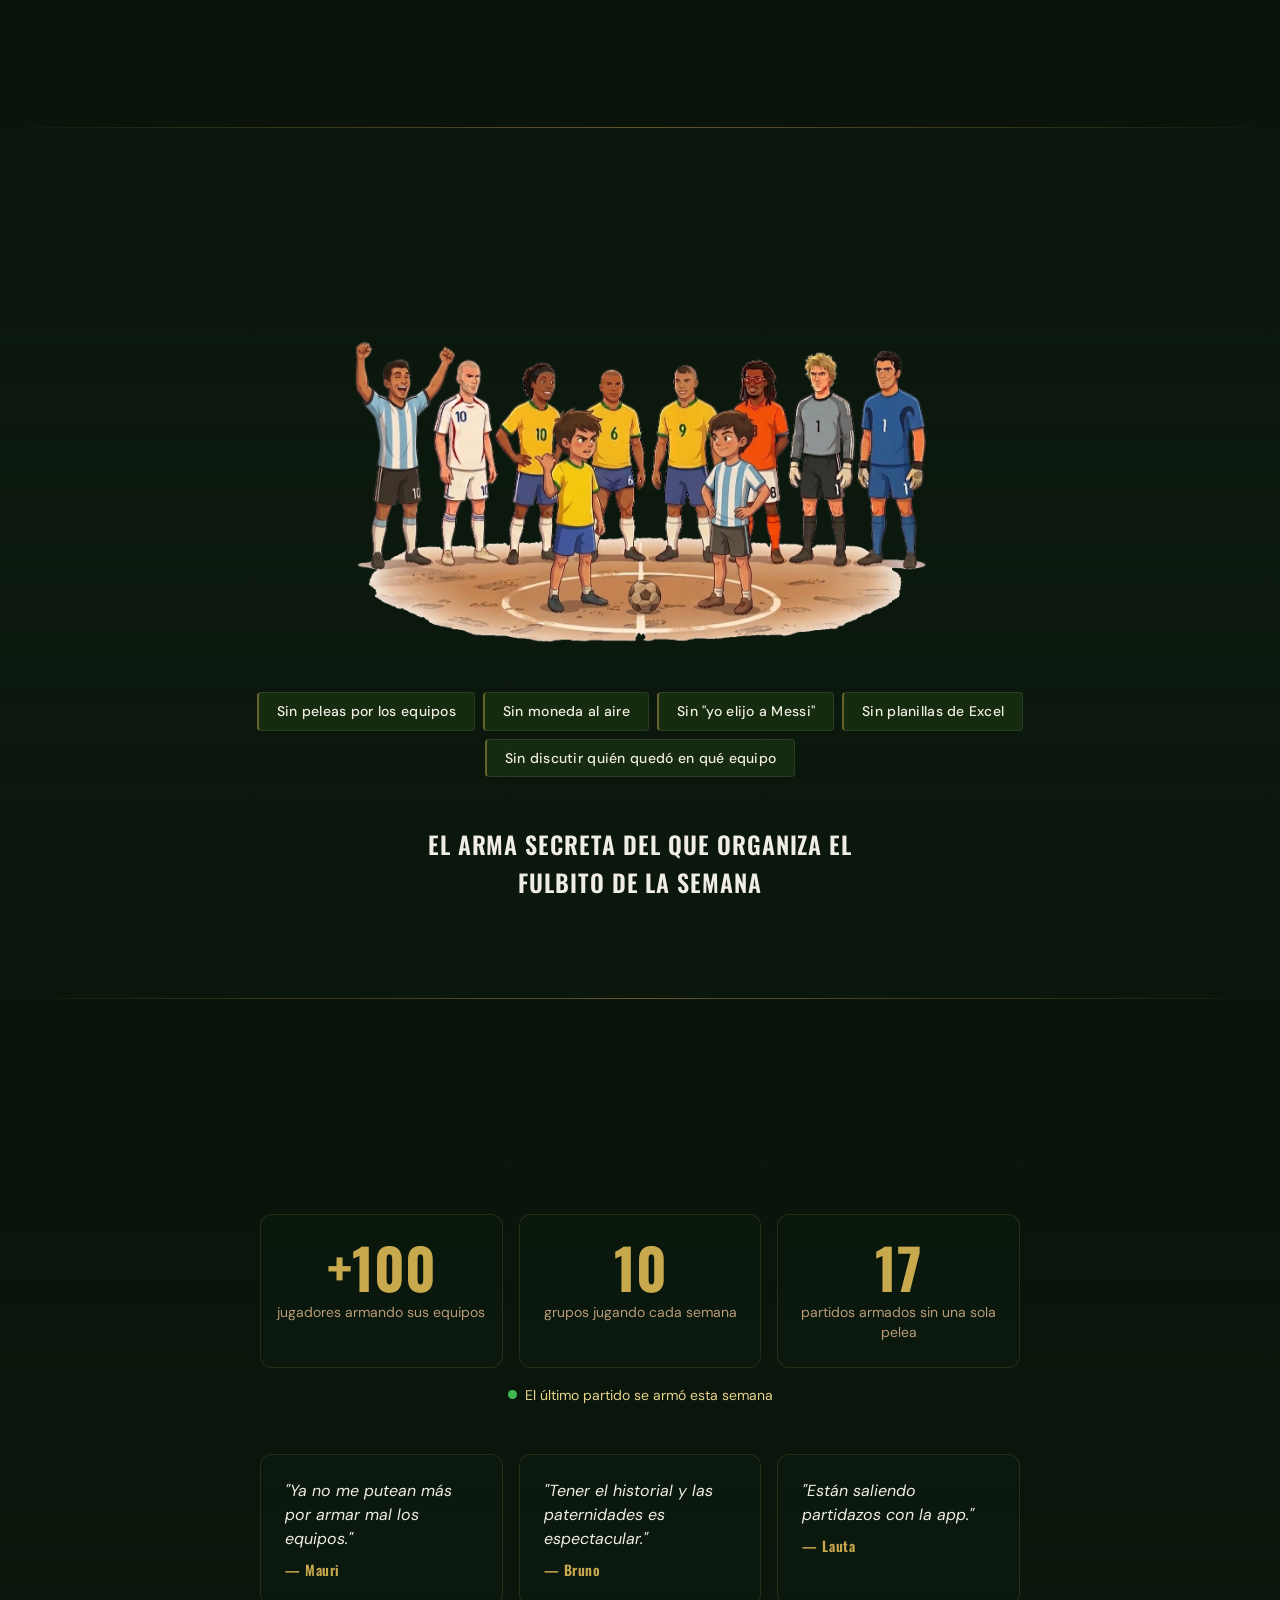
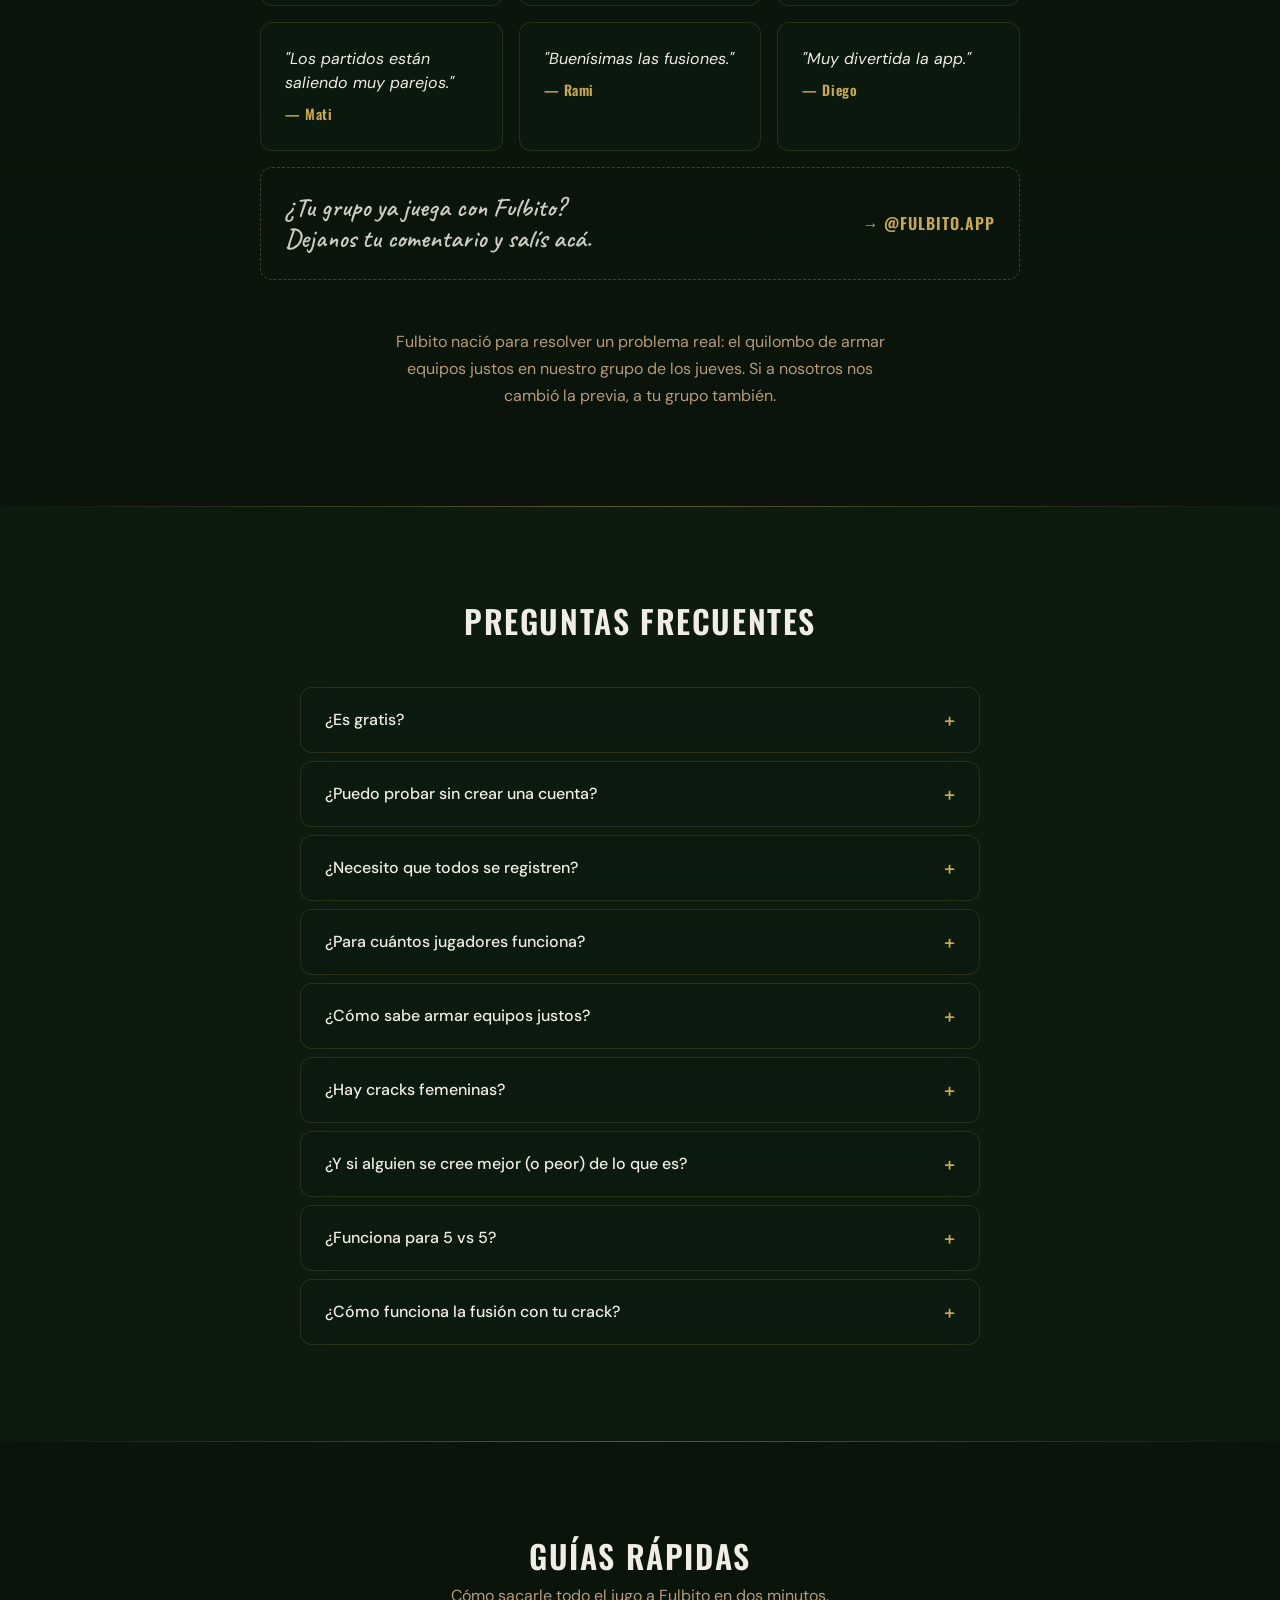
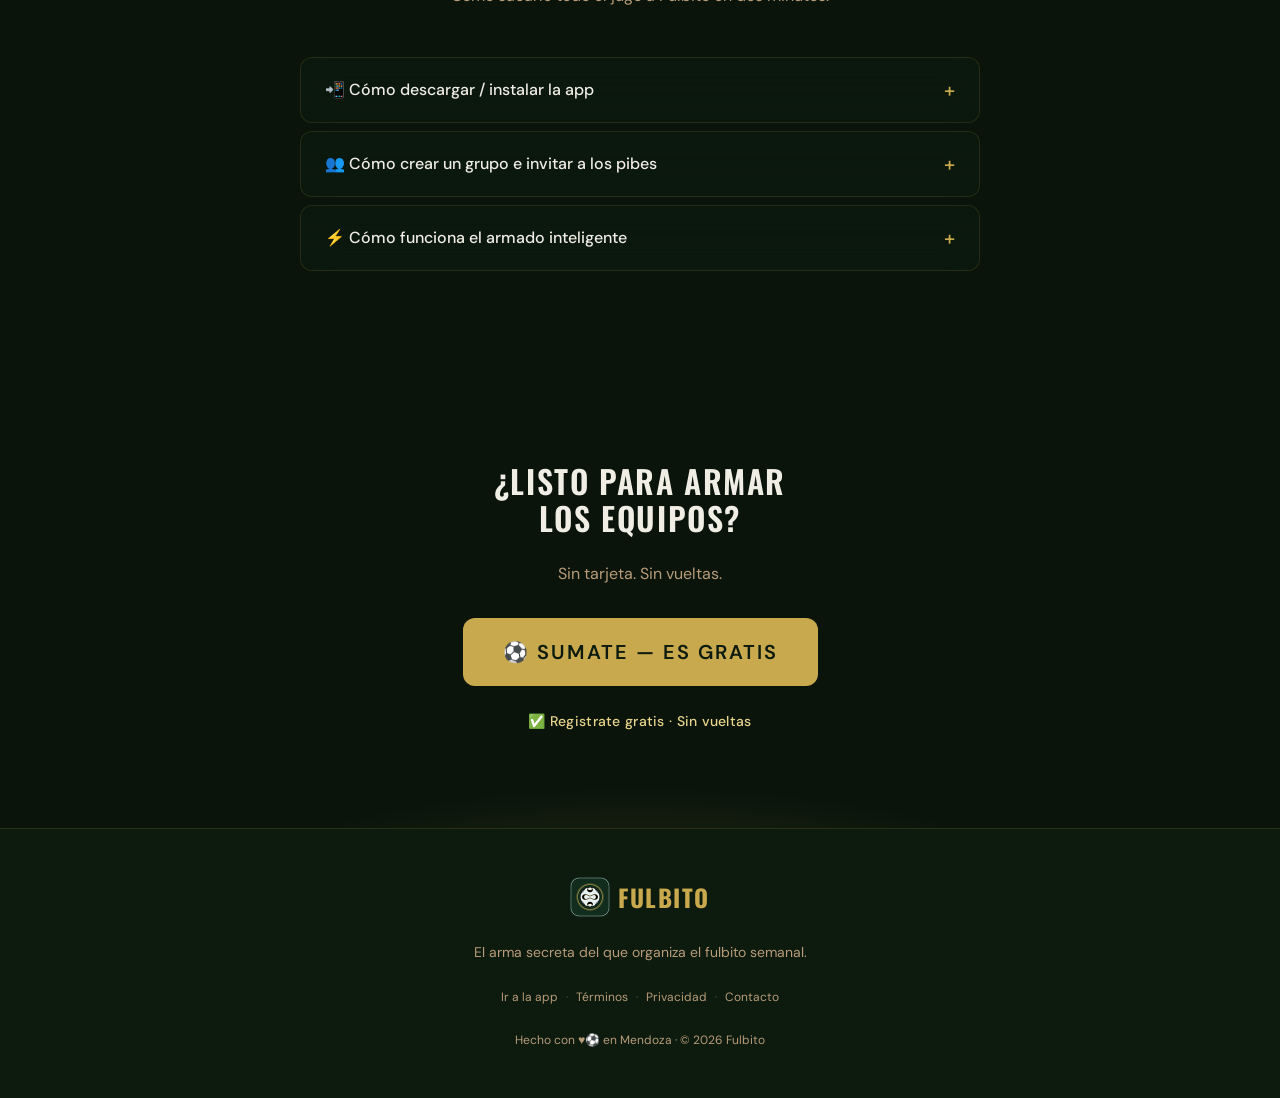
==== commit 61b04066: "Matar espacio muerto en pasos: flechas más chatas + pasos juntos; punta se dibuja después - Revertid" ====
--- a/index.html
+++ b/index.html
@@ -255,9 +255,9 @@
           </div>
 
           <div class="step-connector step-connector--rl" aria-hidden="true">
-            <svg viewBox="0 0 1000 560" fill="none" preserveAspectRatio="xMidYMid meet">
-              <path class="step-connector__line" pathLength="1" d="M150 116 C 40 540, 648 446, 770 470" />
-              <path class="step-connector__head" d="M744 452 L 770 470 L 752 496" />
+            <svg viewBox="0 0 1000 250" fill="none" preserveAspectRatio="xMidYMid meet">
+              <path class="step-connector__line" pathLength="1" d="M150 36 C 70 210, 600 232, 838 150" />
+              <path class="step-connector__head" pathLength="1" d="M806 150 L 838 150 L 822 178" />
             </svg>
           </div>
 
@@ -288,9 +288,9 @@
           </div>
 
           <div class="step-connector step-connector--lr" aria-hidden="true">
-            <svg viewBox="0 0 1000 560" fill="none" preserveAspectRatio="xMidYMid meet">
-              <path class="step-connector__line" pathLength="1" d="M150 116 C 40 540, 648 446, 770 470" />
-              <path class="step-connector__head" d="M744 452 L 770 470 L 752 496" />
+            <svg viewBox="0 0 1000 250" fill="none" preserveAspectRatio="xMidYMid meet">
+              <path class="step-connector__line" pathLength="1" d="M150 36 C 70 210, 600 232, 838 150" />
+              <path class="step-connector__head" pathLength="1" d="M806 150 L 838 150 L 822 178" />
             </svg>
           </div>
 
@@ -318,9 +318,9 @@
           </div>
 
           <div class="step-connector step-connector--rl" aria-hidden="true">
-            <svg viewBox="0 0 1000 560" fill="none" preserveAspectRatio="xMidYMid meet">
-              <path class="step-connector__line" pathLength="1" d="M150 116 C 40 540, 648 446, 770 470" />
-              <path class="step-connector__head" d="M744 452 L 770 470 L 752 496" />
+            <svg viewBox="0 0 1000 250" fill="none" preserveAspectRatio="xMidYMid meet">
+              <path class="step-connector__line" pathLength="1" d="M150 36 C 70 210, 600 232, 838 150" />
+              <path class="step-connector__head" pathLength="1" d="M806 150 L 838 150 L 822 178" />
             </svg>
           </div>
 
--- a/css/sections.css
+++ b/css/sections.css
@@ -355,7 +355,7 @@
 .steps-showcase {
   display: flex;
   flex-direction: column;
-  gap: var(--space-4xl);
+  gap: var(--space-lg);
 }
 
 .step-showcase {
@@ -1698,7 +1698,7 @@
    Se dibujan (stroke-dashoffset) al entrar en vista (.is-drawn vía JS). */
 .step-connector {
   width: 100%;
-  margin: -150px 0;
+  margin: -28px 0;
   pointer-events: none;
 }
 .step-connector svg {
@@ -1716,23 +1716,24 @@
   fill: none;
   opacity: 0.30;
 }
-.step-connector__line {
+/* línea y punta se dibujan con stroke-dashoffset; la punta arranca
+   recién cuando la línea TERMINÓ de dibujarse (delay > duración línea). */
+.step-connector__line,
+.step-connector__head {
   stroke-dasharray: 1;
   stroke-dashoffset: 1;
 }
 .step-connector.is-drawn .step-connector__line {
   stroke-dashoffset: 0;
-  transition: stroke-dashoffset 1.1s ease;
-}
-.step-connector__head { opacity: 0; }
-/* la punta aparece recién DESPUÉS de que la línea termina de dibujarse */
+  transition: stroke-dashoffset 1s ease;
+}
 .step-connector.is-drawn .step-connector__head {
-  opacity: 0.30;
-  transition: opacity 0.25s ease 1.35s;
+  stroke-dashoffset: 0;
+  transition: stroke-dashoffset 0.3s ease 1.35s;
 }
 @media (prefers-reduced-motion: reduce) {
-  .step-connector__line { stroke-dashoffset: 0; }
-  .step-connector__head { opacity: 0.30; }
+  .step-connector__line,
+  .step-connector__head { stroke-dashoffset: 0; }
 }
 /* en mobile los pasos se apilan centrados: el cruce diagonal no aplica */
 @media (max-width: 680px) {
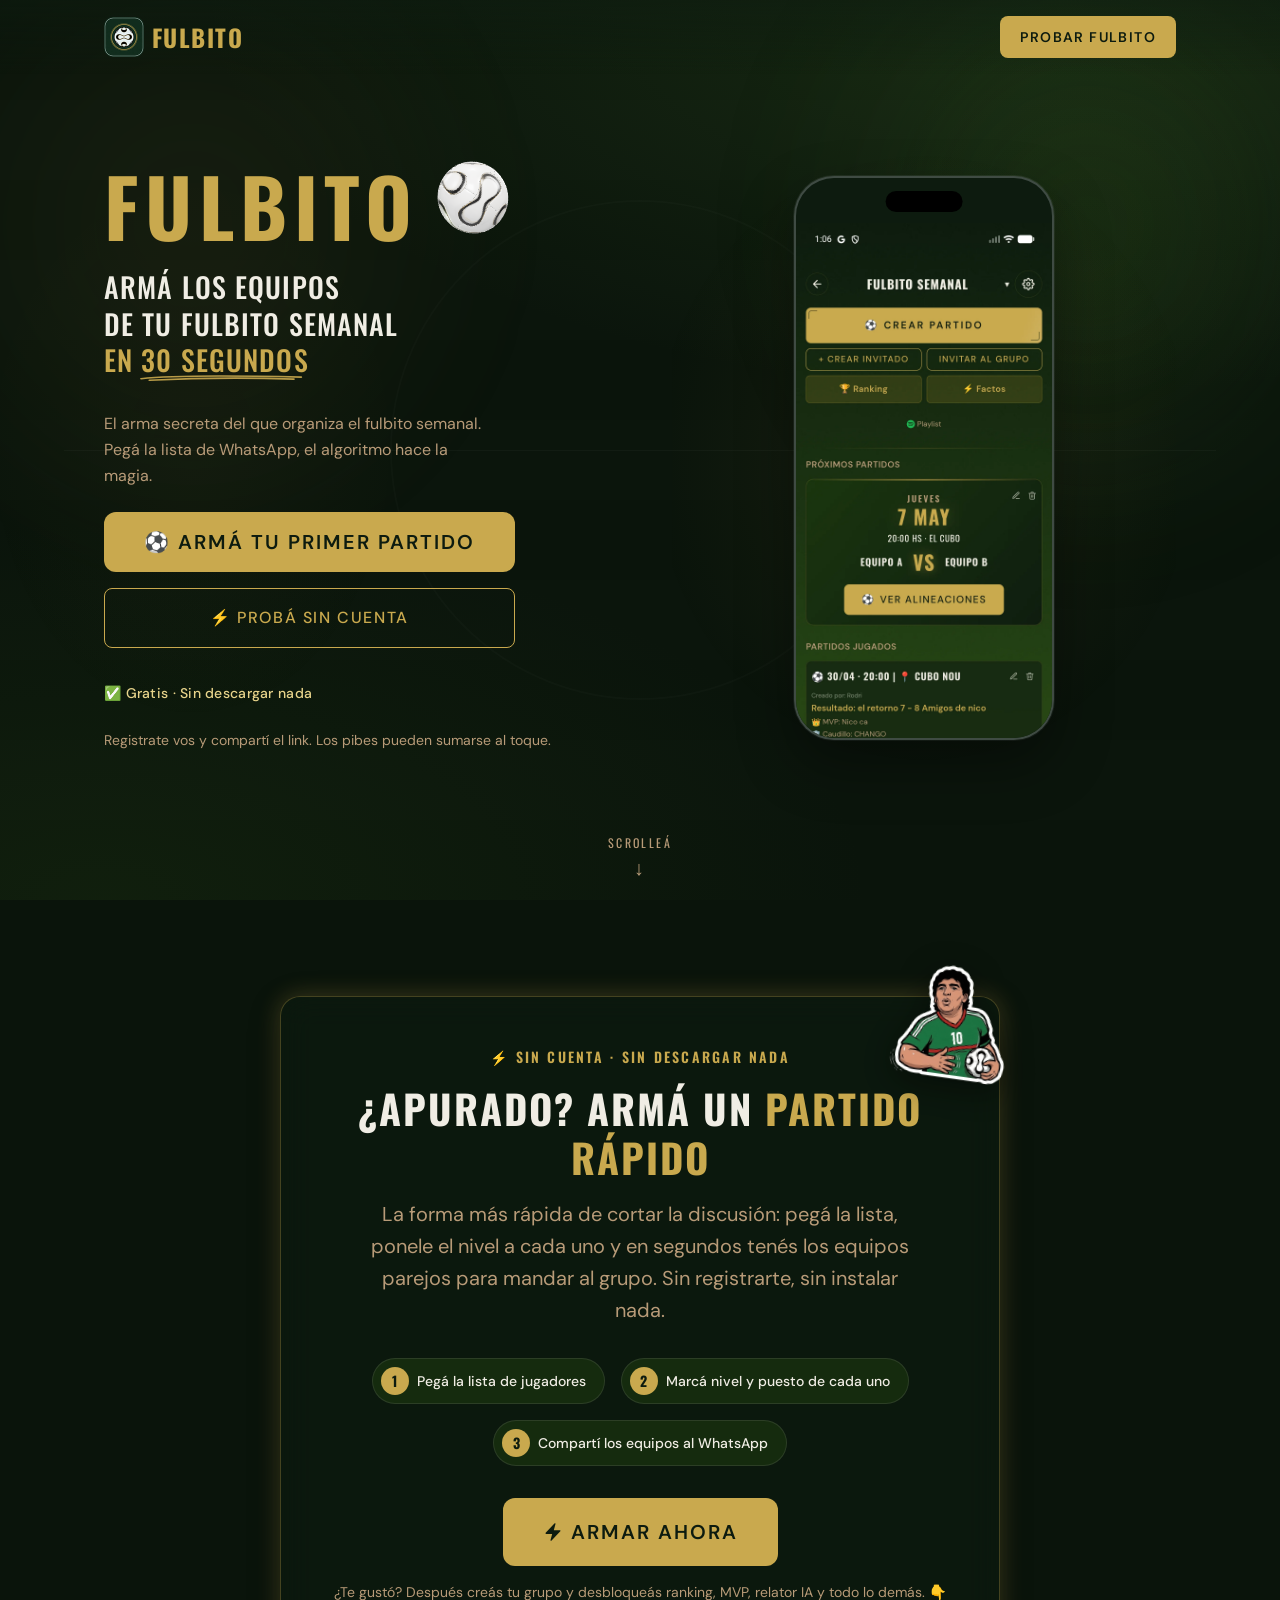
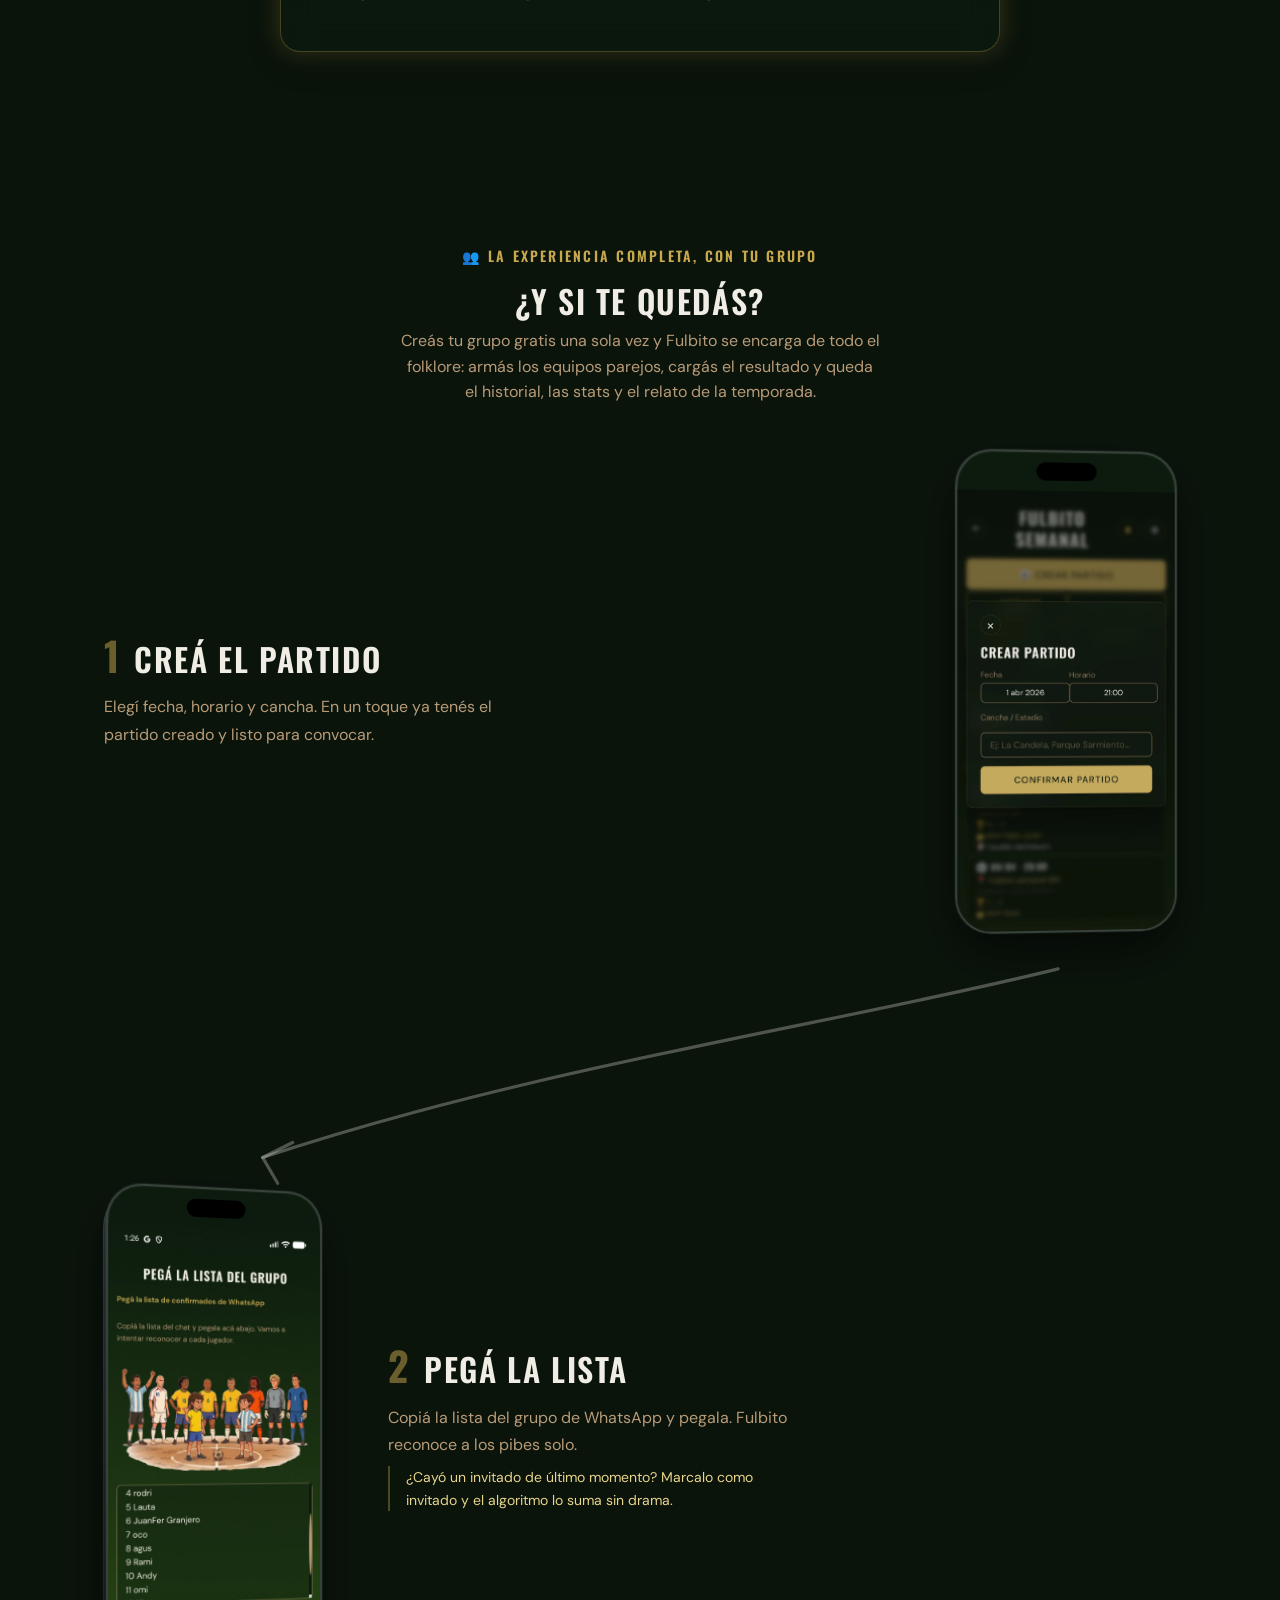
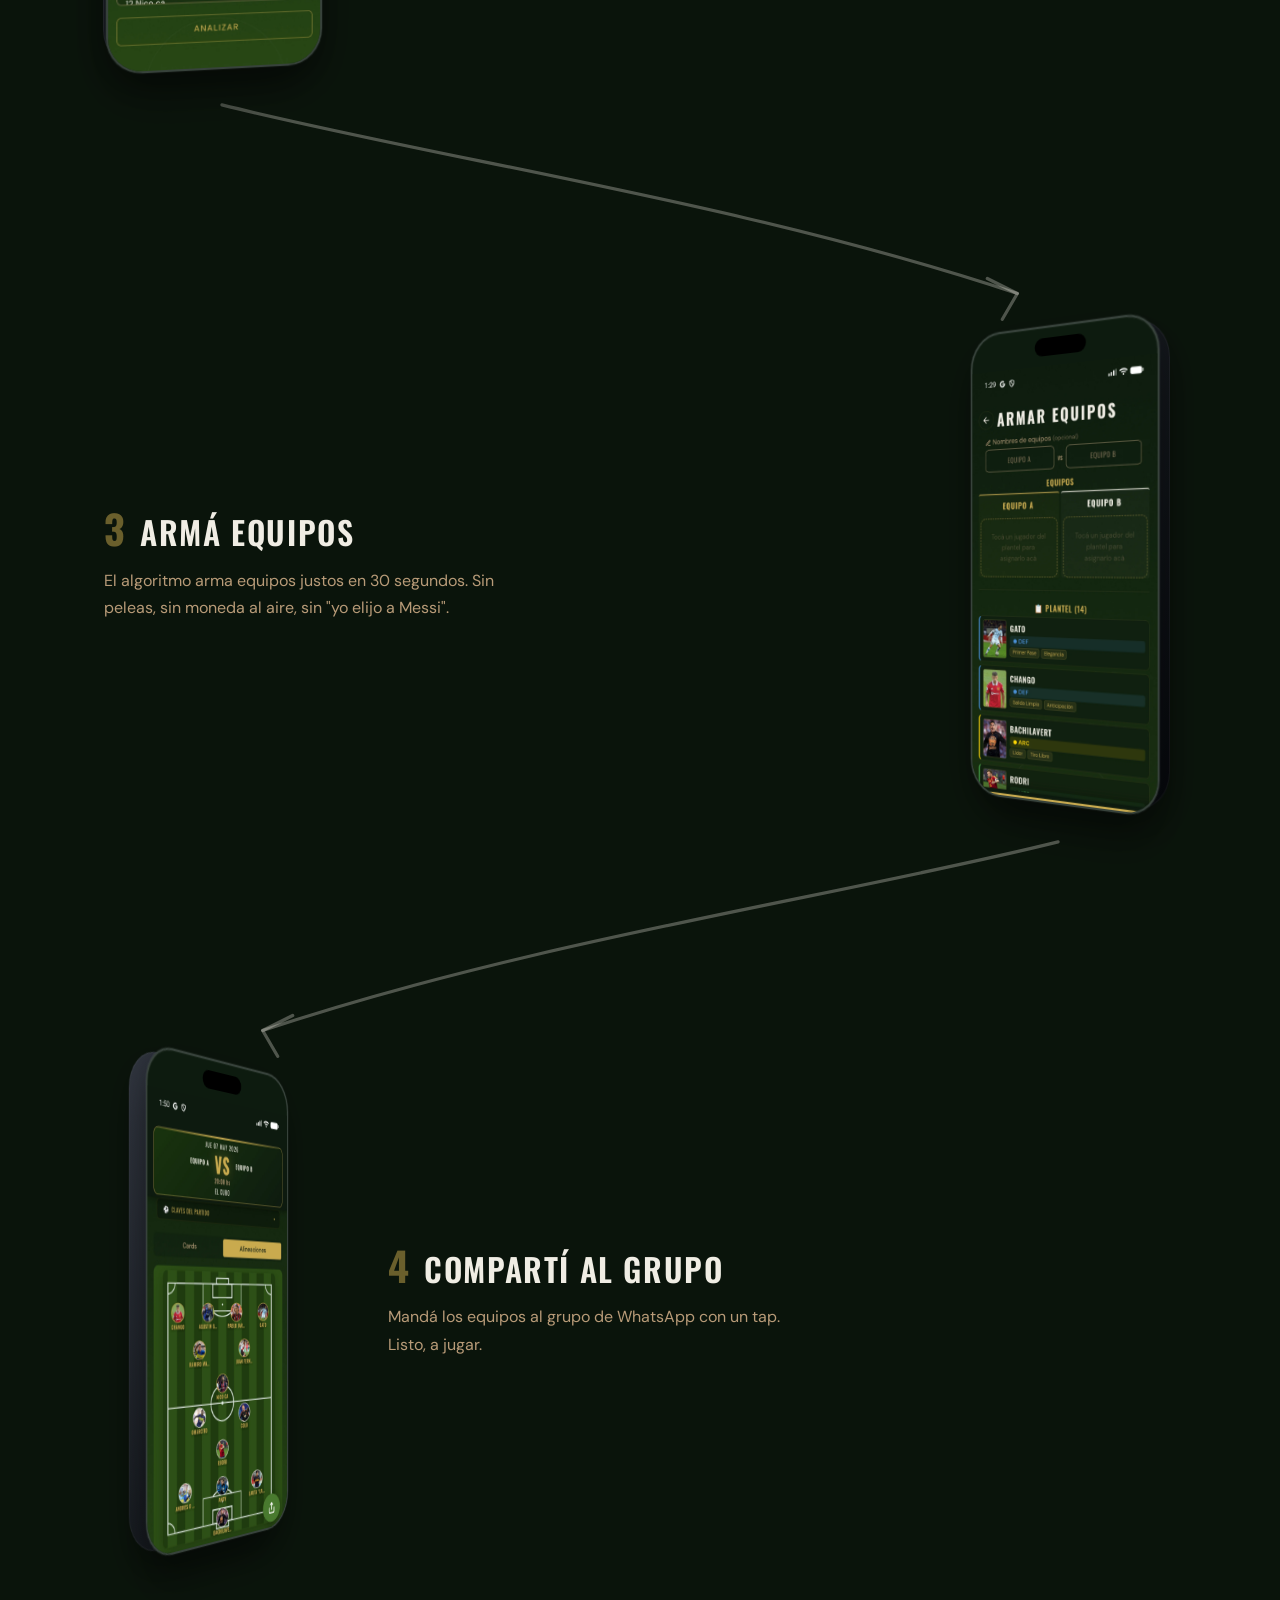
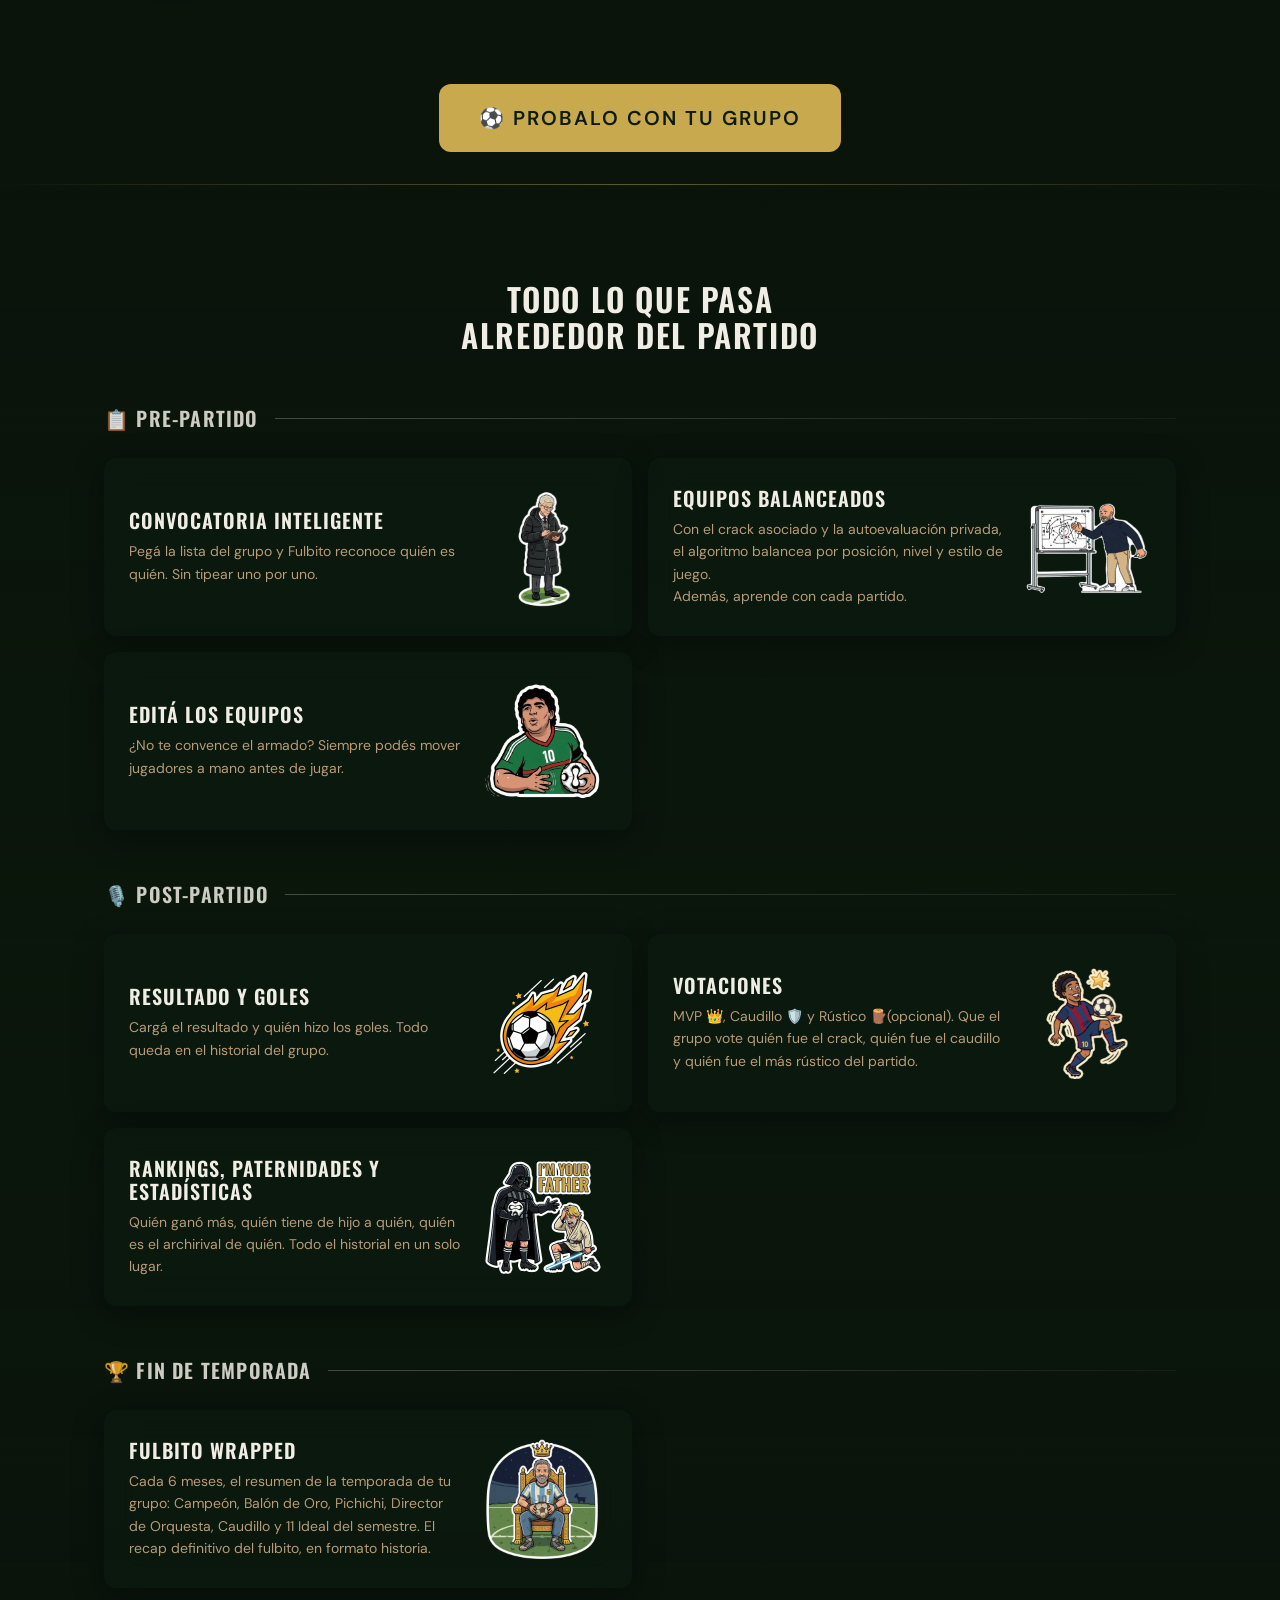
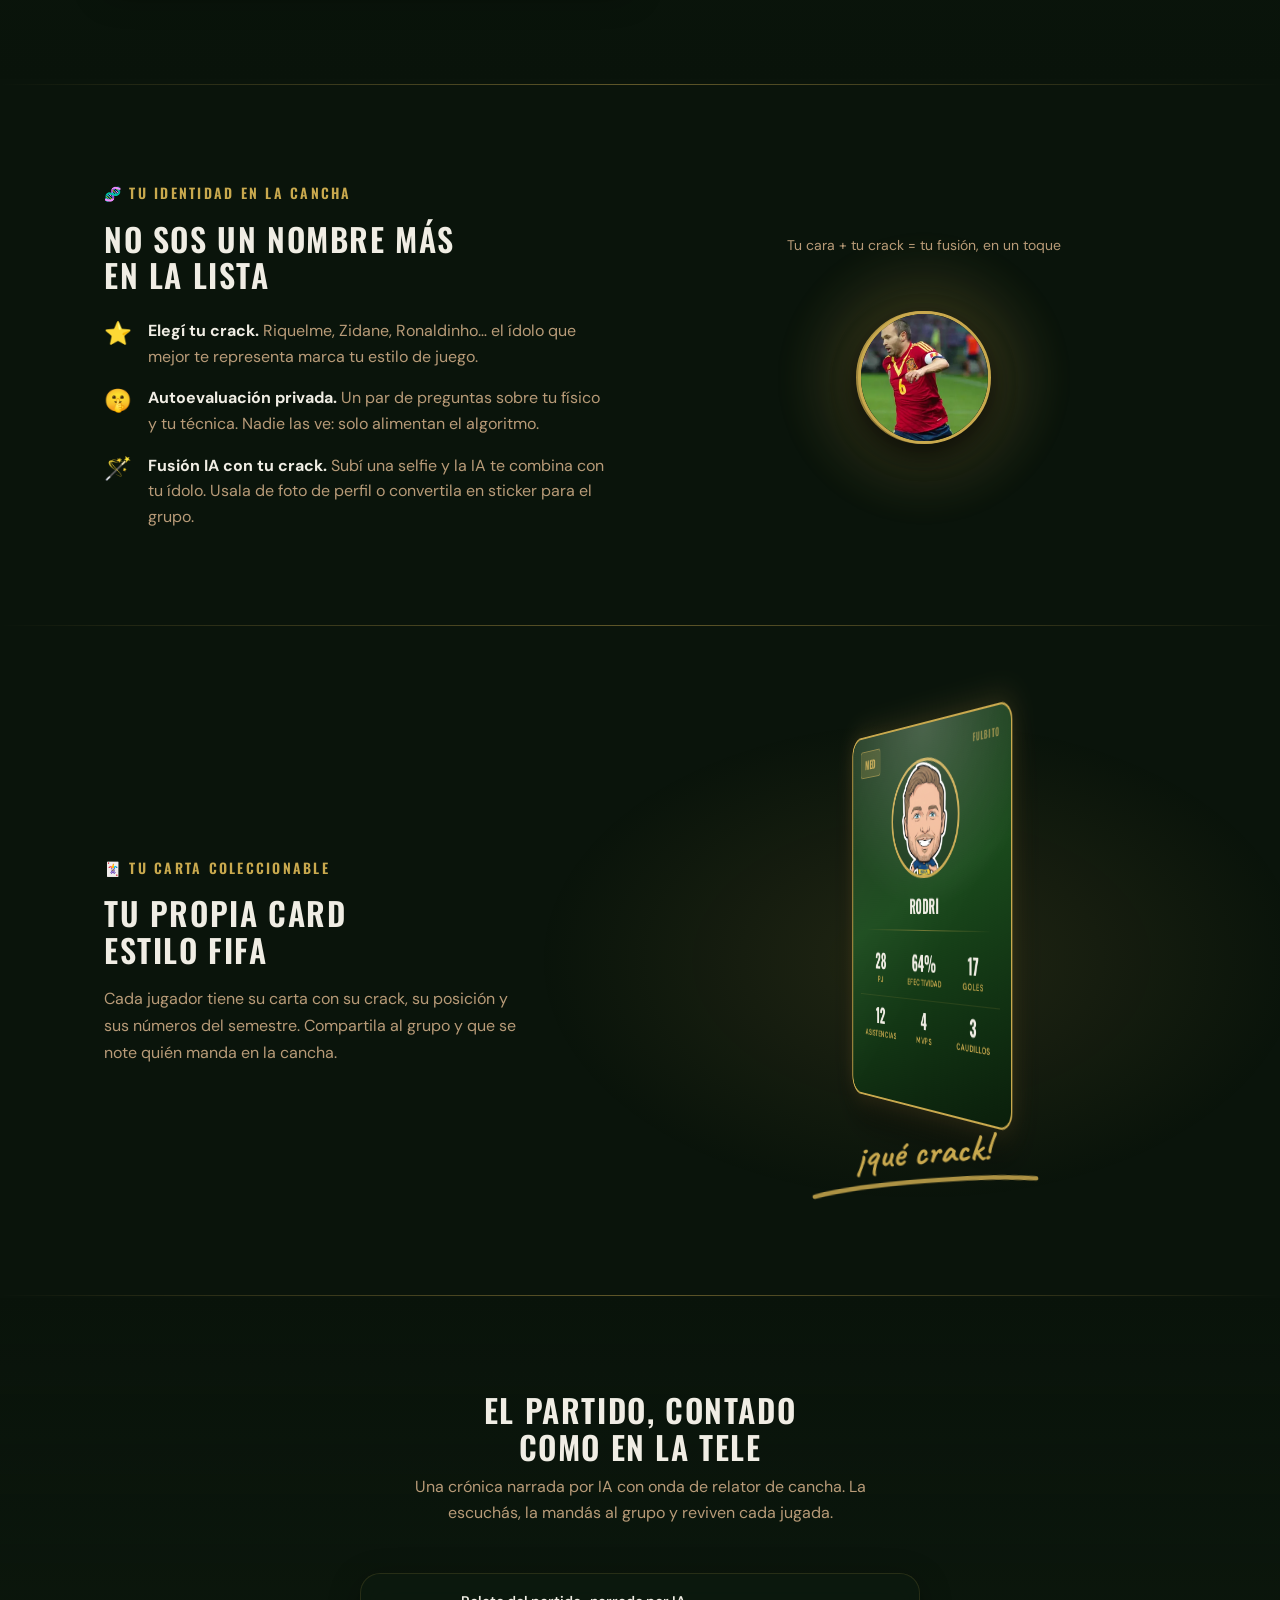
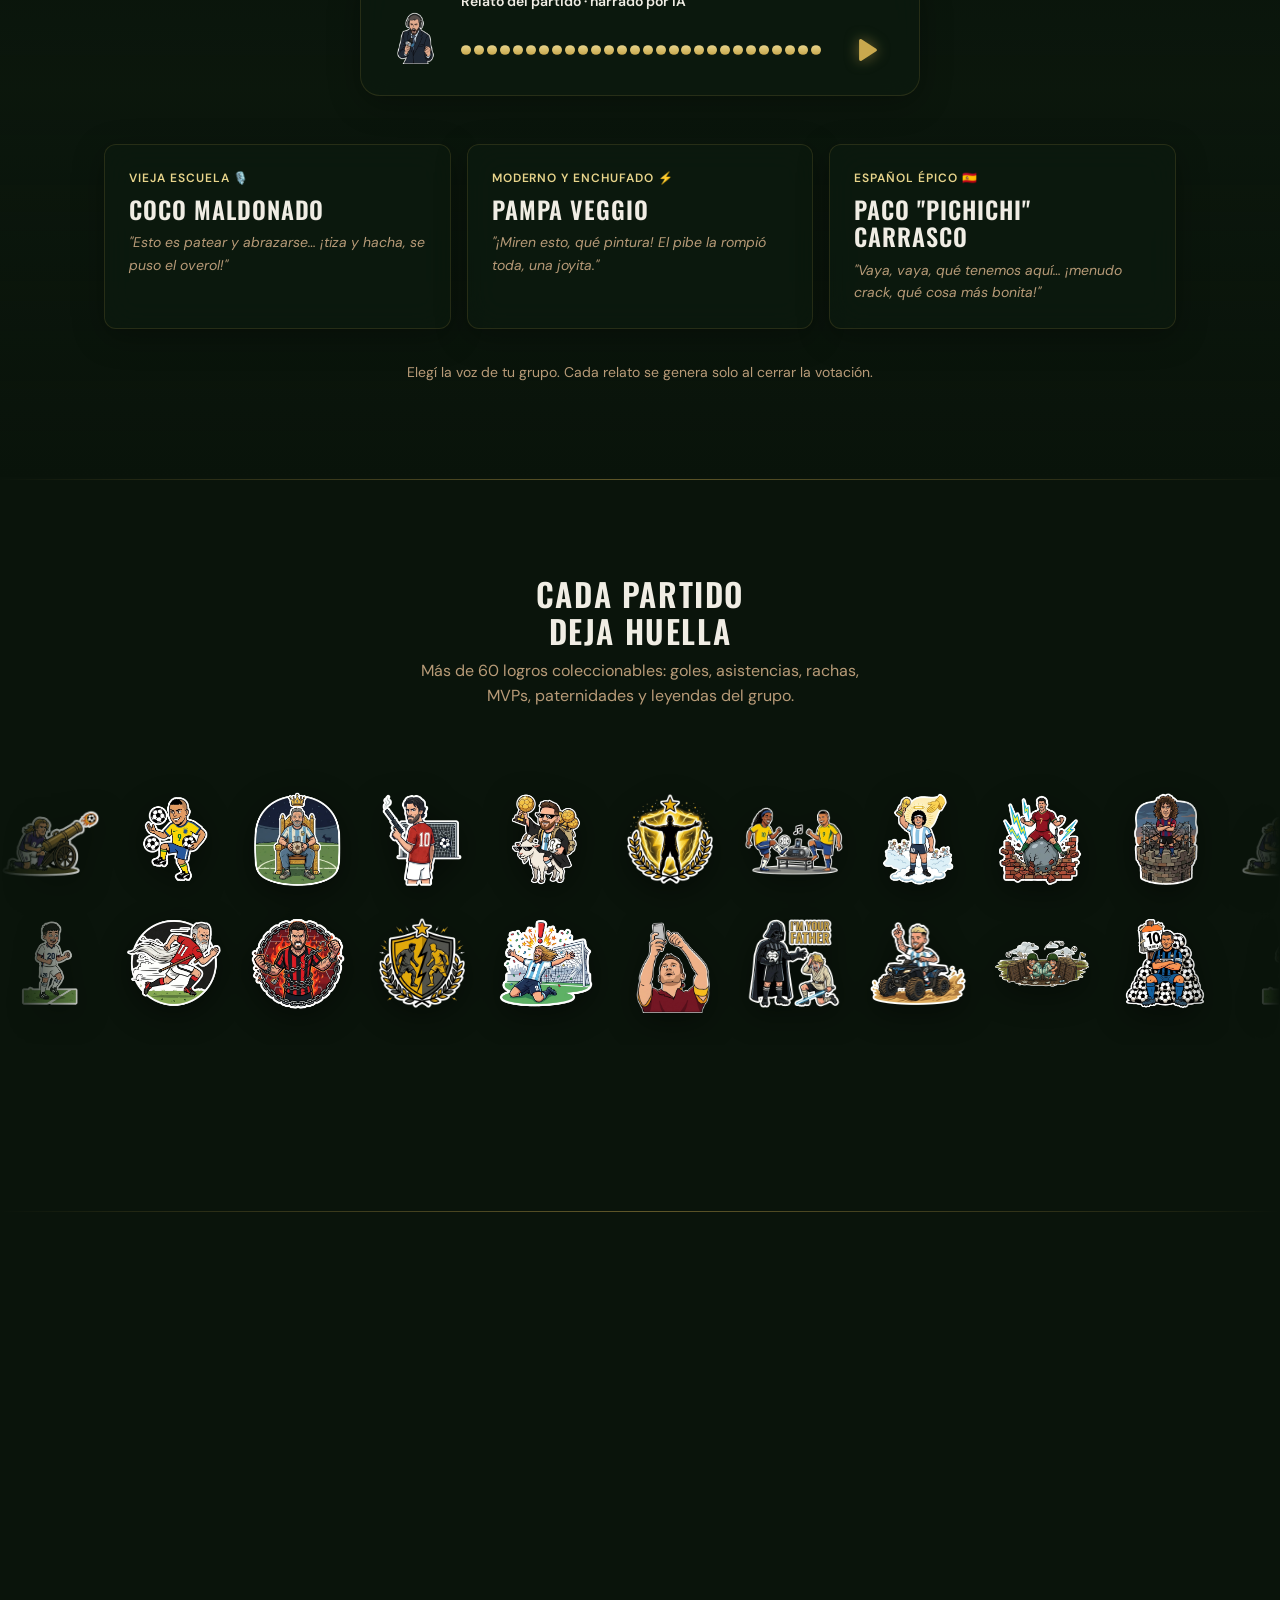
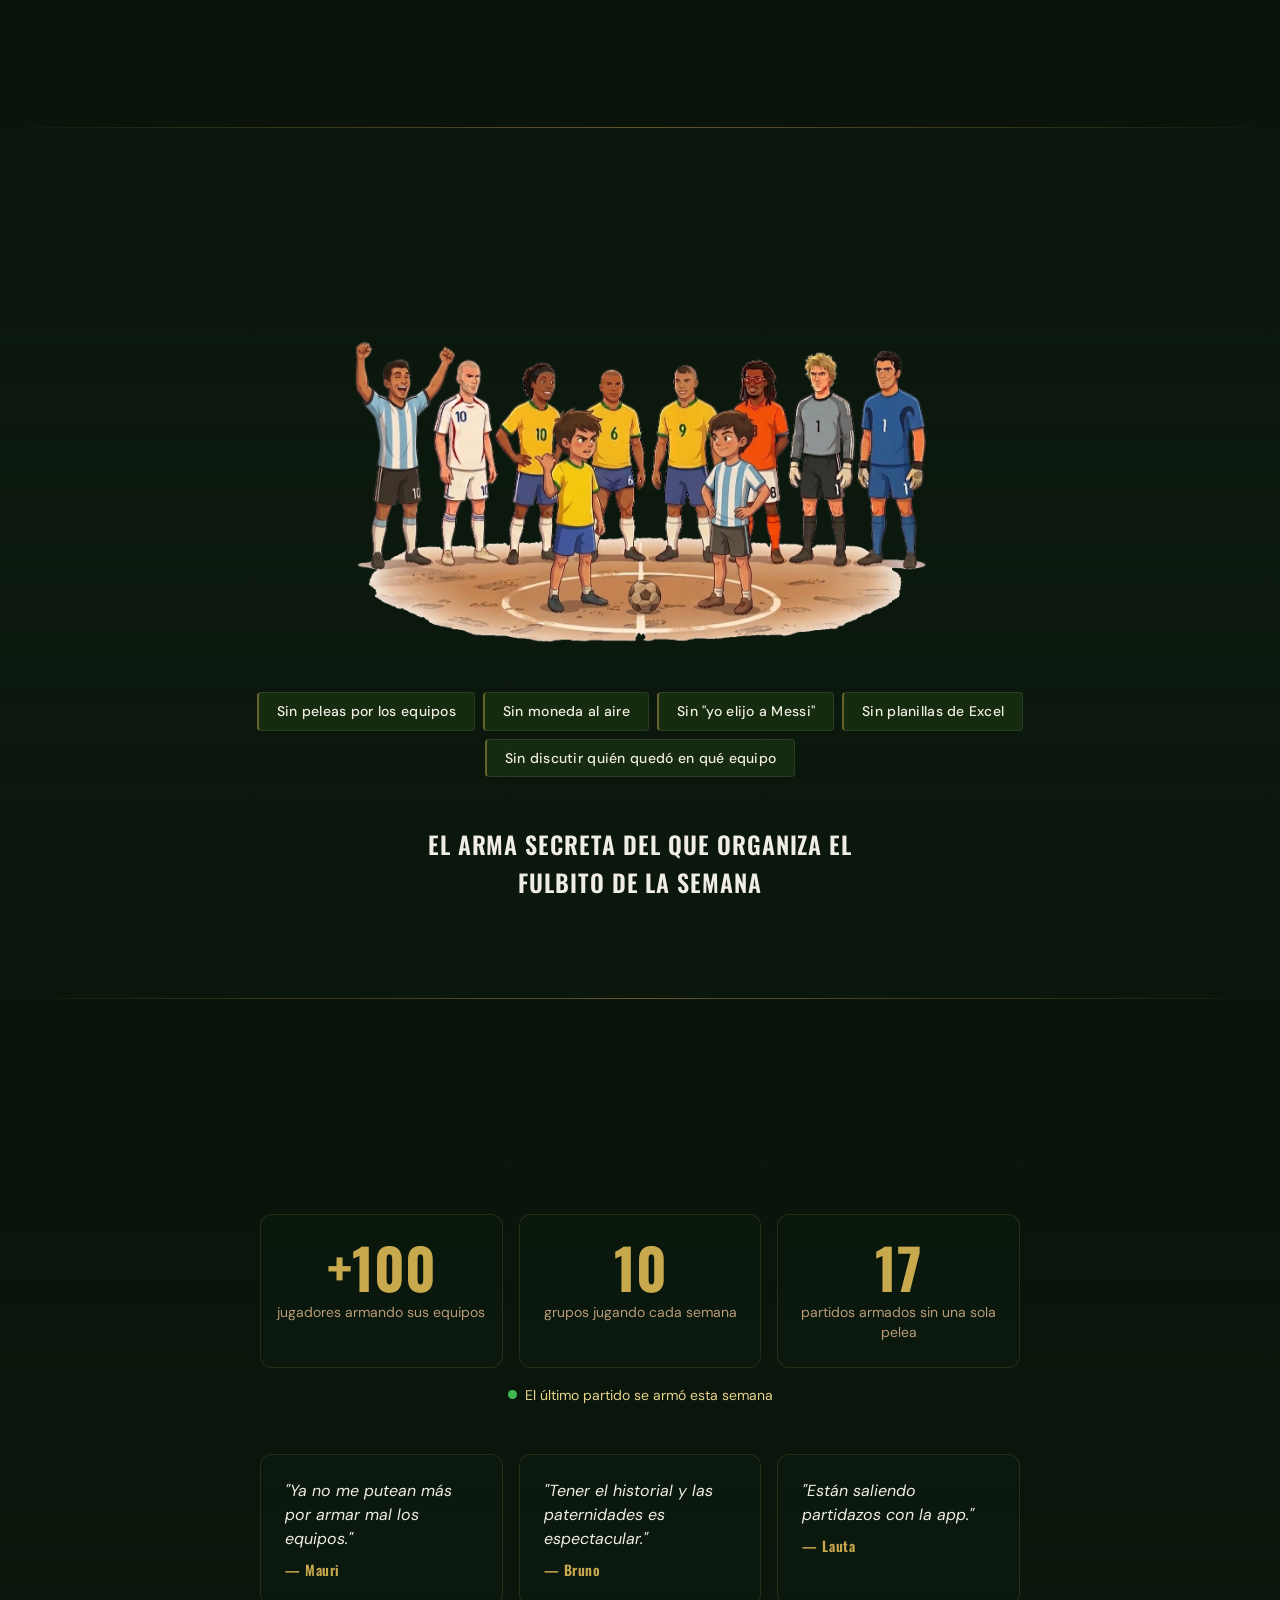
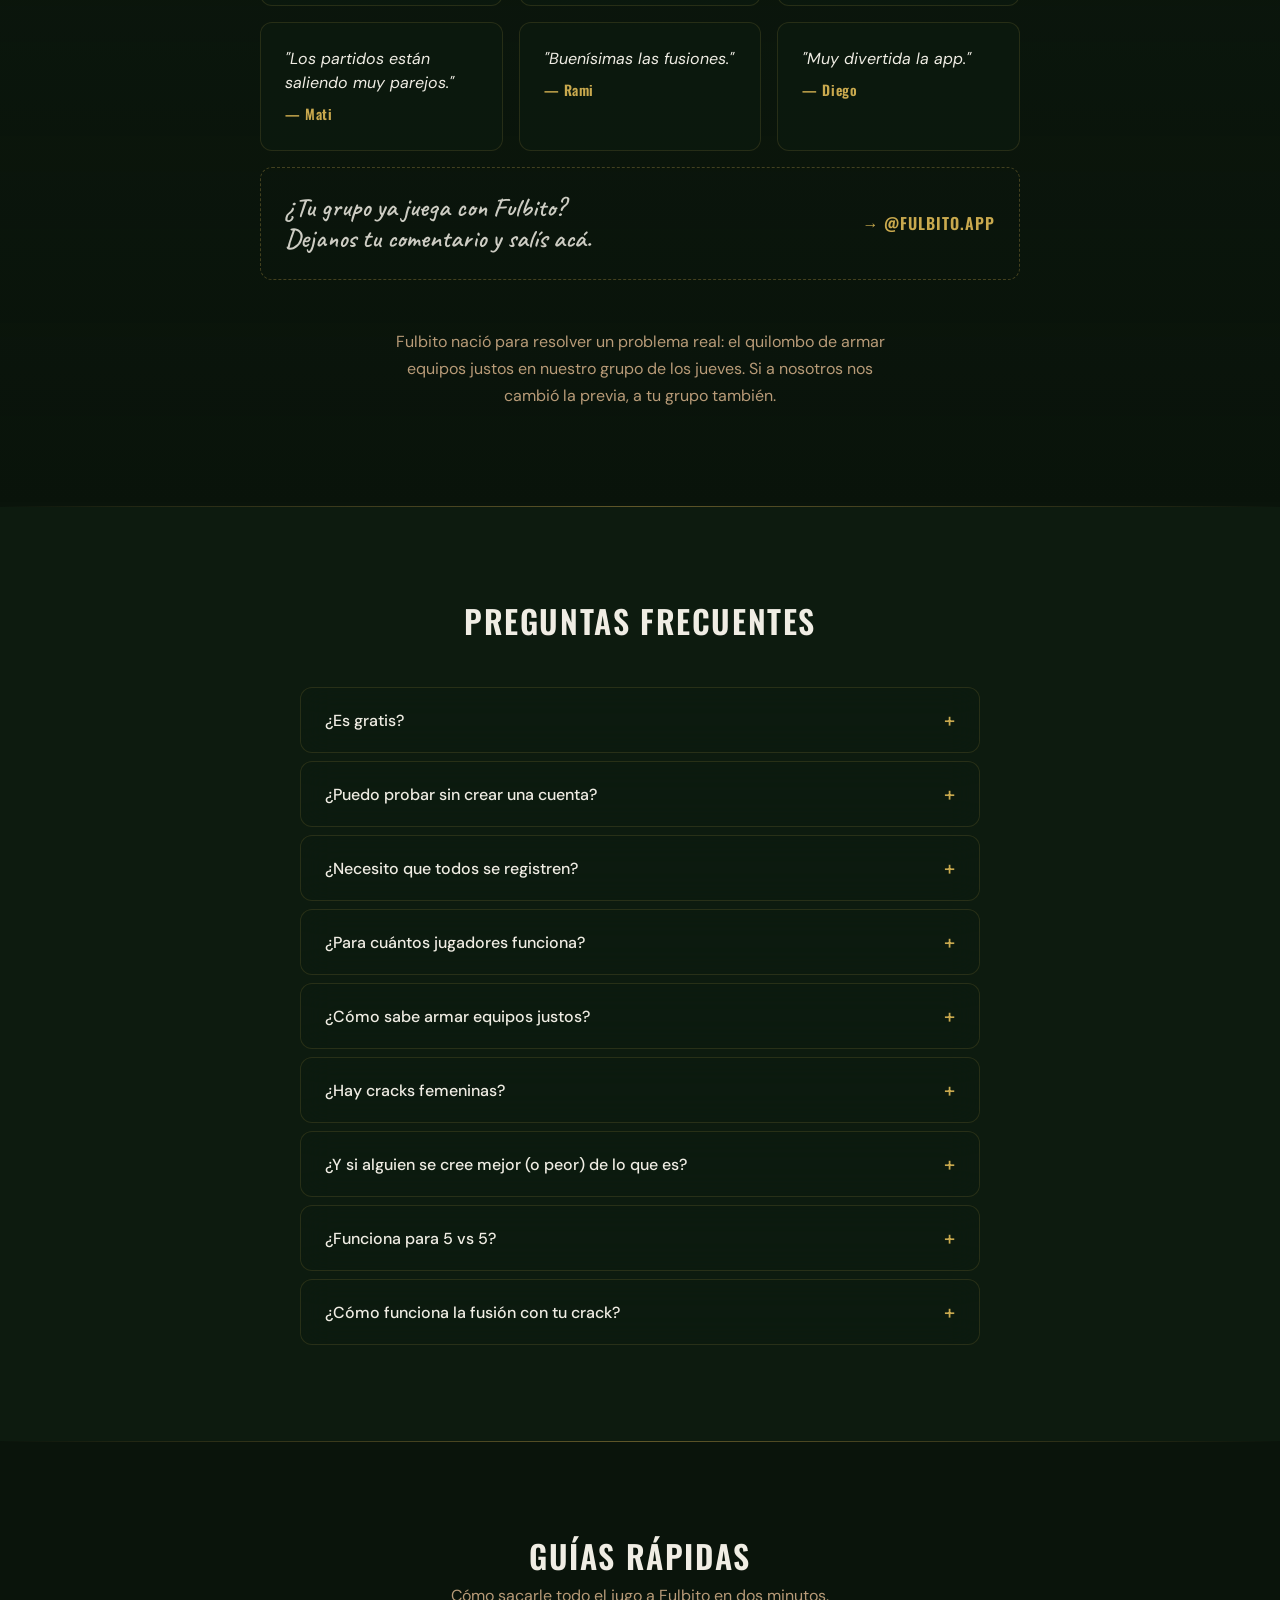
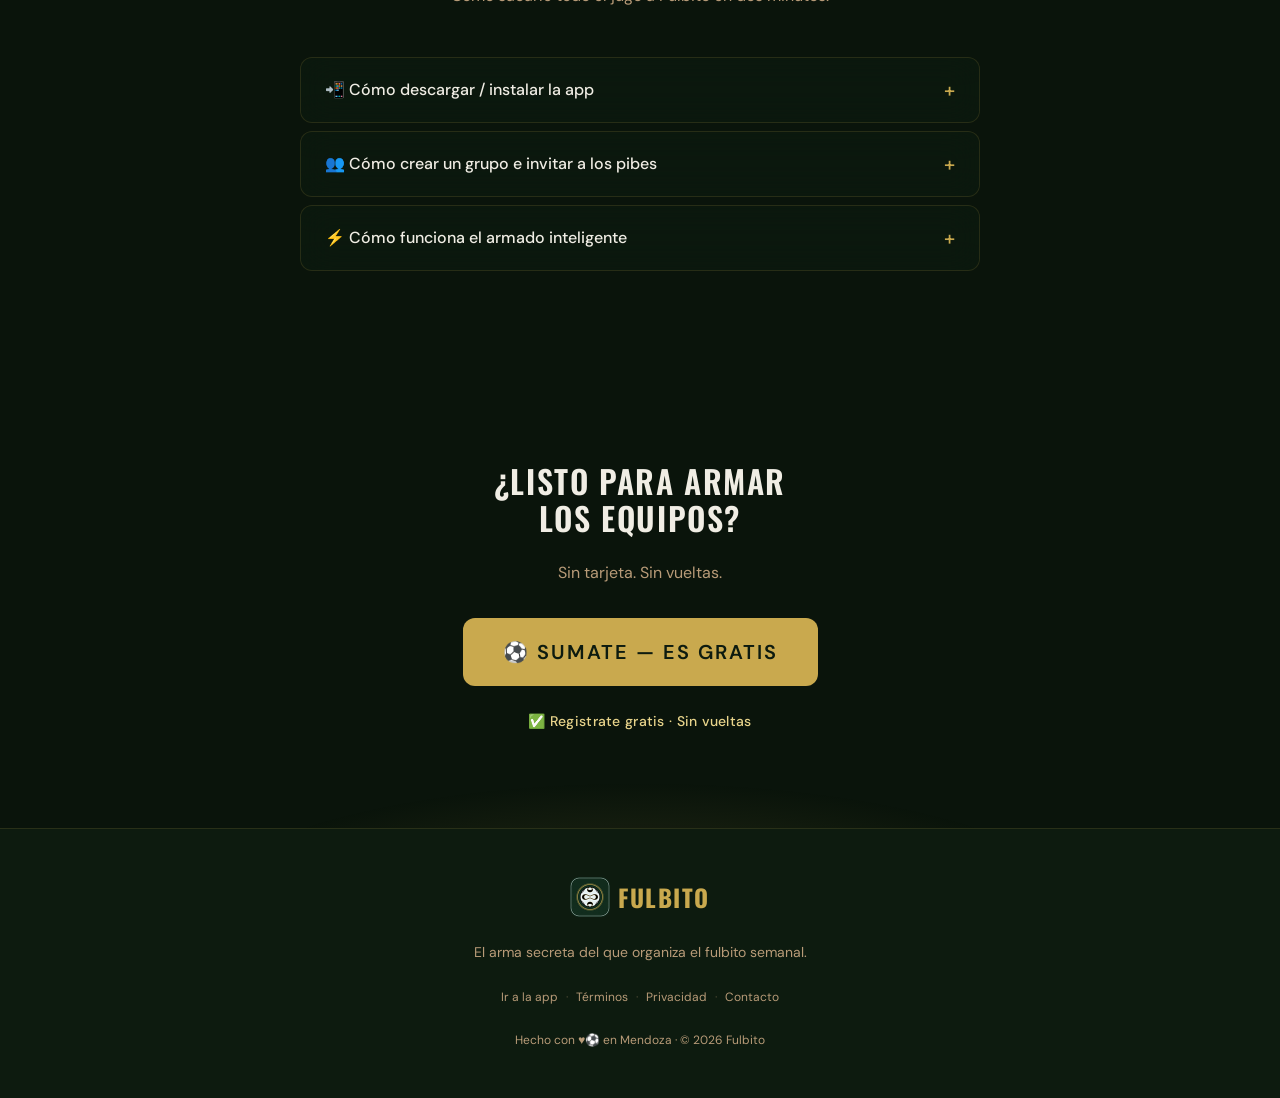
==== commit 510cd5ae: "Flecha de pasos apunta al teléfono, fusión como #18, aire entre pasos en mobile - Conectores: la cur" ====
--- a/index.html
+++ b/index.html
@@ -256,8 +256,8 @@
 
           <div class="step-connector step-connector--rl" aria-hidden="true">
             <svg viewBox="0 0 1000 250" fill="none" preserveAspectRatio="xMidYMid meet">
-              <path class="step-connector__line" pathLength="1" d="M150 36 C 70 210, 600 232, 838 150" />
-              <path class="step-connector__head" pathLength="1" d="M806 150 L 838 150 L 822 178" />
+              <path class="step-connector__line" pathLength="1" d="M110 40 C 320 92, 600 132, 852 216" />
+              <path class="step-connector__head" pathLength="1" d="M824 202 L 852 216 L 838 240" />
             </svg>
           </div>
 
@@ -289,8 +289,8 @@
 
           <div class="step-connector step-connector--lr" aria-hidden="true">
             <svg viewBox="0 0 1000 250" fill="none" preserveAspectRatio="xMidYMid meet">
-              <path class="step-connector__line" pathLength="1" d="M150 36 C 70 210, 600 232, 838 150" />
-              <path class="step-connector__head" pathLength="1" d="M806 150 L 838 150 L 822 178" />
+              <path class="step-connector__line" pathLength="1" d="M110 40 C 320 92, 600 132, 852 216" />
+              <path class="step-connector__head" pathLength="1" d="M824 202 L 852 216 L 838 240" />
             </svg>
           </div>
 
@@ -319,8 +319,8 @@
 
           <div class="step-connector step-connector--rl" aria-hidden="true">
             <svg viewBox="0 0 1000 250" fill="none" preserveAspectRatio="xMidYMid meet">
-              <path class="step-connector__line" pathLength="1" d="M150 36 C 70 210, 600 232, 838 150" />
-              <path class="step-connector__head" pathLength="1" d="M806 150 L 838 150 L 822 178" />
+              <path class="step-connector__line" pathLength="1" d="M110 40 C 320 92, 600 132, 852 216" />
+              <path class="step-connector__head" pathLength="1" d="M824 202 L 852 216 L 838 240" />
             </svg>
           </div>
 
@@ -511,9 +511,9 @@
                 </div>
               </div>
               <span class="fusion-tag" aria-hidden="true">este sos vos</span>
-              <svg class="fusion-arrow" viewBox="0 0 150 140" fill="none" aria-hidden="true">
-                <path d="M14 130 C 2 80, 44 44, 114 52" />
-                <path d="M95 42 L 118 50 L 107 74" />
+              <svg class="fusion-arrow" viewBox="0 0 140 150" fill="none" aria-hidden="true">
+                <path d="M20 140 C 8 76, 64 42, 120 42" />
+                <path d="M101 32 L 120 42 L 101 52" />
               </svg>
             </div>
           </div>
--- a/css/sections.css
+++ b/css/sections.css
@@ -1625,8 +1625,8 @@
 .fusion { position: relative; }
 .fusion-tag {
   position: absolute;
-  top: 262px;
-  left: max(2px, calc(50% - 168px));
+  top: 250px;
+  left: max(-58px, calc(50% - 178px));
   font-family: var(--font-chalk);
   font-weight: 700;
   font-size: clamp(1.25rem, 2.6vw, 1.7rem);
@@ -1641,9 +1641,9 @@
 }
 .fusion-arrow {
   position: absolute;
-  top: 176px;
-  left: max(-16px, calc(50% - 170px));
-  width: 138px;
+  top: 106px;
+  left: max(-60px, calc(50% - 195px));
+  width: 130px;
   height: auto;
   pointer-events: none;
   overflow: visible;
@@ -1735,9 +1735,11 @@
   .step-connector__line,
   .step-connector__head { stroke-dashoffset: 0; }
 }
-/* en mobile los pasos se apilan centrados: el cruce diagonal no aplica */
+/* en mobile los pasos se apilan centrados: el cruce diagonal no aplica.
+   Como no hay conector, hace falta más aire entre pasos. */
 @media (max-width: 680px) {
   .step-connector { display: none; }
+  .steps-showcase { gap: var(--space-4xl); }
 }
 
 /* Garabatos de pizarrón (cruces y círculos con flecha) — decorativos */
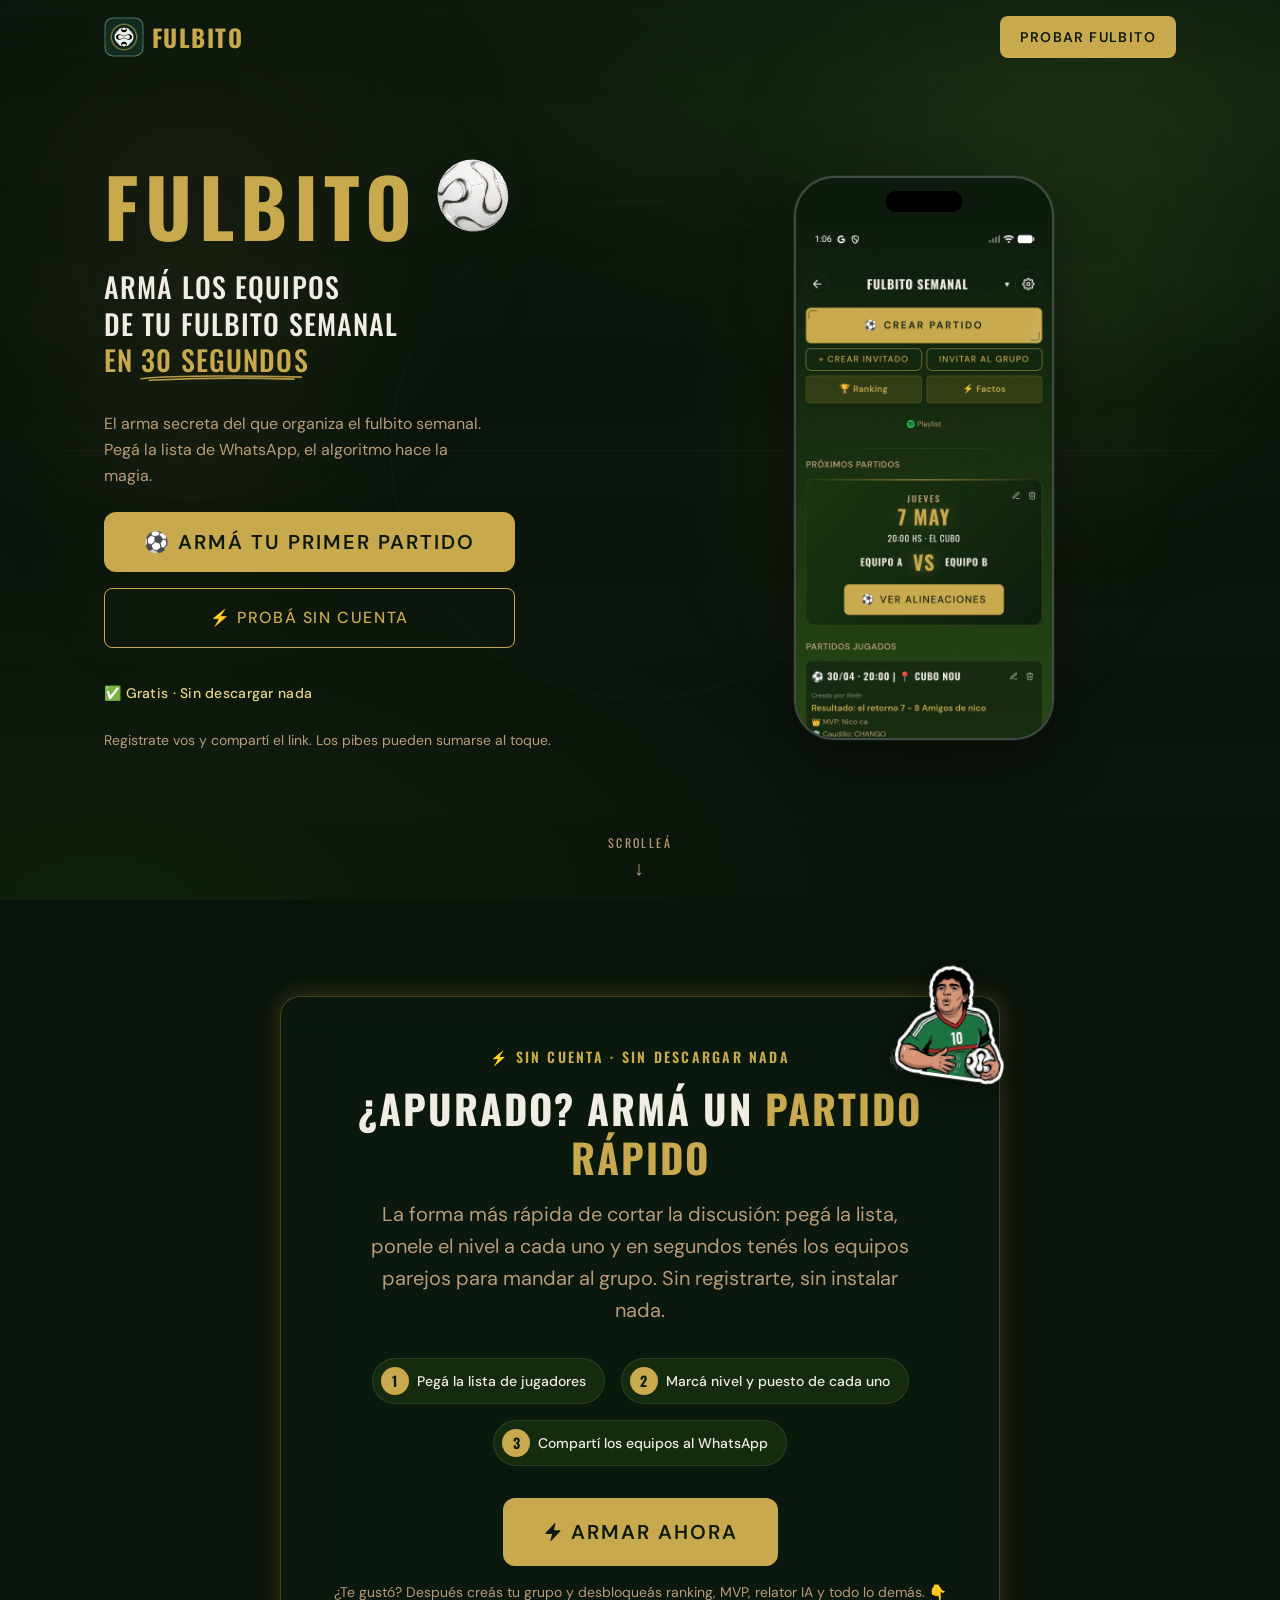
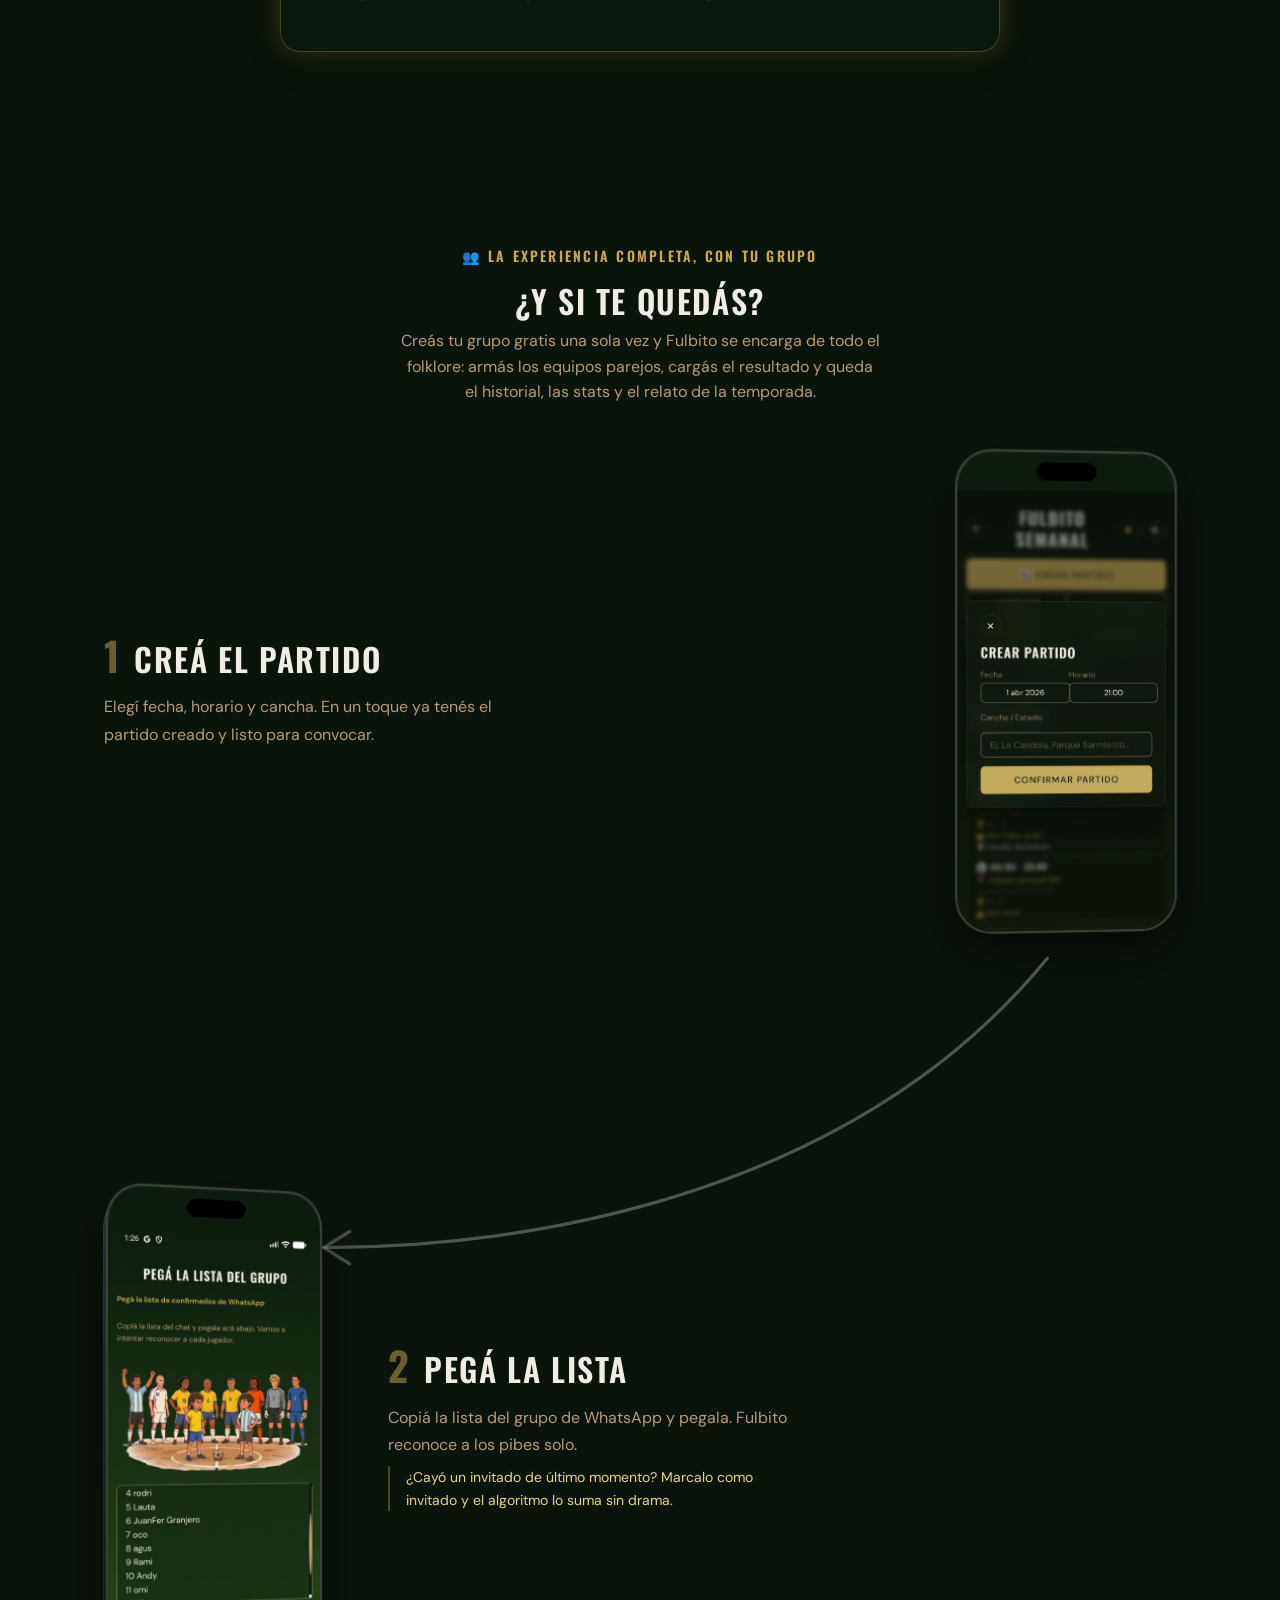
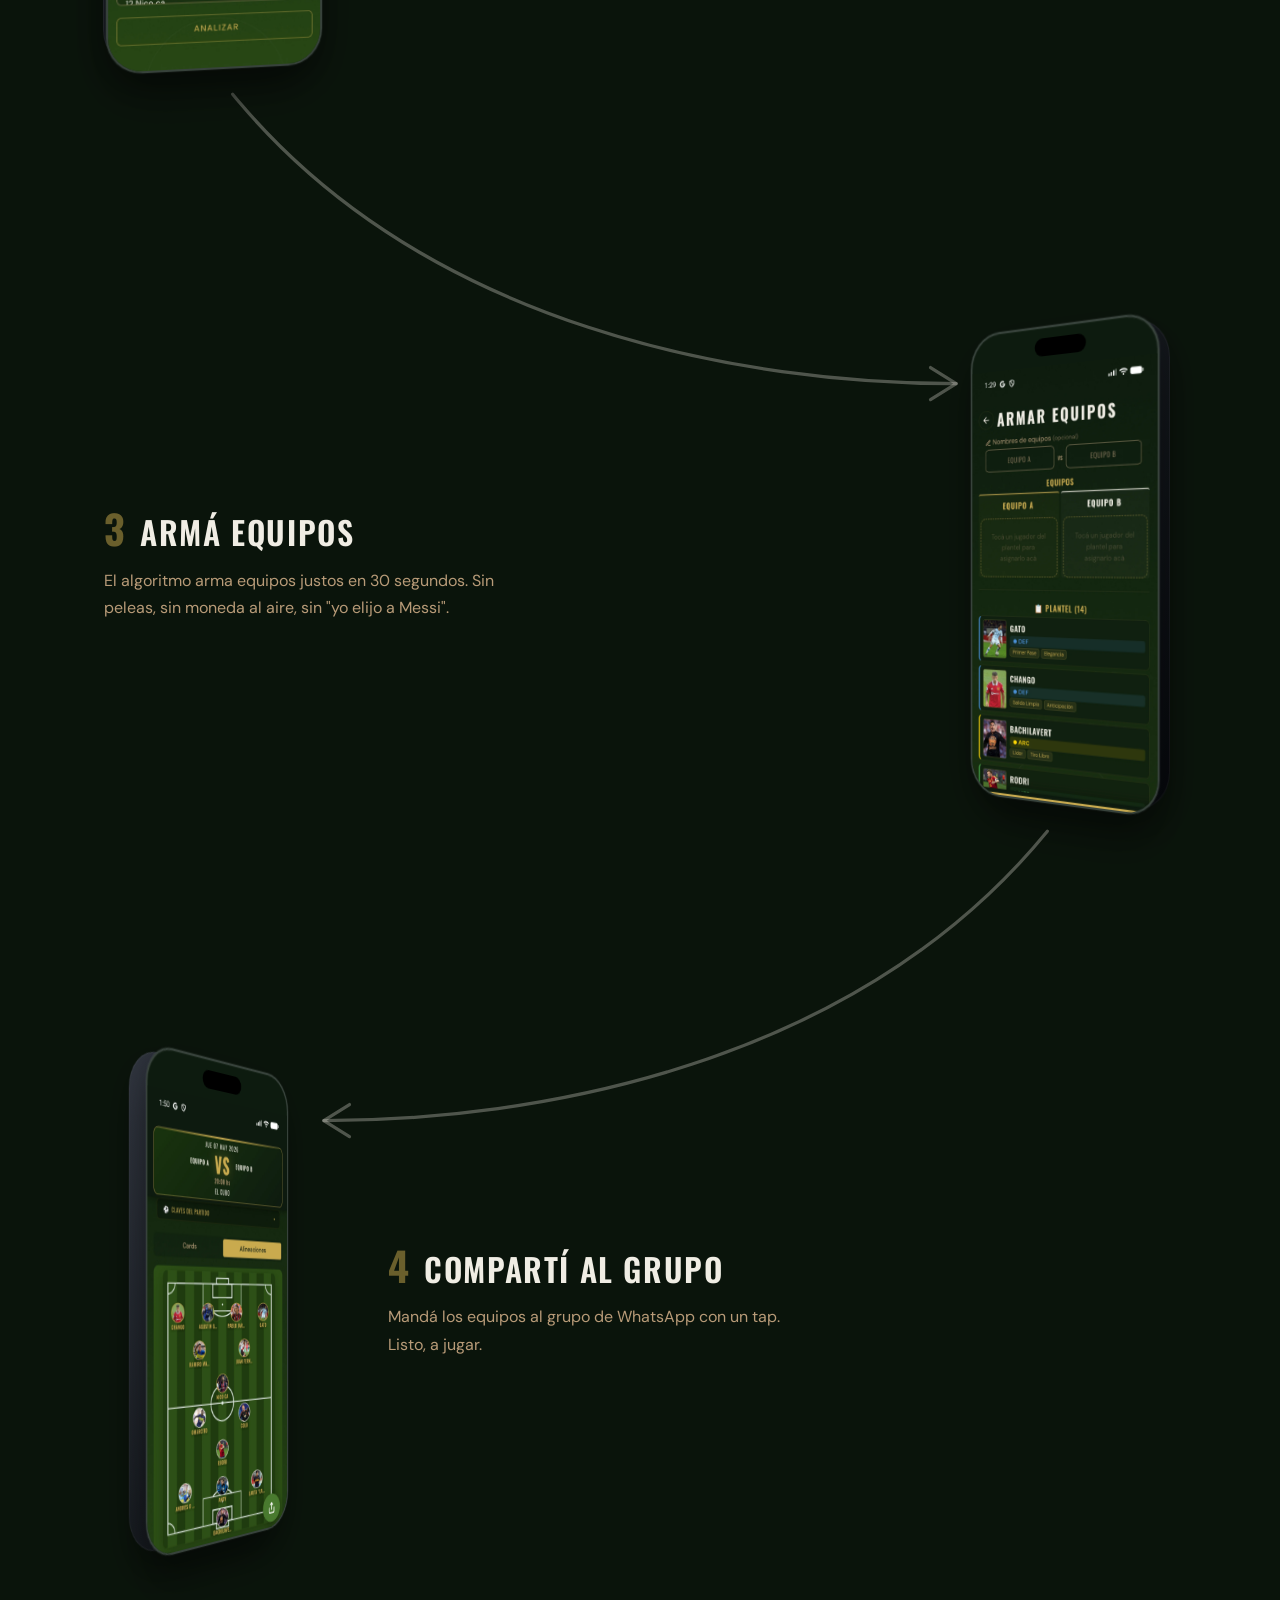
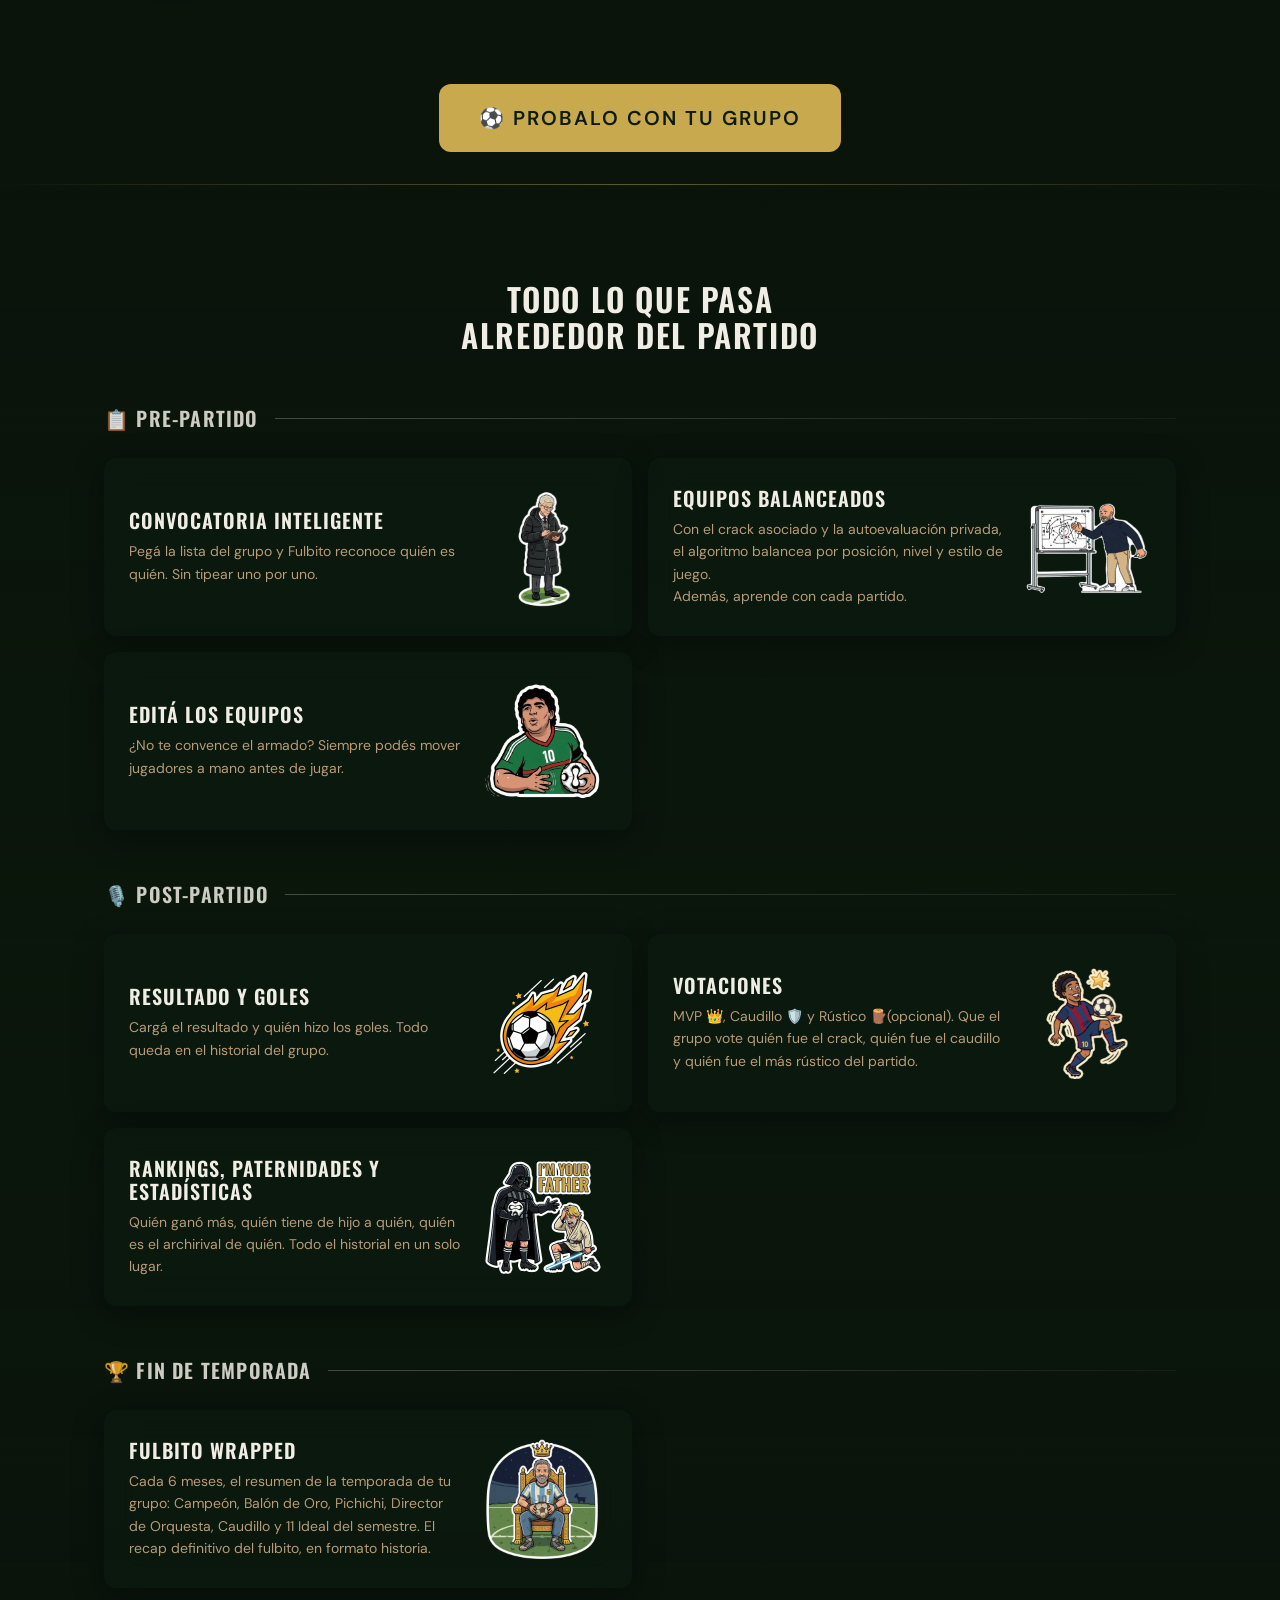
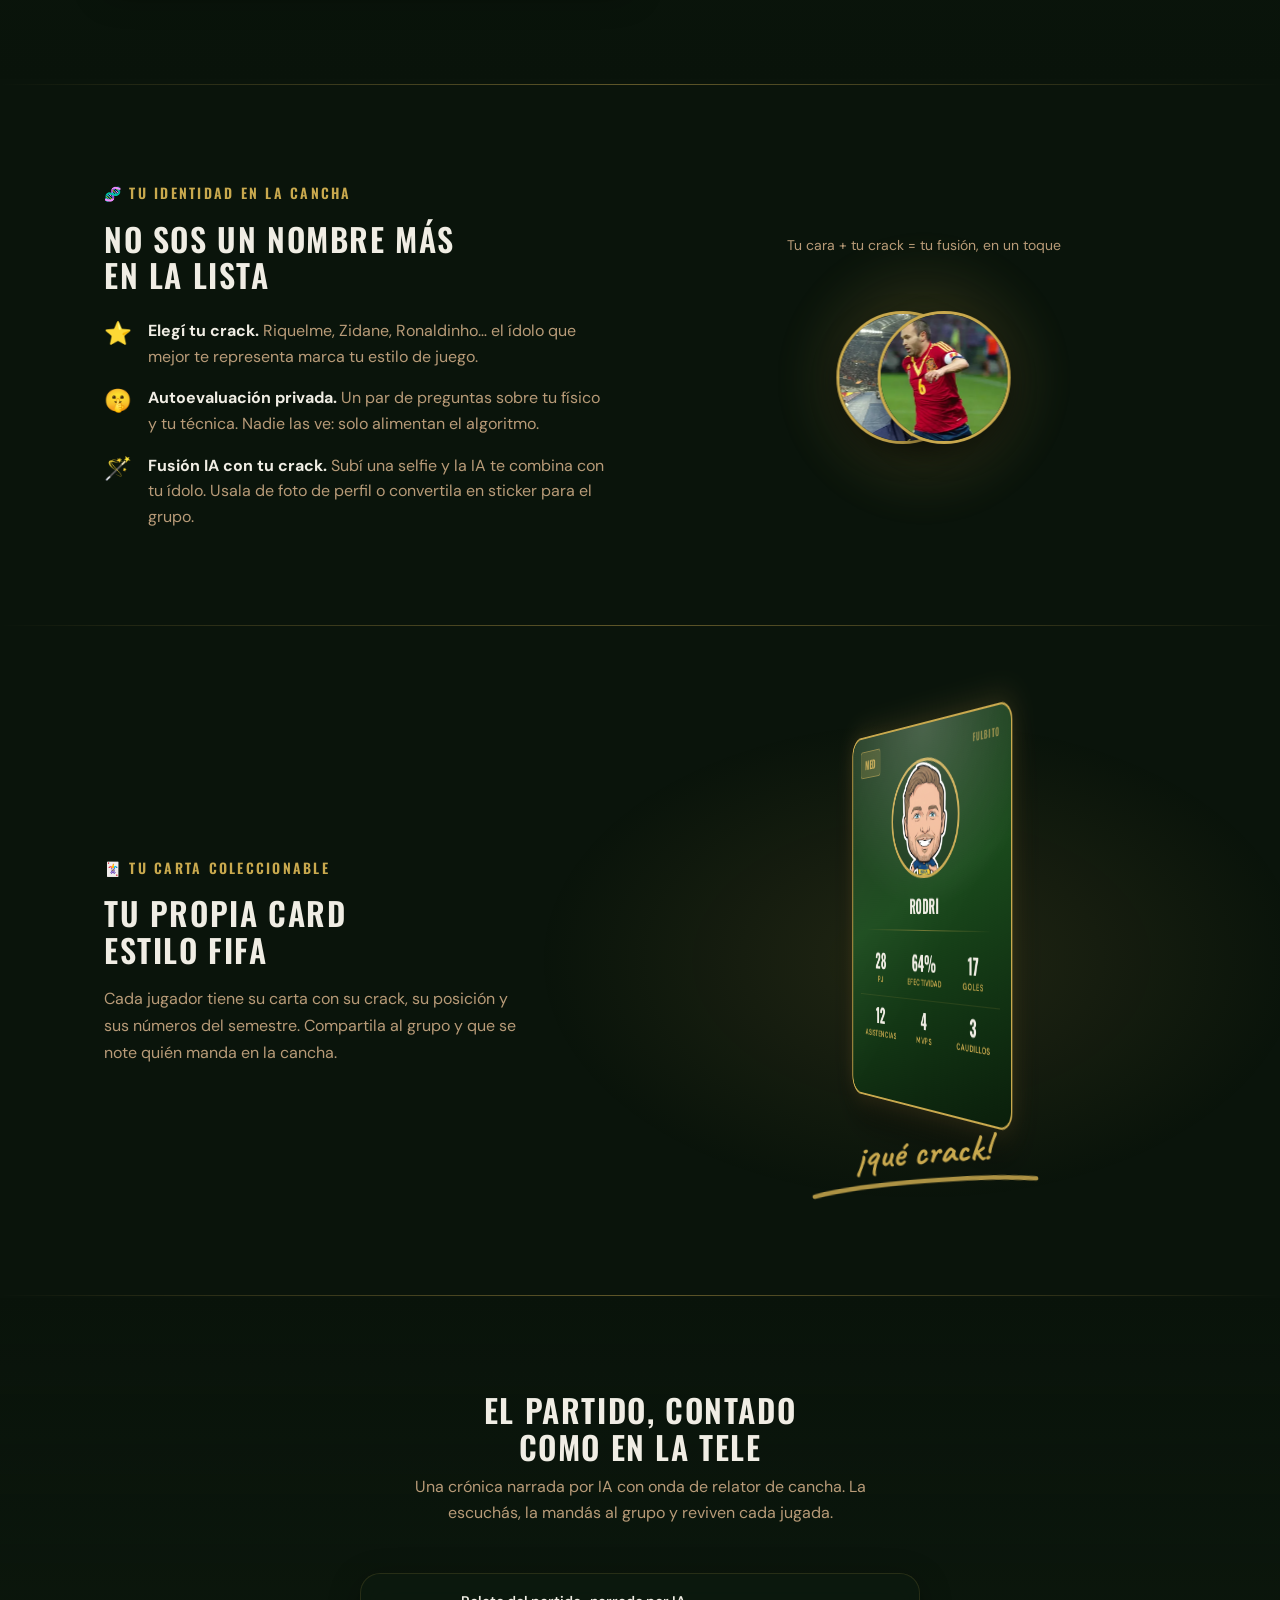
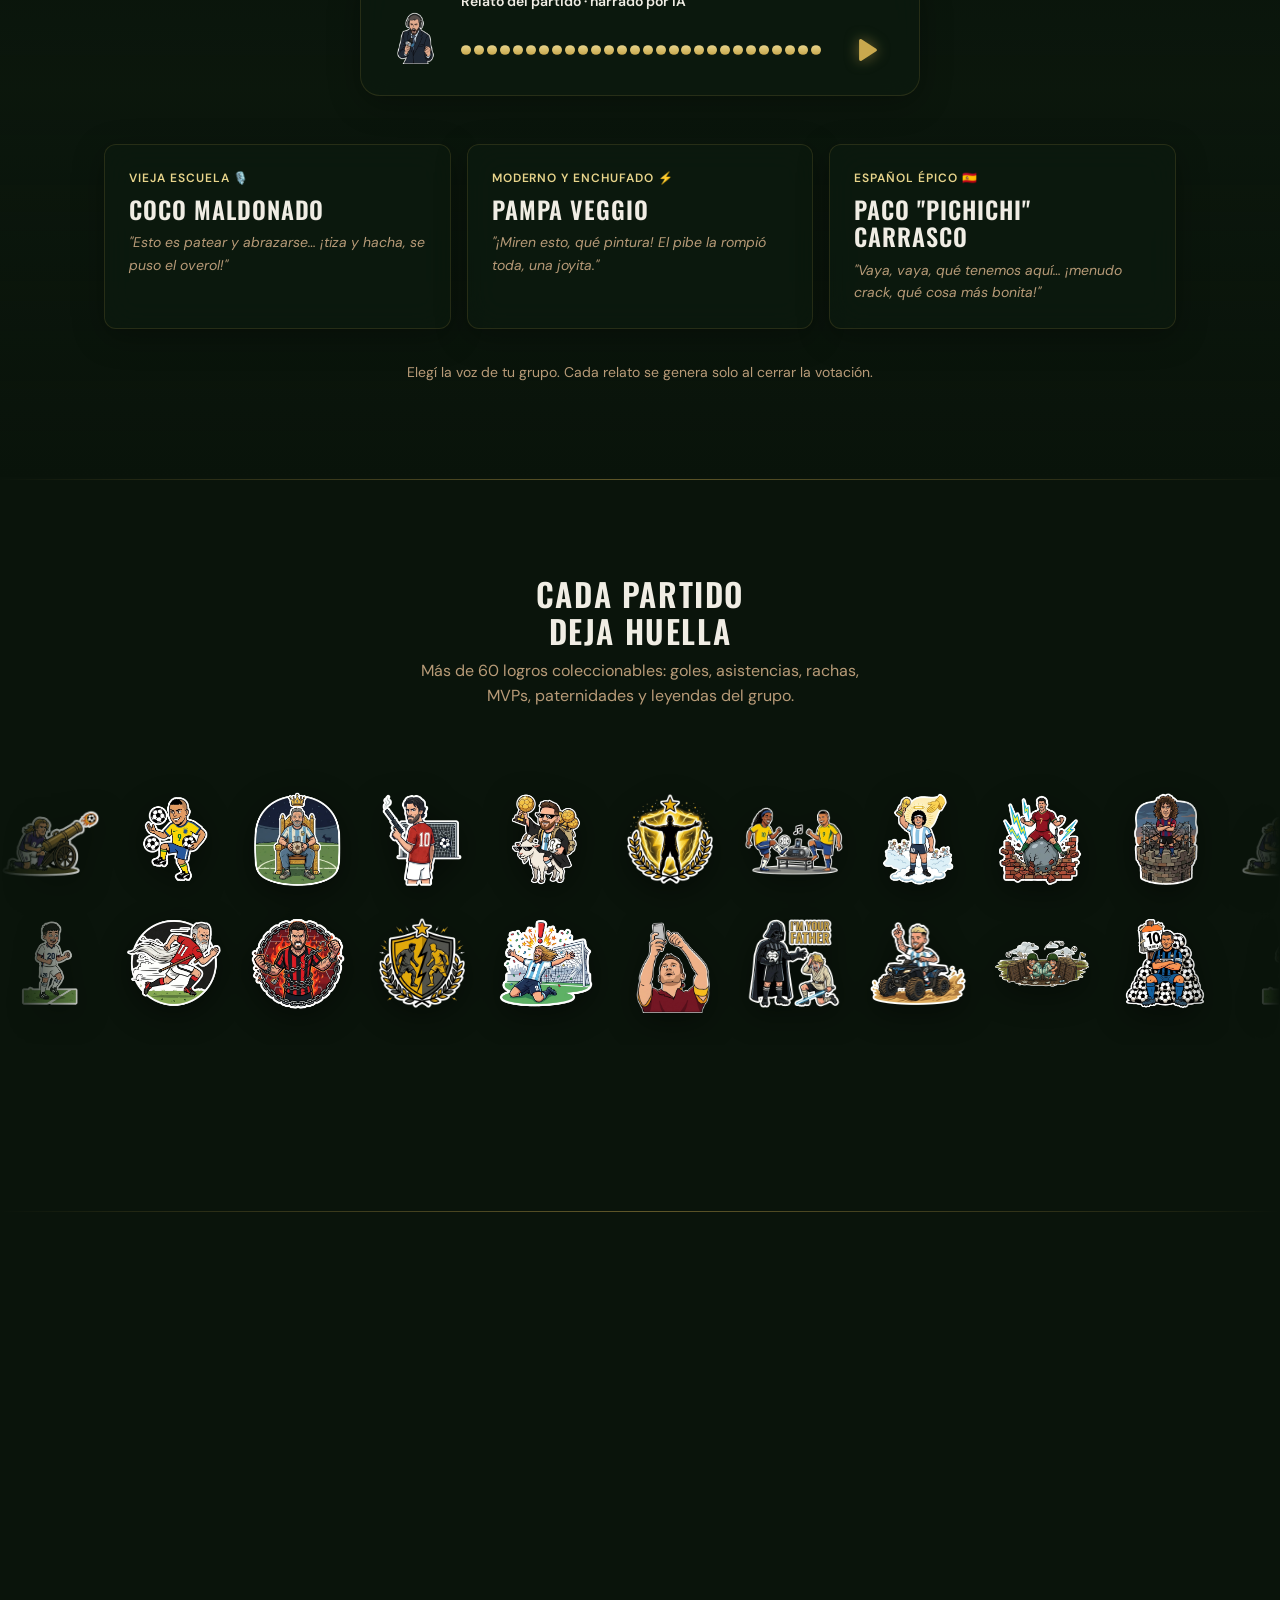
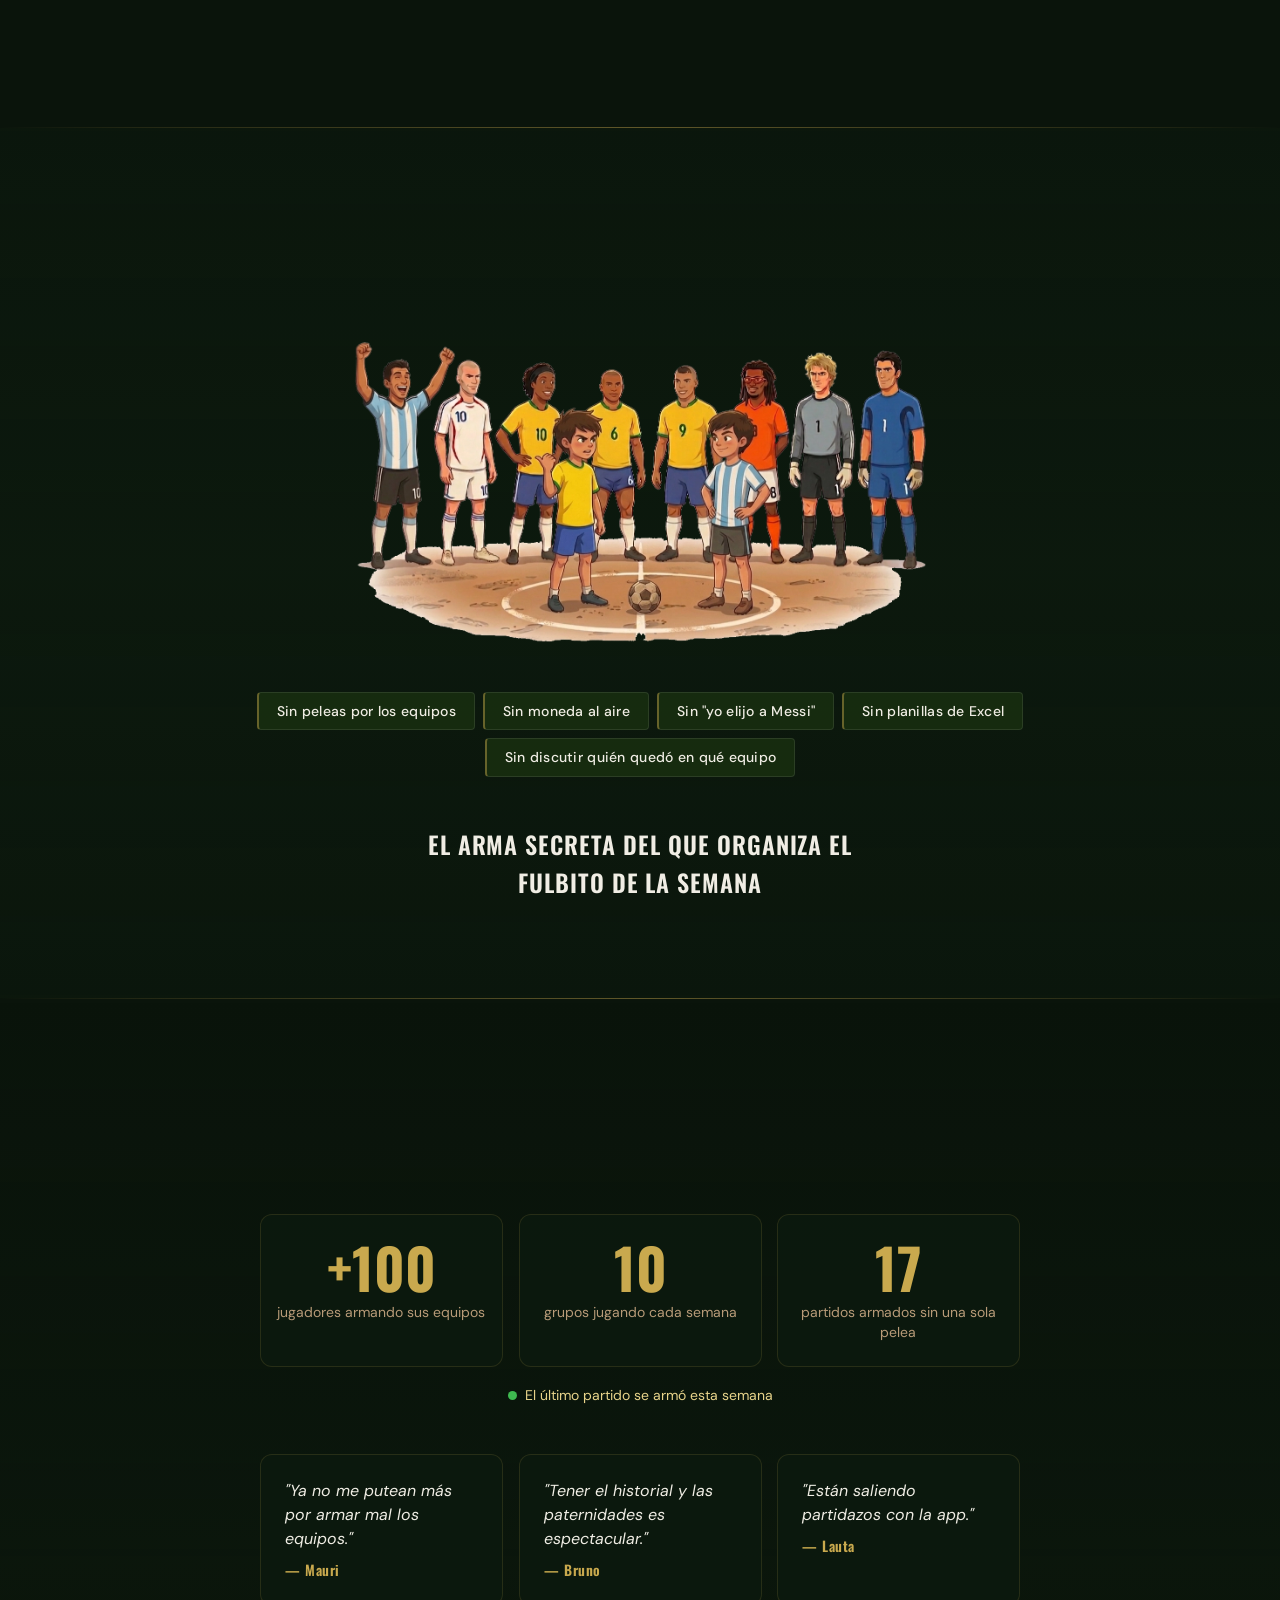
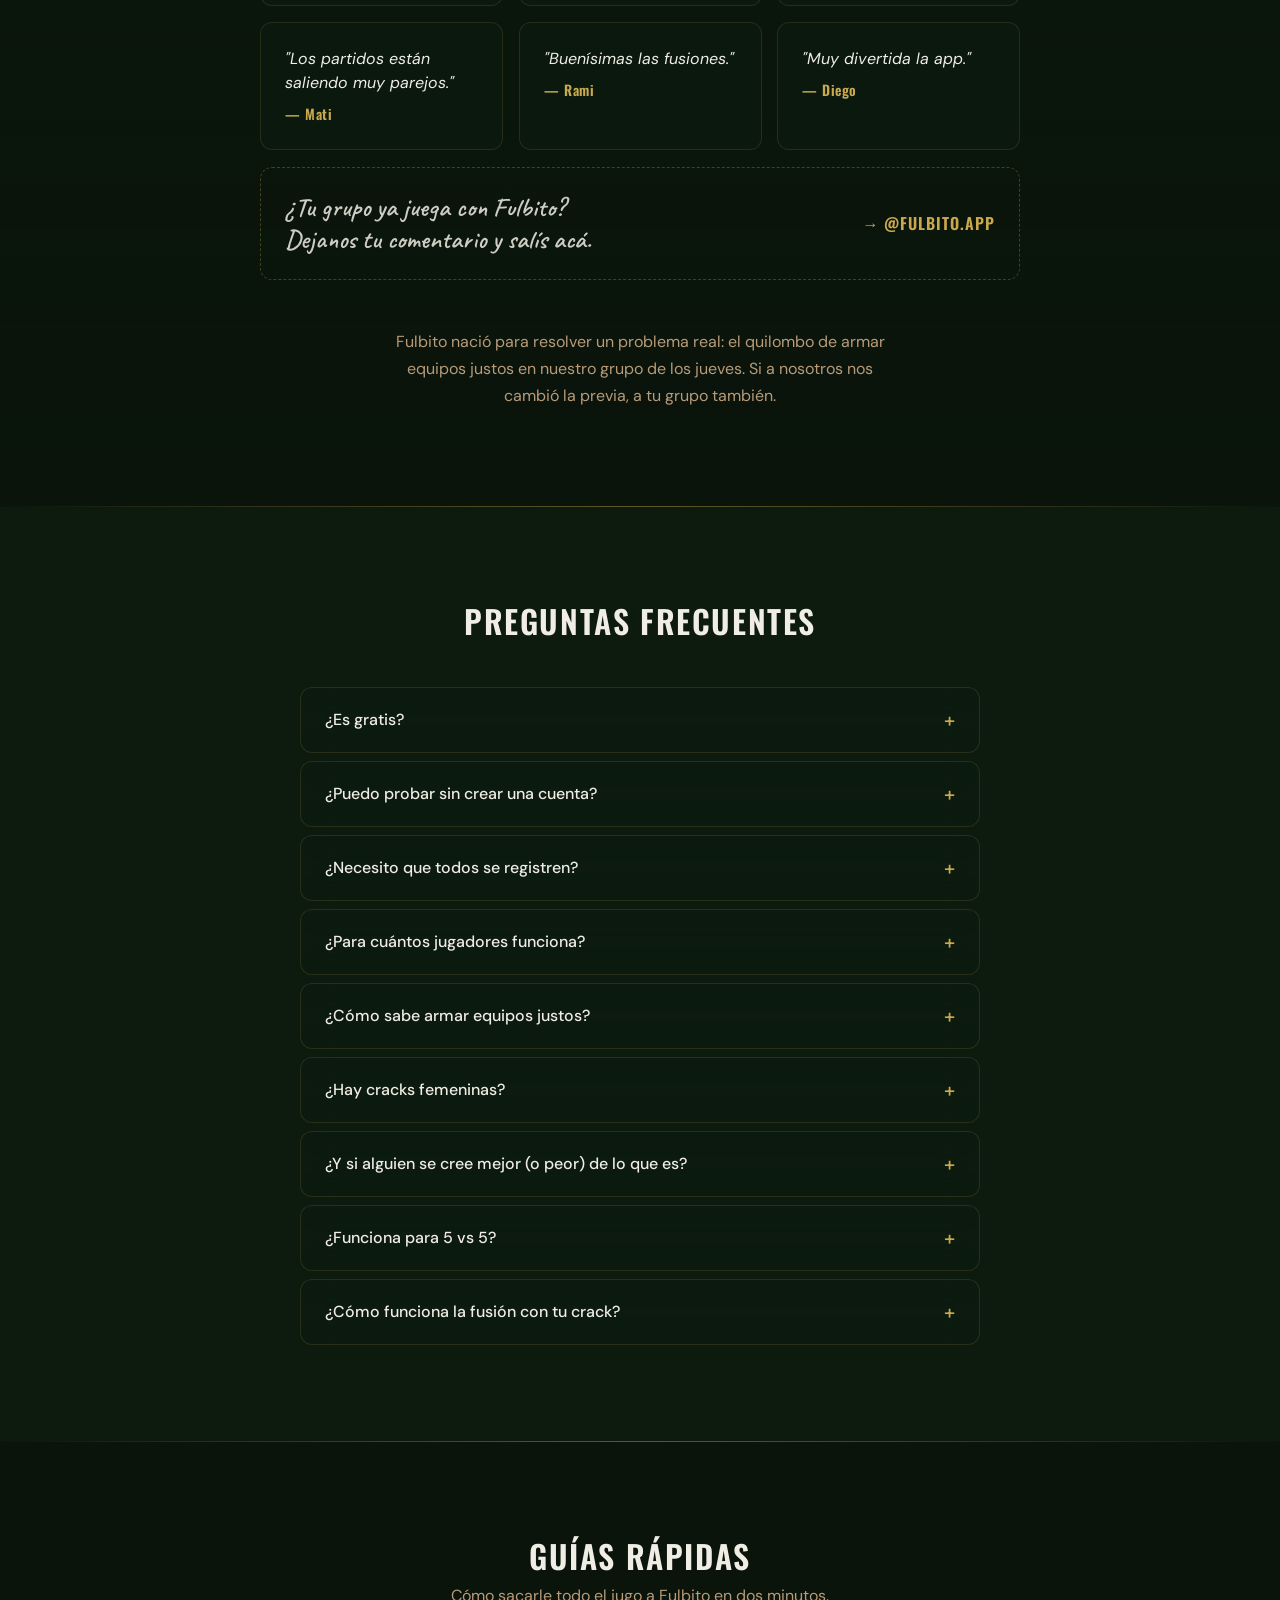
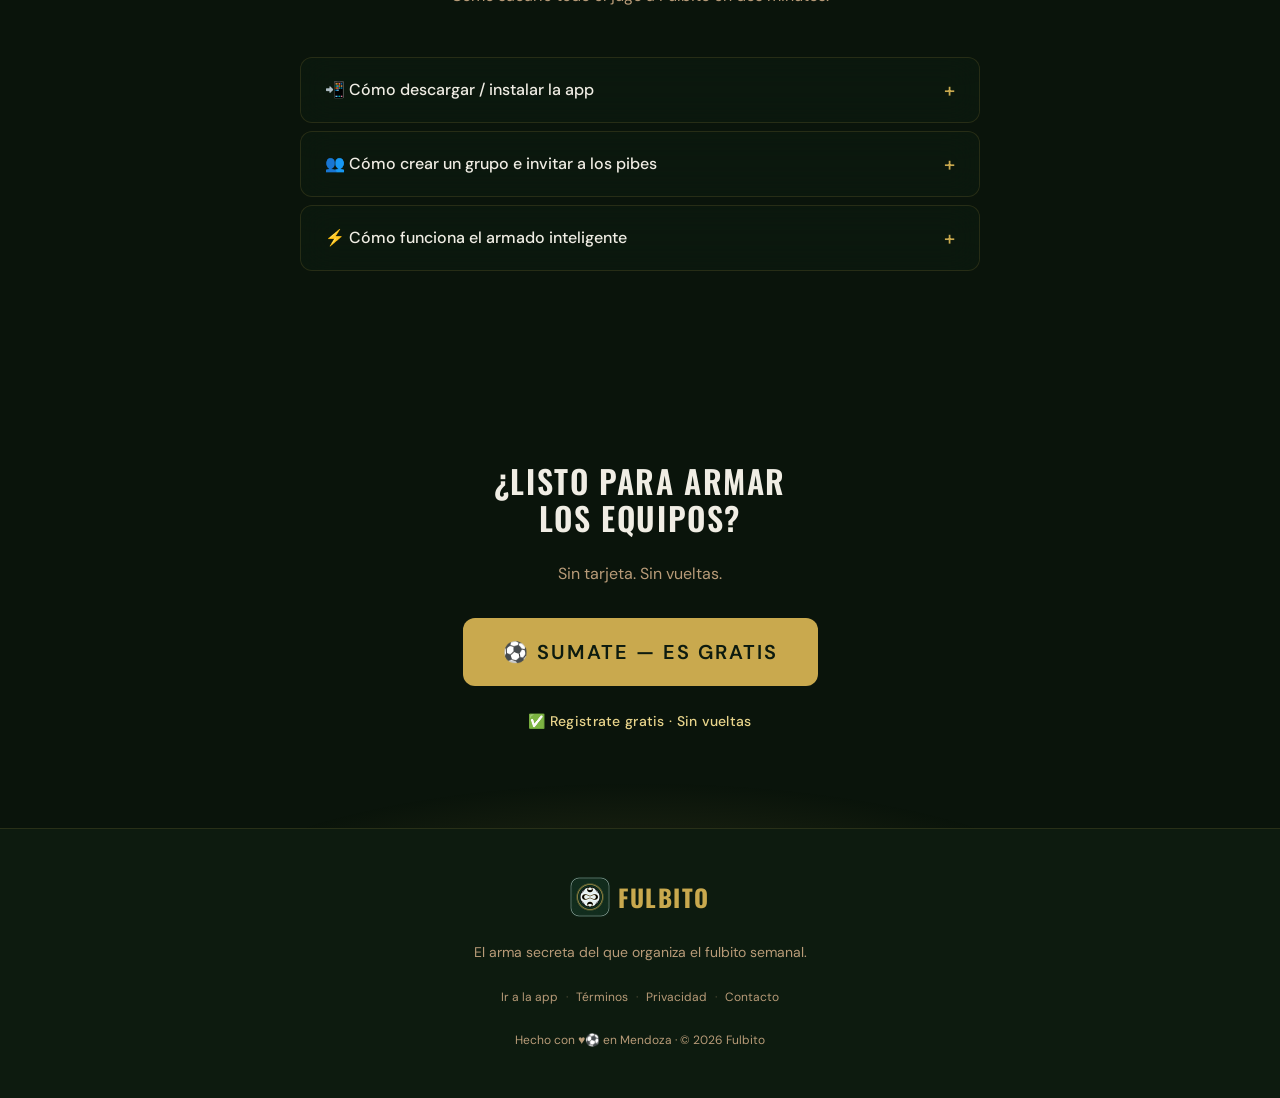
==== commit 3374e437: "Flechas conectoras desktop: curva orgánica que entra al lateral del mockup - Path SVG redibujado par" ====
--- a/index.html
+++ b/index.html
@@ -256,8 +256,8 @@
 
           <div class="step-connector step-connector--rl" aria-hidden="true">
             <svg viewBox="0 0 1000 250" fill="none" preserveAspectRatio="xMidYMid meet">
-              <path class="step-connector__line" pathLength="1" d="M110 40 C 320 92, 600 132, 852 216" />
-              <path class="step-connector__head" pathLength="1" d="M824 202 L 852 216 L 838 240" />
+              <path class="step-connector__line" pathLength="1" d="M120 30 C 300 250, 600 300, 795 300" />
+              <path class="step-connector__head" pathLength="1" d="M771 315 L 795 300 L 771 285" />
             </svg>
           </div>
 
@@ -289,8 +289,8 @@
 
           <div class="step-connector step-connector--lr" aria-hidden="true">
             <svg viewBox="0 0 1000 250" fill="none" preserveAspectRatio="xMidYMid meet">
-              <path class="step-connector__line" pathLength="1" d="M110 40 C 320 92, 600 132, 852 216" />
-              <path class="step-connector__head" pathLength="1" d="M824 202 L 852 216 L 838 240" />
+              <path class="step-connector__line" pathLength="1" d="M120 30 C 300 250, 600 300, 795 300" />
+              <path class="step-connector__head" pathLength="1" d="M771 315 L 795 300 L 771 285" />
             </svg>
           </div>
 
@@ -319,8 +319,8 @@
 
           <div class="step-connector step-connector--rl" aria-hidden="true">
             <svg viewBox="0 0 1000 250" fill="none" preserveAspectRatio="xMidYMid meet">
-              <path class="step-connector__line" pathLength="1" d="M110 40 C 320 92, 600 132, 852 216" />
-              <path class="step-connector__head" pathLength="1" d="M824 202 L 852 216 L 838 240" />
+              <path class="step-connector__line" pathLength="1" d="M120 30 C 300 250, 600 300, 795 300" />
+              <path class="step-connector__head" pathLength="1" d="M771 315 L 795 300 L 771 285" />
             </svg>
           </div>
 
--- a/css/sections.css
+++ b/css/sections.css
@@ -1625,8 +1625,8 @@
 .fusion { position: relative; }
 .fusion-tag {
   position: absolute;
-  top: 250px;
-  left: max(-58px, calc(50% - 178px));
+  top: 228px;
+  left: max(-74px, calc(50% - 194px));
   font-family: var(--font-chalk);
   font-weight: 700;
   font-size: clamp(1.25rem, 2.6vw, 1.7rem);
@@ -1717,7 +1717,7 @@
   opacity: 0.30;
 }
 /* línea y punta se dibujan con stroke-dashoffset; la punta arranca
-   recién cuando la línea TERMINÓ de dibujarse (delay > duración línea). */
+   justo cuando la línea está terminando, para que se sienta continuo. */
 .step-connector__line,
 .step-connector__head {
   stroke-dasharray: 1;
@@ -1729,7 +1729,7 @@
 }
 .step-connector.is-drawn .step-connector__head {
   stroke-dashoffset: 0;
-  transition: stroke-dashoffset 0.3s ease 1.35s;
+  transition: stroke-dashoffset 0.25s ease 0.9s;
 }
 @media (prefers-reduced-motion: reduce) {
   .step-connector__line,
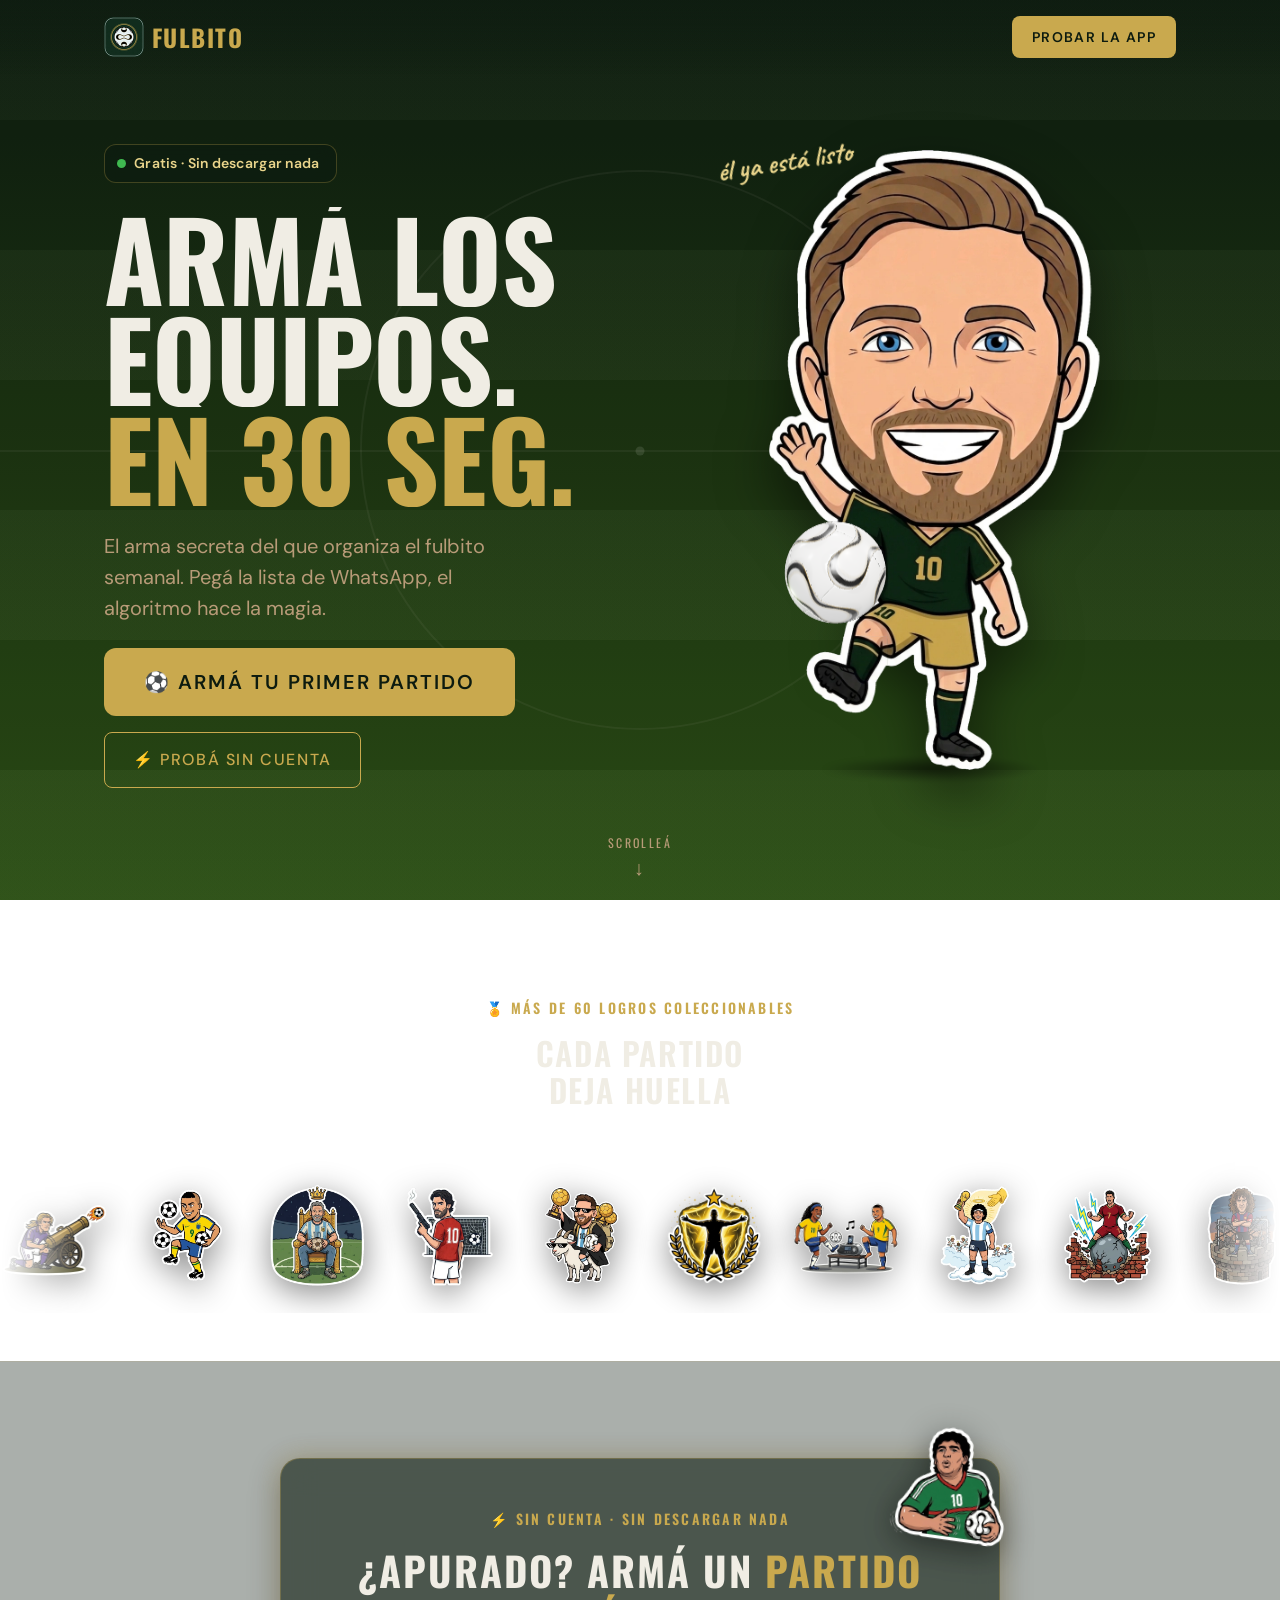
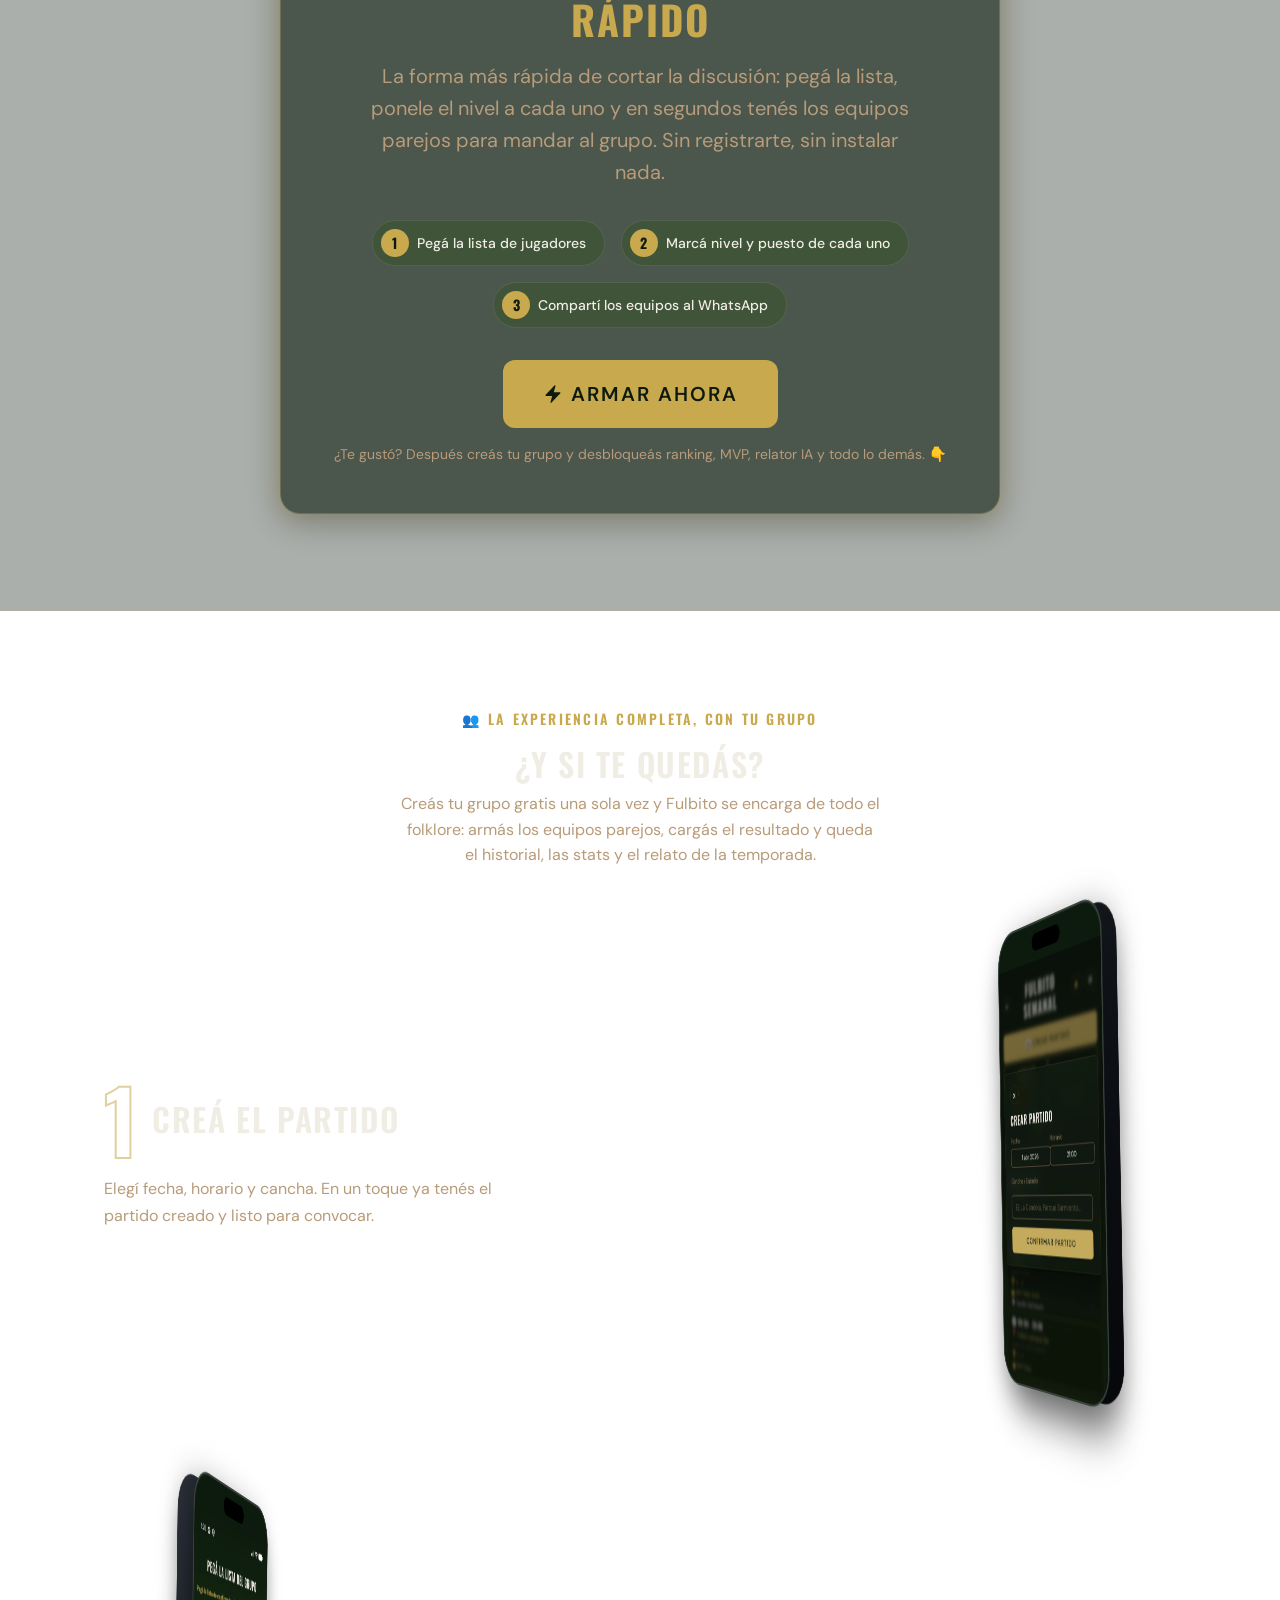
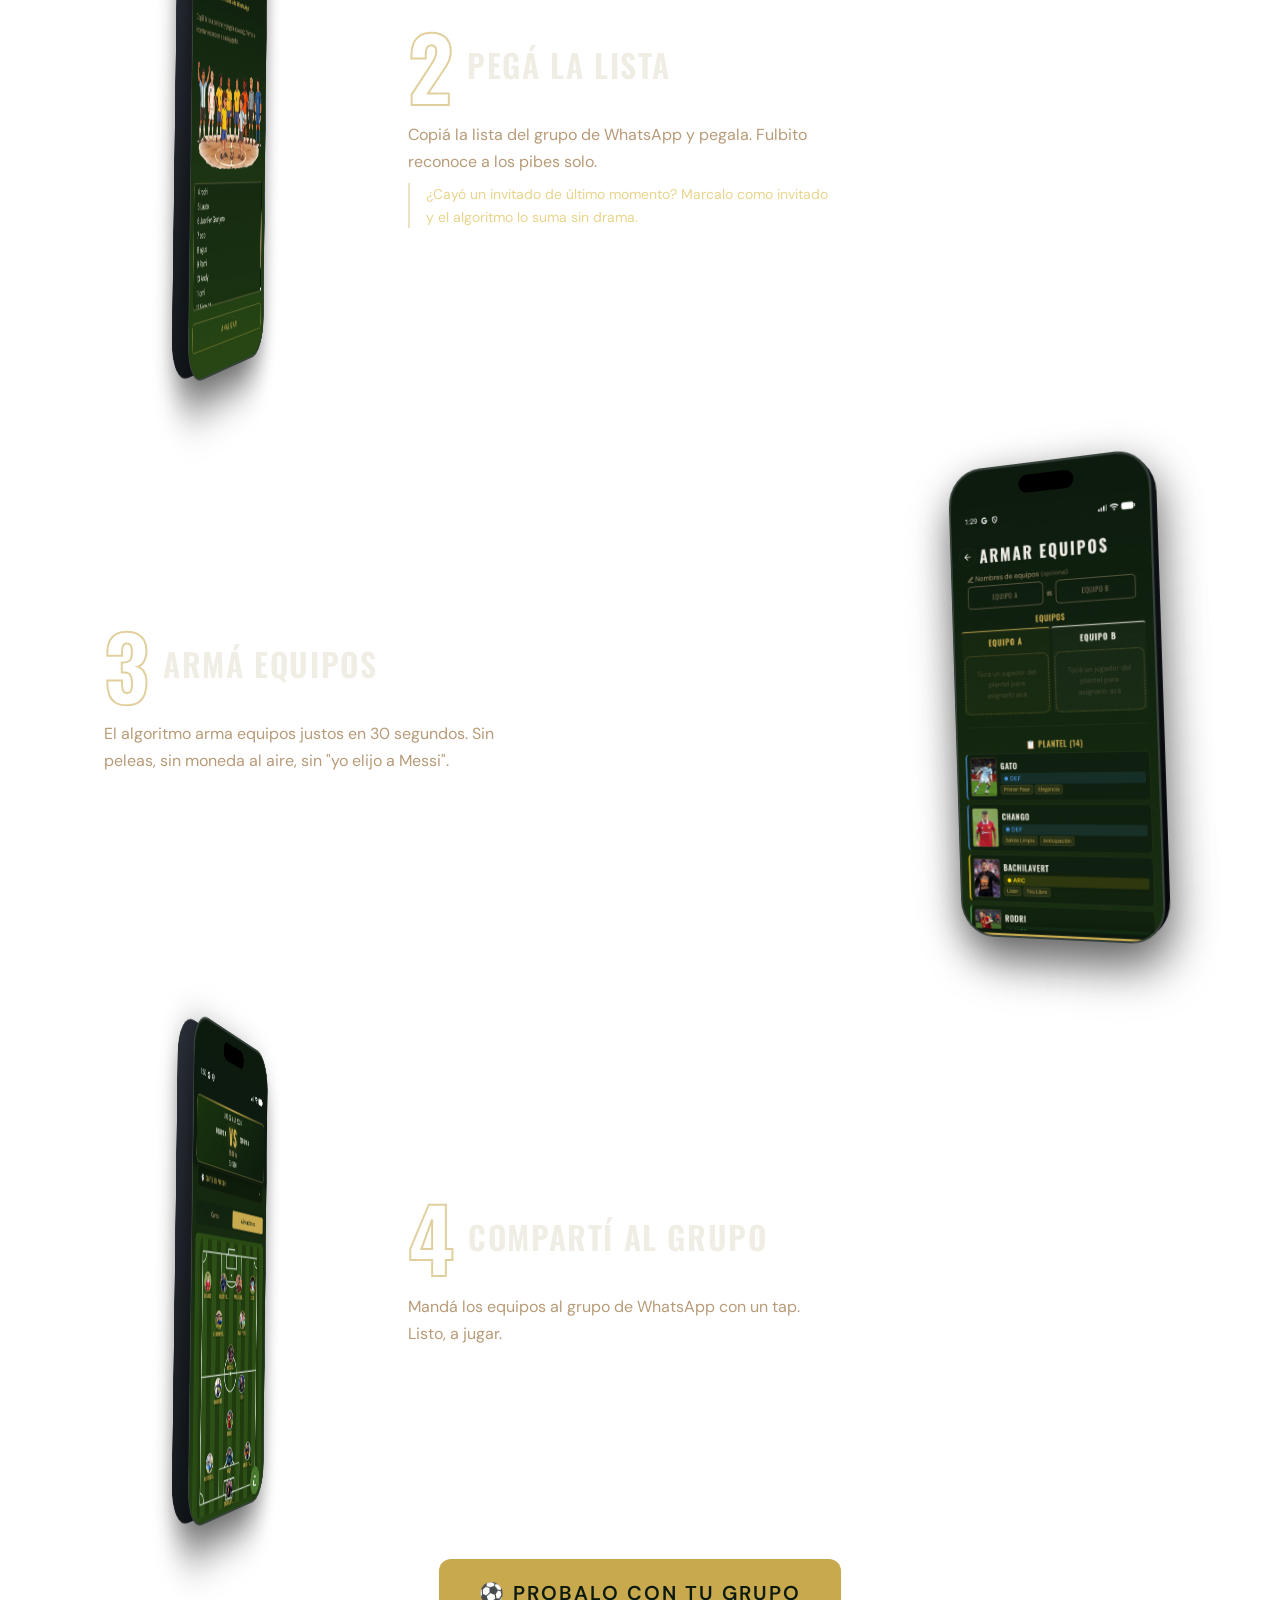
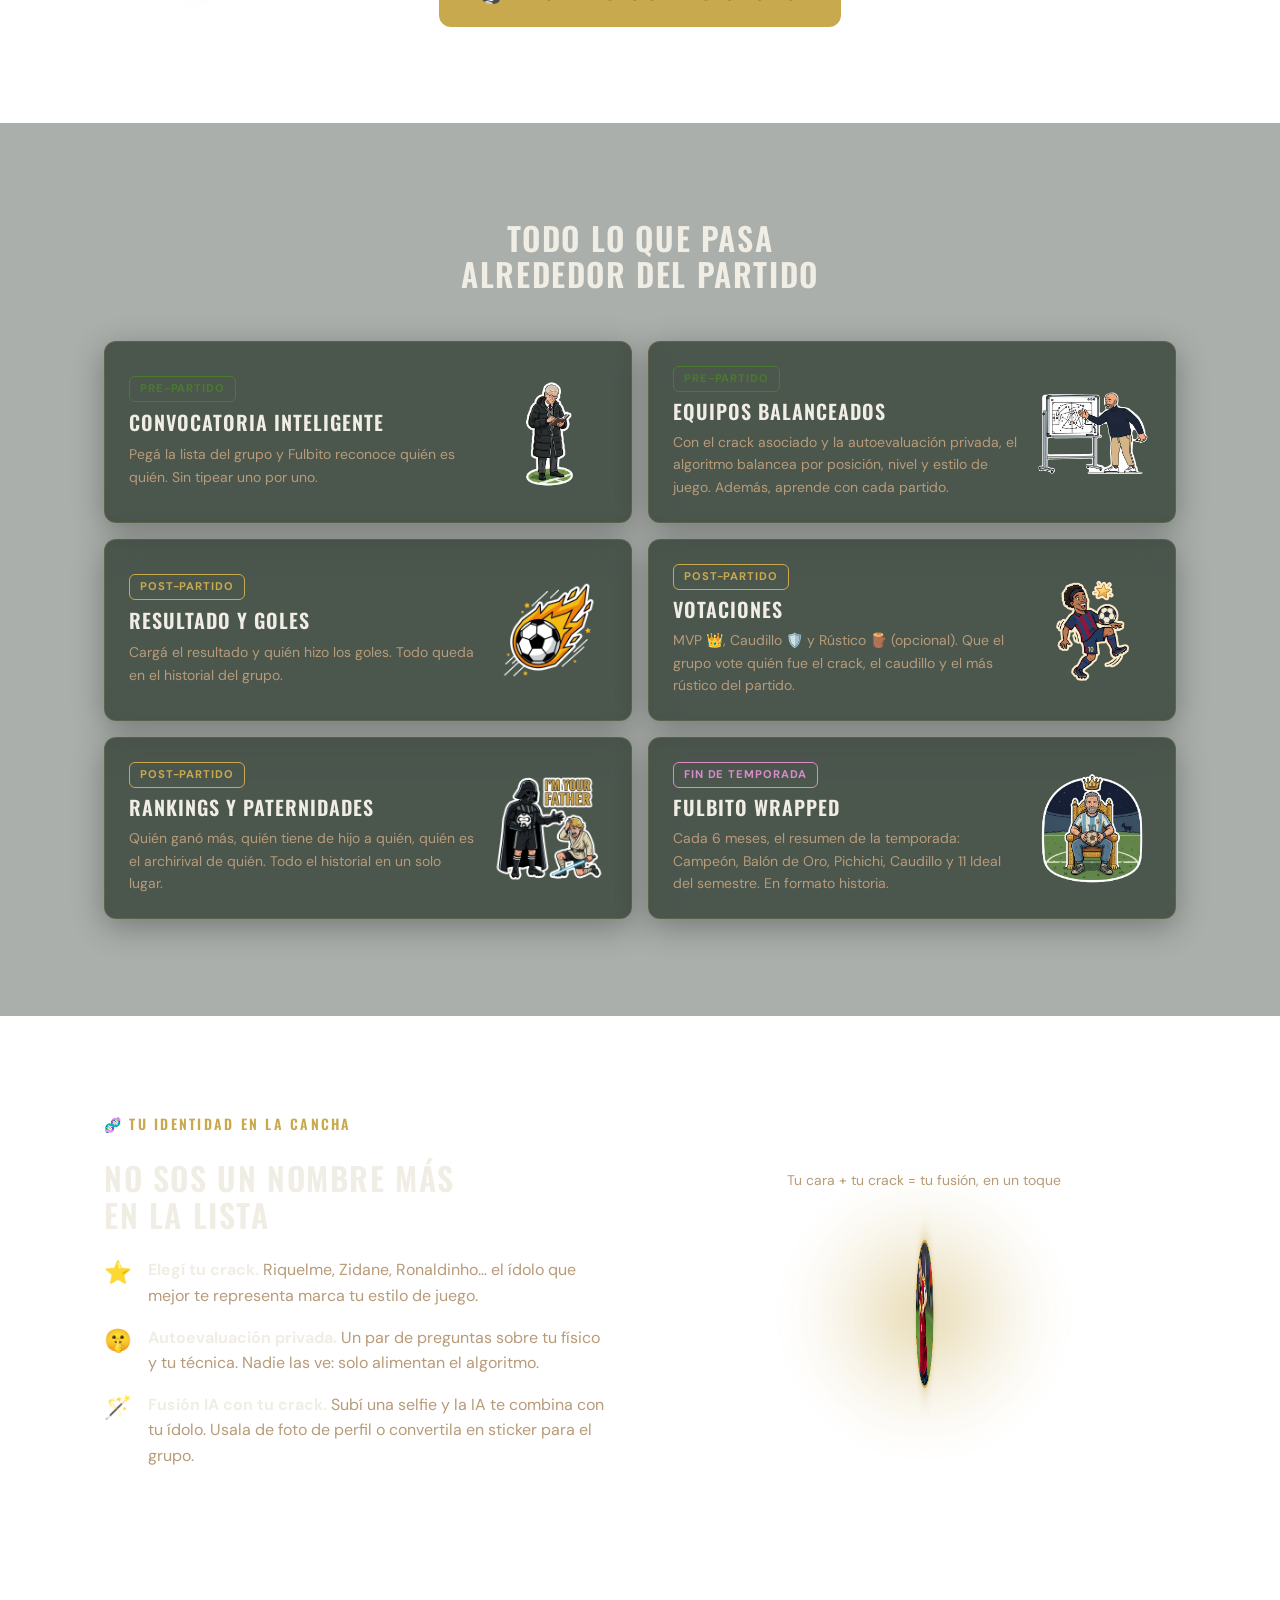
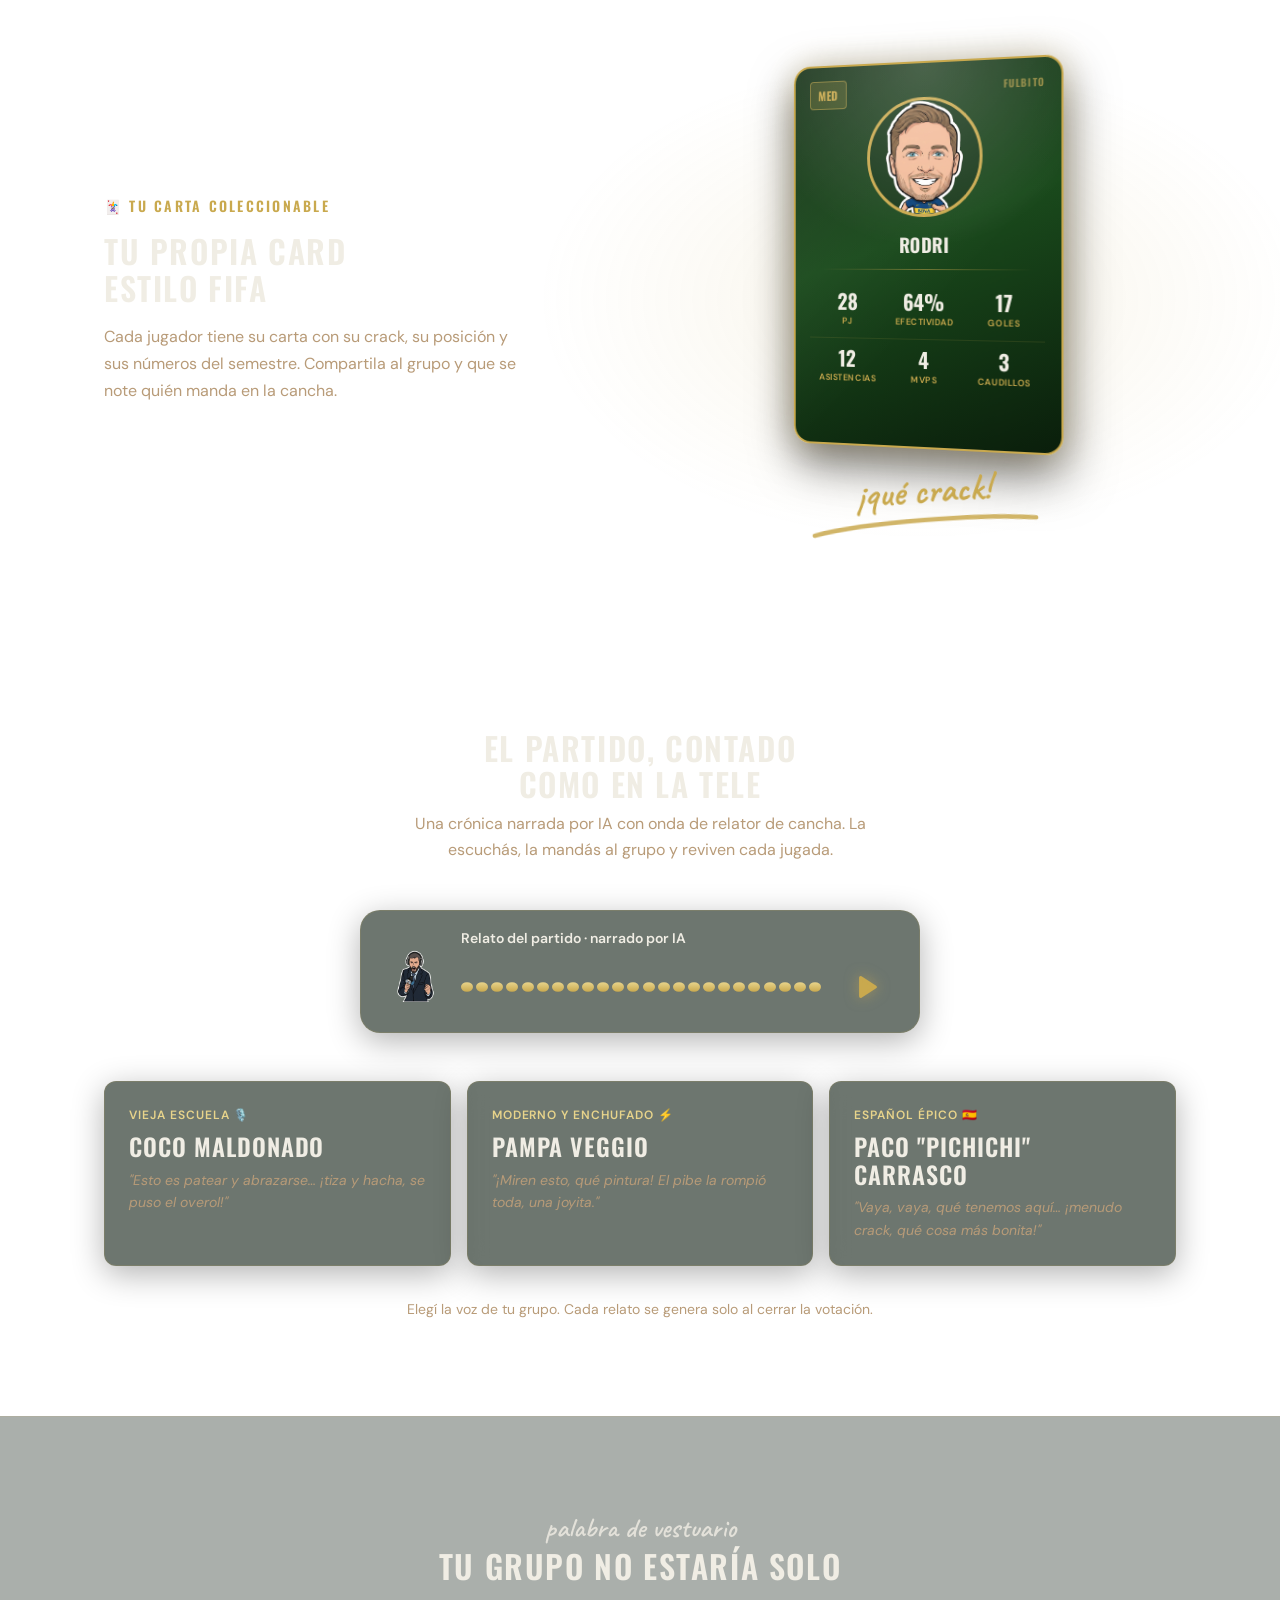
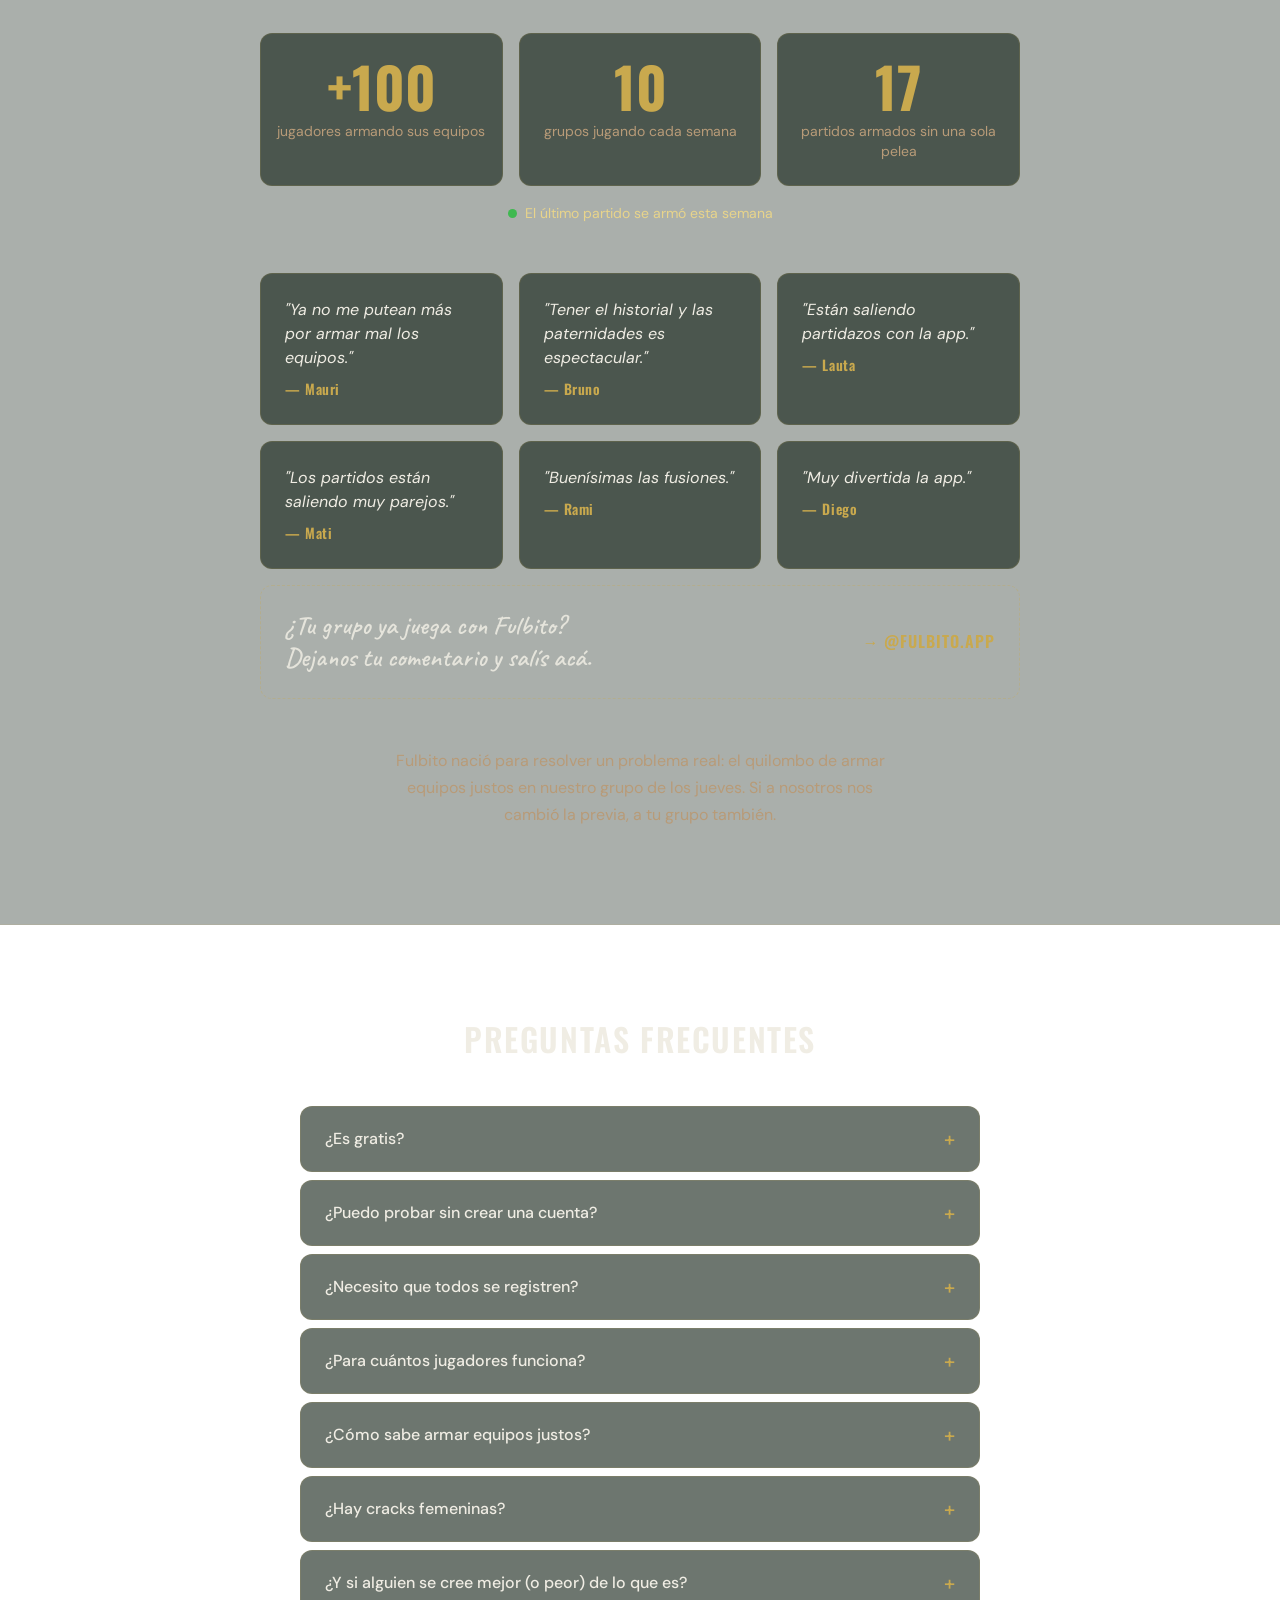
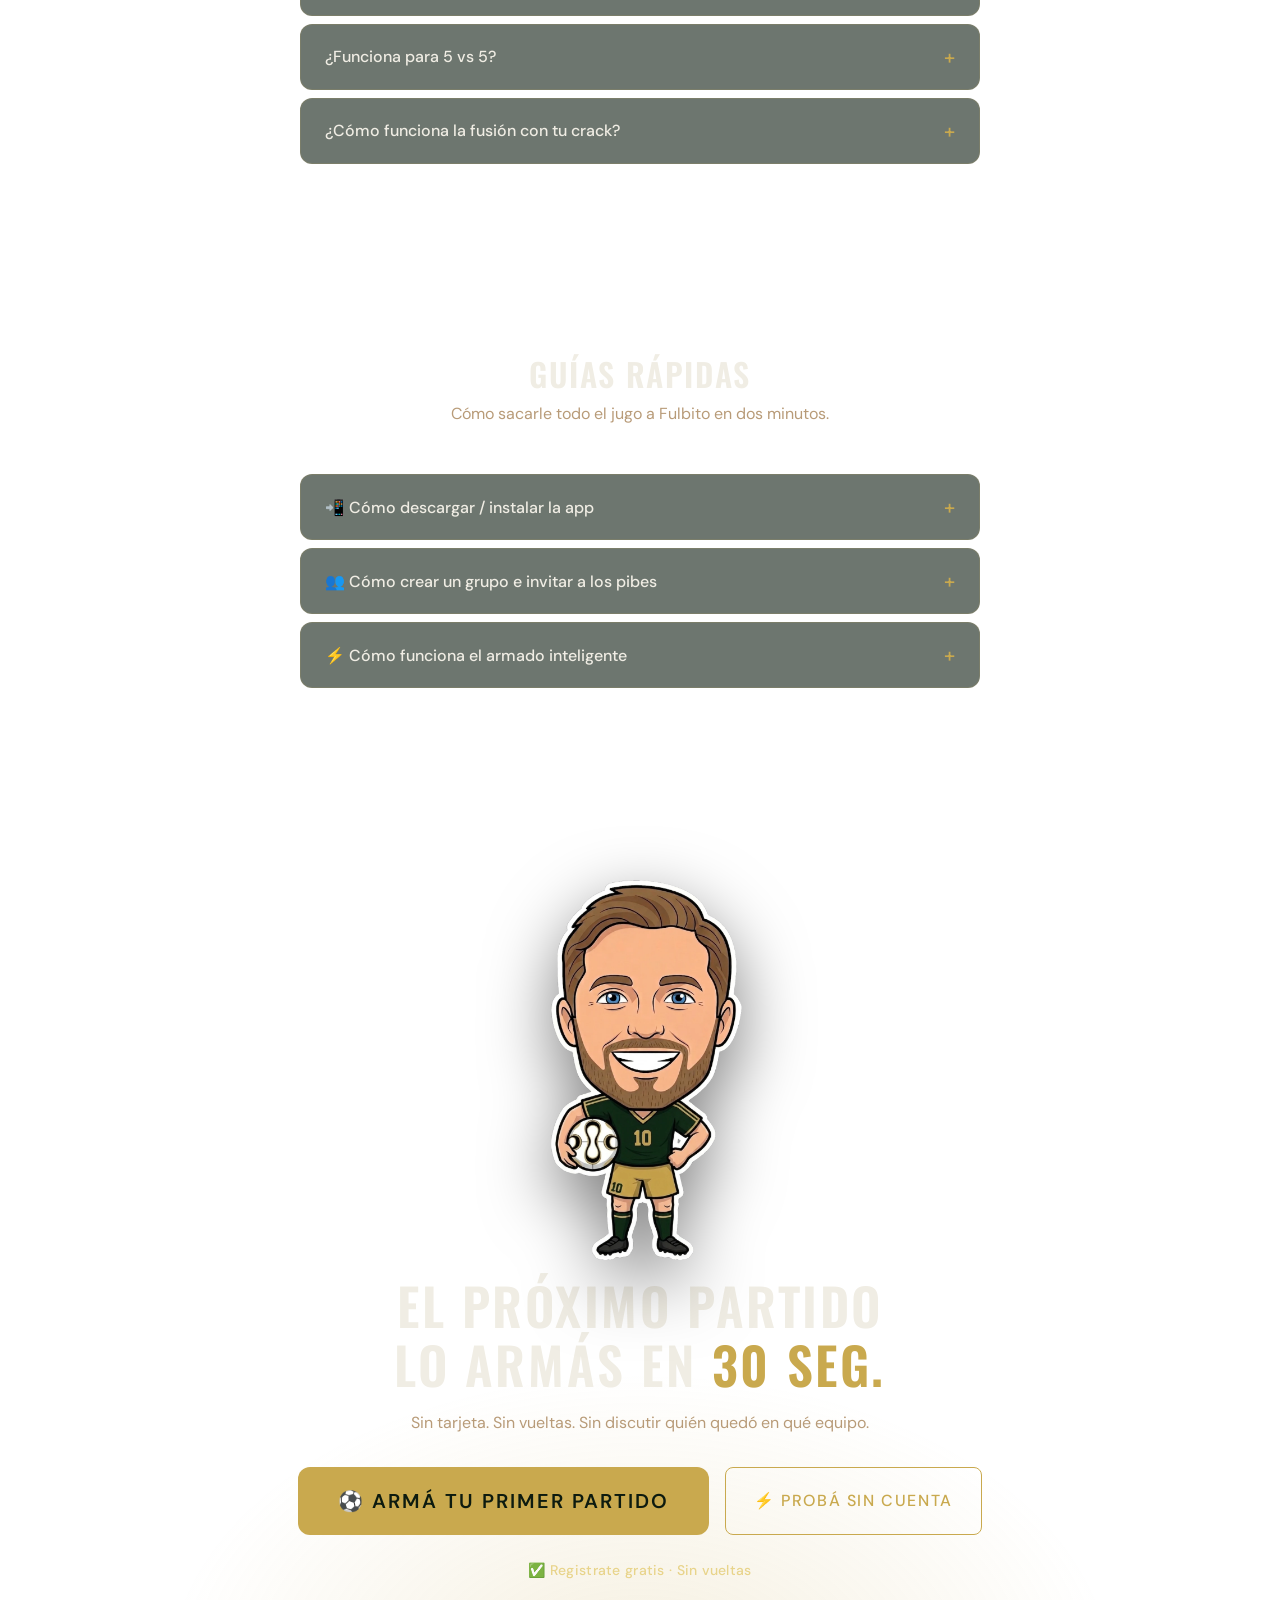
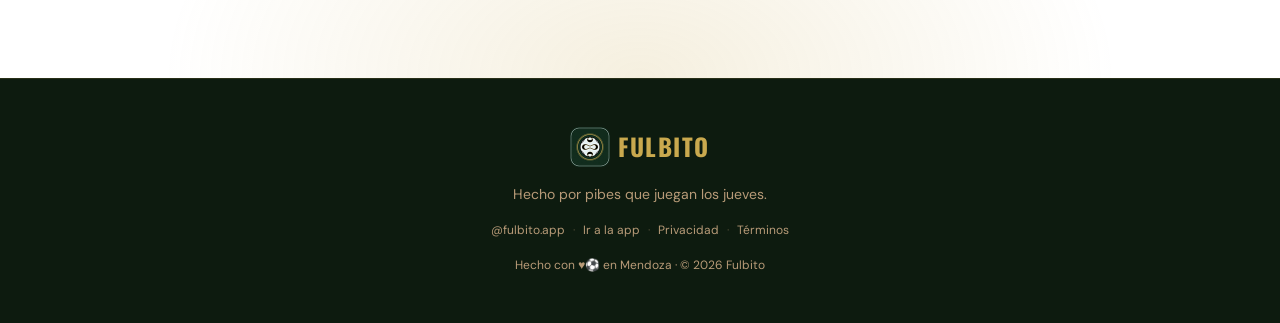
==== commit 76d8ec10: "Rediseño homepage "El crack te recibe" (nivel awwwards) - Lienzo continuo noche→césped + franjas; se" ====
--- a/index.html
+++ b/index.html
@@ -25,7 +25,7 @@
 
   <meta charset="UTF-8">
   <meta name="viewport" content="width=device-width, initial-scale=1.0">
-  <meta name="theme-color" content="#2D5016">
+  <meta name="theme-color" content="#0D1B0F">
   <meta name="description"
     content="Armá equipos parejos para tu fútbol amateur en segundos. Pegá la lista de WhatsApp y compartí al grupo. Probalo sin registrarte con el Partido Rápido. Gratis.">
 
@@ -107,7 +107,7 @@
         <span class="logo__text">Fulbito</span>
       </a>
       <a href="https://fulbito.futbol" class="btn-primary site-header__cta" id="cta-header">
-        Probar Fulbito
+        Probar la app
       </a>
     </div>
   </header>
@@ -115,28 +115,25 @@
   <main id="main-content">
 
     <!-- ════════════════════════════════════════════════════
-         HERO
+         HERO — "El crack te recibe"
          ════════════════════════════════════════════════════ -->
     <section class="hero section" id="hero" aria-label="Presentación de Fulbito">
-      <div class="hero__bg" aria-hidden="true">
-        <span class="hero__floodlight hero__floodlight--l"></span>
-        <span class="hero__floodlight hero__floodlight--r"></span>
+      <div class="hero__pitch" aria-hidden="true">
+        <span class="hero__circle"></span>
+        <span class="hero__midline"><span class="hero__spot"></span></span>
       </div>
 
       <div class="container hero__inner">
         <div class="hero__content">
-          <div class="hero__brand-row">
-            <h1 class="hero__logo-text reveal">Fulbito</h1>
-            <div class="hero__ball-stage" id="hero-ball-stage" aria-hidden="true">
-              <img src="assets/icons/icon-512.png" alt="" class="hero__ball" width="72" height="72">
-            </div>
-          </div>
-
-          <p class="hero__headline line-reveal">
-            <span class="line-reveal__line"><span class="line-reveal__inner" style="--line:0">Armá los equipos</span></span>
-            <span class="line-reveal__line"><span class="line-reveal__inner" style="--line:1">de tu fulbito semanal</span></span>
-            <span class="line-reveal__line"><span class="line-reveal__inner hero__headline-accent" style="--line:2">en <span class="hero__ul">30 segundos<svg class="hero__scribble" viewBox="0 0 320 24" aria-hidden="true" preserveAspectRatio="none"><path d="M6 17 C 60 9, 150 8, 312 13 M 22 21 C 110 15, 210 14, 298 18" fill="none"/></svg></span></span></span>
-          </p>
+          <span class="hero__badge reveal" style="--i:0">
+            <span class="hero__badge-dot" aria-hidden="true"></span>Gratis · Sin descargar nada
+          </span>
+
+          <h1 class="hero__headline line-reveal">
+            <span class="line-reveal__line"><span class="line-reveal__inner" style="--line:0">Armá los</span></span>
+            <span class="line-reveal__line"><span class="line-reveal__inner" style="--line:1">equipos.</span></span>
+            <span class="line-reveal__line"><span class="line-reveal__inner hero__headline-accent" style="--line:2">En 30 seg.</span></span>
+          </h1>
 
           <p class="hero__subheadline reveal" style="--i:4">
             El arma secreta del que organiza el fulbito semanal. Pegá la lista de WhatsApp, el algoritmo hace la magia.
@@ -150,36 +147,91 @@
               ⚡ Probá sin cuenta
             </a>
           </div>
-
-          <div class="hero__pro reveal" style="--i:6">
-            <span class="hero__pro-text">✅ Gratis · Sin descargar nada</span>
-          </div>
-          <p class="hero__footnote reveal" style="--i:7">Registrate vos y compartí el link. Los pibes pueden sumarse al toque.</p>
-        </div>
-
-        <!-- Hero visual — phone frame -->
-        <div class="hero__visual reveal reveal--flip">
-          <div class="hero__phone-wrap">
-            <div class="phone-frame phone-frame--hero" data-zoom>
-              <img src="assets/screenshots/screen_grupo.webp"
-                alt="Pantalla principal del grupo Fulbito Semanal: partidos, plantel y acciones rápidas"
-                class="phone-frame__screen"
-                loading="eager" fetchpriority="high">
-            </div>
-          </div>
-        </div>
-      </div>
-
-      <a href="#como-funciona" class="hero__cue" aria-label="Bajar a cómo funciona">
+        </div>
+
+        <!-- Mascota del onboarding: hace jueguitos (pelota 3D + patada de pierna) -->
+        <div class="hero__visual reveal" style="--i:3">
+          <div class="mascota" id="mascota">
+            <span class="mascota__note" aria-hidden="true">él ya está listo</span>
+            <div class="mascota__wrap">
+              <img src="assets/mascota/fulbito-base.webp" alt="Fulbito, la mascota que te recibe"
+                class="mascota__base" width="784" height="1352" fetchpriority="low" decoding="async">
+              <img src="assets/mascota/fulbito-leg.webp" alt="" class="mascota__leg" aria-hidden="true" decoding="async">
+              <div class="mascota__ball" id="mascota-ball" aria-hidden="true">
+                <span class="mascota__ball-fallback"></span>
+              </div>
+            </div>
+            <span class="mascota__shadow" aria-hidden="true"></span>
+          </div>
+        </div>
+      </div>
+
+      <a href="#partido-rapido" class="hero__cue" aria-label="Bajar a Partido Rápido">
         <span class="hero__cue-text">Scrolleá</span>
         <span class="hero__cue-arrow" aria-hidden="true">↓</span>
       </a>
     </section>
 
     <!-- ════════════════════════════════════════════════════
+         MARQUEE DE STICKERS — cinta infinita
+         ════════════════════════════════════════════════════ -->
+    <section class="section marquee-section" aria-label="Logros y stickers coleccionables">
+      <div class="container">
+        <div class="section-title reveal">
+          <span class="eyebrow">🏅 Más de 60 logros coleccionables</span>
+          <h2>Cada partido<br>deja huella</h2>
+        </div>
+      </div>
+      <div class="sticker-marquee reveal" aria-hidden="true">
+        <div class="sticker-marquee__track">
+          <div class="sticker-marquee__group">
+            <img src="assets/stickers/goleador.webp" alt="" loading="lazy">
+            <img src="assets/stickers/hat_trick.webp" alt="" loading="lazy">
+            <img src="assets/stickers/leyenda.webp" alt="" loading="lazy">
+            <img src="assets/stickers/killer.webp" alt="" loading="lazy">
+            <img src="assets/stickers/balon_oro.webp" alt="" loading="lazy">
+            <img src="assets/stickers/messi_mode.webp" alt="" loading="lazy">
+            <img src="assets/stickers/jogo-bonito.webp" alt="" loading="lazy">
+            <img src="assets/stickers/mvp_10.webp" alt="" loading="lazy">
+            <img src="assets/stickers/racha_ganadora_5.webp" alt="" loading="lazy">
+            <img src="assets/stickers/guardian_10.webp" alt="" loading="lazy">
+            <img src="assets/stickers/superclasico.webp" alt="" loading="lazy">
+            <img src="assets/stickers/padre_hijo_starwars.webp" alt="" loading="lazy">
+            <img src="assets/stickers/inquebrantable.webp" alt="" loading="lazy">
+            <img src="assets/stickers/companero_trinchera.webp" alt="" loading="lazy">
+            <img src="assets/stickers/veterano.webp" alt="" loading="lazy">
+            <img src="assets/stickers/debutante.webp" alt="" loading="lazy">
+            <img src="assets/stickers/fotografo.webp" alt="" loading="lazy">
+            <img src="assets/stickers/todoterreno_rdp7.webp" alt="" loading="lazy">
+          </div>
+          <div class="sticker-marquee__group" aria-hidden="true">
+            <img src="assets/stickers/goleador.webp" alt="" loading="lazy">
+            <img src="assets/stickers/hat_trick.webp" alt="" loading="lazy">
+            <img src="assets/stickers/leyenda.webp" alt="" loading="lazy">
+            <img src="assets/stickers/killer.webp" alt="" loading="lazy">
+            <img src="assets/stickers/balon_oro.webp" alt="" loading="lazy">
+            <img src="assets/stickers/messi_mode.webp" alt="" loading="lazy">
+            <img src="assets/stickers/jogo-bonito.webp" alt="" loading="lazy">
+            <img src="assets/stickers/mvp_10.webp" alt="" loading="lazy">
+            <img src="assets/stickers/racha_ganadora_5.webp" alt="" loading="lazy">
+            <img src="assets/stickers/guardian_10.webp" alt="" loading="lazy">
+            <img src="assets/stickers/superclasico.webp" alt="" loading="lazy">
+            <img src="assets/stickers/padre_hijo_starwars.webp" alt="" loading="lazy">
+            <img src="assets/stickers/inquebrantable.webp" alt="" loading="lazy">
+            <img src="assets/stickers/companero_trinchera.webp" alt="" loading="lazy">
+            <img src="assets/stickers/veterano.webp" alt="" loading="lazy">
+            <img src="assets/stickers/debutante.webp" alt="" loading="lazy">
+            <img src="assets/stickers/fotografo.webp" alt="" loading="lazy">
+            <img src="assets/stickers/todoterreno_rdp7.webp" alt="" loading="lazy">
+          </div>
+        </div>
+      </div>
+    </section>
+
+    <!-- ════════════════════════════════════════════════════
          PARTIDO RÁPIDO — Gancho de fricción cero (sin cuenta)
          ════════════════════════════════════════════════════ -->
-    <section class="section quick-section" id="partido-rapido" aria-label="Partido Rápido: armá equipos sin registrarte">
+    <section class="section band quick-section" id="partido-rapido" aria-label="Partido Rápido: armá equipos sin registrarte">
       <div class="container">
         <div class="quick-card reveal">
           <img src="assets/stickers/a-jugar.webp" alt="" class="quick-card__sticker" aria-hidden="true" loading="lazy" width="120" height="120">
@@ -219,7 +271,7 @@
     </section>
 
     <!-- ════════════════════════════════════════════════════
-         CÓMO FUNCIONA — 4 pasos, un mockup por paso
+         CÓMO FUNCIONA — 4 pasos alternados
          ════════════════════════════════════════════════════ -->
     <section class="section" id="como-funciona" aria-label="Cómo funciona Fulbito">
       <div class="container">
@@ -243,22 +295,15 @@
               </p>
             </div>
             <div class="step-showcase__phone">
-              <div class="phone-3d" data-scroll-spin data-spin-deg="100">
+              <div class="phone-3d phone-3d--tl" data-scroll-spin data-spin-deg="140">
                 <span class="phone-3d__body" aria-hidden="true"></span>
                 <div class="phone-frame" data-zoom>
                   <img src="assets/screenshots/screen_crear_partido.webp"
                     alt="Crear partido: elegí fecha, horario y cancha"
-                    class="phone-frame__screen" loading="eager" fetchpriority="low" decoding="async">
+                    class="phone-frame__screen" loading="lazy" fetchpriority="low" decoding="async">
                 </div>
               </div>
             </div>
-          </div>
-
-          <div class="step-connector step-connector--rl" aria-hidden="true">
-            <svg viewBox="0 0 1000 250" fill="none" preserveAspectRatio="xMidYMid meet">
-              <path class="step-connector__line" pathLength="1" d="M120 30 C 300 250, 600 300, 795 300" />
-              <path class="step-connector__head" pathLength="1" d="M771 315 L 795 300 L 771 285" />
-            </svg>
           </div>
 
           <!-- Paso 2 -->
@@ -276,22 +321,15 @@
               </p>
             </div>
             <div class="step-showcase__phone">
-              <div class="phone-3d" data-scroll-spin data-spin-deg="100">
+              <div class="phone-3d phone-3d--tr" data-scroll-spin data-spin-deg="140">
                 <span class="phone-3d__body" aria-hidden="true"></span>
                 <div class="phone-frame" data-zoom>
                   <img src="assets/screenshots/screen_armar_partido.webp"
                     alt="Convocatoria: la lista de WhatsApp pegada y los jugadores detectados"
-                    class="phone-frame__screen" loading="eager" fetchpriority="low" decoding="async">
+                    class="phone-frame__screen" loading="lazy" fetchpriority="low" decoding="async">
                 </div>
               </div>
             </div>
-          </div>
-
-          <div class="step-connector step-connector--lr" aria-hidden="true">
-            <svg viewBox="0 0 1000 250" fill="none" preserveAspectRatio="xMidYMid meet">
-              <path class="step-connector__line" pathLength="1" d="M120 30 C 300 250, 600 300, 795 300" />
-              <path class="step-connector__head" pathLength="1" d="M771 315 L 795 300 L 771 285" />
-            </svg>
           </div>
 
           <!-- Paso 3 -->
@@ -306,22 +344,15 @@
               </p>
             </div>
             <div class="step-showcase__phone">
-              <div class="phone-3d" data-scroll-spin data-spin-deg="100">
+              <div class="phone-3d phone-3d--tl" data-scroll-spin data-spin-deg="140">
                 <span class="phone-3d__body" aria-hidden="true"></span>
                 <div class="phone-frame" data-zoom>
                   <img src="assets/screenshots/armar_equipos.webp"
                     alt="Armar equipos: Equipo A y B balanceados"
-                    class="phone-frame__screen" loading="eager" fetchpriority="low" decoding="async">
+                    class="phone-frame__screen" loading="lazy" fetchpriority="low" decoding="async">
                 </div>
               </div>
             </div>
-          </div>
-
-          <div class="step-connector step-connector--rl" aria-hidden="true">
-            <svg viewBox="0 0 1000 250" fill="none" preserveAspectRatio="xMidYMid meet">
-              <path class="step-connector__line" pathLength="1" d="M120 30 C 300 250, 600 300, 795 300" />
-              <path class="step-connector__head" pathLength="1" d="M771 315 L 795 300 L 771 285" />
-            </svg>
           </div>
 
           <!-- Paso 4 -->
@@ -336,135 +367,105 @@
               </p>
             </div>
             <div class="step-showcase__phone">
-              <div class="phone-3d" data-scroll-spin data-spin-deg="100">
+              <div class="phone-3d phone-3d--tr" data-scroll-spin data-spin-deg="140">
                 <span class="phone-3d__body" aria-hidden="true"></span>
                 <div class="phone-frame" data-zoom>
                   <img src="assets/screenshots/compartir_equipos.webp"
                     alt="Alineación lista para compartir al grupo"
-                    class="phone-frame__screen" loading="eager" fetchpriority="low" decoding="async">
+                    class="phone-frame__screen" loading="lazy" fetchpriority="low" decoding="async">
                 </div>
               </div>
             </div>
           </div>
 
         </div>
-      </div>
-    </section>
-
-    <!-- CTA intermedio -->
-    <div class="section-cta reveal">
-      <a href="https://fulbito.futbol" class="btn-primary btn-primary--lg" id="cta-mid">
-        ⚽ Probalo con tu grupo
-      </a>
-    </div>
-
-    <hr class="divider">
-
-    <!-- ════════════════════════════════════════════════════
-         FEATURES
-         ════════════════════════════════════════════════════ -->
-    <section class="section features-section" id="features" aria-label="Características de Fulbito">
+
+        <div class="section-cta reveal">
+          <a href="https://fulbito.futbol" class="btn-primary btn-primary--lg" id="cta-mid">
+            ⚽ Probalo con tu grupo
+          </a>
+        </div>
+      </div>
+    </section>
+
+    <!-- ════════════════════════════════════════════════════
+         FEATURES — 6 cards con tag de fase
+         ════════════════════════════════════════════════════ -->
+    <section class="section band features-section" id="features" aria-label="Características de Fulbito">
       <div class="container">
         <div class="section-title reveal">
           <h2>Todo lo que pasa<br>alrededor del partido</h2>
         </div>
 
-        <!-- PRE -->
-        <div class="features-group">
-          <div class="field-line-label reveal">
-            <span class="field-line-label__text">📋 Pre-Partido</span>
-          </div>
-          <div class="features-grid reveal-stagger">
-            <div class="feature-card reveal">
-              <div class="feature-card__icon">
-                <img src="assets/stickers/resultados_5.webp" alt="" width="56" height="56" loading="lazy">
-              </div>
-              <h3 class="feature-card__title">Convocatoria inteligente</h3>
-              <p class="feature-card__desc">
-                Pegá la lista del grupo y Fulbito reconoce quién es quién. Sin tipear uno por uno.
-              </p>
-            </div>
-            <div class="feature-card reveal">
-              <div class="feature-card__icon">
-                <img src="assets/stickers/charla-tecnica.webp" alt="" width="56" height="56" loading="lazy">
-              </div>
-              <h3 class="feature-card__title">Equipos balanceados</h3>
-              <p class="feature-card__desc">
-                Con el crack asociado y la autoevaluación privada, el algoritmo balancea por posición, nivel y
-                estilo de juego. <br> Además, aprende con cada partido.
-              </p>
-            </div>
-            <div class="feature-card reveal">
-              <div class="feature-card__icon">
-                <img src="assets/stickers/a-jugar.webp" alt="" width="56" height="56" loading="lazy">
-              </div>
-              <h3 class="feature-card__title">Editá los equipos</h3>
-              <p class="feature-card__desc">
-                ¿No te convence el armado? Siempre podés mover jugadores a mano antes de jugar.
-              </p>
-            </div>
-          </div>
-        </div>
-
-        <!-- POST -->
-        <div class="features-group">
-          <div class="field-line-label reveal">
-            <span class="field-line-label__text">🎙️ Post-Partido</span>
-          </div>
-          <div class="features-grid reveal-stagger">
-            <div class="feature-card reveal">
-              <div class="feature-card__icon">
-                <img src="assets/stickers/win_streak_3.webp" alt="" width="56" height="56" loading="lazy">
-              </div>
-              <h3 class="feature-card__title">Resultado y goles</h3>
-              <p class="feature-card__desc">
-                Cargá el resultado y quién hizo los goles. Todo queda en el historial del grupo.
-              </p>
-            </div>
-            <div class="feature-card reveal">
-              <div class="feature-card__icon">
-                <img src="assets/stickers/mvp_1.webp" alt="" width="56" height="56" loading="lazy">
-              </div>
-              <h3 class="feature-card__title">Votaciones</h3>
-              <p class="feature-card__desc">
-                MVP 👑, Caudillo 🛡️ y Rústico 🪵(opcional). Que el grupo vote quién fue el crack, quién fue el caudillo
-                y quién fue el más rústico del partido.
-              </p>
-            </div>
-            <div class="feature-card reveal">
-              <div class="feature-card__icon">
-                <img src="assets/stickers/padre_hijo_starwars.webp" alt="" width="56" height="56" loading="lazy">
-              </div>
-              <h3 class="feature-card__title">Rankings, paternidades y estadísticas</h3>
-              <p class="feature-card__desc">
-                Quién ganó más, quién tiene de hijo a quién, quién es el archirival de quién. Todo el historial en un
-                solo lugar.
-              </p>
-            </div>
-          </div>
-        </div>
-
-        <!-- FIN DE TEMPORADA -->
-        <div class="features-group">
-          <div class="field-line-label reveal">
-            <span class="field-line-label__text">🏆 Fin de Temporada</span>
-          </div>
-          <div class="features-grid reveal-stagger">
-            <div class="feature-card reveal">
-              <div class="feature-card__icon">
-                <img src="assets/stickers/leyenda.webp" alt="" width="56" height="56" loading="lazy">
-              </div>
-              <h3 class="feature-card__title">Fulbito Wrapped</h3>
-              <p class="feature-card__desc">
-                Cada 6 meses, el resumen de la temporada de tu grupo: Campeón, Balón de Oro, Pichichi, Director de Orquesta, Caudillo y 11 Ideal del semestre. El recap definitivo del fulbito, en formato historia.
-              </p>
-            </div>
-          </div>
-        </div>
-      </div>
-    </section>
-
-    <hr class="divider">
+        <div class="features-grid reveal-stagger">
+          <div class="feature-card reveal">
+            <span class="feature-card__tag feature-card__tag--pre">Pre-partido</span>
+            <div class="feature-card__icon">
+              <img src="assets/stickers/resultados_5.webp" alt="" width="128" height="128" loading="lazy">
+            </div>
+            <h3 class="feature-card__title">Convocatoria inteligente</h3>
+            <p class="feature-card__desc">
+              Pegá la lista del grupo y Fulbito reconoce quién es quién. Sin tipear uno por uno.
+            </p>
+          </div>
+
+          <div class="feature-card reveal">
+            <span class="feature-card__tag feature-card__tag--pre">Pre-partido</span>
+            <div class="feature-card__icon">
+              <img src="assets/stickers/charla-tecnica.webp" alt="" width="128" height="128" loading="lazy">
+            </div>
+            <h3 class="feature-card__title">Equipos balanceados</h3>
+            <p class="feature-card__desc">
+              Con el crack asociado y la autoevaluación privada, el algoritmo balancea por posición, nivel y estilo de juego. Además, aprende con cada partido.
+            </p>
+          </div>
+
+          <div class="feature-card reveal">
+            <span class="feature-card__tag feature-card__tag--post">Post-partido</span>
+            <div class="feature-card__icon">
+              <img src="assets/stickers/win_streak_3.webp" alt="" width="128" height="128" loading="lazy">
+            </div>
+            <h3 class="feature-card__title">Resultado y goles</h3>
+            <p class="feature-card__desc">
+              Cargá el resultado y quién hizo los goles. Todo queda en el historial del grupo.
+            </p>
+          </div>
+
+          <div class="feature-card reveal">
+            <span class="feature-card__tag feature-card__tag--post">Post-partido</span>
+            <div class="feature-card__icon">
+              <img src="assets/stickers/mvp_1.webp" alt="" width="128" height="128" loading="lazy">
+            </div>
+            <h3 class="feature-card__title">Votaciones</h3>
+            <p class="feature-card__desc">
+              MVP 👑, Caudillo 🛡️ y Rústico 🪵 (opcional). Que el grupo vote quién fue el crack, el caudillo y el más rústico del partido.
+            </p>
+          </div>
+
+          <div class="feature-card reveal">
+            <span class="feature-card__tag feature-card__tag--post">Post-partido</span>
+            <div class="feature-card__icon">
+              <img src="assets/stickers/padre_hijo_starwars.webp" alt="" width="128" height="128" loading="lazy">
+            </div>
+            <h3 class="feature-card__title">Rankings y paternidades</h3>
+            <p class="feature-card__desc">
+              Quién ganó más, quién tiene de hijo a quién, quién es el archirival de quién. Todo el historial en un solo lugar.
+            </p>
+          </div>
+
+          <div class="feature-card reveal">
+            <span class="feature-card__tag feature-card__tag--fin">Fin de temporada</span>
+            <div class="feature-card__icon">
+              <img src="assets/stickers/leyenda.webp" alt="" width="128" height="128" loading="lazy">
+            </div>
+            <h3 class="feature-card__title">Fulbito Wrapped</h3>
+            <p class="feature-card__desc">
+              Cada 6 meses, el resumen de la temporada: Campeón, Balón de Oro, Pichichi, Caudillo y 11 Ideal del semestre. En formato historia.
+            </p>
+          </div>
+        </div>
+      </div>
+    </section>
 
     <!-- ════════════════════════════════════════════════════
          TU ADN + FUSIÓN CON TU CRACK
@@ -521,10 +522,8 @@
       </div>
     </section>
 
-    <hr class="divider">
-
-    <!-- ════════════════════════════════════════════════════
-         CARD FUT DEL JUGADOR (CSS puro, tilt 3D)
+    <!-- ════════════════════════════════════════════════════
+         CARD FUT DEL JUGADOR (estilo app, tilt 3D)
          ════════════════════════════════════════════════════ -->
     <section class="section fut-section" id="fut" aria-label="La Card del jugador">
       <div class="fut-section__bg" aria-hidden="true"></div>
@@ -572,8 +571,6 @@
       </div>
     </section>
 
-    <hr class="divider">
-
     <!-- ════════════════════════════════════════════════════
          RELATOR IA — 3 voces
          ════════════════════════════════════════════════════ -->
@@ -584,7 +581,6 @@
           <p>Una crónica narrada por IA con onda de relator de cancha. La escuchás, la mandás al grupo y reviven cada jugada.</p>
         </div>
 
-        <!-- Reproductor mock con waveform -->
         <div class="relator-player reveal" data-relato>
           <audio class="relator-player__audio" src="assets/audio/relato-demo.mp3" preload="none"></audio>
           <div class="relator-player__avatar">
@@ -594,10 +590,10 @@
             <span class="relator-player__title">Relato del partido · narrado por IA</span>
             <div class="relator-player__row">
               <div class="relator-wave" aria-hidden="true">
-                <span></span><span></span><span></span><span></span><span></span><span></span><span></span>
-                <span></span><span></span><span></span><span></span><span></span><span></span><span></span>
-                <span></span><span></span><span></span><span></span><span></span><span></span><span></span>
-                <span></span><span></span><span></span><span></span><span></span><span></span><span></span>
+                <span></span><span></span><span></span><span></span><span></span><span></span>
+                <span></span><span></span><span></span><span></span><span></span><span></span>
+                <span></span><span></span><span></span><span></span><span></span><span></span>
+                <span></span><span></span><span></span><span></span><span></span><span></span>
               </div>
               <button type="button" class="relator-player__play" data-relato-play aria-label="Reproducir relato">
                 <svg class="relator-player__ico relator-player__ico--play" viewBox="0 0 24 24" width="22" height="22" fill="currentColor" aria-hidden="true"><path d="M8 5v14l11-7z"/></svg>
@@ -607,7 +603,6 @@
           </div>
         </div>
 
-        <!-- 3 personalidades -->
         <div class="narrators reveal-stagger">
           <article class="narrator-card reveal">
             <span class="narrator-card__tag">Vieja escuela 🎙️</span>
@@ -629,167 +624,10 @@
       </div>
     </section>
 
-    <hr class="divider">
-
-    <!-- ════════════════════════════════════════════════════
-         LOGROS & STICKERS — muro animado
-         ════════════════════════════════════════════════════ -->
-    <section class="section logros-section" id="logros" aria-label="Logros y stickers coleccionables">
-      <div class="container">
-        <div class="section-title reveal">
-          <h2>Cada partido<br>deja huella</h2>
-          <p>Más de 60 logros coleccionables: goles, asistencias, rachas, MVPs, paternidades y leyendas del grupo.</p>
-        </div>
-      </div>
-
-      <div class="sticker-wall reveal" aria-hidden="true">
-        <div class="sticker-wall__row sticker-wall__row--l">
-          <div class="sticker-wall__group">
-            <img src="assets/stickers/goleador.webp" alt="" loading="lazy">
-            <img src="assets/stickers/hat_trick.webp" alt="" loading="lazy">
-            <img src="assets/stickers/leyenda.webp" alt="" loading="lazy">
-            <img src="assets/stickers/killer.webp" alt="" loading="lazy">
-            <img src="assets/stickers/balon_oro.webp" alt="" loading="lazy">
-            <img src="assets/stickers/messi_mode.webp" alt="" loading="lazy">
-            <img src="assets/stickers/jogo-bonito.webp" alt="" loading="lazy">
-            <img src="assets/stickers/mvp_10.webp" alt="" loading="lazy">
-            <img src="assets/stickers/racha_ganadora_5.webp" alt="" loading="lazy">
-            <img src="assets/stickers/guardian_10.webp" alt="" loading="lazy">
-          </div>
-          <div class="sticker-wall__group" aria-hidden="true">
-            <img src="assets/stickers/goleador.webp" alt="" loading="lazy">
-            <img src="assets/stickers/hat_trick.webp" alt="" loading="lazy">
-            <img src="assets/stickers/leyenda.webp" alt="" loading="lazy">
-            <img src="assets/stickers/killer.webp" alt="" loading="lazy">
-            <img src="assets/stickers/balon_oro.webp" alt="" loading="lazy">
-            <img src="assets/stickers/messi_mode.webp" alt="" loading="lazy">
-            <img src="assets/stickers/jogo-bonito.webp" alt="" loading="lazy">
-            <img src="assets/stickers/mvp_10.webp" alt="" loading="lazy">
-            <img src="assets/stickers/racha_ganadora_5.webp" alt="" loading="lazy">
-            <img src="assets/stickers/guardian_10.webp" alt="" loading="lazy">
-          </div>
-        </div>
-        <div class="sticker-wall__row sticker-wall__row--r">
-          <div class="sticker-wall__group">
-            <img src="assets/stickers/debutante.webp" alt="" loading="lazy">
-            <img src="assets/stickers/veterano.webp" alt="" loading="lazy">
-            <img src="assets/stickers/inquebrantable.webp" alt="" loading="lazy">
-            <img src="assets/stickers/superclasico.webp" alt="" loading="lazy">
-            <img src="assets/stickers/primer_gol.webp" alt="" loading="lazy">
-            <img src="assets/stickers/fotografo.webp" alt="" loading="lazy">
-            <img src="assets/stickers/padre_hijo_starwars.webp" alt="" loading="lazy">
-            <img src="assets/stickers/todoterreno_rdp7.webp" alt="" loading="lazy">
-            <img src="assets/stickers/companero_trinchera.webp" alt="" loading="lazy">
-            <img src="assets/stickers/habitue.webp" alt="" loading="lazy">
-          </div>
-          <div class="sticker-wall__group" aria-hidden="true">
-            <img src="assets/stickers/debutante.webp" alt="" loading="lazy">
-            <img src="assets/stickers/veterano.webp" alt="" loading="lazy">
-            <img src="assets/stickers/inquebrantable.webp" alt="" loading="lazy">
-            <img src="assets/stickers/superclasico.webp" alt="" loading="lazy">
-            <img src="assets/stickers/primer_gol.webp" alt="" loading="lazy">
-            <img src="assets/stickers/fotografo.webp" alt="" loading="lazy">
-            <img src="assets/stickers/padre_hijo_starwars.webp" alt="" loading="lazy">
-            <img src="assets/stickers/todoterreno_rdp7.webp" alt="" loading="lazy">
-            <img src="assets/stickers/companero_trinchera.webp" alt="" loading="lazy">
-            <img src="assets/stickers/habitue.webp" alt="" loading="lazy">
-          </div>
-        </div>
-      </div>
-
-      <div class="container">
-        <div class="logros-pills reveal">
-          <span class="previa__pill">🥅 Goleador & Hat-trick</span>
-          <span class="previa__pill">🎯 Asistencias</span>
-          <span class="previa__pill">🔥 Rachas ganadoras</span>
-          <span class="previa__pill">👑 MVP del partido</span>
-          <span class="previa__pill">👴 Paternidades</span>
-          <span class="previa__pill">🛡️ Caudillo</span>
-        </div>
-      </div>
-    </section>
-
-    <hr class="divider">
-
-    <!-- ════════════════════════════════════════════════════
-         PUSH / RECORDATORIOS
-         ════════════════════════════════════════════════════ -->
-    <section class="section push-section" id="push" aria-label="Notificaciones y recordatorios">
-      <div class="container push-grid">
-        <div class="push-copy reveal reveal--left">
-          <span class="eyebrow">🔔 Nadie se queda afuera</span>
-          <h2 class="push-copy__title">El partido te<br>avisa solo</h2>
-          <p class="push-copy__desc">
-            Recordatorios del partido, aviso para votar antes de que cierre y el ping cuando ya está el relato.
-            Fulbito mantiene al grupo enganchado toda la semana.
-          </p>
-        </div>
-
-        <div class="push-visual reveal reveal--right">
-          <div class="push-stack">
-            <div class="push-notif" style="--i:0">
-              <span class="push-notif__icon">🏟️</span>
-              <div class="push-notif__body">
-                <span class="push-notif__title">Fulbito Jueves</span>
-                <span class="push-notif__text">Hoy se juega 21:00 en La Bombonerita. ¡Armá los equipos!</span>
-              </div>
-            </div>
-            <div class="push-notif" style="--i:1">
-              <span class="push-notif__icon">👑</span>
-              <div class="push-notif__body">
-                <span class="push-notif__title">Votá al MVP</span>
-                <span class="push-notif__text">La votación cierra a las 12. ¿Quién fue el crack de ayer?</span>
-              </div>
-            </div>
-            <div class="push-notif" style="--i:2">
-              <span class="push-notif__icon">🎙️</span>
-              <div class="push-notif__body">
-                <span class="push-notif__title">Ya está el relato</span>
-                <span class="push-notif__text">Escuchá la crónica de la Fecha 12 y pegala al grupo.</span>
-              </div>
-            </div>
-          </div>
-        </div>
-      </div>
-    </section>
-
-    <hr class="divider">
-
-    <!-- ════════════════════════════════════════════════════
-         LA PREVIA — Identidad
-         ════════════════════════════════════════════════════ -->
-    <section class="section previa-section" id="la-previa" aria-label="La identidad de Fulbito">
-      <div class="container">
-        <div class="section-title reveal">
-          <h2>Es tu grupo de fútbol semanal, hecho app</h2>
-        </div>
-
-        <div class="previa__image-wrap reveal parallax parallax--soft">
-          <img src="assets/images/potrero.webp"
-            alt="Ilustración: dos pibes eligiendo su equipo de cracks en un potrero"
-            class="previa__image" loading="lazy">
-        </div>
-
-        <div class="previa__pills reveal">
-          <span class="previa__pill">Sin peleas por los equipos</span>
-          <span class="previa__pill">Sin moneda al aire</span>
-          <span class="previa__pill">Sin "yo elijo a Messi"</span>
-          <span class="previa__pill">Sin planillas de Excel</span>
-          <span class="previa__pill">Sin discutir quién quedó en qué equipo</span>
-        </div>
-
-        <p class="previa__closing reveal">
-          <em>El arma secreta del que organiza el fulbito de la semana</em>
-        </p>
-      </div>
-    </section>
-
-    <hr class="divider">
-
     <!-- ════════════════════════════════════════════════════
          SOCIAL PROOF — Origen real
          ════════════════════════════════════════════════════ -->
-    <section class="section social-proof-section" id="social-proof" aria-label="Quiénes ya usan Fulbito">
+    <section class="section band social-proof-section" id="social-proof" aria-label="Quiénes ya usan Fulbito">
       <div class="container">
         <div class="section-title reveal">
           <span class="eyebrow-chalk">palabra de vestuario</span>
@@ -852,8 +690,6 @@
       </div>
     </section>
 
-    <hr class="divider">
-
     <!-- ════════════════════════════════════════════════════
          FAQ
          ════════════════════════════════════════════════════ -->
@@ -975,8 +811,6 @@
         </div>
       </div>
     </section>
-
-    <hr class="divider">
 
     <!-- ════════════════════════════════════════════════════
          TUTORIALES — Guías rápidas
@@ -1044,16 +878,25 @@
     </section>
 
     <!-- ════════════════════════════════════════════════════
-         CTA FINAL
+         CTA FINAL — El crack te despide
          ════════════════════════════════════════════════════ -->
     <section class="section cta-final" id="cta-final" aria-label="Empezá a usar Fulbito">
       <div class="cta-final__bg" aria-hidden="true"></div>
-      <div class="container reveal">
-        <h2>¿Listo para armar<br>los equipos?</h2>
-        <p class="cta-final__sub">Sin tarjeta. Sin vueltas.</p>
-        <a href="https://fulbito.futbol" class="btn-primary btn-primary--lg" id="cta-bottom">
-          ⚽ Sumate — es gratis
-        </a>
+      <div class="container cta-final__inner reveal">
+        <div class="cta-final__mascot">
+          <img src="assets/mascota/mascota_fulbito.webp" alt="Fulbito, la mascota, te espera para el próximo partido"
+            width="392" height="676" loading="lazy" decoding="async">
+        </div>
+        <h2>El próximo partido<br>lo armás en <span class="cta-final__hl">30 seg.</span></h2>
+        <p class="cta-final__sub">Sin tarjeta. Sin vueltas. Sin discutir quién quedó en qué equipo.</p>
+        <div class="cta-final__actions">
+          <a href="https://fulbito.futbol" class="btn-primary btn-primary--lg" id="cta-bottom">
+            ⚽ Armá tu primer partido
+          </a>
+          <a href="https://fulbito.futbol/?quick=1" class="btn-secondary" id="cta-quick-bottom">
+            ⚡ Probá sin cuenta
+          </a>
+        </div>
         <span class="cta-final__badge">✅ Registrate gratis · Sin vueltas</span>
       </div>
     </section>
@@ -1069,15 +912,15 @@
         <img src="assets/icons/fulbito-icon-80.png" alt="" class="logo__icon" width="40" height="40">
         <span class="logo__text">Fulbito</span>
       </a>
-      <p class="site-footer__tagline">El arma secreta del que organiza el fulbito semanal.</p>
+      <p class="site-footer__tagline">Hecho por pibes que juegan los jueves.</p>
       <nav class="site-footer__links" aria-label="Links del footer">
+        <a href="https://www.instagram.com/fulbito.app/" target="_blank" rel="noopener" class="site-footer__link">@fulbito.app</a>
+        <span class="site-footer__sep" aria-hidden="true">·</span>
         <a href="https://fulbito.futbol" class="site-footer__link">Ir a la app</a>
-        <span class="site-footer__sep" aria-hidden="true">·</span>
-        <a href="terminos.html" class="site-footer__link">Términos</a>
         <span class="site-footer__sep" aria-hidden="true">·</span>
         <a href="privacidad.html" class="site-footer__link">Privacidad</a>
         <span class="site-footer__sep" aria-hidden="true">·</span>
-        <a href="mailto:fulbitosemanal.app@gmail.com" class="site-footer__link">Contacto</a>
+        <a href="terminos.html" class="site-footer__link">Términos</a>
       </nav>
       <p class="site-footer__made">Hecho con ♥️⚽ en Mendoza · © 2026 Fulbito</p>
     </div>
@@ -1092,24 +935,41 @@
   <!-- JS -->
   <script src="js/main.js" defer></script>
 
-  <!-- Pelota 3D del hero (experimental). Carga diferida: solo si hay
-       WebGL; si no, queda el icono 2D con su bounce CSS. -->
+  <!-- Mascota 3D del hero (pelota Teamgeist + patada de pierna). Carga diferida
+       DESPUÉS del LCP: solo si hay WebGL y no hay reduced-motion. Si no, queda
+       la mascota estática con la pelota fallback en CSS. -->
   <script type="importmap">
     { "imports": { "three": "./vendor/three/three.module.min.js" } }
   </script>
   <script type="module">
-    const stage = document.getElementById('hero-ball-stage');
-    let gl = null;
-    try { const c = document.createElement('canvas'); gl = c.getContext('webgl2') || c.getContext('webgl'); } catch (_) {}
-    if (stage && gl) {
-      import('./js/bounce-ball.js')
-        .then((m) => m.initBounceBall(stage))
-        .catch((err) => {
-          console.warn('[fulbito] pelota 3D no disponible:', err);
-          stage.classList.add('is-2d'); // fallback: icono 2D con bounce CSS
-        });
-    } else if (stage) {
-      stage.classList.add('is-2d');     // sin WebGL: icono 2D
+    const holder = document.getElementById('mascota-ball');
+    const legImg = document.querySelector('.mascota__leg');
+    const reduce = matchMedia('(prefers-reduced-motion: reduce)').matches;
+    // El chequeo de WebGL se hace DENTRO de start() (post-load), no en el instante
+    // de evaluar el script: en un arranque en frío la GPU puede no estar lista todavía
+    // y un chequeo temprano daría false y dejaría la pelota 3D deshabilitada para siempre.
+    const hasWebGL = () => {
+      try { const c = document.createElement('canvas'); return !!(c.getContext('webgl2') || c.getContext('webgl')); }
+      catch (_) { return false; }
+    };
+    if (holder && !reduce) {
+      const start = () => {
+        if (!hasWebGL()) return; // sin WebGL: queda la mascota con la pelota fallback CSS
+        import('./js/onboarding-ball.js').then(async (m) => {
+          // La pierna patea: la pantorrilla rota desde la rodilla siguiendo el contacto.
+          const onFrame = (hN, contact) => {
+            if (legImg) legImg.style.transform = 'rotate(' + (32 * contact).toFixed(2) + 'deg)';
+          };
+          const inst = await m.mountOnboardingBall(holder, { onFrame });
+          holder.classList.add('is-3d'); // oculta el fallback CSS + frena la patada CSS
+          // Un "olé" cuando el mouse pasa por la mascota.
+          const mascot = document.getElementById('mascota');
+          if (mascot) mascot.addEventListener('pointerenter', () => { try { inst.kick(); } catch (_) {} });
+        }).catch((err) => { if (window.console) console.warn('[fulbito] mascota 3D no disponible:', err); });
+      };
+      if (document.readyState === 'complete') start();
+      else if ('requestIdleCallback' in window) requestIdleCallback(start, { timeout: 2200 });
+      else window.addEventListener('load', () => setTimeout(start, 350));
     }
   </script>
 
--- a/css/variables.css
+++ b/css/variables.css
@@ -63,8 +63,8 @@
   --ease-out-soft: cubic-bezier(0.22, 1, 0.36, 1);     /* desaceleración tipo "settle" */
   --ease-out-back: cubic-bezier(0.34, 1.56, 0.64, 1);  /* overshoot sutil */
   --ease-in-out-cine: cubic-bezier(0.65, 0, 0.35, 1);
-  --reveal-dur: 0.8s;
-  --reveal-shift: 36px;
+  --reveal-dur: 0.7s;
+  --reveal-shift: 26px;
 
   /* ── Z-index ── */
   --z-base: 1;
--- a/css/base.css
+++ b/css/base.css
@@ -20,47 +20,27 @@
   font-weight: 400;
   line-height: 1.6;
   color: var(--color-cal);
-  /* Potrero de noche: base oscura pareja con luz de estadio entrando
-     de arriba-derecha y un brillo de césped abajo-izquierda. */
-  background:
-    radial-gradient(120% 80% at 82% 0%, rgba(74, 122, 46, 0.22) 0%, transparent 55%),
-    radial-gradient(100% 70% at 8% 100%, rgba(45, 80, 22, 0.18) 0%, transparent 60%),
-    #0A140B;
-  background-attachment: fixed;
+  /* Un solo lienzo continuo: noche → césped, de arriba abajo. Todas las
+     secciones flotan sobre este mismo gradiente (sin cortes ni dividers). */
+  background: linear-gradient(180deg, #0D1B0F 0%, #2D5016 100%) fixed;
   min-height: 100vh;
   overflow-x: clip;
   -webkit-font-smoothing: antialiased;
   -moz-osx-font-smoothing: grayscale;
 }
 
-/* Césped stripes — textura CSS liviana */
+/* Franjas de césped horizontales — textura CSS liviana, bandas ~130px */
 body::before {
   content: '';
   position: fixed;
   inset: 0;
   background: repeating-linear-gradient(
     0deg,
-    transparent,
-    transparent 80px,
-    rgba(255,255,255,0.008) 80px,
-    rgba(255,255,255,0.008) 160px
+    rgba(240, 237, 228, 0.022) 0,
+    rgba(240, 237, 228, 0.022) 130px,
+    rgba(0, 0, 0, 0.06) 130px,
+    rgba(0, 0, 0, 0.06) 260px
   );
-  pointer-events: none;
-  z-index: 0;
-}
-
-/* Semicírculo central decorativo */
-body::after {
-  content: '';
-  position: fixed;
-  top: 50%;
-  left: 50%;
-  width: 500px;
-  height: 500px;
-  border: 2px solid var(--color-cal);
-  border-radius: 50%;
-  transform: translate(-50%, -50%);
-  opacity: 0.02;
   pointer-events: none;
   z-index: 0;
 }
@@ -148,6 +128,14 @@
   }
 }
 
+/* Ritmo entre secciones: bandas alternadas más oscuras con borde dorado sutil,
+   en vez de <hr> divisores. Se marca con la clase .band sobre .section. */
+.section.band {
+  background: rgba(13, 27, 15, 0.35);
+  border-top: 1px solid rgba(201, 169, 78, 0.1);
+  border-bottom: 1px solid rgba(201, 169, 78, 0.1);
+}
+
 /* ── Screen reader only ── */
 .sr-only {
   position: absolute;
--- a/css/animations.css
+++ b/css/animations.css
@@ -20,7 +20,7 @@
     opacity var(--reveal-dur) var(--ease-out-soft),
     transform var(--reveal-dur) var(--ease-out-soft),
     filter var(--reveal-dur) var(--ease-out-soft);
-  transition-delay: calc(var(--i, 0) * 90ms);
+  transition-delay: calc(var(--i, 0) * 80ms);
   will-change: opacity, transform;
 }
 
@@ -80,9 +80,9 @@
   transform: translateY(110%);
   opacity: 0;
   transition:
-    transform 0.9s var(--ease-out-soft),
-    opacity 0.9s var(--ease-out-soft);
-  transition-delay: calc(var(--line, 0) * 110ms);
+    transform 0.8s var(--ease-out-soft),
+    opacity 0.8s var(--ease-out-soft);
+  transition-delay: calc(var(--line, 0) * 80ms);
 }
 .js-anim .line-reveal.is-inview .line-reveal__inner {
   transform: translateY(0);
@@ -173,6 +173,43 @@
   @keyframes wave {
     0%, 100% { transform: scaleY(0.25); }
     50%      { transform: scaleY(1); }
+  }
+
+  /* ── Mascota del hero (portado del onboarding de la app) ── */
+  /* Flotación suave de la mascota */
+  @keyframes onbFloat {
+    0%, 100% { transform: translateY(0); }
+    50%      { transform: translateY(-8px); }
+  }
+  /* Pelota CSS fallback rebotando sobre el pie (mientras carga el 3D / sin WebGL) */
+  @keyframes onbCssBall {
+    0%, 100% { transform: translateX(-50%) translateY(0) scale(1.05, .9); }
+    14%      { transform: translateX(-50%) translateY(-14px) scale(.97, 1.04); }
+    50%      { transform: translateX(-50%) translateY(-96px) scale(1); }
+    86%      { transform: translateX(-50%) translateY(-14px) scale(.97, 1.04); }
+  }
+  /* La pierna patea cuando la pelota fallback toca abajo (0%/100% del ciclo) */
+  @keyframes onbLegKick {
+    0%   { transform: rotate(30deg); }
+    12%  { transform: rotate(8deg); }
+    50%  { transform: rotate(0deg); }
+    88%  { transform: rotate(8deg); }
+    100% { transform: rotate(30deg); }
+  }
+
+  /* Flip automático de la fusión: dos orbes → fusión → vuelve */
+  @keyframes fusionFlip {
+    0%   { transform: rotateY(0deg); }
+    42%  { transform: rotateY(0deg); }
+    50%  { transform: rotateY(180deg); }
+    92%  { transform: rotateY(180deg); }
+    100% { transform: rotateY(360deg); }
+  }
+
+  /* Mascota del CTA final flotando */
+  @keyframes mascotFloat {
+    0%, 100% { transform: translateY(0); }
+    50%      { transform: translateY(-12px); }
   }
 
   /* Halo dorado pulsante */
--- a/css/components.css
+++ b/css/components.css
@@ -113,32 +113,50 @@
   background: var(--glass-bg);
   backdrop-filter: var(--glass-blur);
   -webkit-backdrop-filter: var(--glass-blur);
-  border: 1px solid transparent;
+  border: 1px solid var(--glass-border);
   border-radius: var(--radius-lg);
   box-shadow: var(--shadow-card);
   padding: var(--space-lg);
   display: grid;
-  grid-template-columns: minmax(0, 1fr) 128px;
-  grid-template-rows: auto auto;
+  grid-template-columns: minmax(0, 1fr) 116px;
+  grid-template-rows: auto auto auto;
   column-gap: var(--space-md);
   row-gap: var(--space-sm);
-  min-height: calc(128px + 2 * var(--space-lg));
+  min-height: calc(116px + 2 * var(--space-lg));
   align-content: center;
   transition:
     border-color var(--transition-fast),
     transform var(--transition-normal);
 }
 .feature-card:hover {
-  border-color: rgba(180, 185, 190, 0.12);
+  border-color: rgba(201, 169, 78, 0.4);
   transform: translateY(-4px);
 }
+/* Tag de fase (Pre-partido / Post-partido / Fin de temporada) */
+.feature-card__tag {
+  grid-column: 1;
+  grid-row: 1;
+  justify-self: start;
+  align-self: end;
+  font-family: var(--font-body);
+  font-size: 0.7rem;
+  font-weight: 700;
+  text-transform: uppercase;
+  letter-spacing: 0.08em;
+  padding: 3px 10px;
+  border-radius: 6px;
+  border: 1px solid currentColor;
+}
+.feature-card__tag--pre { color: var(--color-cesped-light); }
+.feature-card__tag--post { color: var(--color-oro); }
+.feature-card__tag--fin { color: #d98cc8; }
 .feature-card__icon {
   grid-column: 2;
-  grid-row: 1 / span 2;
+  grid-row: 1 / span 3;
   align-self: center;
-  width: 128px;
-  height: 128px;
-  font-size: 4.5rem;
+  width: 116px;
+  height: 116px;
+  font-size: 4rem;
   line-height: 1;
   display: flex;
   align-items: center;
@@ -181,8 +199,8 @@
 }
 .feature-card__title {
   grid-column: 1;
-  grid-row: 1;
-  align-self: end;
+  grid-row: 2;
+  align-self: center;
   font-family: var(--font-display);
   font-size: var(--text-lg);
   font-weight: 600;
@@ -193,7 +211,7 @@
 }
 .feature-card__desc {
   grid-column: 1;
-  grid-row: 2;
+  grid-row: 3;
   align-self: start;
   font-family: var(--font-body);
   font-size: var(--text-sm);
@@ -491,19 +509,29 @@
   transform-style: preserve-3d;
   will-change: transform;
 }
+/* La perspectiva la da el wrapper (.step-showcase__phone). Acá solo rotamos:
+   frente (+8) sobre un cuerpo oscuro (-8) → un canto fino y limpio al girar. */
 .phone-3d .phone-frame {
   width: 220px;
   max-width: 72vw;
-  transform: translateZ(11px); /* cara frontal hacia adelante */
-}
+  transform: translateZ(8px); /* cara frontal hacia adelante */
+}
+/* Ladeo estático sutil (±2°). El giro 3D al scroll lo aplica el JS al .phone-3d,
+   así que este roll 2D vive en el frame interno y compone con la rotateY.
+   IMPORTANTE: frame y body llevan el MISMO roll → quedan alineados y el canto
+   asoma parejo por el lateral (no un rim asimétrico arriba). */
+.phone-3d--tl .phone-frame { transform: translateZ(8px) rotate(-2deg); }
+.phone-3d--tr .phone-frame { transform: translateZ(8px) rotate(2deg); }
 .phone-3d__body {
   position: absolute;
   inset: 0;
   border-radius: 40px;
-  background: linear-gradient(110deg, #313640 0%, #161a1f 45%, #05070b 100%);
+  background: linear-gradient(110deg, #2a2f38 0%, #14181d 45%, #05070b 100%);
   box-shadow: 0 18px 44px rgba(0, 0, 0, 0.4), inset 0 0 0 1px rgba(255, 255, 255, 0.05);
-  transform: translateZ(-11px); /* cuerpo/back hacia atrás → 22px de grosor */
-}
+  transform: translateZ(-8px); /* 16px de grosor: canto fino y realista */
+}
+.phone-3d--tl .phone-3d__body { transform: translateZ(-8px) rotate(-2deg); }
+.phone-3d--tr .phone-3d__body { transform: translateZ(-8px) rotate(2deg); }
 
 /* ============================================
    PRO BADGE
--- a/css/sections.css
+++ b/css/sections.css
@@ -1,7 +1,7 @@
 /* sections.css — Estilos por sección del sitio Fulbito */
 
 /* ============================================
-   HEADER — Sticky nav
+   HEADER — Fijo glass
    ============================================ */
 .site-header {
   position: fixed;
@@ -13,20 +13,18 @@
   background: linear-gradient(180deg, rgba(13, 27, 15, 0.55) 0%, rgba(13, 27, 15, 0.2) 70%, transparent 100%);
   transition: background var(--transition-normal), box-shadow var(--transition-normal);
 }
-
 .site-header.scrolled {
-  background: rgba(13, 27, 15, 0.92);
-  backdrop-filter: blur(12px);
-  -webkit-backdrop-filter: blur(12px);
+  background: rgba(13, 27, 15, 0.78);
+  backdrop-filter: blur(14px);
+  -webkit-backdrop-filter: blur(14px);
+  border-bottom: 1px solid rgba(201, 169, 78, 0.12);
   box-shadow: 0 2px 24px rgba(0, 0, 0, 0.3);
 }
-
 .site-header__inner {
   display: flex;
   align-items: center;
   justify-content: space-between;
 }
-
 .site-header__cta {
   font-size: var(--text-sm);
   padding: 10px 20px;
@@ -34,281 +32,132 @@
 }
 
 /* ============================================
-   HERO
+   HERO — "El crack te recibe"
    ============================================ */
 .hero {
   min-height: 100vh;
   display: flex;
   align-items: center;
-  padding-top: 80px;
+  padding-top: 96px;
   padding-bottom: var(--space-3xl);
   position: relative;
   overflow: hidden;
 }
 
-/* Teamgeist panel pattern — fondo decorativo */
-.hero::before {
-  content: '';
+/* Detalle de cancha: círculo central + línea de mitad de campo con punto */
+.hero__pitch {
   position: absolute;
   inset: 0;
-  background:
-    radial-gradient(ellipse 300px 400px at 15% 50%, rgba(201, 169, 78, 0.03) 0%, transparent 70%),
-    radial-gradient(ellipse 300px 400px at 85% 30%, rgba(45, 80, 22, 0.08) 0%, transparent 70%);
   pointer-events: none;
-  z-index: -1;
-}
-
-/* Línea de mediocampo decorativa */
-.hero::after {
-  content: '';
+  z-index: 0;
+  overflow: hidden;
+}
+.hero__circle {
   position: absolute;
   top: 50%;
-  left: 5%;
-  right: 5%;
-  height: 0;
-  border-top: 1px solid var(--color-cal);
-  opacity: 0.03;
-  pointer-events: none;
-}
-
-/* Atmósfera del hero — luces de estadio + círculo central */
-.hero__bg {
-  position: absolute;
-  inset: 0;
-  overflow: hidden;
-  pointer-events: none;
-  z-index: -1;
-}
-.hero__floodlight {
-  position: absolute;
-  top: -20%;
-  width: 60vw;
-  height: 90vh;
-  filter: blur(60px);
-  opacity: 0.5;
-}
-.hero__floodlight--l {
-  left: -15%;
-  background: radial-gradient(ellipse at center, rgba(201, 169, 78, 0.14) 0%, transparent 60%);
-}
-.hero__floodlight--r {
-  right: -15%;
-  background: radial-gradient(ellipse at center, rgba(74, 122, 46, 0.30) 0%, transparent 60%);
-}
+  left: 50%;
+  width: 560px;
+  height: 560px;
+  max-width: 120vw;
+  max-height: 120vw;
+  transform: translate(-50%, -50%);
+  border: 2px solid rgba(240, 237, 228, 0.05);
+  border-radius: 50%;
+}
+.hero__midline {
+  position: absolute;
+  top: 50%;
+  left: 0;
+  right: 0;
+  height: 2px;
+  background: rgba(240, 237, 228, 0.05);
+}
+.hero__spot {
+  position: absolute;
+  top: 50%;
+  left: 50%;
+  width: 9px;
+  height: 9px;
+  transform: translate(-50%, -50%);
+  border-radius: 50%;
+  background: rgba(240, 237, 228, 0.12);
+}
+
 .hero__inner {
+  position: relative;
+  z-index: 1;
   display: grid;
-  grid-template-columns: 1fr 1fr;
-  gap: var(--space-3xl);
+  grid-template-columns: 1.05fr 0.95fr;
+  gap: var(--space-2xl);
   align-items: center;
   width: 100%;
 }
 
-@media (max-width: 860px) {
-  .hero__inner {
-    grid-template-columns: 1fr;
-    text-align: center;
-    gap: var(--space-2xl);
-  }
-  /* alinear arriba: con la pelota debajo de FULBITO el contenido es alto;
-     si se centra, el título se sube atrás del header. Lo anclamos con el
-     padding para que FULBITO quede siempre debajo del header. */
-  .hero {
-    align-items: flex-start;
-    padding-top: clamp(138px, 17vh, 152px);
-  }
-}
-
 .hero__content {
   display: flex;
   flex-direction: column;
+  align-items: flex-start;
   gap: var(--space-lg);
 }
 
-/* La pelota va al lado del logotipo "FULBITO" en desktop; debajo y
-   centrada en mobile (lejos del header, con aire para rebotar). */
-.hero__brand-row {
-  display: flex;
-  align-items: center;
-  gap: clamp(8px, 1.4vw, 18px);
-}
-@media (max-width: 860px) {
-  .hero__brand-row {
-    flex-direction: column;  /* FULBITO arriba, pelota abajo */
-    align-items: center;
-    gap: 8px;
-  }
-}
-
-/* Anchor de la pelota del hero: reserva 72×72; el canvas 3D (si carga)
-   se posiciona encima con lugar para el rebote. */
-.hero__ball-stage {
-  position: relative;
-  width: 72px;
-  height: 72px;
+/* Badge "Gratis · Sin descargar nada" con dot verde pulsante */
+.hero__badge {
+  display: inline-flex;
+  align-items: center;
+  gap: 8px;
+  background: rgba(13, 27, 15, 0.6);
+  border: 1px solid rgba(201, 169, 78, 0.28);
+  border-radius: 12px;
+  padding: 7px 16px 7px 12px;
+  font-family: var(--font-body);
+  font-size: var(--text-sm);
+  font-weight: 600;
+  color: var(--color-oro-light);
+  letter-spacing: 0.02em;
+  -webkit-backdrop-filter: blur(8px);
+  backdrop-filter: blur(8px);
+}
+.hero__badge-dot {
+  width: 9px;
+  height: 9px;
+  border-radius: 50%;
+  background: #3fb950;
   flex-shrink: 0;
 }
-/* el canvas lo posiciona el JS (left/top/width/height) según viewport */
-.hero__ball-stage canvas { position: absolute; pointer-events: none; }
-/* El icono 2D arranca OCULTO: solo aparece como fallback si no hay
-   WebGL (clase .is-2d). Así no se ve el "flash" del icono antes de la
-   pelota 3D. */
-.hero__ball { opacity: 0; transition: opacity 0.3s ease; }
-.hero__ball-stage.is-2d .hero__ball { opacity: 1; }
-
-.hero__ball {
-  width: 72px;
-  height: 72px;
-  border-radius: var(--radius-full);
-  filter: drop-shadow(0 4px 16px rgba(200, 168, 78, 0.4));
-  animation: ballBounce 2.5s ease-in-out infinite;
-}
-
-@media (max-width: 860px) {
-  .hero__ball-stage { margin: 0 auto; }
-}
-
-.hero__logo-text {
-  font-family: var(--font-display);
-  font-size: clamp(3rem, 8vw, 5rem);
-  font-weight: 700;
-  color: var(--color-oro);
-  text-transform: uppercase;
-  letter-spacing: 0.08em;
-  line-height: 1;
-}
-
+@media (prefers-reduced-motion: no-preference) {
+  .hero__badge-dot { animation: pulseDot 2.2s ease-out infinite; }
+}
+
+/* Headline editorial gigante en 3 líneas */
 .hero__headline {
   font-family: var(--font-display);
-  font-size: clamp(1.25rem, 3vw, 1.75rem);
-  font-weight: 500;
+  font-size: clamp(52px, 8.5vw, 118px);
+  font-weight: 700;
   color: var(--color-cal);
   text-transform: uppercase;
-  letter-spacing: 0.04em;
-  line-height: 1.3;
-}
+  letter-spacing: -0.005em;
+  line-height: 0.92;
+}
+.hero__headline-accent { color: var(--color-oro); }
 
 .hero__subheadline {
   font-family: var(--font-body);
-  font-size: var(--text-base);
-  color: var(--color-tierra);
-  max-width: 380px;
-  line-height: 1.6;
-}
-
-@media (max-width: 860px) {
-  .hero__subheadline {
-    margin: 0 auto;
-  }
+  font-size: var(--text-lg);
+  color: var(--color-tierra);
+  max-width: 420px;
+  line-height: 1.55;
 }
 
 .hero__actions {
   display: flex;
-  flex-direction: column;
+  flex-wrap: wrap;
   gap: var(--space-md);
   align-items: stretch;
-  width: max-content;
-}
-
+}
 .hero__btn {
   text-align: center;
   justify-content: center;
   white-space: nowrap;
-  height: 60px;
-}
-
-@media (max-width: 860px) {
-  .hero__actions {
-    width: 100%;
-  }
-  .hero__btn {
-    white-space: normal;
-    height: auto;
-    min-height: 56px;
-  }
-}
-
-.hero__pro {
-  margin-top: var(--space-sm);
-}
-
-.hero__pro-text {
-  font-family: var(--font-body);
-  font-size: var(--text-sm);
-  font-weight: 500;
-  color: var(--color-oro-light);
-  letter-spacing: 0.02em;
-}
-
-@media (max-width: 860px) {
-  .hero__pro {
-    display: flex;
-    justify-content: center;
-  }
-}
-
-.hero__visual {
-  display: flex;
-  align-items: center;
-  justify-content: center;
-  position: relative;
-  overflow-x: clip;
-}
-
-/* Glow detrás del phone */
-.hero__visual::before {
-  content: '';
-  position: absolute;
-  inset: -10%;
-  background: radial-gradient(ellipse at center, rgba(201, 169, 78, 0.07) 0%, transparent 65%);
-  pointer-events: none;
-  z-index: 0;
-}
-
-.hero__visual .phone-frame {
-  position: relative;
-  z-index: 1;
-}
-
-/* Flotación suave del phone del hero */
-.hero__phone-wrap {
-  position: relative;
-  z-index: 1;
-  width: clamp(190px, 64vw, 260px);
-  margin: 0 auto;
-}
-/* El wrapper define el ancho; el phone lo llena (si no, colapsa a ~5px). */
-.hero .hero__phone-wrap .phone-frame {
-  width: 100%;
-  max-width: none;
-}
-@media (prefers-reduced-motion: no-preference) {
-  .hero__phone-wrap {
-    animation: phoneFloat 6s ease-in-out infinite;
-  }
-}
-
-/* Acento dorado de la última línea del headline + subrayado a mano */
-.hero__headline-accent {
-  color: var(--color-oro);
-  padding-bottom: 0.32em; /* deja lugar al scribble dentro del clip del reveal */
-}
-.hero__ul { position: relative; display: inline-block; }
-.hero__scribble {
-  position: absolute;
-  left: -2%;
-  bottom: -0.12em;
-  width: 104%;
-  height: 0.34em;
-  color: var(--color-oro);
-  opacity: 0.9;
-  overflow: visible;
-  pointer-events: none;
-}
-.hero__scribble path {
-  stroke: currentColor;
-  stroke-width: 4;
-  fill: none;
-  stroke-linecap: round;
 }
 
 /* Indicador de scroll */
@@ -329,380 +178,179 @@
   z-index: 2;
 }
 .hero__cue:hover { color: var(--color-oro-light); }
-.hero__cue-arrow {
-  font-size: var(--text-lg);
-  line-height: 1;
-}
+.hero__cue-arrow { font-size: var(--text-lg); line-height: 1; }
 @media (prefers-reduced-motion: no-preference) {
   .hero__cue-arrow { animation: scrollCue 1.8s ease-in-out infinite; }
 }
+
+.hero__visual {
+  display: flex;
+  align-items: flex-end;
+  justify-content: center;
+  position: relative;
+}
+
+/* ── Mascota del onboarding (base + pierna articulada + pelota 3D) ── */
+.mascota {
+  position: relative;
+  display: inline-flex;
+  flex-direction: column;
+  align-items: center;
+}
+/* Anotación Caveat arriba-izquierda, sin overlap con la figura */
+.mascota__note {
+  position: absolute;
+  top: -14px;
+  right: 72%;
+  font-family: var(--font-chalk);
+  font-weight: 700;
+  font-size: clamp(1.25rem, 2.2vw, 1.75rem);
+  line-height: 1.05;
+  color: var(--color-oro-light);
+  text-align: right;
+  width: max-content;
+  max-width: 46vw;
+  transform: rotate(-9deg);
+  transform-origin: right bottom;
+  pointer-events: none;
+  z-index: 3;
+}
+.mascota__wrap {
+  position: relative;
+  width: clamp(230px, 32vw, 360px);
+  z-index: 2;
+}
+@media (prefers-reduced-motion: no-preference) {
+  .mascota__wrap { animation: onbFloat 3.8s ease-in-out 1s infinite; }
+}
+.mascota__base {
+  display: block;
+  width: 100%;
+  height: auto;
+  filter: drop-shadow(0 22px 26px rgba(0, 0, 0, 0.5));
+}
+/* Overlay de la pierna: rota desde la rodilla. En reposo 0° (tapa el recorte
+   de la base); la patada sube el pie. Origen calibrado a la imagen (igual app). */
+.mascota__leg {
+  position: absolute;
+  left: 0;
+  top: 0;
+  width: 100%;
+  height: auto;
+  transform-origin: 31.25% 78.81%;
+  will-change: transform;
+}
+/* Holder de la pelota (3D o fallback) sobre el pie */
+.mascota__ball {
+  position: absolute;
+  left: 5%;
+  bottom: 16%;
+  width: 34%;
+  height: 32%;
+  pointer-events: none;
+}
+.mascota__ball-fallback {
+  position: absolute;
+  left: 50%;
+  bottom: 4px;
+  width: clamp(34px, 9vw, 52px);
+  height: clamp(34px, 9vw, 52px);
+  transform: translateX(-50%);
+  border-radius: 50%;
+  background: radial-gradient(circle at 36% 30%, #fff 0%, #e7eaec 46%, #b9bfc3 76%, #8d9398 100%);
+  box-shadow: 0 8px 14px rgba(0, 0, 0, 0.35), inset -5px -6px 12px rgba(0, 0, 0, 0.18);
+}
+.mascota__ball.is-3d .mascota__ball-fallback { display: none; }
+/* Mientras carga el 3D (o sin WebGL): pelota fallback rebota + pierna patea en CSS */
+@media (prefers-reduced-motion: no-preference) {
+  .mascota__ball:not(.is-3d) .mascota__ball-fallback {
+    animation: onbCssBall 1.15s cubic-bezier(.4, 0, .6, 1) infinite;
+  }
+  .mascota__wrap:has(.mascota__ball:not(.is-3d)) .mascota__leg {
+    animation: onbLegKick 1.15s cubic-bezier(.4, 0, .6, 1) infinite;
+  }
+}
+/* Sombra elíptica bajo la mascota */
+.mascota__shadow {
+  width: 62%;
+  height: 26px;
+  margin-top: -14px;
+  border-radius: 50%;
+  background: radial-gradient(ellipse at center, rgba(0, 0, 0, 0.5) 0%, transparent 70%);
+  filter: blur(2px);
+  z-index: 1;
+}
+
 @media (max-width: 860px) {
-  .hero__cue { display: none; }
-}
-
-@media (max-width: 860px) {
-  .hero__visual {
-    justify-content: center;
+  .hero {
+    align-items: flex-start;
+    padding-top: clamp(120px, 16vh, 150px);
   }
-  .hero__visual .phone-frame {
-    max-width: 200px;
-  }
-}
-
-/* ============================================
-   STEPS SHOWCASE — Paso + phone frame
-   ============================================ */
-.steps-showcase {
-  display: flex;
-  flex-direction: column;
-  gap: var(--space-lg);
-}
-
-.step-showcase {
-  display: grid;
-  grid-template-columns: 1fr 220px;
-  gap: var(--space-3xl);
-  align-items: center;
-}
-
-.step-showcase--reverse {
-  grid-template-columns: 220px 1fr;
-}
-.step-showcase--reverse .step-showcase__phone {
-  order: -1;
-}
-
-@media (max-width: 680px) {
-  .step-showcase,
-  .step-showcase--reverse {
+  .hero__inner {
     grid-template-columns: 1fr;
     gap: var(--space-xl);
-  }
-  .step-showcase--reverse .step-showcase__phone {
-    order: 0;
-  }
-  .step-showcase__phone {
-    display: flex;
-    justify-content: center;
-  }
-  .step-showcase .phone-frame {
-    max-width: 200px;
-  }
-}
-
-.step-showcase__content {
-  position: relative;
-}
-
-.step-showcase__header {
-  display: flex;
-  align-items: baseline;
-  gap: var(--space-md);
-  margin-bottom: var(--space-md);
-}
-
-.step-showcase__number {
-  font-family: var(--font-display);
-  font-size: var(--text-3xl);
-  font-weight: 700;
-  color: var(--color-oro);
-  line-height: 1;
-  opacity: 0.5;
-  flex-shrink: 0;
-  letter-spacing: -0.02em;
-  user-select: none;
-}
-
-.step-showcase__title {
-  font-family: var(--font-display);
-  font-size: var(--text-2xl);
-  font-weight: 600;
-  color: var(--color-cal);
-  text-transform: uppercase;
-  letter-spacing: 0.05em;
-}
-
-.step-showcase__desc {
-  font-family: var(--font-body);
-  font-size: var(--text-base);
-  color: var(--color-tierra);
-  line-height: 1.7;
-  max-width: 400px;
-}
-
-.step-showcase__note {
-  font-family: var(--font-body);
-  font-size: var(--text-sm);
-  color: var(--color-oro-light);
-  line-height: 1.6;
-  margin-top: var(--space-sm);
-  padding-left: var(--space-md);
-  border-left: 2px solid rgba(201, 169, 78, 0.35);
-  max-width: 400px;
-}
-
-/* ============================================
-   FEATURES
-   ============================================ */
-.features-section {
-  background: linear-gradient(180deg, transparent 0%, rgba(13, 27, 15, 0.3) 50%, transparent 100%);
-}
-
-.features-group {
-  margin-bottom: var(--space-2xl);
-}
-
-.features-group:last-child {
-  margin-bottom: 0;
-}
-
-.features-group__label {
-  margin-bottom: var(--space-md);
-}
-
-.features-grid {
-  display: grid;
-  grid-template-columns: repeat(2, 1fr);
-  gap: var(--space-md);
-  align-items: start;
-}
-
-@media (max-width: 640px) {
-  .features-grid {
-    grid-template-columns: 1fr;
-  }
-}
-
-/* ============================================
-   SHOWCASE CAROUSEL — Carrusel con contexto
-   ============================================ */
-.showcase-section {
-  padding-bottom: var(--space-3xl);
-}
-
-.showcase-carousel {
-  position: relative;
-  overflow: hidden;
-}
-
-
-.showcase-carousel__track {
-  display: flex;
-  gap: var(--space-xl);
-  overflow-x: auto;
-  scroll-snap-type: none;
-  -webkit-overflow-scrolling: touch;
-  scrollbar-width: none;
-  /* padding lateral = medio viewport menos media card → la primera y la última
-     pueden quedar centradas (paneo coverflow de la 1ª a la 6ª). */
-  padding: var(--space-2xl) calc(50% - 105px);
-  align-items: flex-start;
-}
-
-.showcase-carousel__track::-webkit-scrollbar {
-  display: none;
-}
-
-.showcase-carousel__item {
-  flex-shrink: 0;
-  display: flex;
-  flex-direction: column;
-  align-items: center;
-  gap: var(--space-md);
-  width: 210px;
-  transition: transform var(--transition-normal);
-}
-
-.showcase-carousel__item:hover {
-  transform: translateY(-6px);
-}
-
-/* Coverflow: la card centrada se eleva apenas y gana protagonismo */
-.showcase-carousel__item.is-focus {
-  z-index: 2;
-}
-.showcase-carousel__item.is-focus .phone-frame--gallery {
-  transform: translateY(-14px) scale(1.04);
-  box-shadow:
-    0 36px 64px rgba(0, 0, 0, 0.6),
-    0 8px 24px rgba(0, 0, 0, 0.4),
-    0 0 0 1px rgba(201, 169, 78, 0.3);
-}
-.showcase-carousel__item.is-focus .showcase-carousel__title {
-  color: var(--color-oro-light);
-}
-
-.phone-frame--gallery {
-  width: 180px;
-  max-width: 180px;
-  border-radius: 28px;
-  box-shadow:
-    0 24px 48px rgba(0, 0, 0, 0.5),
-    0 4px 16px rgba(0, 0, 0, 0.35),
-    0 0 0 1px rgba(180, 185, 190, 0.08);
-  transition: transform var(--transition-slow) var(--ease-out-soft), box-shadow var(--transition-normal);
-}
-
-.phone-frame--gallery::before {
-  border-radius: 8px;
-}
-
-.phone-frame--gallery .phone-frame__screen {
-  border-radius: 0 0 26px 26px;
-}
-
-.showcase-carousel__info {
-  text-align: center;
-}
-
-.showcase-carousel__title {
-  font-family: var(--font-display);
-  font-size: var(--text-base);
-  font-weight: 600;
-  color: var(--color-cal);
-  text-transform: uppercase;
-  letter-spacing: 0.06em;
-  margin-bottom: 4px;
-}
-
-.showcase-carousel__desc {
-  font-family: var(--font-body);
-  font-size: var(--text-sm);
-  color: var(--color-tierra);
-  line-height: 1.5;
-}
-
-/* ============================================
-   LA PREVIA — Sección emocional
-   ============================================ */
-.previa-section {
-  background:
-    linear-gradient(180deg,
-      rgba(13, 27, 15, 0.4) 0%,
-      rgba(13, 27, 15, 0.7) 50%,
-      rgba(13, 27, 15, 0.4) 100%);
-}
-
-.previa__image-wrap {
-  max-width: 600px;
-  margin: 0 auto var(--space-2xl);
-  overflow: hidden;
-}
-
-.previa__image {
-  width: 100%;
-  height: auto;
-  display: block;
-}
-
-.previa__stickers {
-  display: grid;
-  grid-template-columns: repeat(2, 1fr);
-  gap: var(--space-md);
-  max-width: 640px;
-  margin: 0 auto var(--space-2xl);
-}
-
-@media (max-width: 480px) {
-  .previa__stickers {
-    grid-template-columns: 1fr;
-  }
-}
-
-.previa__pills {
-  display: flex;
-  flex-wrap: wrap;
-  gap: var(--space-sm);
-  justify-content: center;
-  margin-bottom: var(--space-2xl);
-}
-
-.previa__pill {
-  background: rgba(45, 80, 22, 0.35);
-  border: 1px solid rgba(240, 237, 228, 0.1);
-  border-left: 2px solid rgba(201, 169, 78, 0.45);
-  color: var(--color-cal);
-  font-family: var(--font-body);
-  font-size: var(--text-sm);
-  font-weight: 500;
-  padding: 7px 18px;
-  border-radius: var(--radius-sm);
-  letter-spacing: 0.02em;
-  transition: border-color var(--transition-fast), border-left-color var(--transition-fast), background var(--transition-fast);
-}
-
-.previa__pill:hover {
-  border-left-color: rgba(201, 169, 78, 0.7);
-  background: rgba(45, 80, 22, 0.5);
-}
-
-.previa__closing {
-  text-align: center;
-  color: var(--color-tierra);
-  font-size: var(--text-lg);
-  max-width: 480px;
-  margin: 0 auto;
-  line-height: 1.6;
-}
-
-.previa__closing em {
-  color: var(--color-cal);
-  font-style: normal;
-  font-weight: 600;
-  font-family: var(--font-display);
-  font-size: var(--text-xl);
-  text-transform: uppercase;
-  letter-spacing: 0.04em;
-  display: block;
-  margin-top: var(--space-sm);
-}
-
-/* ============================================
-   FAQ
-   ============================================ */
-.faq-section {
-  background: var(--color-noche);
-}
-
-.faq-list {
-  display: flex;
-  flex-direction: column;
-  gap: var(--space-sm);
-  max-width: 680px;
-  margin: 0 auto;
-}
-
-/* ============================================
-   HERO FOOTNOTE — Línea de baja fricción
-   ============================================ */
-.hero__footnote {
-  font-family: var(--font-body);
-  font-size: var(--text-sm);
-  color: var(--color-tierra);
-  opacity: 0.85;
-  line-height: 1.5;
-}
-
-@media (max-width: 860px) {
-  .hero__footnote {
     text-align: center;
   }
-}
-
-/* ============================================
-   PARTIDO RÁPIDO — Gancho de fricción cero (sin cuenta)
-   ============================================ */
-.quick-section {
-  position: relative;
-}
-
+  .hero__content { align-items: center; }
+  .hero__subheadline { margin: 0 auto; }
+  .hero__actions { justify-content: center; }
+  .hero__visual { order: 1; }
+  .mascota__note { right: 70%; top: -10px; max-width: 62vw; }
+  .hero__cue { display: none; }
+}
+@media (max-width: 420px) {
+  .hero__actions { flex-direction: column; width: 100%; }
+  .hero__btn { white-space: normal; width: 100%; }
+}
+
+/* ============================================
+   MARQUEE DE STICKERS — cinta infinita
+   ============================================ */
+.marquee-section { padding-bottom: var(--space-2xl); }
+.sticker-marquee {
+  overflow: hidden;
+  padding: var(--space-lg) 0;
+  -webkit-mask-image: linear-gradient(90deg, transparent 0%, #000 7%, #000 93%, transparent 100%);
+  mask-image: linear-gradient(90deg, transparent 0%, #000 7%, #000 93%, transparent 100%);
+}
+.sticker-marquee__track {
+  display: flex;
+  width: max-content;
+}
+@media (prefers-reduced-motion: no-preference) {
+  .sticker-marquee__track { animation: marquee-l 36s linear infinite; }
+}
+.sticker-marquee__group {
+  display: flex;
+  align-items: center;
+  gap: var(--space-lg);
+  padding-right: var(--space-lg);
+  flex-shrink: 0;
+}
+.sticker-marquee img {
+  width: 108px;
+  height: 108px;
+  object-fit: contain;
+  flex-shrink: 0;
+  filter: drop-shadow(0 8px 16px rgba(0, 0, 0, 0.45));
+  transition: transform var(--transition-fast);
+}
+.sticker-marquee img:hover { transform: scale(1.12) rotate(-3deg); }
+@media (max-width: 640px) {
+  .sticker-marquee img { width: 80px; height: 80px; }
+}
+
+/* ============================================
+   PARTIDO RÁPIDO — Gancho de fricción cero
+   ============================================ */
+.quick-section { position: relative; }
 .quick-card {
   position: relative;
   max-width: var(--max-width-narrow);
   margin: 0 auto;
   text-align: center;
   overflow: visible;
-  background: var(--glass-bg);
+  background: rgba(13, 27, 15, 0.6);
   backdrop-filter: var(--glass-blur);
   -webkit-backdrop-filter: var(--glass-blur);
   border: 1px solid rgba(201, 169, 78, 0.3);
@@ -710,7 +358,6 @@
   box-shadow: var(--shadow-card), var(--shadow-glow-oro);
   padding: var(--space-2xl) var(--space-xl);
 }
-
 .quick-card__title {
   font-family: var(--font-display);
   font-size: var(--text-3xl);
@@ -719,10 +366,7 @@
   line-height: 1.22;
   margin-bottom: var(--space-md);
 }
-.quick-card__hl {
-  color: var(--color-oro);
-}
-
+.quick-card__hl { color: var(--color-oro); }
 .quick-card__sticker {
   position: absolute;
   top: -38px;
@@ -734,7 +378,6 @@
   pointer-events: none;
   z-index: 2;
 }
-
 .quick-card__desc {
   font-family: var(--font-body);
   font-size: var(--text-lg);
@@ -743,7 +386,6 @@
   max-width: 540px;
   margin: 0 auto var(--space-xl);
 }
-
 .quick-steps {
   list-style: none;
   padding: 0;
@@ -783,10 +425,7 @@
   color: var(--color-cal);
   text-align: left;
 }
-
-.quick-card__actions {
-  margin-bottom: var(--space-md);
-}
+.quick-card__actions { margin-bottom: var(--space-md); }
 .quick-card__note {
   font-family: var(--font-body);
   font-size: var(--text-sm);
@@ -794,563 +433,129 @@
   opacity: 0.9;
   line-height: 1.5;
 }
-
 @media (max-width: 560px) {
-  .quick-card {
-    padding: var(--space-xl) var(--space-lg);
-  }
-  .quick-card__sticker {
-    top: -46px;
-    right: -4px;
-    width: 64px;
-  }
-  .quick-card__title {
-    font-size: var(--text-2xl);
-  }
-  .quick-card__desc {
-    font-size: var(--text-base);
-  }
-  .quick-steps {
-    flex-direction: column;
-    align-items: stretch;
-  }
-}
-
-/* ============================================
-   CTA INTERMEDIO — Entre secciones
-   ============================================ */
-.section-cta {
-  text-align: center;
-  padding: var(--space-2xl) var(--space-md) var(--space-xl);
-}
-
-.section-cta .btn-primary {
-  max-width: 100%;
-  white-space: normal;
-}
-
-/* ============================================
-   SOCIAL PROOF — Testimonio + origen
-   ============================================ */
-.social-proof-section {
-  background: linear-gradient(180deg, transparent 0%, rgba(13, 27, 15, 0.3) 50%, transparent 100%);
-}
-
-/* Banda de métricas reales */
-.proof-stats {
-  display: flex;
-  flex-wrap: wrap;
-  justify-content: center;
+  .quick-card { padding: var(--space-xl) var(--space-lg); }
+  .quick-card__sticker { top: -46px; right: -4px; width: 74px; }
+  .quick-card__title { font-size: var(--text-2xl); }
+  .quick-card__desc { font-size: var(--text-base); }
+  .quick-steps { flex-direction: column; align-items: stretch; }
+}
+
+/* ============================================
+   CÓMO FUNCIONA — pasos alternados + phone 3D
+   ============================================ */
+.steps-showcase {
+  display: flex;
+  flex-direction: column;
+  gap: var(--space-4xl);
+}
+.step-showcase {
+  display: grid;
+  grid-template-columns: 1fr 240px;
+  gap: var(--space-3xl);
+  align-items: center;
+}
+.step-showcase--reverse { grid-template-columns: 240px 1fr; }
+.step-showcase--reverse .step-showcase__phone { order: -1; }
+
+.step-showcase__content { position: relative; }
+.step-showcase__header {
+  display: flex;
+  align-items: center;
   gap: var(--space-md);
-  max-width: 760px;
-  margin: 0 auto var(--space-md);
-}
-.proof-stat {
-  flex: 1 1 200px;
-  text-align: center;
-  background: var(--glass-bg);
-  border: 1px solid var(--glass-border);
-  border-radius: var(--radius-lg);
-  padding: var(--space-lg) var(--space-md);
-  transition: border-color var(--transition-fast), transform var(--transition-normal);
-}
-.proof-stat:hover {
-  border-color: rgba(201, 169, 78, 0.3);
-  transform: translateY(-4px);
-}
-.proof-stat__num {
-  display: block;
+  margin-bottom: var(--space-md);
+}
+/* Número enorme outline dorado (fill transparente) */
+.step-showcase__number {
   font-family: var(--font-display);
-  font-size: var(--text-4xl);
+  font-size: clamp(3.4rem, 7vw, 5.5rem);
   font-weight: 700;
-  color: var(--color-oro);
-  line-height: 1;
-  font-variant-numeric: tabular-nums;
-}
-.proof-stat__label {
-  display: block;
-  margin-top: var(--space-sm);
-  font-family: var(--font-body);
-  font-size: var(--text-sm);
-  color: var(--color-tierra);
-  line-height: 1.4;
-}
-.proof-activity {
-  text-align: center;
-  font-family: var(--font-body);
-  font-size: var(--text-sm);
-  color: var(--color-oro-light);
-  margin-bottom: var(--space-2xl);
-  display: flex;
-  align-items: center;
-  justify-content: center;
-  gap: var(--space-sm);
-}
-.proof-activity__dot {
-  width: 9px;
-  height: 9px;
-  border-radius: var(--radius-full);
-  background: #3fb950;
+  line-height: 0.9;
   flex-shrink: 0;
-}
-@media (prefers-reduced-motion: no-preference) {
-  .proof-activity__dot { animation: pulseDot 2.2s ease-out infinite; }
-}
-
-.social-proof {
-  max-width: 600px;
-  margin: 0 auto;
-  text-align: center;
-}
-
-.social-proof__quote {
-  font-family: var(--font-body);
-  font-size: var(--text-lg);
-  color: var(--color-cal);
-  font-style: italic;
-  line-height: 1.7;
-  margin: 0 0 var(--space-md);
-  position: relative;
-  padding: 0 var(--space-lg);
-}
-
-.social-proof__quote::before {
-  content: '\201C';
-  position: absolute;
-  left: 0;
-  top: -8px;
-  font-size: 3rem;
-  color: var(--color-oro);
-  opacity: 0.3;
+  letter-spacing: -0.02em;
+  user-select: none;
+  color: transparent;
+  -webkit-text-stroke: 2px rgba(201, 169, 78, 0.55);
+}
+.step-showcase__title {
   font-family: var(--font-display);
-  line-height: 1;
-}
-
-.social-proof__quote::after {
-  content: '\201D';
-  position: absolute;
-  right: 0;
-  bottom: -32px;
-  font-size: 3rem;
-  color: var(--color-oro);
-  opacity: 0.3;
-  font-family: var(--font-display);
-  line-height: 1;
-}
-
-.social-proof__author {
-  font-family: var(--font-body);
-  font-size: var(--text-sm);
-  color: var(--color-oro-light);
-  font-weight: 500;
-  margin-bottom: var(--space-xl);
-}
-
-/* Testimonios reales */
-.testi-grid {
-  display: grid;
-  grid-template-columns: repeat(3, 1fr);
-  gap: var(--space-md);
-  max-width: 760px;
-  margin: 0 auto var(--space-2xl);
-}
-.testi-card {
-  background: var(--glass-bg);
-  border: 1px solid var(--glass-border);
-  border-radius: var(--radius-lg);
-  padding: var(--space-lg);
-  text-align: left;
-  display: flex;
-  flex-direction: column;
-  gap: var(--space-sm);
-  transition: border-color var(--transition-fast), transform var(--transition-normal);
-}
-.testi-card:hover {
-  border-color: rgba(201, 169, 78, 0.3);
-  transform: translateY(-4px);
-}
-.testi-card__quote {
-  font-family: var(--font-body);
-  font-size: var(--text-base);
-  font-style: italic;
-  color: var(--color-cal);
-  line-height: 1.5;
-}
-.testi-card__author {
-  font-family: var(--font-display);
-  font-size: var(--text-sm);
-  font-weight: 600;
-  color: var(--color-oro);
-  letter-spacing: 0.04em;
-}
-/* Card CTA: invita a comentar en Instagram (full-width, letra a mano) */
-.testi-card--cta {
-  grid-column: 1 / -1;
-  flex-direction: row;
-  align-items: center;
-  justify-content: space-between;
-  flex-wrap: wrap;
-  gap: var(--space-md);
-  background: transparent;
-  border-style: dashed;
-  border-color: rgba(201, 169, 78, 0.3);
-  text-decoration: none;
-}
-.testi-card--cta:hover { border-color: var(--color-oro); transform: translateY(-4px); }
-.testi-card__cta-text {
-  font-family: var(--font-chalk);
-  font-weight: 600;
-  font-size: clamp(1.3rem, 2.4vw, 1.65rem);
-  color: rgba(240, 237, 228, 0.85);
-  line-height: 1.2;
-}
-.testi-card__cta-handle {
-  font-family: var(--font-display);
-  font-weight: 600;
-  text-transform: uppercase;
-  letter-spacing: 0.06em;
-  color: var(--color-oro);
-  white-space: nowrap;
-}
-@media (max-width: 760px) {
-  .testi-grid { grid-template-columns: 1fr; }
-  .testi-card--cta { flex-direction: column; align-items: flex-start; }
-}
-
-.social-proof__origin {
-  font-family: var(--font-body);
-  font-size: var(--text-base);
-  color: var(--color-tierra);
-  line-height: 1.7;
-  max-width: 520px;
-  margin: 0 auto;
-  text-align: center;
-}
-
-/* ============================================
-   CTA FINAL
-   ============================================ */
-.cta-final {
-  text-align: center;
-  padding: var(--space-4xl) 0;
-}
-
-.cta-final h2 {
-  color: var(--color-cal);
-  margin-bottom: var(--space-lg);
-}
-
-.cta-final__sub {
-  color: var(--color-tierra);
-  font-size: var(--text-base);
-  margin-bottom: var(--space-xl);
-}
-
-.cta-final__badge {
-  display: block;
-  margin: var(--space-lg) auto 0;
-  font-family: var(--font-body);
-  font-size: var(--text-sm);
-  font-weight: 500;
-  color: var(--color-oro-light);
-  letter-spacing: 0.02em;
-}
-
-/* ============================================
-   FOOTER
-   ============================================ */
-.site-footer {
-  border-top: 1px solid var(--glass-border);
-  padding: var(--space-2xl) 0;
-  text-align: center;
-  background-color: var(--color-noche);
-}
-
-.site-footer__inner {
-  display: flex;
-  flex-direction: column;
-  align-items: center;
-  gap: var(--space-lg);
-}
-
-.site-footer__tagline {
-  color: var(--color-tierra);
-  font-size: var(--text-sm);
-}
-
-.site-footer__links {
-  display: flex;
-  align-items: center;
-  gap: var(--space-sm);
-  flex-wrap: wrap;
-  justify-content: center;
-}
-
-.site-footer__link {
-  color: var(--color-tierra);
-  font-size: var(--text-xs);
-  text-decoration: none;
-  transition: color var(--transition-fast);
-}
-.site-footer__link:hover {
-  color: var(--color-oro-light);
-}
-
-.site-footer__sep {
-  color: var(--color-tierra);
-  font-size: var(--text-xs);
-  opacity: 0.4;
-}
-
-.site-footer__made {
-  color: var(--color-tierra);
-  font-size: var(--text-xs);
-}
-
-/* ============================================
-   PRIVACY PAGE
-   ============================================ */
-.privacy-content h2 {
-  color: var(--color-cal);
-  font-size: var(--text-lg);
-  margin-top: var(--space-xl);
-  margin-bottom: var(--space-sm);
-}
-.privacy-content p,
-.privacy-content li {
-  color: var(--color-tierra);
-  font-size: var(--text-base);
-  line-height: 1.8;
-}
-.privacy-content ul {
-  padding-left: var(--space-lg);
-  margin-bottom: var(--space-md);
-}
-.privacy-content li {
-  margin-bottom: var(--space-xs);
-}
-
-/* ============================================
-   LIGHTBOX — Screenshot a pantalla completa
-   ============================================ */
-.lightbox {
-  position: fixed;
-  inset: 0;
-  z-index: var(--z-modal);
-  background: rgba(0, 0, 0, 0.9);
-  display: flex;
-  align-items: center;
-  justify-content: center;
-  opacity: 0;
-  visibility: hidden;
-  transition: opacity var(--transition-normal), visibility var(--transition-normal);
-  cursor: zoom-out;
-}
-.lightbox.is-active {
-  opacity: 1;
-  visibility: visible;
-}
-.lightbox__img {
-  max-width: 90vw;
-  max-height: 85vh;
-  border-radius: var(--radius-xl);
-  box-shadow: 0 32px 80px rgba(0, 0, 0, 0.6);
-  object-fit: contain;
-  transform: scale(0.92);
-  transition: transform var(--transition-normal);
-}
-.lightbox.is-active .lightbox__img {
-  transform: scale(1);
-}
-.lightbox__close {
-  position: absolute;
-  top: 16px;
-  right: 16px;
-  width: 44px;
-  height: 44px;
-  background: rgba(255, 255, 255, 0.1);
-  border: 1px solid rgba(255, 255, 255, 0.2);
-  border-radius: var(--radius-full);
-  color: var(--color-cal);
-  font-size: var(--text-xl);
-  display: flex;
-  align-items: center;
-  justify-content: center;
-  cursor: pointer;
-  transition: background var(--transition-fast);
-  line-height: 1;
-}
-.lightbox__close:hover {
-  background: rgba(255, 255, 255, 0.2);
-}
-
-/* ============================================
-   HOWTO — Pinned scroll-telling (centerpiece)
-   ============================================ */
-.howto {
-  position: relative;
-}
-.howto__intro {
-  padding-top: var(--space-4xl);
-}
-.howto__track {
-  position: relative;
-  height: 260vh; /* stage pineado + scroll para los 4 pasos (más corto = no frena tanto) */
-}
-.howto__stage {
-  position: sticky;
-  top: var(--header-h, 76px); /* pinea DEBAJO del header, no detrás */
-  height: calc(100vh - var(--header-h, 76px));
-  height: calc(100svh - var(--header-h, 76px));
-  display: flex;
-  align-items: center;
-  overflow: hidden;
-}
-.howto__grid {
-  display: grid;
-  grid-template-columns: 1fr 280px;
-  gap: var(--space-3xl);
-  align-items: center;
-  width: 100%;
-}
-
-/* Copy — los pasos se apilan en la misma celda de grid (sin overlap con los dots) */
-.howto__copy {
-  display: grid;
-  grid-template-rows: 1fr auto;
-  min-height: 240px;
-}
-.howto__step {
-  grid-row: 1;
-  grid-column: 1;
-  display: flex;
-  flex-direction: column;
-  justify-content: center;
-  opacity: 0;
-  transform: translateY(28px);
-  transition: opacity 0.5s var(--ease-out-soft), transform 0.5s var(--ease-out-soft);
-  pointer-events: none;
-}
-.howto__step.is-active {
-  opacity: 1;
-  transform: none;
-  pointer-events: auto;
-}
-.howto__num {
-  font-family: var(--font-display);
-  font-size: var(--text-4xl);
-  font-weight: 700;
-  color: var(--color-oro);
-  line-height: 1;
-  opacity: 0.45;
-  letter-spacing: -0.02em;
-}
-.howto__title {
-  font-family: var(--font-display);
-  font-size: var(--text-3xl);
+  font-size: var(--text-2xl);
   font-weight: 600;
   color: var(--color-cal);
   text-transform: uppercase;
-  letter-spacing: 0.04em;
-  margin: var(--space-sm) 0 var(--space-md);
-}
-.howto__desc {
-  font-family: var(--font-body);
-  font-size: var(--text-lg);
-  color: var(--color-tierra);
+  letter-spacing: 0.05em;
+}
+.step-showcase__desc {
+  font-family: var(--font-body);
+  font-size: var(--text-base);
+  color: var(--color-tierra);
+  line-height: 1.7;
+  max-width: 420px;
+}
+.step-showcase__note {
+  font-family: var(--font-body);
+  font-size: var(--text-sm);
+  color: var(--color-oro-light);
   line-height: 1.6;
-  max-width: 440px;
-}
-.howto__dots {
-  grid-row: 2;
-  grid-column: 1;
-  display: flex;
-  gap: var(--space-sm);
-  margin-top: var(--space-xl);
-}
-.howto__dot {
-  width: 8px;
-  height: 8px;
-  border-radius: var(--radius-full);
-  background: rgba(240, 237, 228, 0.2);
-  transition: width var(--transition-normal), background var(--transition-normal), border-radius var(--transition-normal);
-}
-.howto__dot.is-active {
-  width: 26px;
-  border-radius: 4px;
-  background: var(--color-oro);
-}
-
-/* Device — el TELÉFONO ENTERO gira (lo maneja el JS, ligado al scroll).
-   El perspective va en el contenedor para que la rotación tenga profundidad. */
-.howto__device {
-  display: flex;
-  flex-direction: column;
-  align-items: center;
-  gap: var(--space-lg);
-  perspective: 1500px;
-}
-.howto__phone {
-  margin: 0 auto;
-  transform-origin: center center;
-  will-change: transform;
-}
-/* La pantalla activa siempre legible: cross-fade + un leve scale (sin giro). */
-.howto__screen {
-  opacity: 0;
-  transition: opacity 0.4s var(--ease-out-soft), transform 0.55s var(--ease-out-soft);
-  transform: scale(1.03);
-}
-.howto__screen.is-active {
-  opacity: 1;
-  transform: scale(1);
-}
-.howto__progress {
-  width: 160px;
-  height: 4px;
-  border-radius: var(--radius-full);
-  background: rgba(240, 237, 228, 0.12);
-  overflow: hidden;
-}
-.howto__progress-fill {
-  display: block;
-  height: 100%;
-  border-radius: var(--radius-full);
-  background: linear-gradient(90deg, var(--color-oro), var(--color-oro-light));
-  transform: scaleX(0);
-  transform-origin: left center;
-}
-
-@media (max-width: 760px) {
-  .howto__track { height: 220vh; }
-  .howto__grid {
+  margin-top: var(--space-sm);
+  padding-left: var(--space-md);
+  border-left: 2px solid rgba(201, 169, 78, 0.35);
+  max-width: 420px;
+}
+.step-showcase__phone {
+  display: flex;
+  justify-content: center;
+  perspective: 1200px;
+}
+
+@media (max-width: 680px) {
+  .step-showcase,
+  .step-showcase--reverse {
     grid-template-columns: 1fr;
     gap: var(--space-xl);
-    justify-items: center;
-    text-align: center;
   }
-  .howto__device { order: -1; }
-  .howto__phone { max-width: 180px; }
-  .howto__copy { min-height: 200px; width: 100%; }
-  .howto__desc { margin: 0 auto; }
-  .howto__dots { justify-content: center; }
-  .howto__num { font-size: var(--text-3xl); }
-  .howto__title { font-size: var(--text-2xl); }
-  .howto__desc { font-size: var(--text-base); }
+  .step-showcase--reverse .step-showcase__phone { order: 0; }
+  .step-showcase__phone { order: -1; }
+  .step-showcase__content { text-align: center; }
+  .step-showcase__header { justify-content: center; }
+  .step-showcase__desc,
+  .step-showcase__note { margin-left: auto; margin-right: auto; }
+  .step-showcase__note { text-align: left; }
+  .steps-showcase { gap: var(--space-3xl); }
+}
+
+/* CTA intermedio dentro de secciones */
+.section-cta {
+  text-align: center;
+  padding: var(--space-2xl) var(--space-md) 0;
+}
+.section-cta .btn-primary { max-width: 100%; white-space: normal; }
+
+/* ============================================
+   FEATURES — grid de 6 cards
+   ============================================ */
+.features-section { position: relative; }
+.features-grid {
+  display: grid;
+  grid-template-columns: repeat(2, 1fr);
+  gap: var(--space-md);
+  align-items: stretch;
+}
+@media (max-width: 640px) {
+  .features-grid { grid-template-columns: 1fr; }
 }
 
 /* ============================================
    ADN + FUSIÓN
    ============================================ */
+.adn-section { position: relative; }
 .adn-grid {
   display: grid;
   grid-template-columns: 1fr 1fr;
   gap: var(--space-3xl);
   align-items: center;
 }
-.adn-copy__title {
-  color: var(--color-cal);
-}
+.adn-copy__title { color: var(--color-cal); margin-top: var(--space-sm); }
 .adn-list {
   display: flex;
   flex-direction: column;
@@ -1364,11 +569,7 @@
   line-height: 1.6;
 }
 .adn-list__item strong { color: var(--color-cal); }
-.adn-list__icon {
-  font-size: 1.4rem;
-  flex-shrink: 0;
-  line-height: 1.4;
-}
+.adn-list__icon { font-size: 1.4rem; flex-shrink: 0; line-height: 1.4; }
 
 .adn-visual {
   display: flex;
@@ -1461,164 +662,6 @@
 @media (max-width: 760px) {
   .adn-grid { grid-template-columns: 1fr; gap: var(--space-2xl); }
 }
-
-/* ============================================
-   CARD FUT — layout de sección
-   ============================================ */
-.fut-section {
-  position: relative;
-  overflow: hidden;
-}
-.fut-section__bg {
-  position: absolute;
-  inset: 0;
-  background: radial-gradient(ellipse 50% 60% at 72% 50%, rgba(201, 169, 78, 0.12) 0%, transparent 60%);
-  pointer-events: none;
-}
-.fut-grid {
-  display: grid;
-  grid-template-columns: 1fr 1fr;
-  gap: var(--space-3xl);
-  align-items: center;
-}
-.fut-copy__title { color: var(--color-cal); }
-.fut-copy__desc {
-  color: var(--color-tierra);
-  line-height: 1.7;
-  margin-top: var(--space-md);
-  max-width: 420px;
-}
-.fut-copy__hint {
-  color: var(--color-oro-light);
-  font-size: var(--text-sm);
-  margin-top: var(--space-lg);
-}
-.fut-card-wrap {
-  display: flex;
-  justify-content: center;
-  perspective: 1000px;
-}
-@media (max-width: 760px) {
-  .fut-grid { grid-template-columns: 1fr; gap: var(--space-2xl); }
-  .fut-copy { text-align: center; }
-  .fut-copy__desc, .fut-copy__hint { margin-left: auto; margin-right: auto; }
-}
-
-/* ============================================
-   RELATOR IA
-   ============================================ */
-.relator-section {
-  background: linear-gradient(180deg, transparent 0%, rgba(13, 27, 15, 0.4) 50%, transparent 100%);
-}
-.narrators {
-  display: grid;
-  grid-template-columns: repeat(3, 1fr);
-  gap: var(--space-md);
-}
-.relator-section__foot {
-  text-align: center;
-  color: var(--color-tierra);
-  font-size: var(--text-sm);
-  margin-top: var(--space-xl);
-}
-@media (max-width: 760px) {
-  .narrators { grid-template-columns: 1fr; }
-}
-
-/* ============================================
-   LOGROS — sticker wall
-   ============================================ */
-.sticker-wall {
-  display: flex;
-  flex-direction: column;
-  gap: var(--space-lg);
-  padding: var(--space-xl) 0;
-  margin-bottom: var(--space-xl);
-  overflow: hidden;
-  -webkit-mask-image: linear-gradient(90deg, transparent 0%, #000 8%, #000 92%, transparent 100%);
-  mask-image: linear-gradient(90deg, transparent 0%, #000 8%, #000 92%, transparent 100%);
-}
-.sticker-wall__row {
-  display: flex;
-  width: max-content;
-}
-@media (prefers-reduced-motion: no-preference) {
-  .sticker-wall__row--l { animation: marquee-l 42s linear infinite; }
-  .sticker-wall__row--r { animation: marquee-r 50s linear infinite; }
-}
-.sticker-wall__group {
-  display: flex;
-  gap: var(--space-lg);
-  padding-right: var(--space-lg);
-  flex-shrink: 0;
-}
-.sticker-wall img {
-  width: 100px;
-  height: 100px;
-  object-fit: contain;
-  flex-shrink: 0;
-  filter: drop-shadow(0 8px 16px rgba(0, 0, 0, 0.45));
-  transition: transform var(--transition-fast);
-}
-.sticker-wall img:hover {
-  transform: scale(1.12) rotate(-3deg);
-}
-.logros-pills {
-  display: flex;
-  flex-wrap: wrap;
-  gap: var(--space-sm);
-  justify-content: center;
-}
-@media (max-width: 640px) {
-  .sticker-wall img { width: 76px; height: 76px; }
-}
-
-/* ============================================
-   PUSH / RECORDATORIOS
-   ============================================ */
-.push-grid {
-  display: grid;
-  grid-template-columns: 1fr 1fr;
-  gap: var(--space-3xl);
-  align-items: center;
-}
-.push-copy__title { color: var(--color-cal); }
-.push-copy__desc {
-  color: var(--color-tierra);
-  line-height: 1.7;
-  margin-top: var(--space-md);
-  max-width: 420px;
-}
-.push-stack {
-  display: flex;
-  flex-direction: column;
-  gap: var(--space-md);
-  max-width: 380px;
-  margin: 0 auto;
-}
-@media (max-width: 760px) {
-  .push-grid { grid-template-columns: 1fr; gap: var(--space-2xl); }
-  .push-copy { text-align: center; }
-  .push-copy__desc { margin-left: auto; margin-right: auto; }
-}
-
-/* ============================================
-   CTA FINAL — atmósfera
-   ============================================ */
-.cta-final {
-  position: relative;
-  overflow: hidden;
-}
-.cta-final__bg {
-  position: absolute;
-  inset: 0;
-  background: radial-gradient(ellipse 60% 50% at 50% 120%, rgba(201, 169, 78, 0.16) 0%, transparent 60%);
-  pointer-events: none;
-}
-
-/* ============================================
-   Acentos a mano: rótulos tiza + garabatos tácticos
-   ============================================ */
 
 /* "este sos vos" abajo del círculo + flecha que sube apuntando al borde.
    Aparecen recién cuando termina la animación de la fusión (.is-fused). */
@@ -1663,6 +706,47 @@
 .fusion--static .fusion-tag,
 .fusion--static .fusion-arrow { opacity: 1; }
 
+/* ============================================
+   CARD FUT — layout de sección
+   ============================================ */
+.fut-section { position: relative; overflow: hidden; }
+.fut-section__bg {
+  position: absolute;
+  inset: 0;
+  background: radial-gradient(ellipse 50% 60% at 72% 50%, rgba(201, 169, 78, 0.12) 0%, transparent 60%);
+  pointer-events: none;
+}
+.adn-section > .container,
+.fut-section > .container { position: relative; z-index: 1; }
+.fut-grid {
+  display: grid;
+  grid-template-columns: 1fr 1fr;
+  gap: var(--space-3xl);
+  align-items: center;
+}
+.fut-copy__title { color: var(--color-cal); }
+.fut-copy__desc {
+  color: var(--color-tierra);
+  line-height: 1.7;
+  margin-top: var(--space-md);
+  max-width: 420px;
+}
+.fut-copy__hint {
+  color: var(--color-oro-light);
+  font-size: var(--text-sm);
+  margin-top: var(--space-lg);
+}
+.fut-card-wrap {
+  display: flex;
+  justify-content: center;
+  perspective: 1000px;
+}
+@media (max-width: 760px) {
+  .fut-grid { grid-template-columns: 1fr; gap: var(--space-2xl); }
+  .fut-copy { text-align: center; }
+  .fut-copy__desc, .fut-copy__hint { margin-left: auto; margin-right: auto; }
+}
+
 /* "¡qué crack!" debajo de la Card FUT */
 .fut-card-col {
   display: flex;
@@ -1694,55 +778,333 @@
   opacity: 0.85;
 }
 
-/* Flechas tácticas que conectan un celular con el otro entre pasos.
-   Se dibujan (stroke-dashoffset) al entrar en vista (.is-drawn vía JS). */
-.step-connector {
-  width: 100%;
-  margin: -28px 0;
+/* ============================================
+   RELATOR IA
+   ============================================ */
+.relator-section { position: relative; }
+.narrators {
+  display: grid;
+  grid-template-columns: repeat(3, 1fr);
+  gap: var(--space-md);
+}
+.relator-section__foot {
+  text-align: center;
+  color: var(--color-tierra);
+  font-size: var(--text-sm);
+  margin-top: var(--space-xl);
+}
+@media (max-width: 760px) {
+  .narrators { grid-template-columns: 1fr; }
+}
+
+/* ============================================
+   SOCIAL PROOF
+   ============================================ */
+.social-proof-section { position: relative; }
+.proof-stats {
+  display: flex;
+  flex-wrap: wrap;
+  justify-content: center;
+  gap: var(--space-md);
+  max-width: 760px;
+  margin: 0 auto var(--space-md);
+}
+.proof-stat {
+  flex: 1 1 200px;
+  text-align: center;
+  background: var(--glass-bg);
+  border: 1px solid var(--glass-border);
+  border-radius: var(--radius-lg);
+  padding: var(--space-lg) var(--space-md);
+  transition: border-color var(--transition-fast), transform var(--transition-normal);
+}
+.proof-stat:hover {
+  border-color: rgba(201, 169, 78, 0.4);
+  transform: translateY(-4px);
+}
+.proof-stat__num {
+  display: block;
+  font-family: var(--font-display);
+  font-size: var(--text-4xl);
+  font-weight: 700;
+  color: var(--color-oro);
+  line-height: 1;
+  font-variant-numeric: tabular-nums;
+}
+.proof-stat__label {
+  display: block;
+  margin-top: var(--space-sm);
+  font-family: var(--font-body);
+  font-size: var(--text-sm);
+  color: var(--color-tierra);
+  line-height: 1.4;
+}
+.proof-activity {
+  text-align: center;
+  font-family: var(--font-body);
+  font-size: var(--text-sm);
+  color: var(--color-oro-light);
+  margin-bottom: var(--space-2xl);
+  display: flex;
+  align-items: center;
+  justify-content: center;
+  gap: var(--space-sm);
+}
+.proof-activity__dot {
+  width: 9px;
+  height: 9px;
+  border-radius: var(--radius-full);
+  background: #3fb950;
+  flex-shrink: 0;
+}
+@media (prefers-reduced-motion: no-preference) {
+  .proof-activity__dot { animation: pulseDot 2.2s ease-out infinite; }
+}
+.testi-grid {
+  display: grid;
+  grid-template-columns: repeat(3, 1fr);
+  gap: var(--space-md);
+  max-width: 760px;
+  margin: 0 auto var(--space-2xl);
+}
+.testi-card {
+  background: var(--glass-bg);
+  border: 1px solid var(--glass-border);
+  border-radius: var(--radius-lg);
+  padding: var(--space-lg);
+  text-align: left;
+  display: flex;
+  flex-direction: column;
+  gap: var(--space-sm);
+  transition: border-color var(--transition-fast), transform var(--transition-normal);
+}
+.testi-card:hover {
+  border-color: rgba(201, 169, 78, 0.4);
+  transform: translateY(-4px);
+}
+.testi-card__quote {
+  font-family: var(--font-body);
+  font-size: var(--text-base);
+  font-style: italic;
+  color: var(--color-cal);
+  line-height: 1.5;
+}
+.testi-card__author {
+  font-family: var(--font-display);
+  font-size: var(--text-sm);
+  font-weight: 600;
+  color: var(--color-oro);
+  letter-spacing: 0.04em;
+}
+.testi-card--cta {
+  grid-column: 1 / -1;
+  flex-direction: row;
+  align-items: center;
+  justify-content: space-between;
+  flex-wrap: wrap;
+  gap: var(--space-md);
+  background: transparent;
+  border-style: dashed;
+  border-color: rgba(201, 169, 78, 0.3);
+  text-decoration: none;
+}
+.testi-card--cta:hover { border-color: var(--color-oro); transform: translateY(-4px); }
+.testi-card__cta-text {
+  font-family: var(--font-chalk);
+  font-weight: 600;
+  font-size: clamp(1.3rem, 2.4vw, 1.65rem);
+  color: rgba(240, 237, 228, 0.85);
+  line-height: 1.2;
+}
+.testi-card__cta-handle {
+  font-family: var(--font-display);
+  font-weight: 600;
+  text-transform: uppercase;
+  letter-spacing: 0.06em;
+  color: var(--color-oro);
+  white-space: nowrap;
+}
+@media (max-width: 760px) {
+  .testi-grid { grid-template-columns: 1fr; }
+  .testi-card--cta { flex-direction: column; align-items: flex-start; }
+}
+.social-proof__origin {
+  font-family: var(--font-body);
+  font-size: var(--text-base);
+  color: var(--color-tierra);
+  line-height: 1.7;
+  max-width: 520px;
+  margin: 0 auto;
+  text-align: center;
+}
+
+/* ============================================
+   FAQ
+   ============================================ */
+.faq-list {
+  display: flex;
+  flex-direction: column;
+  gap: var(--space-sm);
+  max-width: 680px;
+  margin: 0 auto;
+}
+
+/* ============================================
+   CTA FINAL — el crack te despide
+   ============================================ */
+.cta-final {
+  position: relative;
+  overflow: hidden;
+  text-align: center;
+  padding: var(--space-4xl) 0;
+}
+.cta-final__bg {
+  position: absolute;
+  inset: 0;
+  background: radial-gradient(ellipse 60% 55% at 50% 100%, rgba(201, 169, 78, 0.18) 0%, transparent 62%);
   pointer-events: none;
 }
-.step-connector svg {
-  display: block;
+.cta-final__inner {
+  position: relative;
+  z-index: 1;
+  display: flex;
+  flex-direction: column;
+  align-items: center;
+}
+.cta-final__mascot {
+  width: clamp(150px, 24vw, 220px);
+  margin-bottom: var(--space-md);
+}
+.cta-final__mascot img {
   width: 100%;
   height: auto;
-  overflow: visible;
-}
-.step-connector--rl svg { transform: scaleX(-1); }
-.step-connector path {
-  stroke: var(--color-cal);
-  stroke-width: 3;
-  stroke-linecap: round;
-  stroke-linejoin: round;
-  fill: none;
-  opacity: 0.30;
-}
-/* línea y punta se dibujan con stroke-dashoffset; la punta arranca
-   justo cuando la línea está terminando, para que se sienta continuo. */
-.step-connector__line,
-.step-connector__head {
-  stroke-dasharray: 1;
-  stroke-dashoffset: 1;
-}
-.step-connector.is-drawn .step-connector__line {
-  stroke-dashoffset: 0;
-  transition: stroke-dashoffset 1s ease;
-}
-.step-connector.is-drawn .step-connector__head {
-  stroke-dashoffset: 0;
-  transition: stroke-dashoffset 0.25s ease 0.9s;
-}
-@media (prefers-reduced-motion: reduce) {
-  .step-connector__line,
-  .step-connector__head { stroke-dashoffset: 0; }
-}
-/* en mobile los pasos se apilan centrados: el cruce diagonal no aplica.
-   Como no hay conector, hace falta más aire entre pasos. */
-@media (max-width: 680px) {
-  .step-connector { display: none; }
-  .steps-showcase { gap: var(--space-4xl); }
-}
-
-/* Garabatos de pizarrón (cruces y círculos con flecha) — decorativos */
-.adn-section, .fut-section { position: relative; }
-.adn-section > .container,
-.fut-section > .container { position: relative; z-index: 1; }
+  filter: drop-shadow(0 24px 34px rgba(0, 0, 0, 0.5));
+}
+@media (prefers-reduced-motion: no-preference) {
+  .cta-final__mascot { animation: mascotFloat 3.2s ease-in-out infinite; }
+}
+.cta-final h2 {
+  color: var(--color-cal);
+  font-size: clamp(2rem, 5vw, 3.2rem);
+  margin-bottom: var(--space-md);
+}
+.cta-final__hl { color: var(--color-oro); }
+.cta-final__sub {
+  color: var(--color-tierra);
+  font-size: var(--text-base);
+  margin-bottom: var(--space-xl);
+  max-width: 460px;
+}
+.cta-final__actions {
+  display: flex;
+  flex-wrap: wrap;
+  gap: var(--space-md);
+  justify-content: center;
+}
+.cta-final__badge {
+  display: block;
+  margin: var(--space-lg) auto 0;
+  font-family: var(--font-body);
+  font-size: var(--text-sm);
+  font-weight: 500;
+  color: var(--color-oro-light);
+  letter-spacing: 0.02em;
+}
+
+/* ============================================
+   FOOTER
+   ============================================ */
+.site-footer {
+  border-top: 1px solid var(--glass-border);
+  padding: var(--space-2xl) 0;
+  text-align: center;
+  background-color: var(--color-noche);
+}
+.site-footer__inner {
+  display: flex;
+  flex-direction: column;
+  align-items: center;
+  gap: var(--space-md);
+}
+.site-footer__tagline { color: var(--color-tierra); font-size: var(--text-sm); }
+.site-footer__links {
+  display: flex;
+  align-items: center;
+  gap: var(--space-sm);
+  flex-wrap: wrap;
+  justify-content: center;
+}
+.site-footer__link {
+  color: var(--color-tierra);
+  font-size: var(--text-xs);
+  text-decoration: none;
+  transition: color var(--transition-fast);
+}
+.site-footer__link:hover { color: var(--color-oro-light); }
+.site-footer__sep { color: var(--color-tierra); font-size: var(--text-xs); opacity: 0.4; }
+.site-footer__made { color: var(--color-tierra); font-size: var(--text-xs); }
+
+/* ============================================
+   PRIVACY / TÉRMINOS PAGE
+   ============================================ */
+.privacy-content h2 {
+  color: var(--color-cal);
+  font-size: var(--text-lg);
+  margin-top: var(--space-xl);
+  margin-bottom: var(--space-sm);
+}
+.privacy-content p,
+.privacy-content li {
+  color: var(--color-tierra);
+  font-size: var(--text-base);
+  line-height: 1.8;
+}
+.privacy-content ul { padding-left: var(--space-lg); margin-bottom: var(--space-md); }
+.privacy-content li { margin-bottom: var(--space-xs); }
+
+/* ============================================
+   LIGHTBOX
+   ============================================ */
+.lightbox {
+  position: fixed;
+  inset: 0;
+  z-index: var(--z-modal);
+  background: rgba(0, 0, 0, 0.9);
+  display: flex;
+  align-items: center;
+  justify-content: center;
+  opacity: 0;
+  visibility: hidden;
+  transition: opacity var(--transition-normal), visibility var(--transition-normal);
+  cursor: zoom-out;
+}
+.lightbox.is-active { opacity: 1; visibility: visible; }
+.lightbox__img {
+  max-width: 90vw;
+  max-height: 85vh;
+  border-radius: var(--radius-xl);
+  box-shadow: 0 32px 80px rgba(0, 0, 0, 0.6);
+  object-fit: contain;
+  transform: scale(0.92);
+  transition: transform var(--transition-normal);
+}
+.lightbox.is-active .lightbox__img { transform: scale(1); }
+.lightbox__close {
+  position: absolute;
+  top: 16px;
+  right: 16px;
+  width: 44px;
+  height: 44px;
+  background: rgba(255, 255, 255, 0.1);
+  border: 1px solid rgba(255, 255, 255, 0.2);
+  border-radius: var(--radius-full);
+  color: var(--color-cal);
+  font-size: var(--text-xl);
+  display: flex;
+  align-items: center;
+  justify-content: center;
+  cursor: pointer;
+  transition: background var(--transition-fast);
+  line-height: 1;
+}
+.lightbox__close:hover { background: rgba(255, 255, 255, 0.2); }
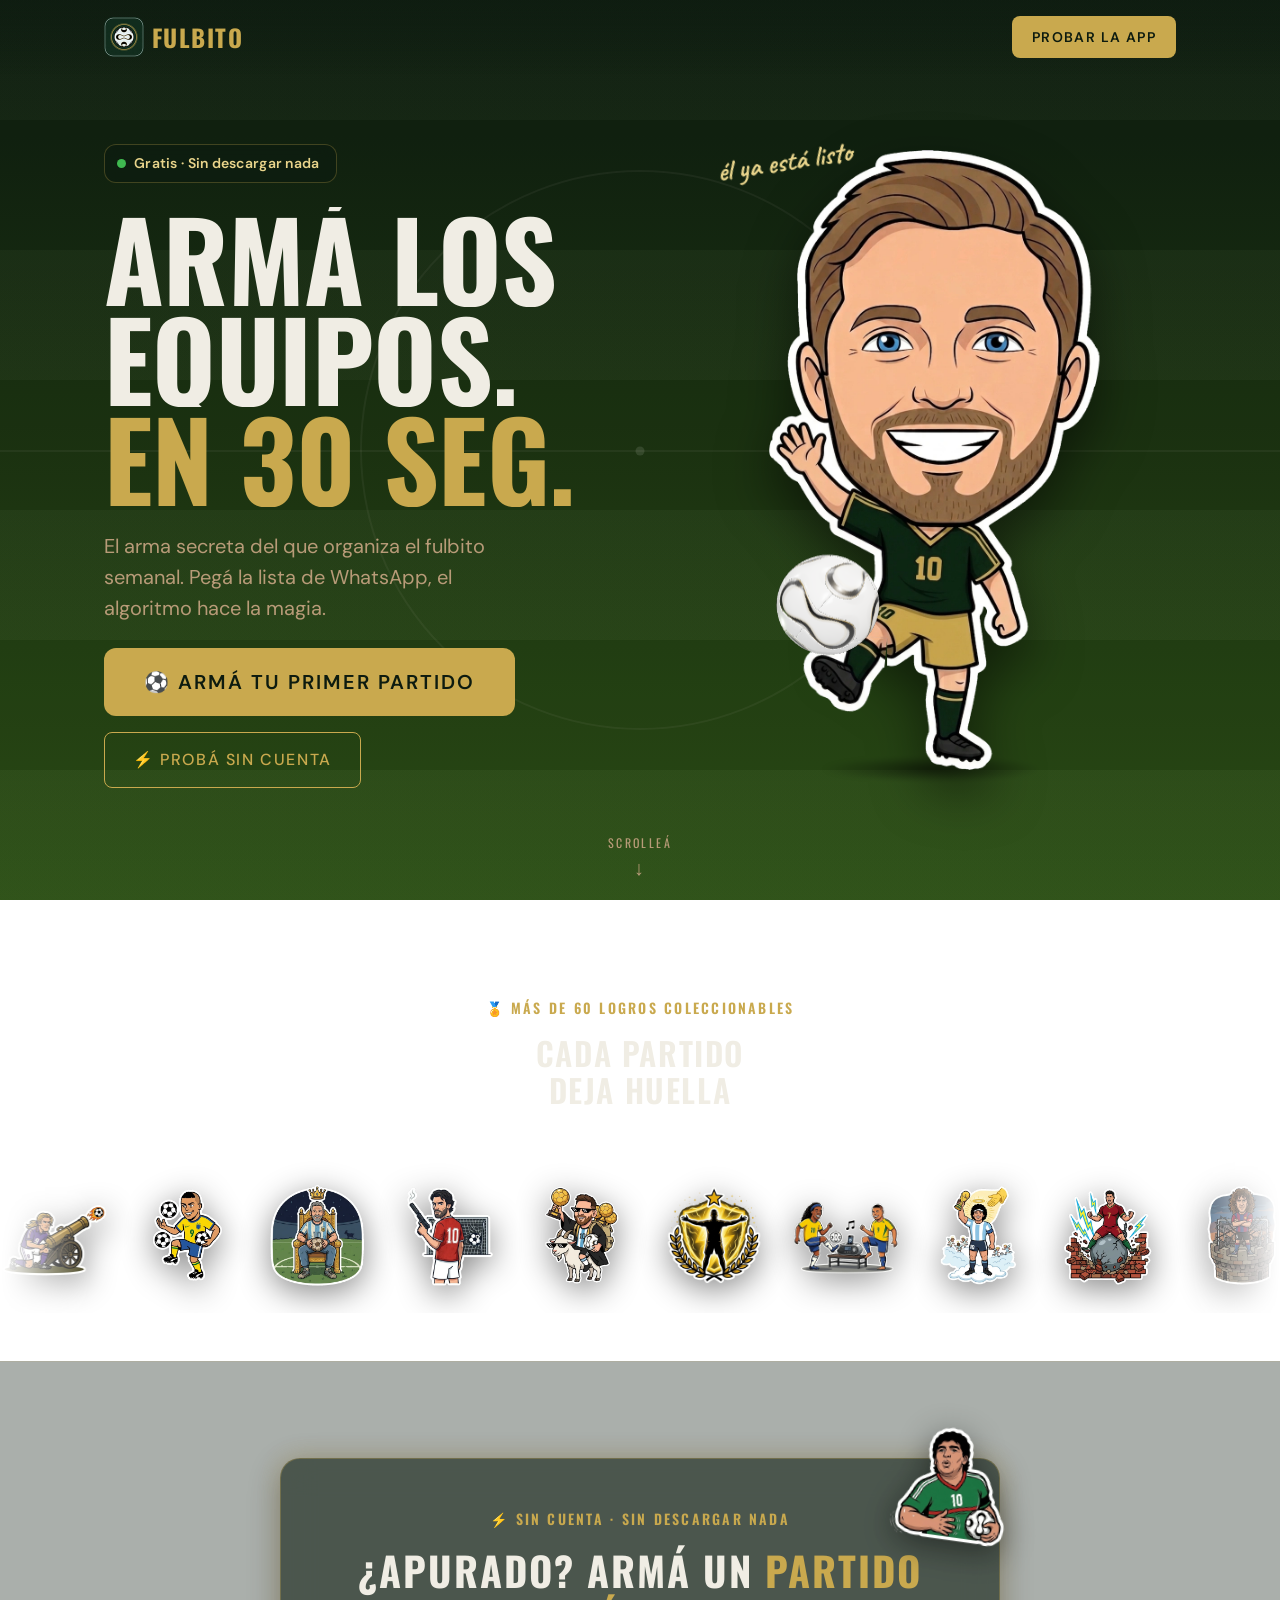
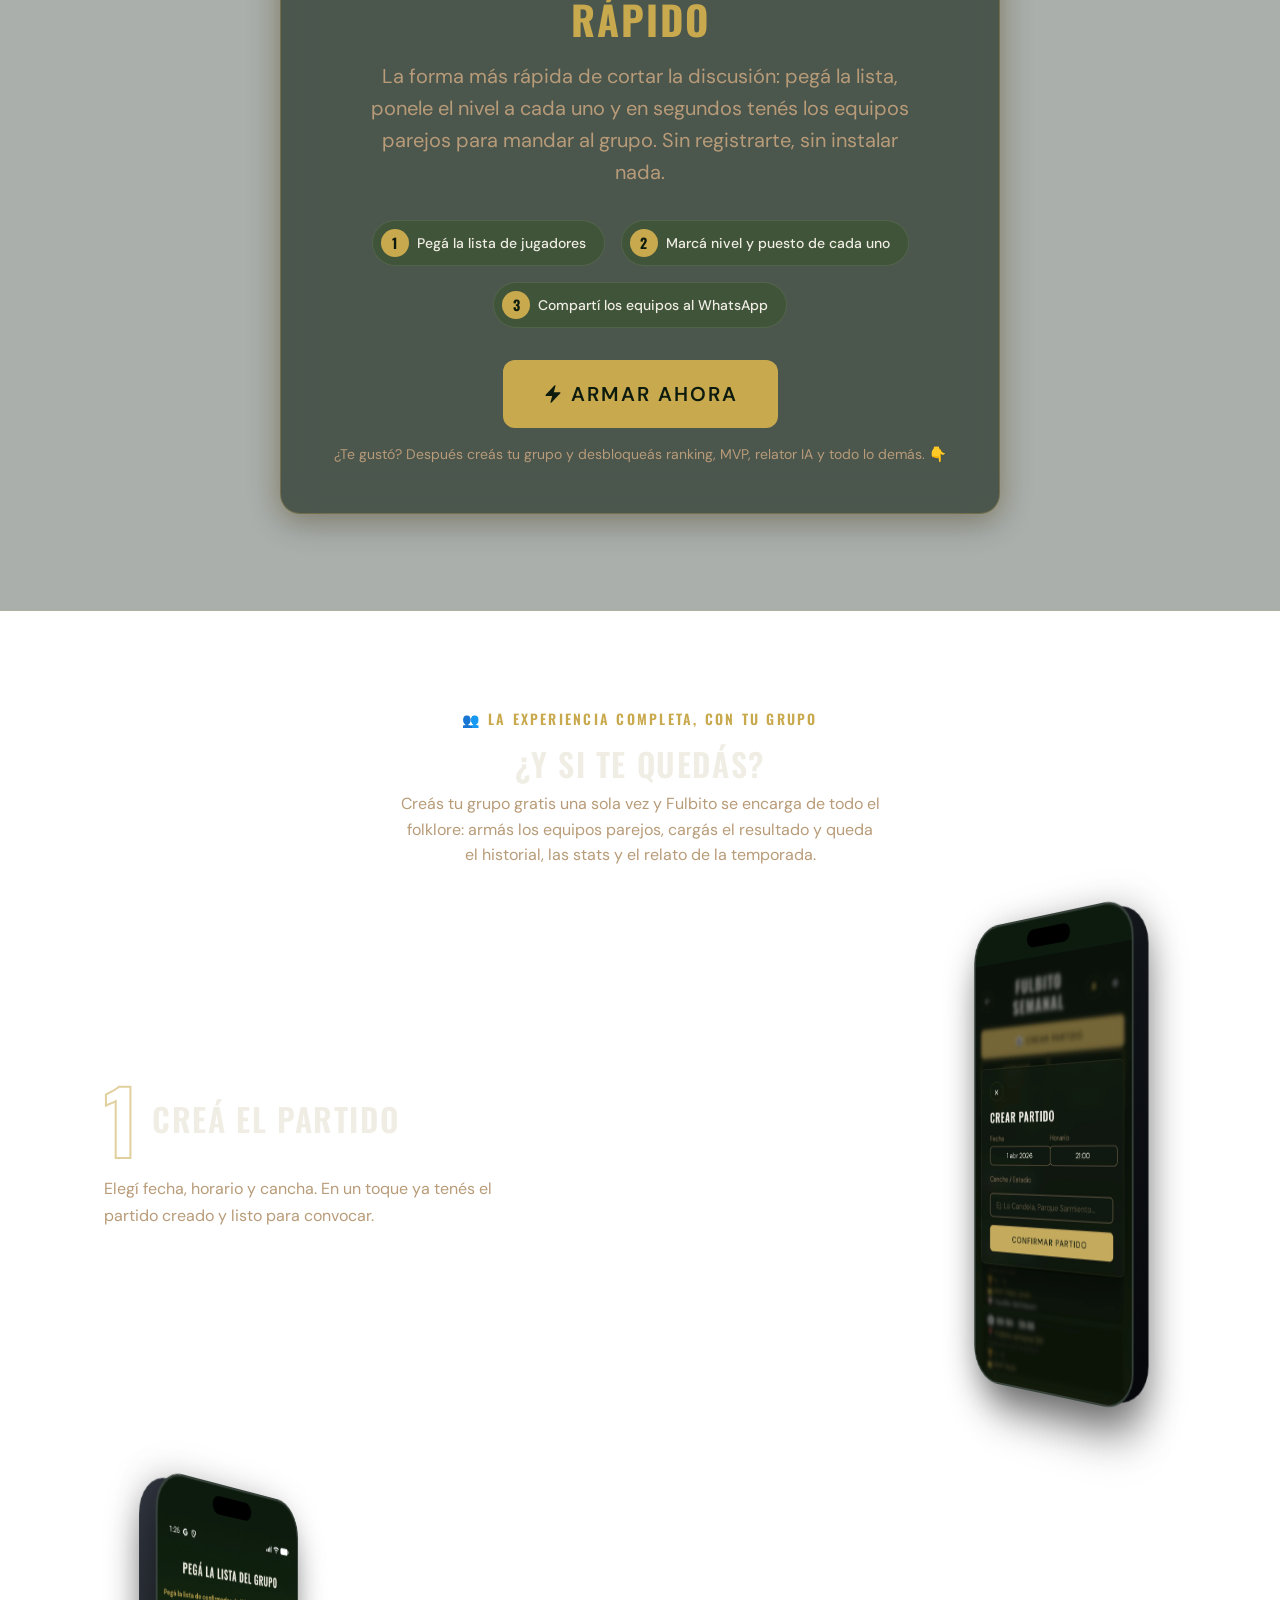
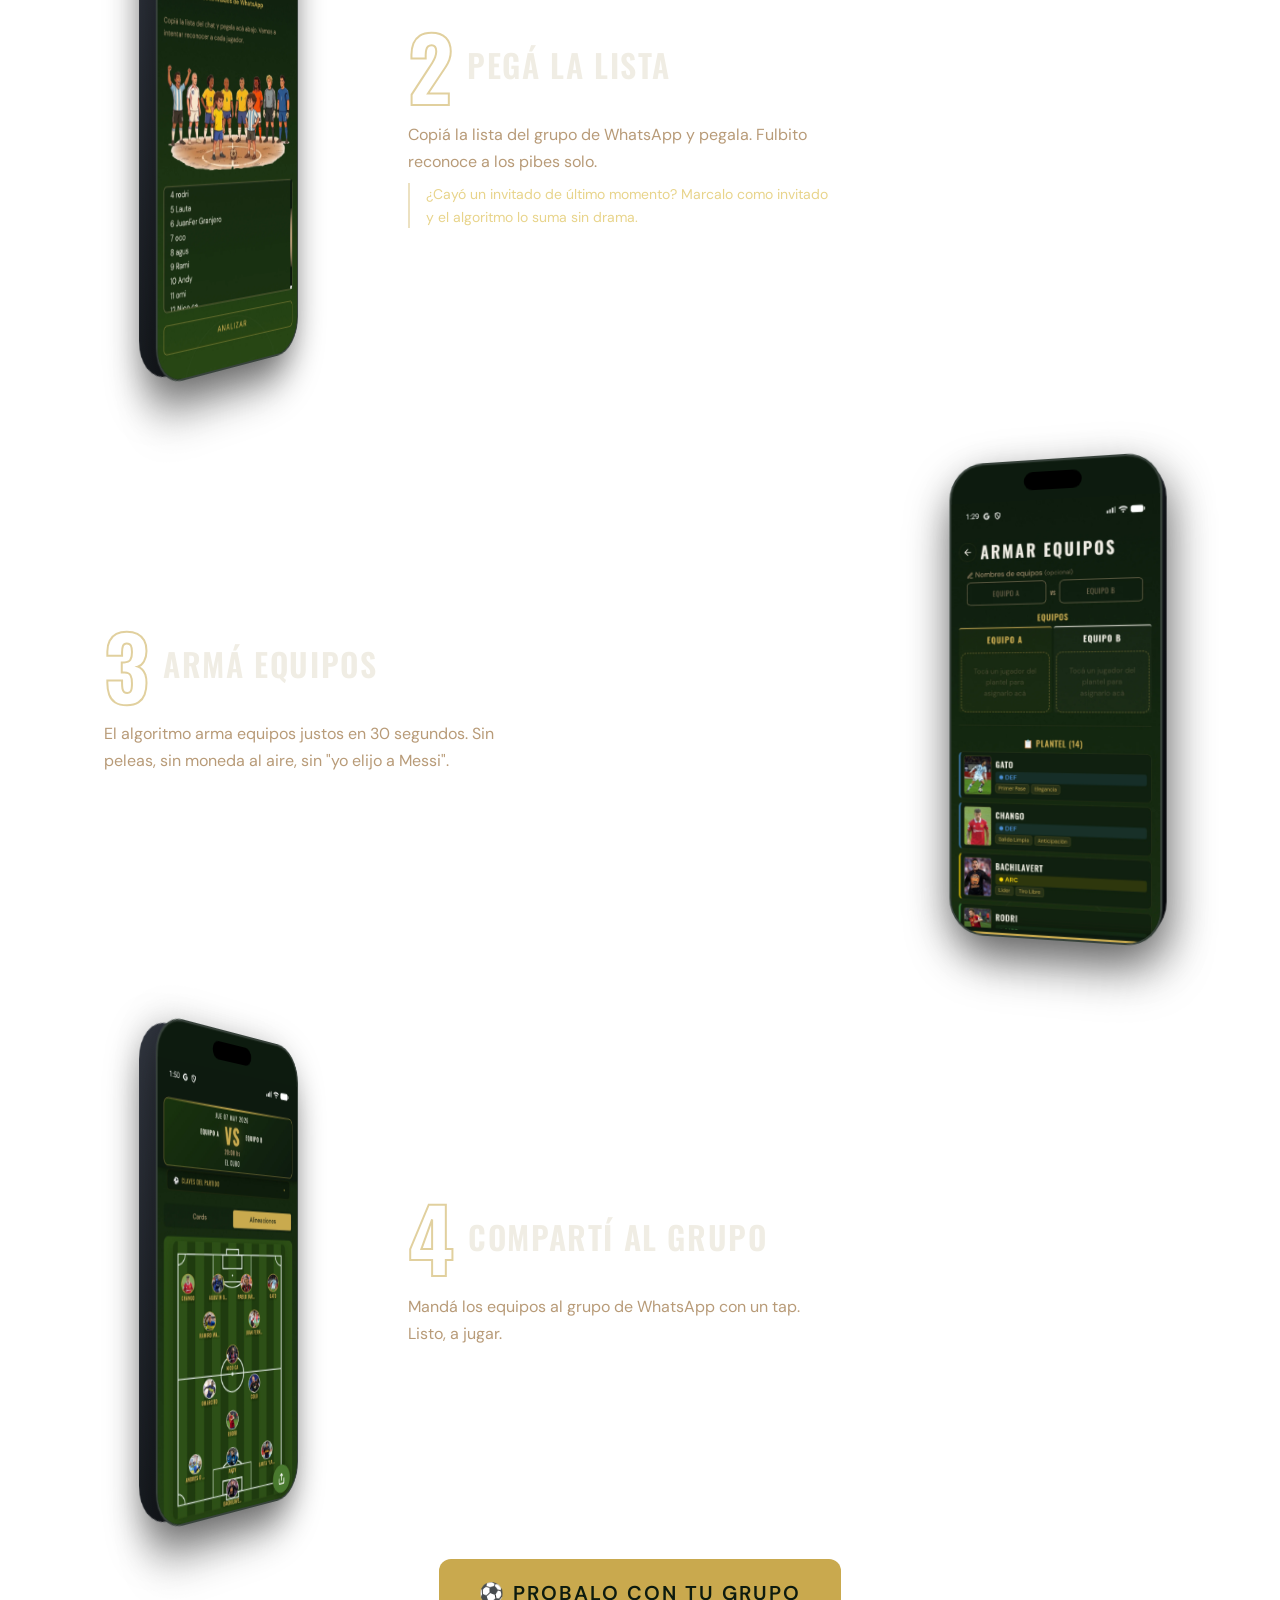
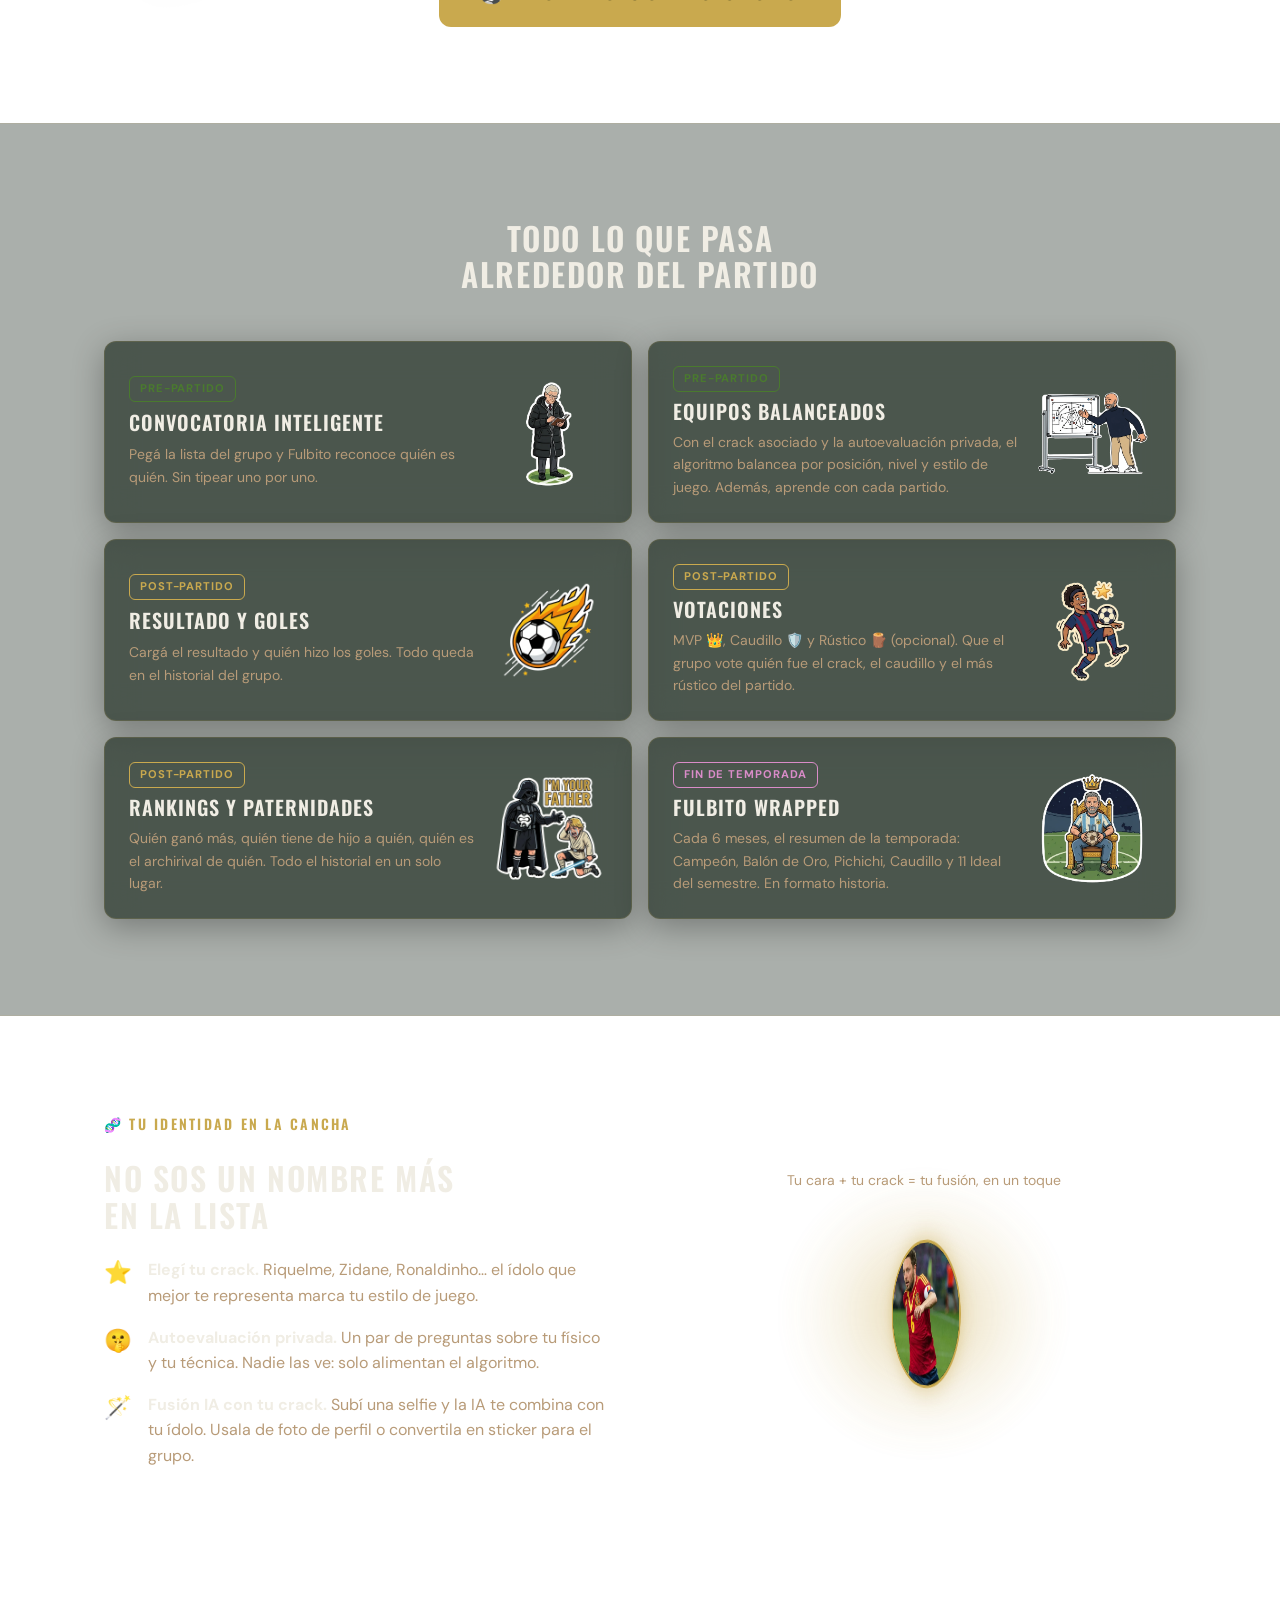
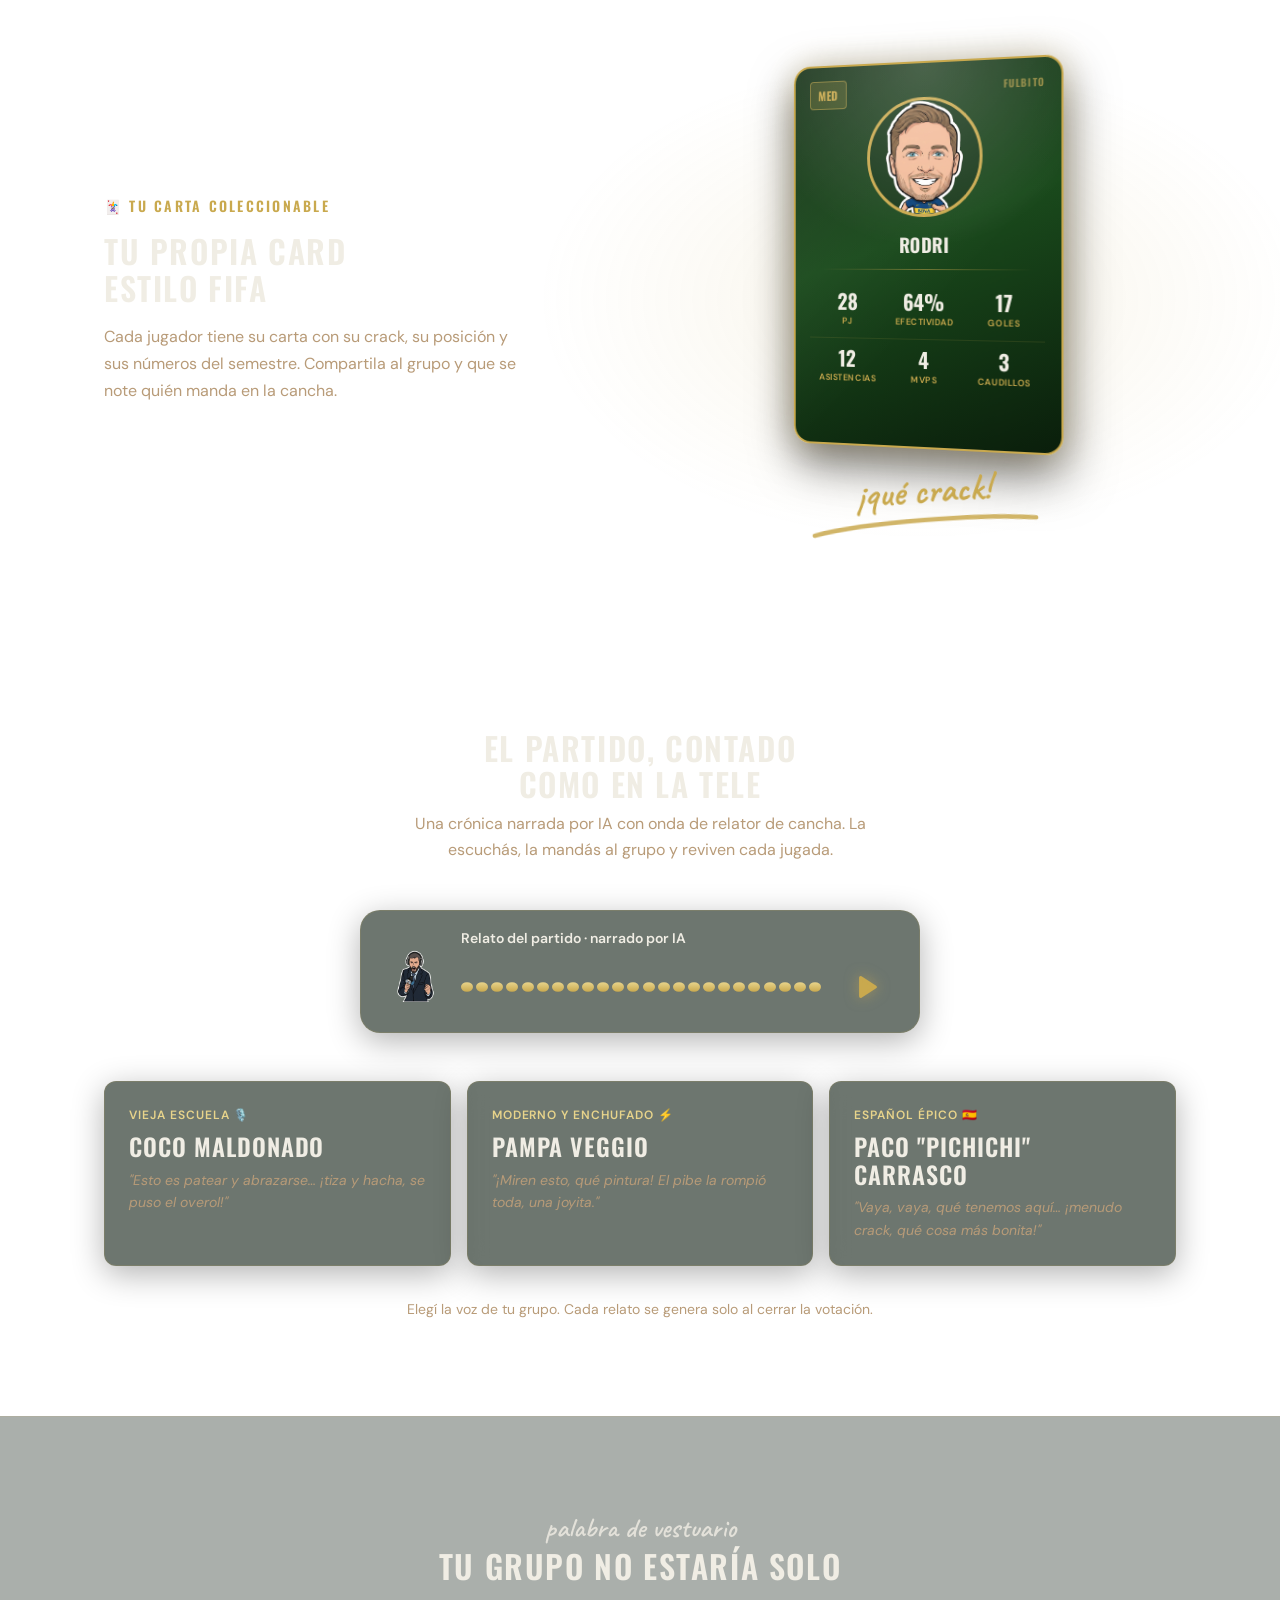
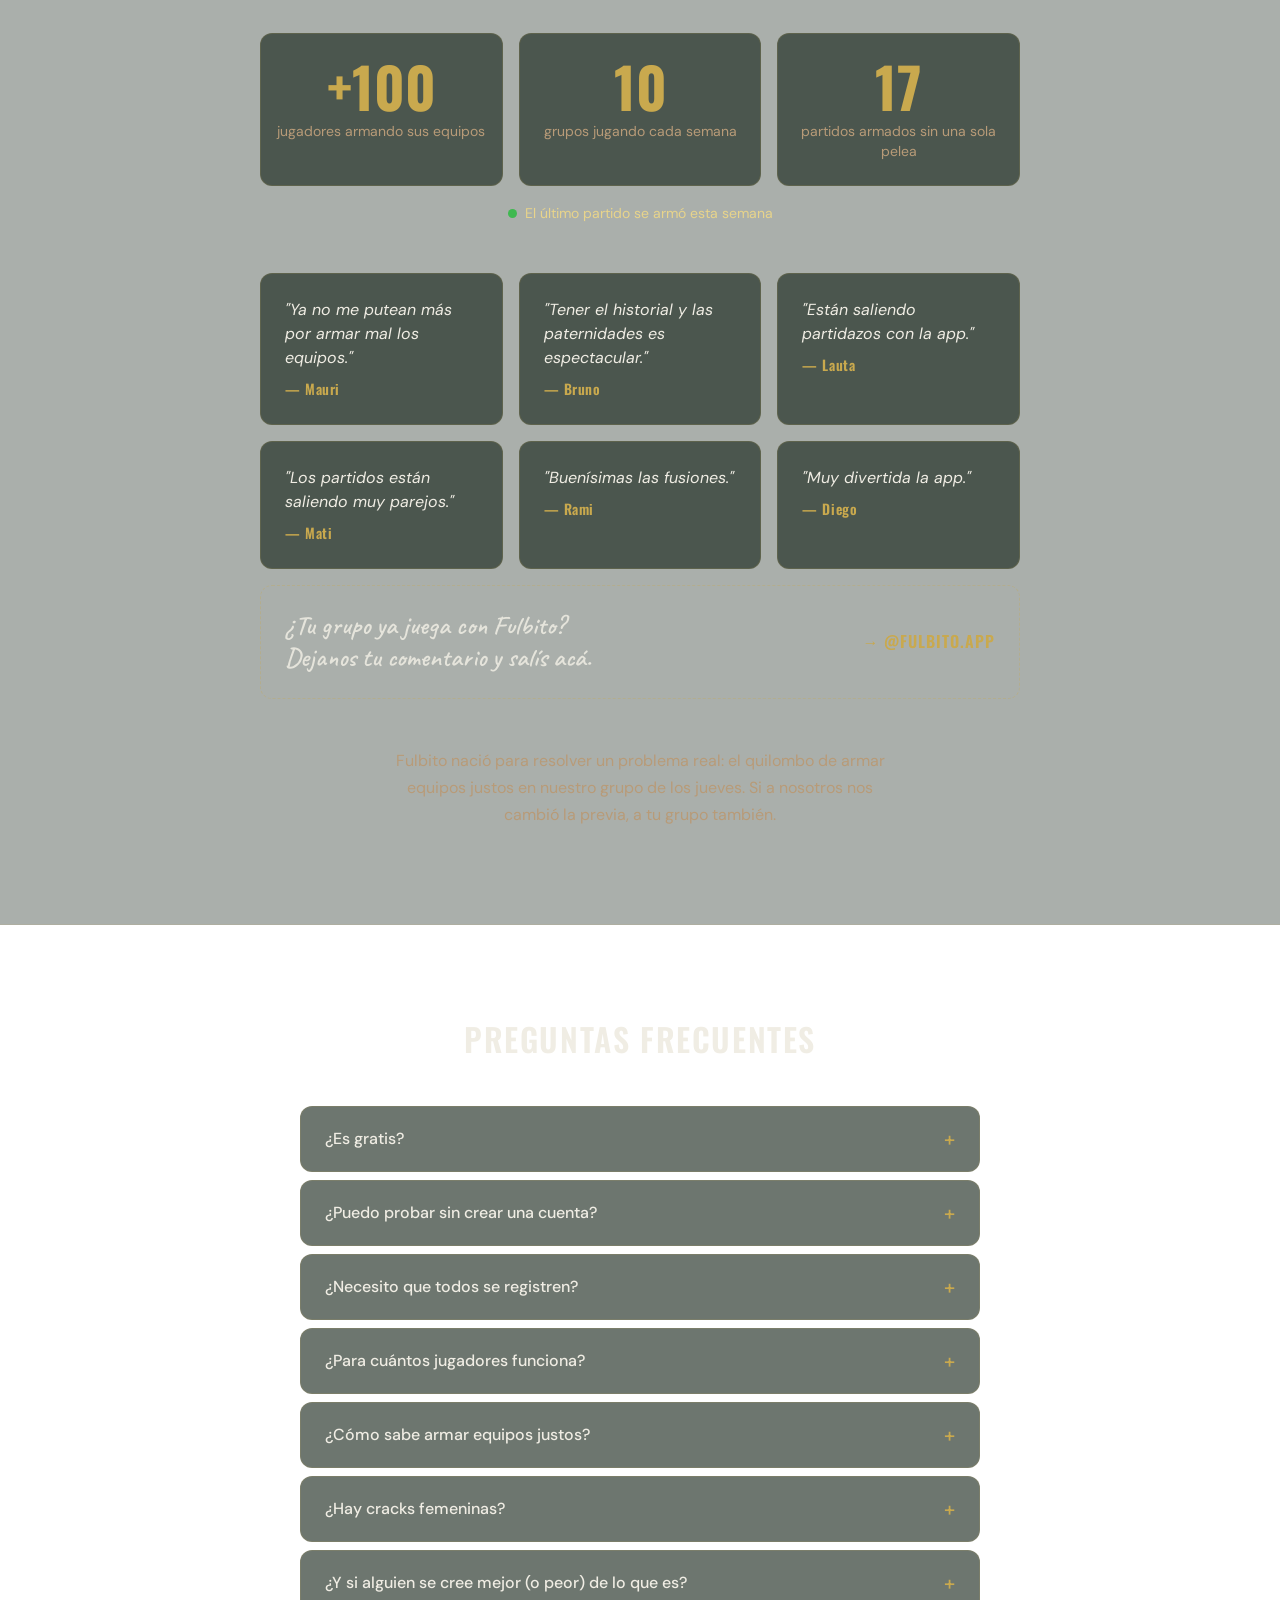
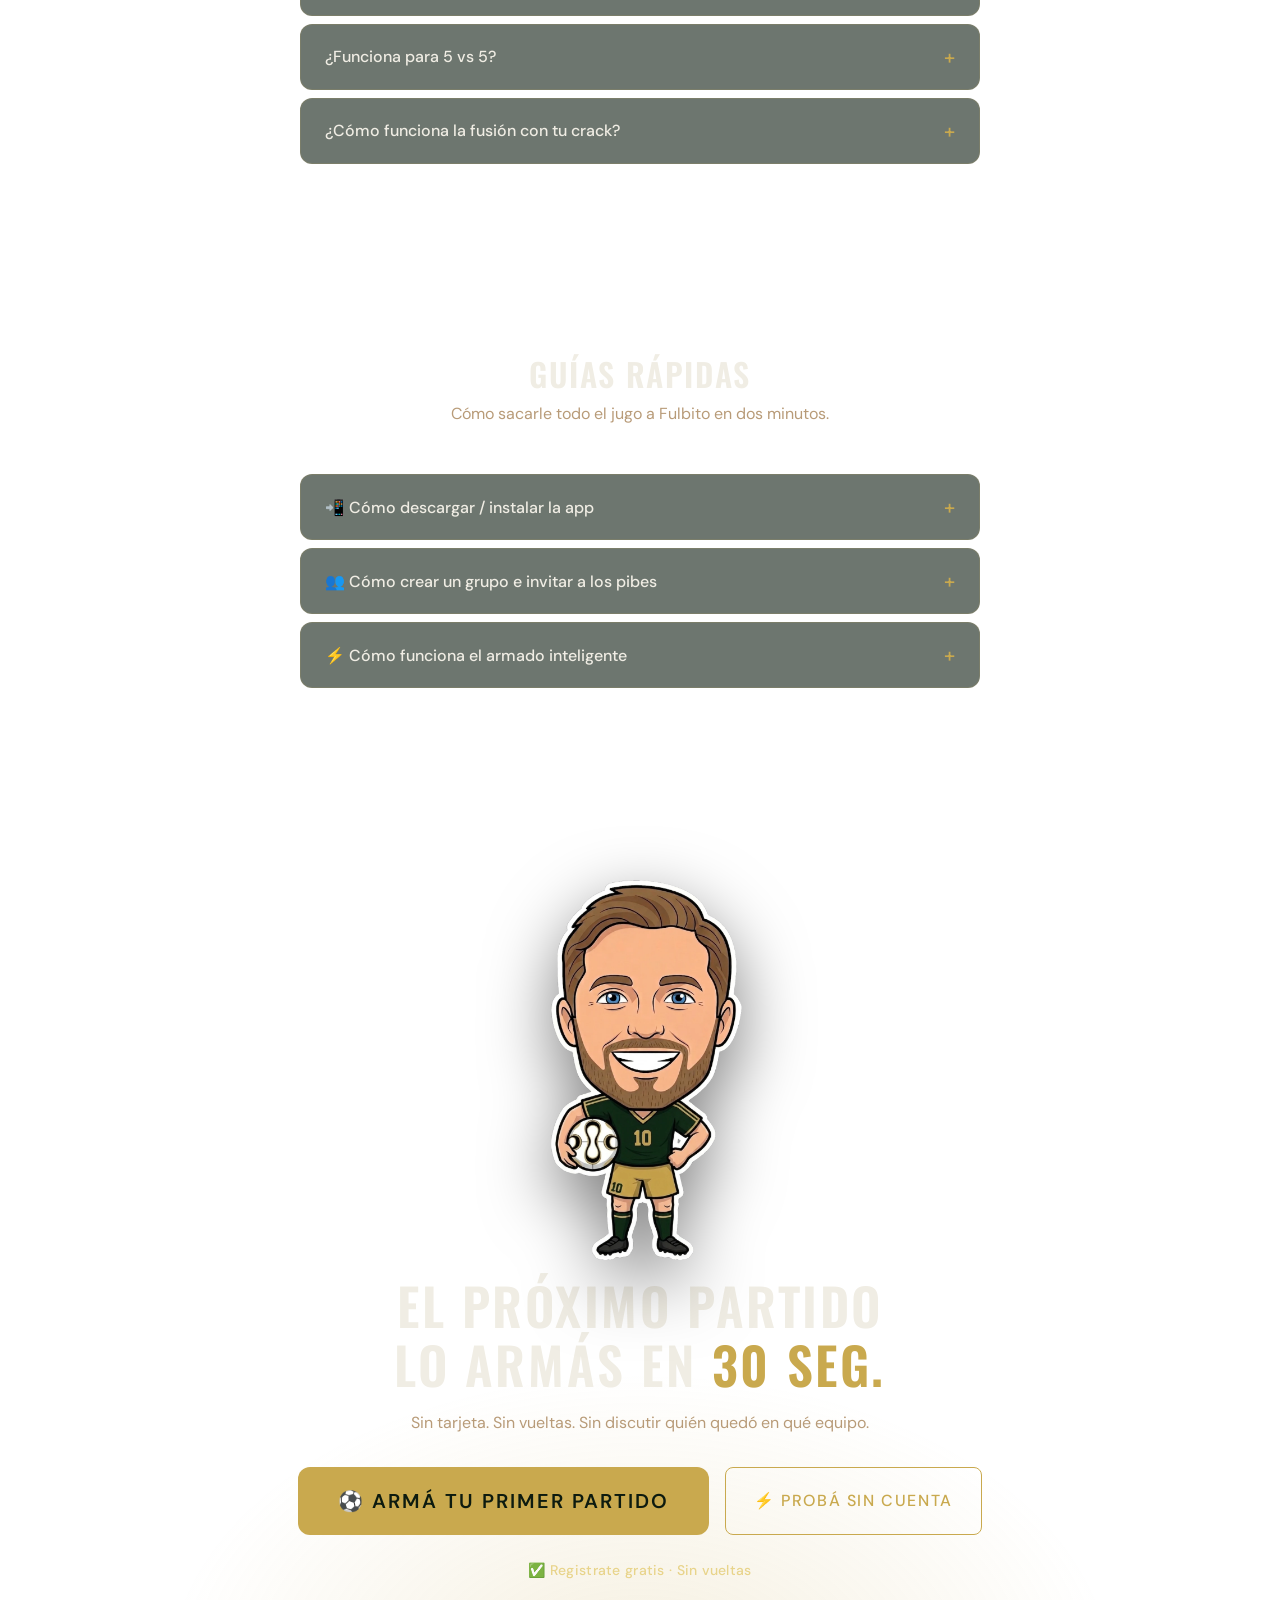
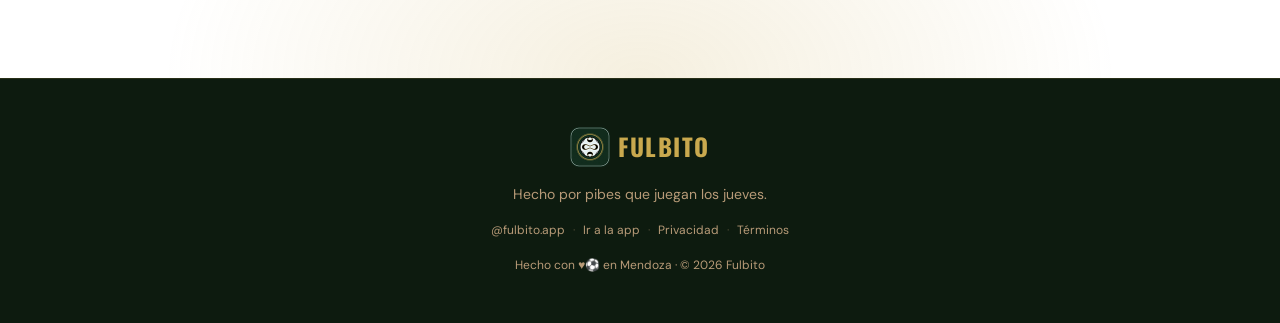
==== commit e9157534: "fix(mobile): revertir teléfonos 3D al giro original que andaba en iOS El giro de los teléfonos en mo" ====
--- a/index.html
+++ b/index.html
@@ -295,7 +295,7 @@
               </p>
             </div>
             <div class="step-showcase__phone">
-              <div class="phone-3d phone-3d--tl" data-scroll-spin data-spin-deg="140">
+              <div class="phone-3d" data-scroll-spin data-spin-deg="100">
                 <span class="phone-3d__body" aria-hidden="true"></span>
                 <div class="phone-frame" data-zoom>
                   <img src="assets/screenshots/screen_crear_partido.webp"
@@ -321,7 +321,7 @@
               </p>
             </div>
             <div class="step-showcase__phone">
-              <div class="phone-3d phone-3d--tr" data-scroll-spin data-spin-deg="140">
+              <div class="phone-3d" data-scroll-spin data-spin-deg="100">
                 <span class="phone-3d__body" aria-hidden="true"></span>
                 <div class="phone-frame" data-zoom>
                   <img src="assets/screenshots/screen_armar_partido.webp"
@@ -344,7 +344,7 @@
               </p>
             </div>
             <div class="step-showcase__phone">
-              <div class="phone-3d phone-3d--tl" data-scroll-spin data-spin-deg="140">
+              <div class="phone-3d" data-scroll-spin data-spin-deg="100">
                 <span class="phone-3d__body" aria-hidden="true"></span>
                 <div class="phone-frame" data-zoom>
                   <img src="assets/screenshots/armar_equipos.webp"
@@ -367,7 +367,7 @@
               </p>
             </div>
             <div class="step-showcase__phone">
-              <div class="phone-3d phone-3d--tr" data-scroll-spin data-spin-deg="140">
+              <div class="phone-3d" data-scroll-spin data-spin-deg="100">
                 <span class="phone-3d__body" aria-hidden="true"></span>
                 <div class="phone-frame" data-zoom>
                   <img src="assets/screenshots/compartir_equipos.webp"
--- a/css/components.css
+++ b/css/components.css
@@ -509,29 +509,19 @@
   transform-style: preserve-3d;
   will-change: transform;
 }
-/* La perspectiva la da el wrapper (.step-showcase__phone). Acá solo rotamos:
-   frente (+8) sobre un cuerpo oscuro (-8) → un canto fino y limpio al girar. */
 .phone-3d .phone-frame {
   width: 220px;
   max-width: 72vw;
-  transform: translateZ(8px); /* cara frontal hacia adelante */
-}
-/* Ladeo estático sutil (±2°). El giro 3D al scroll lo aplica el JS al .phone-3d,
-   así que este roll 2D vive en el frame interno y compone con la rotateY.
-   IMPORTANTE: frame y body llevan el MISMO roll → quedan alineados y el canto
-   asoma parejo por el lateral (no un rim asimétrico arriba). */
-.phone-3d--tl .phone-frame { transform: translateZ(8px) rotate(-2deg); }
-.phone-3d--tr .phone-frame { transform: translateZ(8px) rotate(2deg); }
+  transform: translateZ(11px); /* cara frontal hacia adelante */
+}
 .phone-3d__body {
   position: absolute;
   inset: 0;
   border-radius: 40px;
-  background: linear-gradient(110deg, #2a2f38 0%, #14181d 45%, #05070b 100%);
+  background: linear-gradient(110deg, #313640 0%, #161a1f 45%, #05070b 100%);
   box-shadow: 0 18px 44px rgba(0, 0, 0, 0.4), inset 0 0 0 1px rgba(255, 255, 255, 0.05);
-  transform: translateZ(-8px); /* 16px de grosor: canto fino y realista */
-}
-.phone-3d--tl .phone-3d__body { transform: translateZ(-8px) rotate(-2deg); }
-.phone-3d--tr .phone-3d__body { transform: translateZ(-8px) rotate(2deg); }
+  transform: translateZ(-11px); /* cuerpo/back hacia atrás → 22px de grosor */
+}
 
 /* ============================================
    PRO BADGE
--- a/css/sections.css
+++ b/css/sections.css
@@ -505,7 +505,6 @@
 .step-showcase__phone {
   display: flex;
   justify-content: center;
-  perspective: 1200px;
 }
 
 @media (max-width: 680px) {
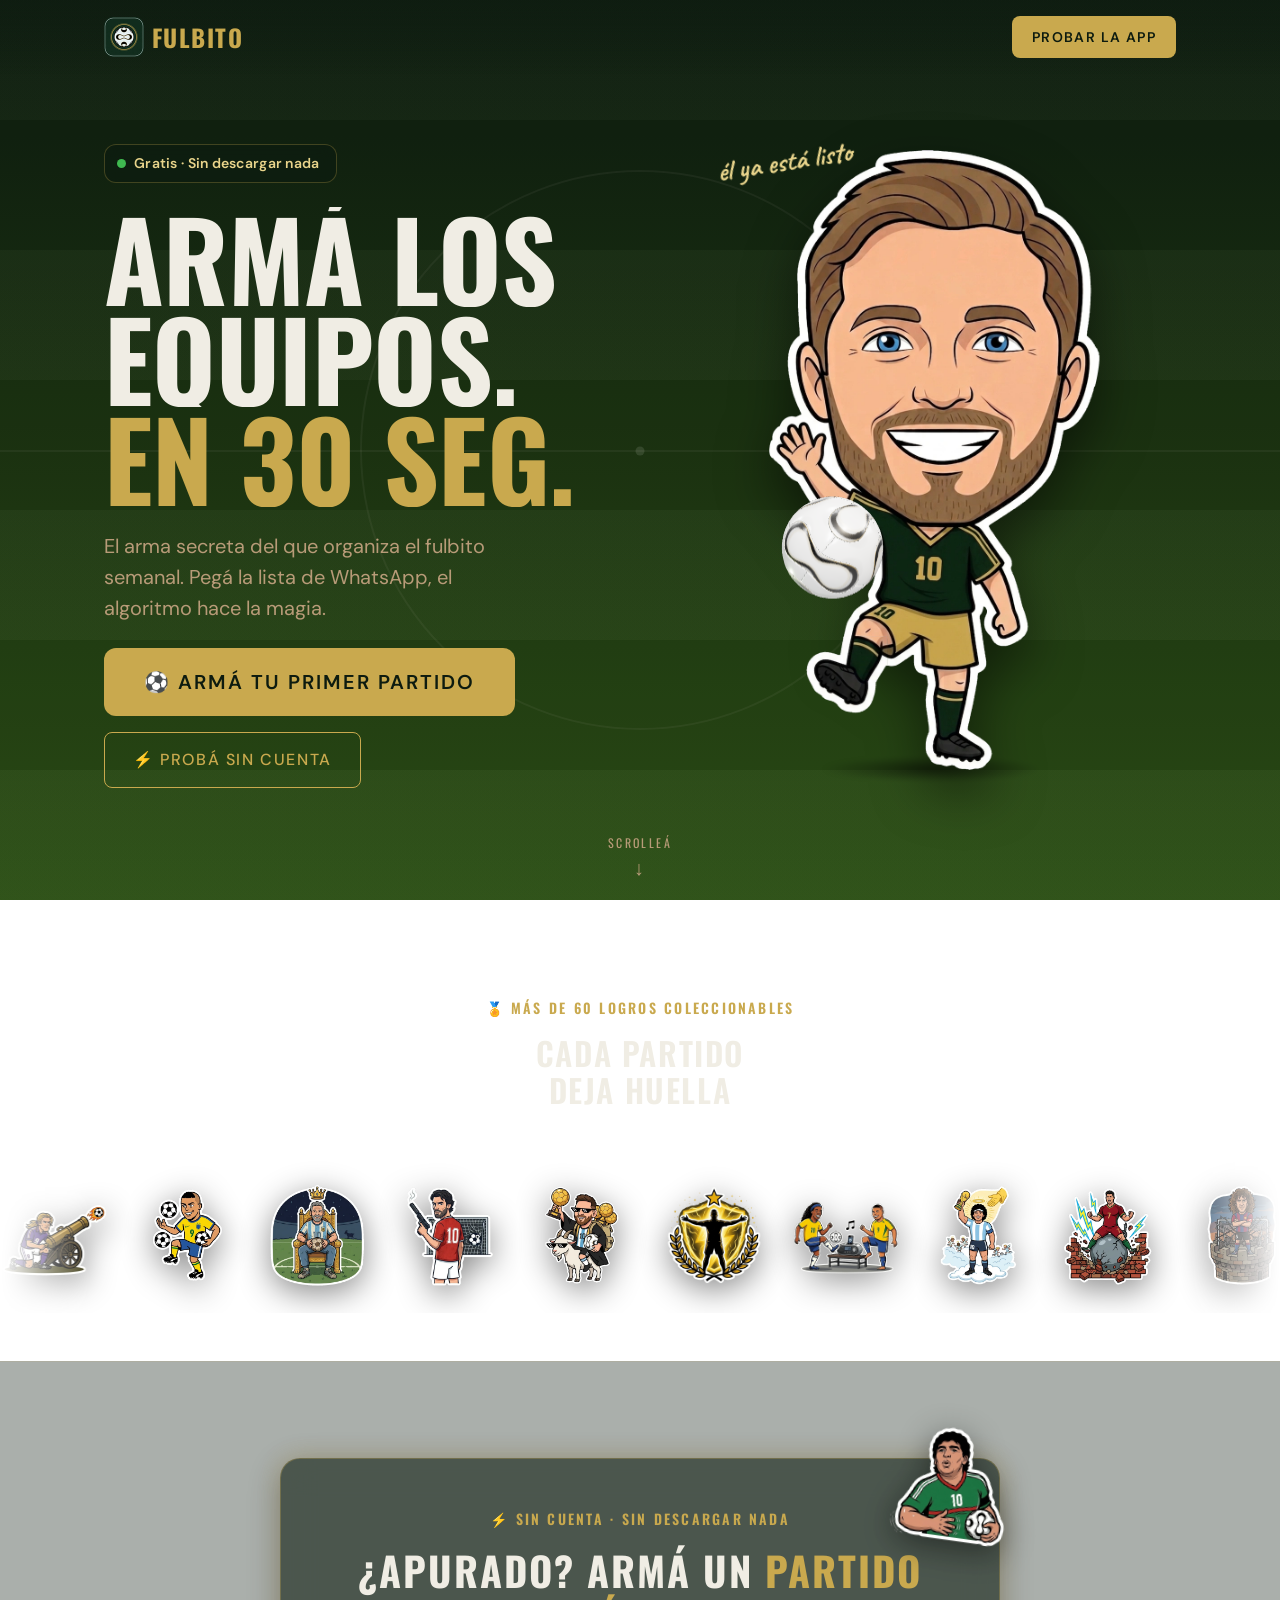
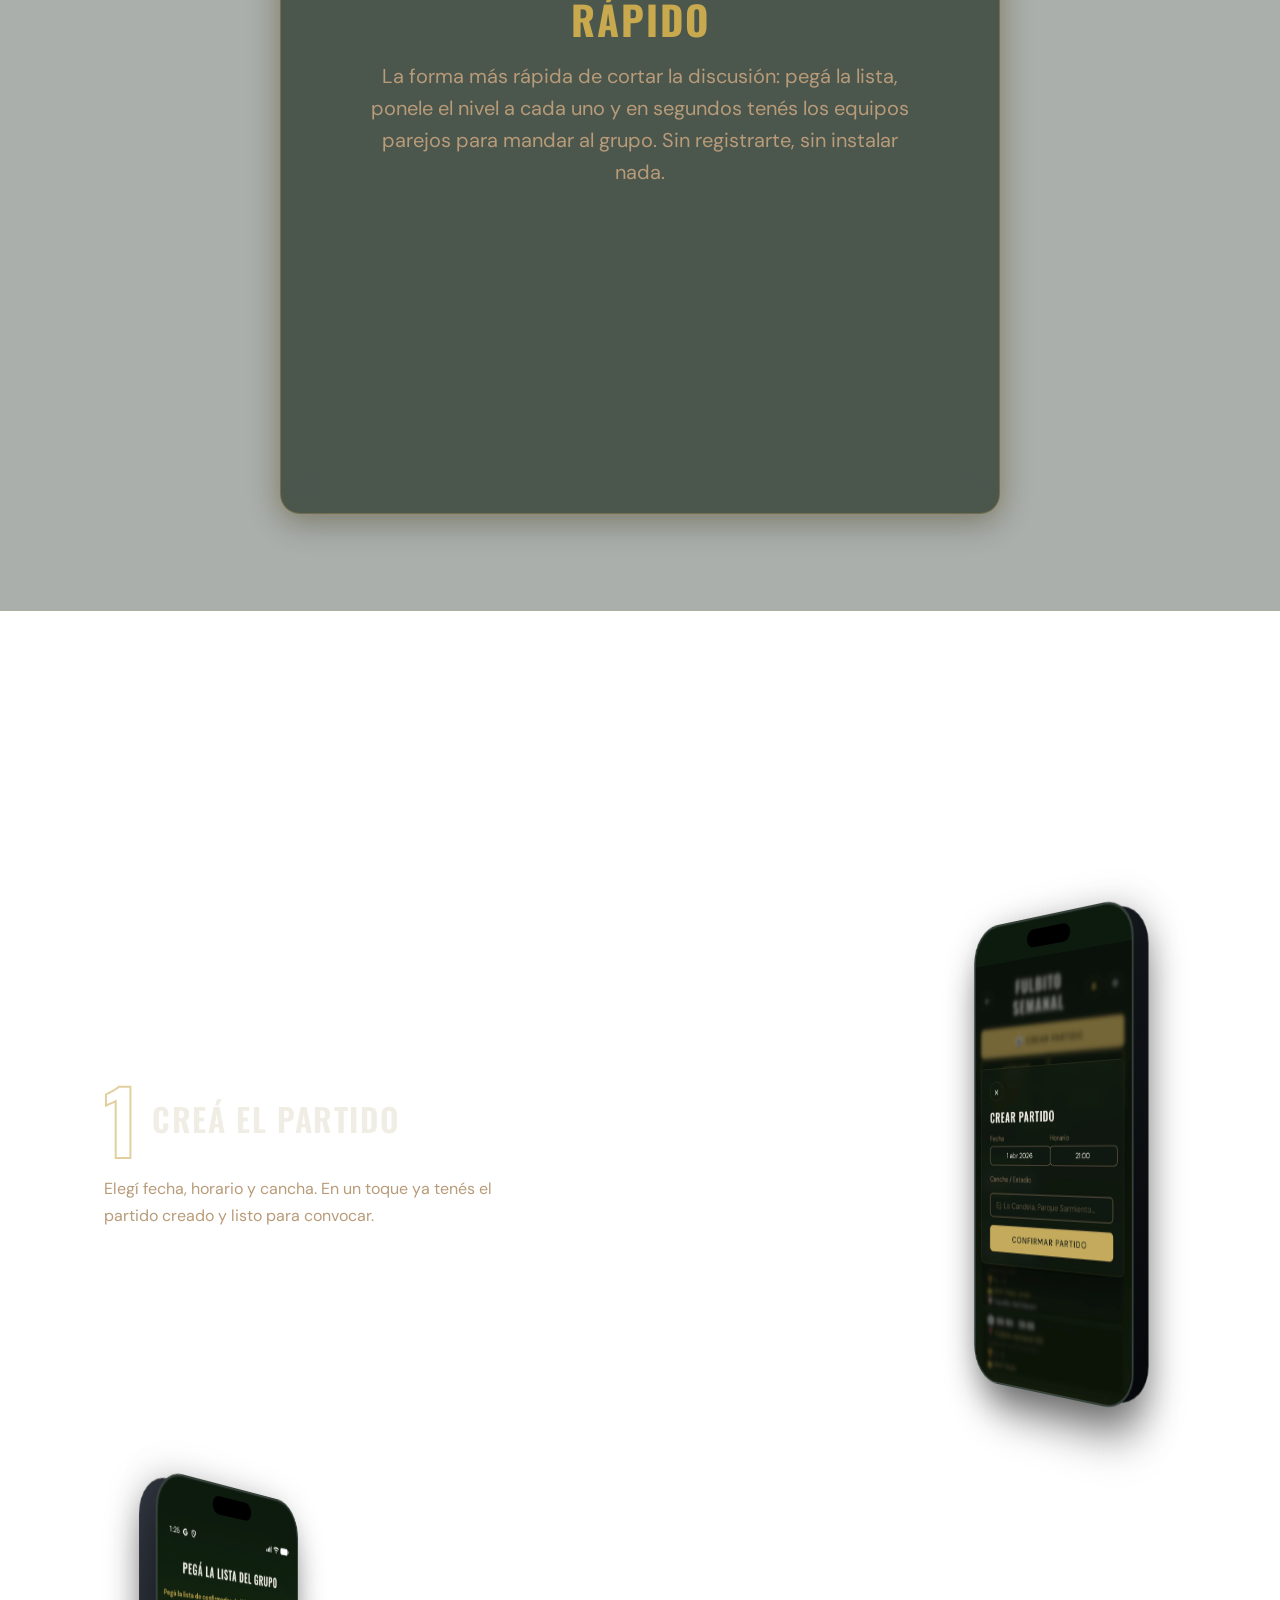
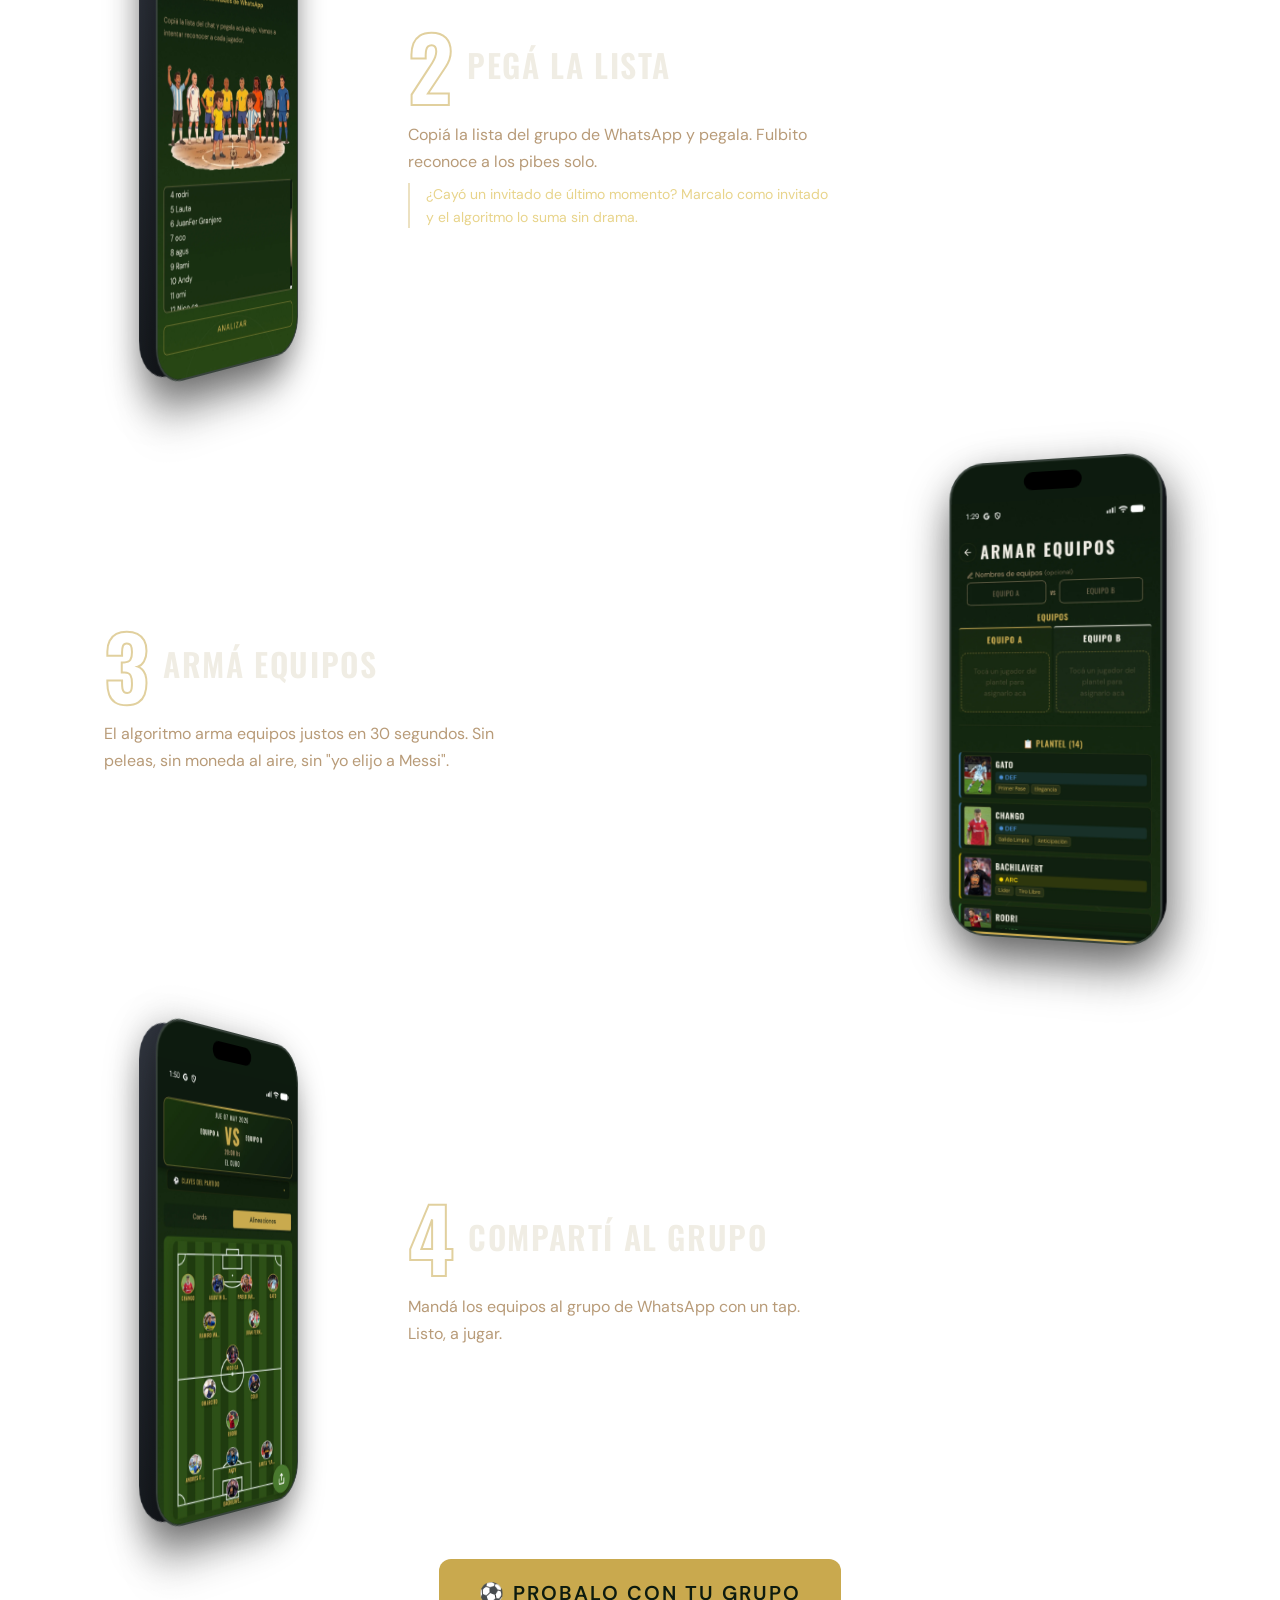
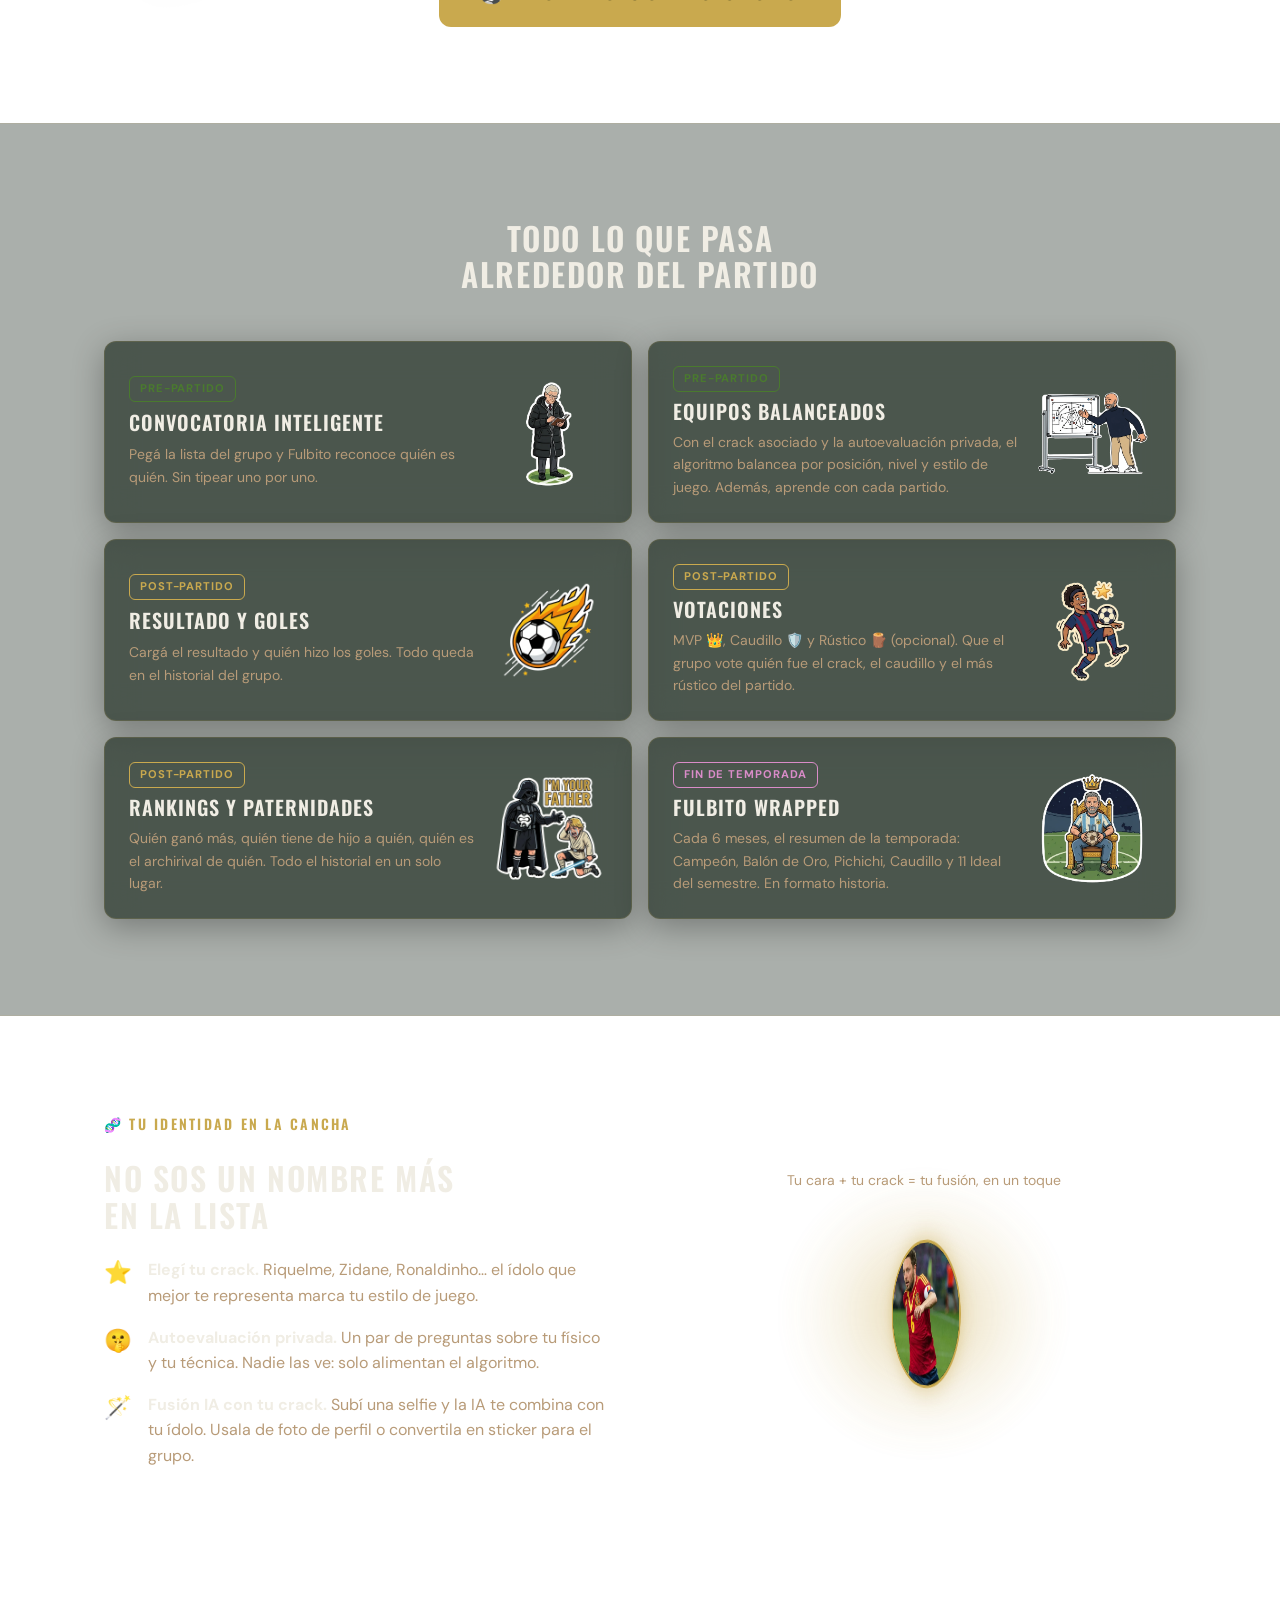
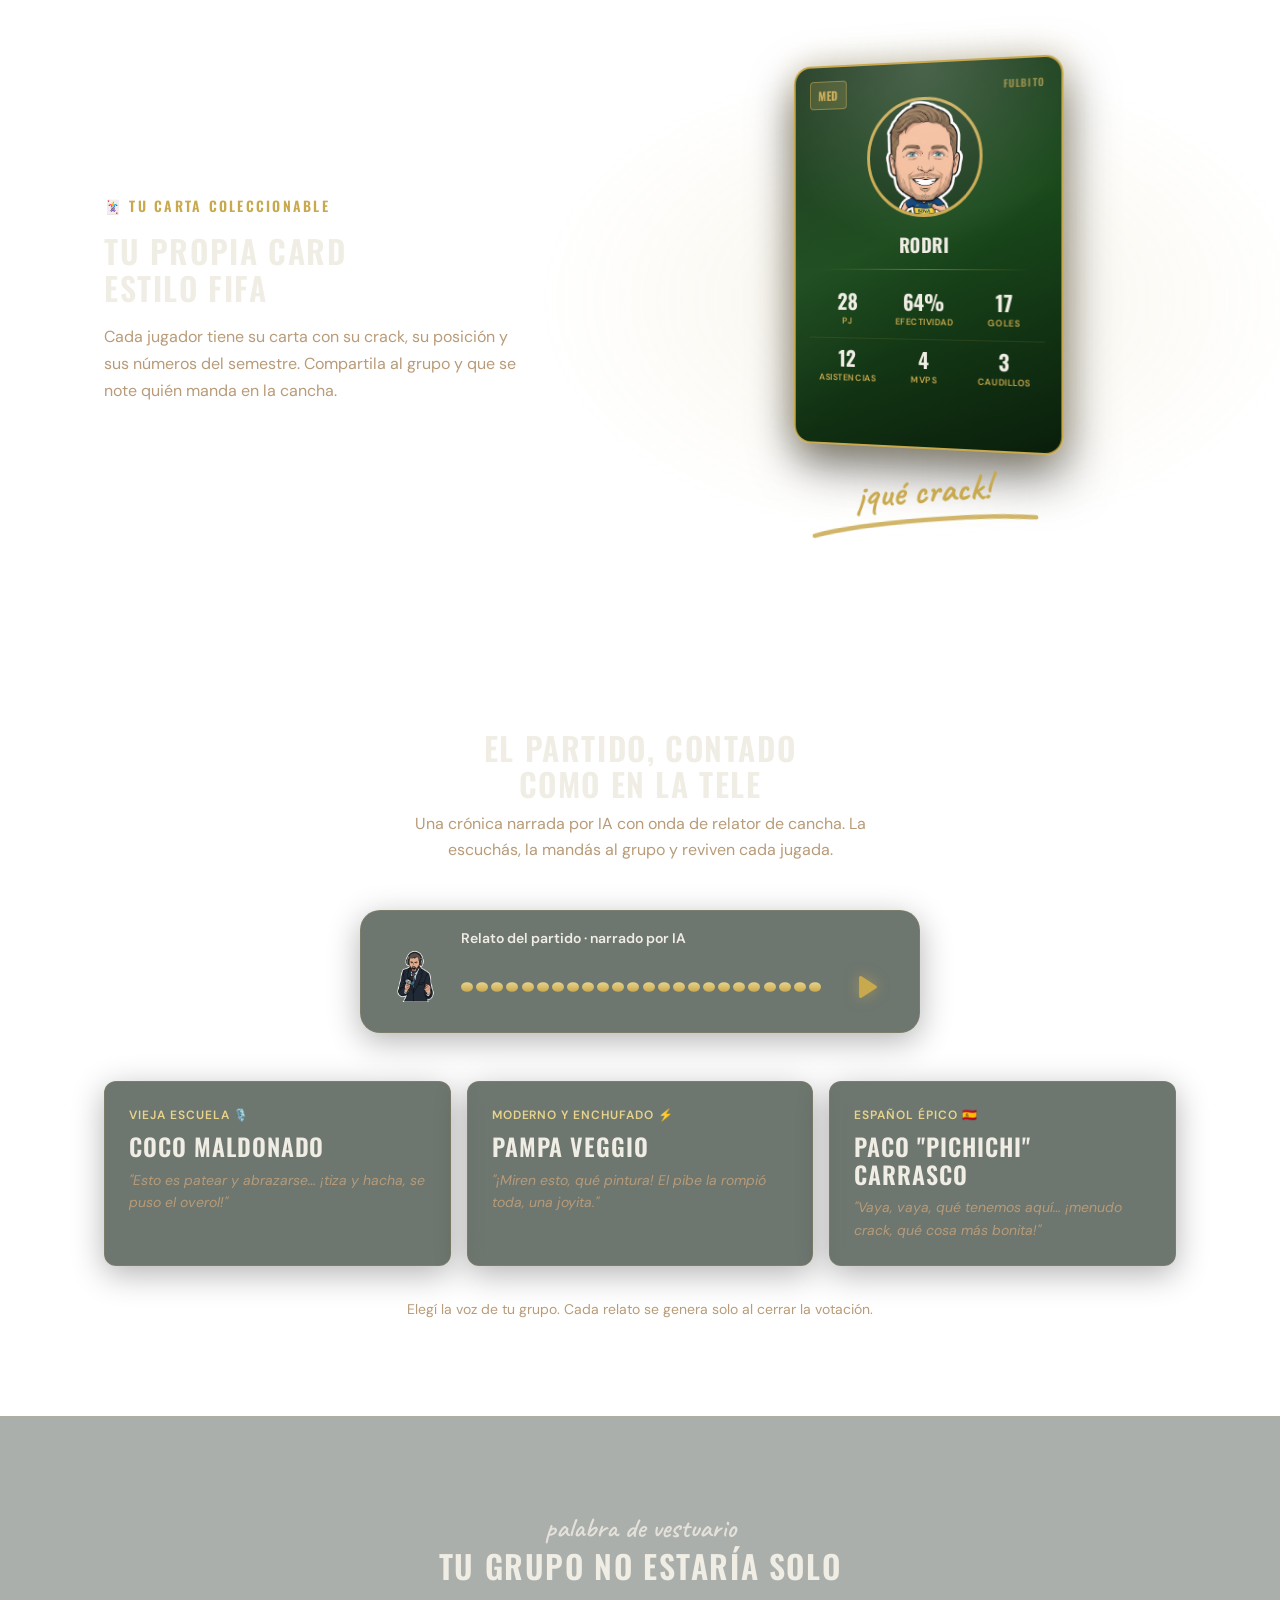
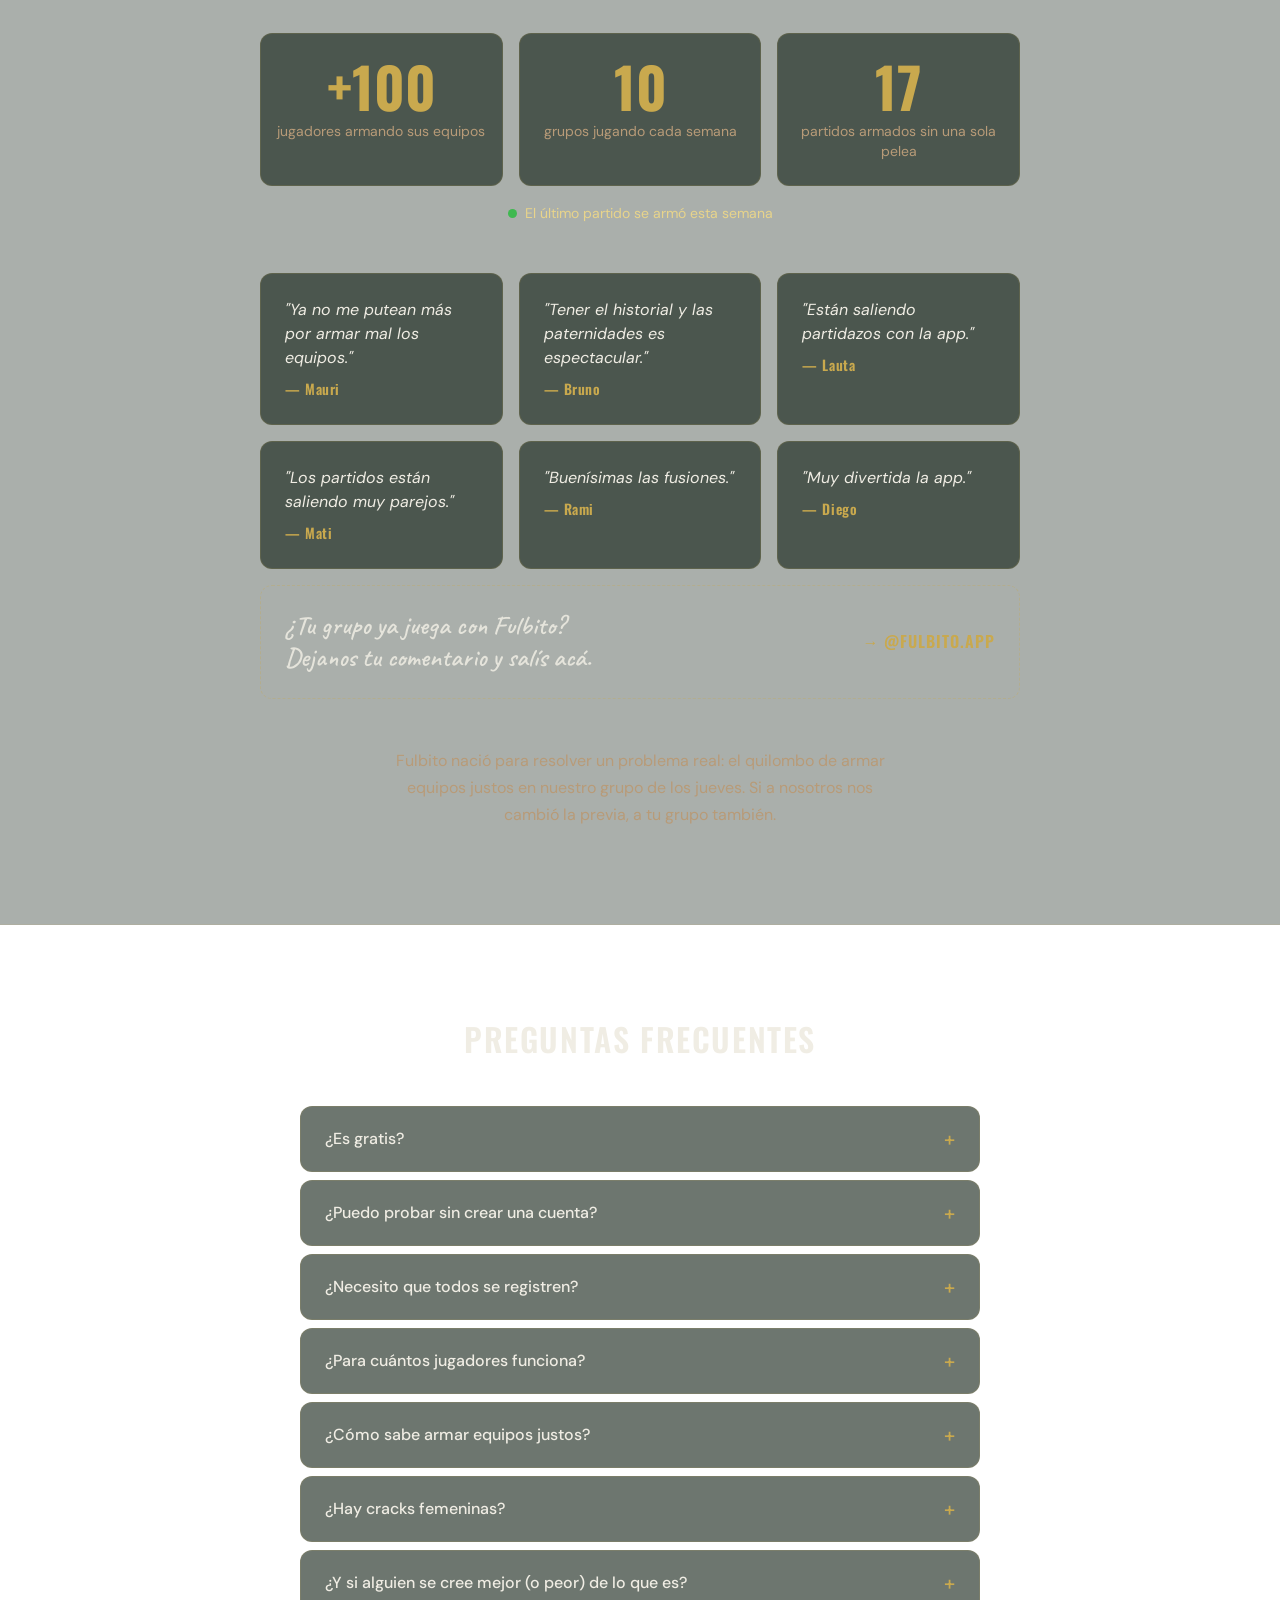
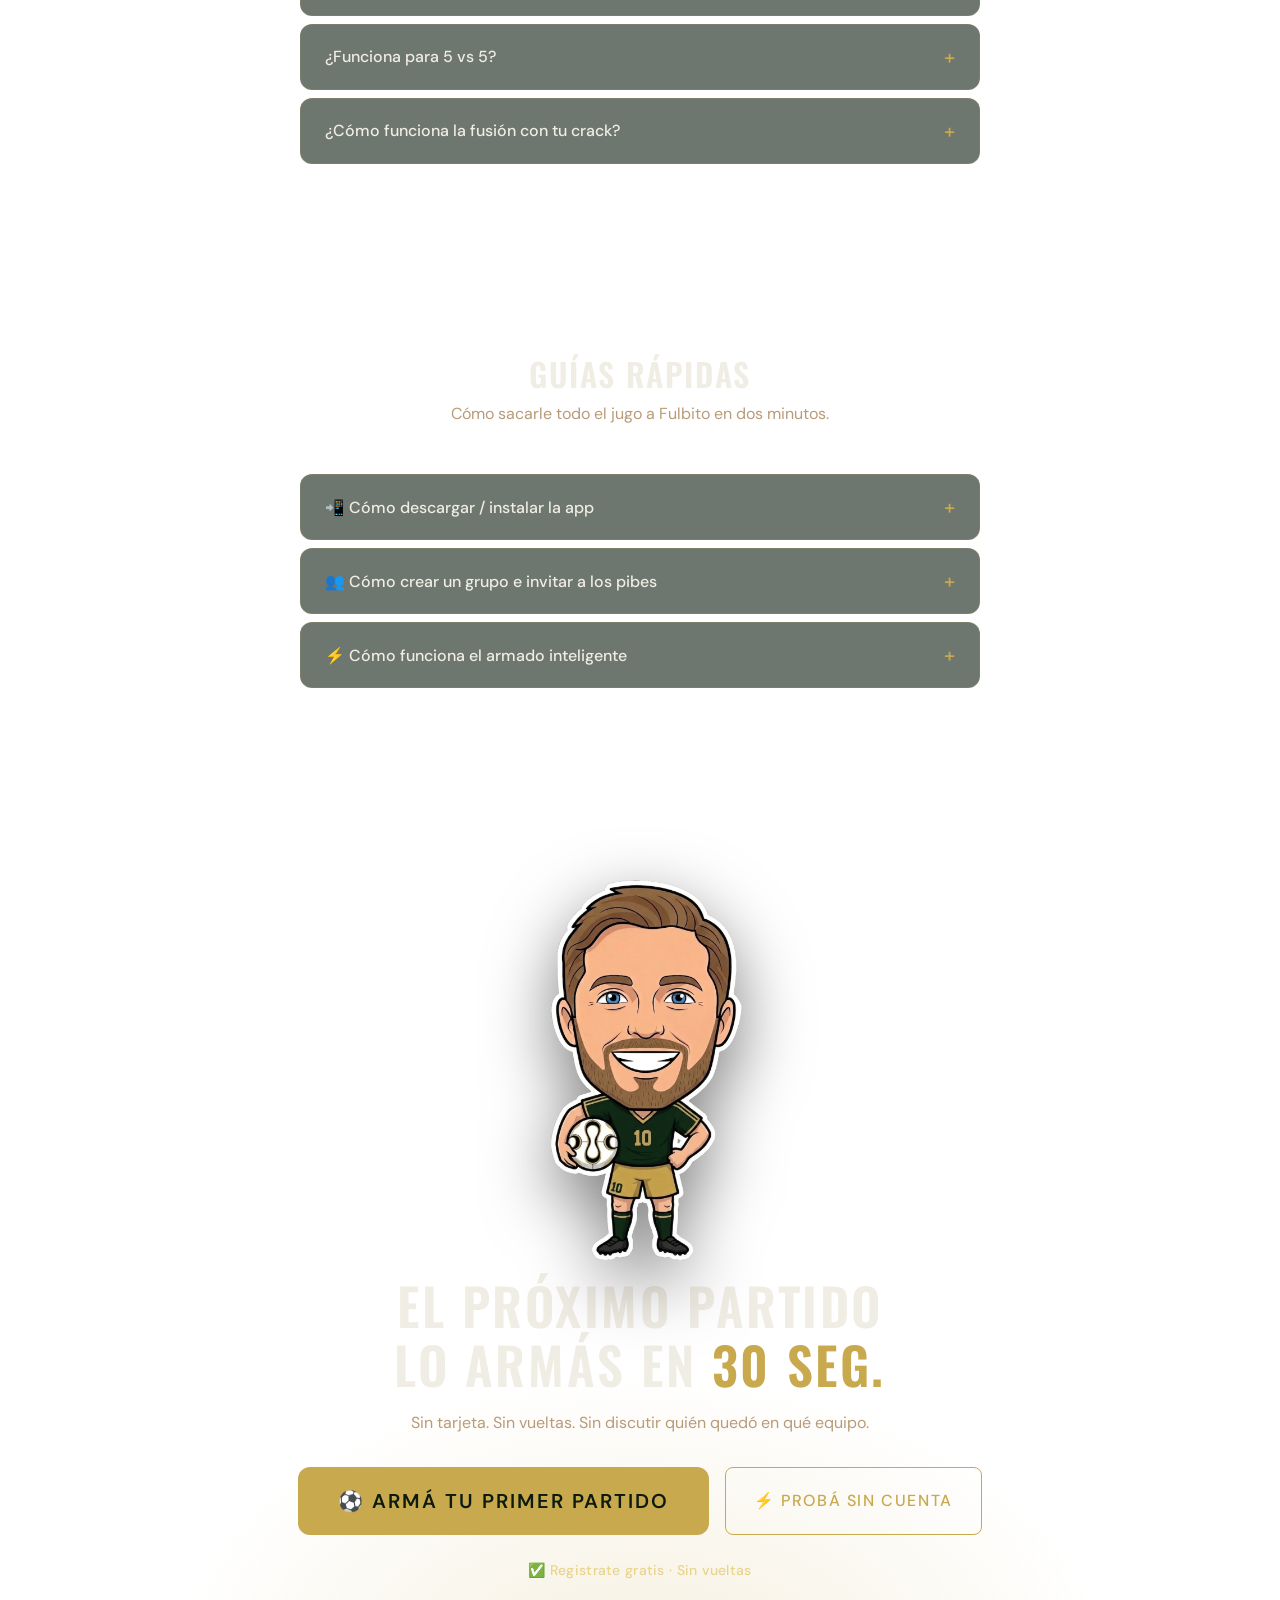
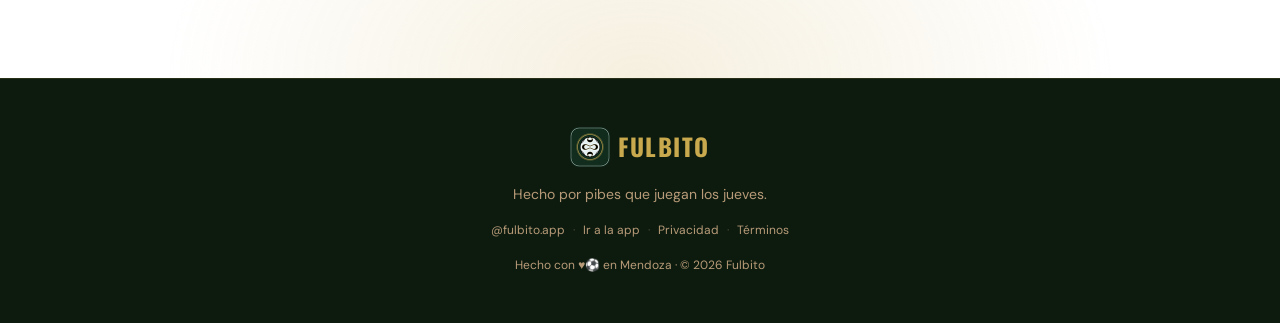
==== commit 4f01836e: "Reenviar el canal de origen del sitio a la app El sitio (web.fulbito.futbol) y la app (fulbito.futbo" ====
--- a/index.html
+++ b/index.html
@@ -973,6 +973,7 @@
     }
   </script>
 
+  <script src="js/attribution.js" defer></script>
 </body>
 
 </html>
